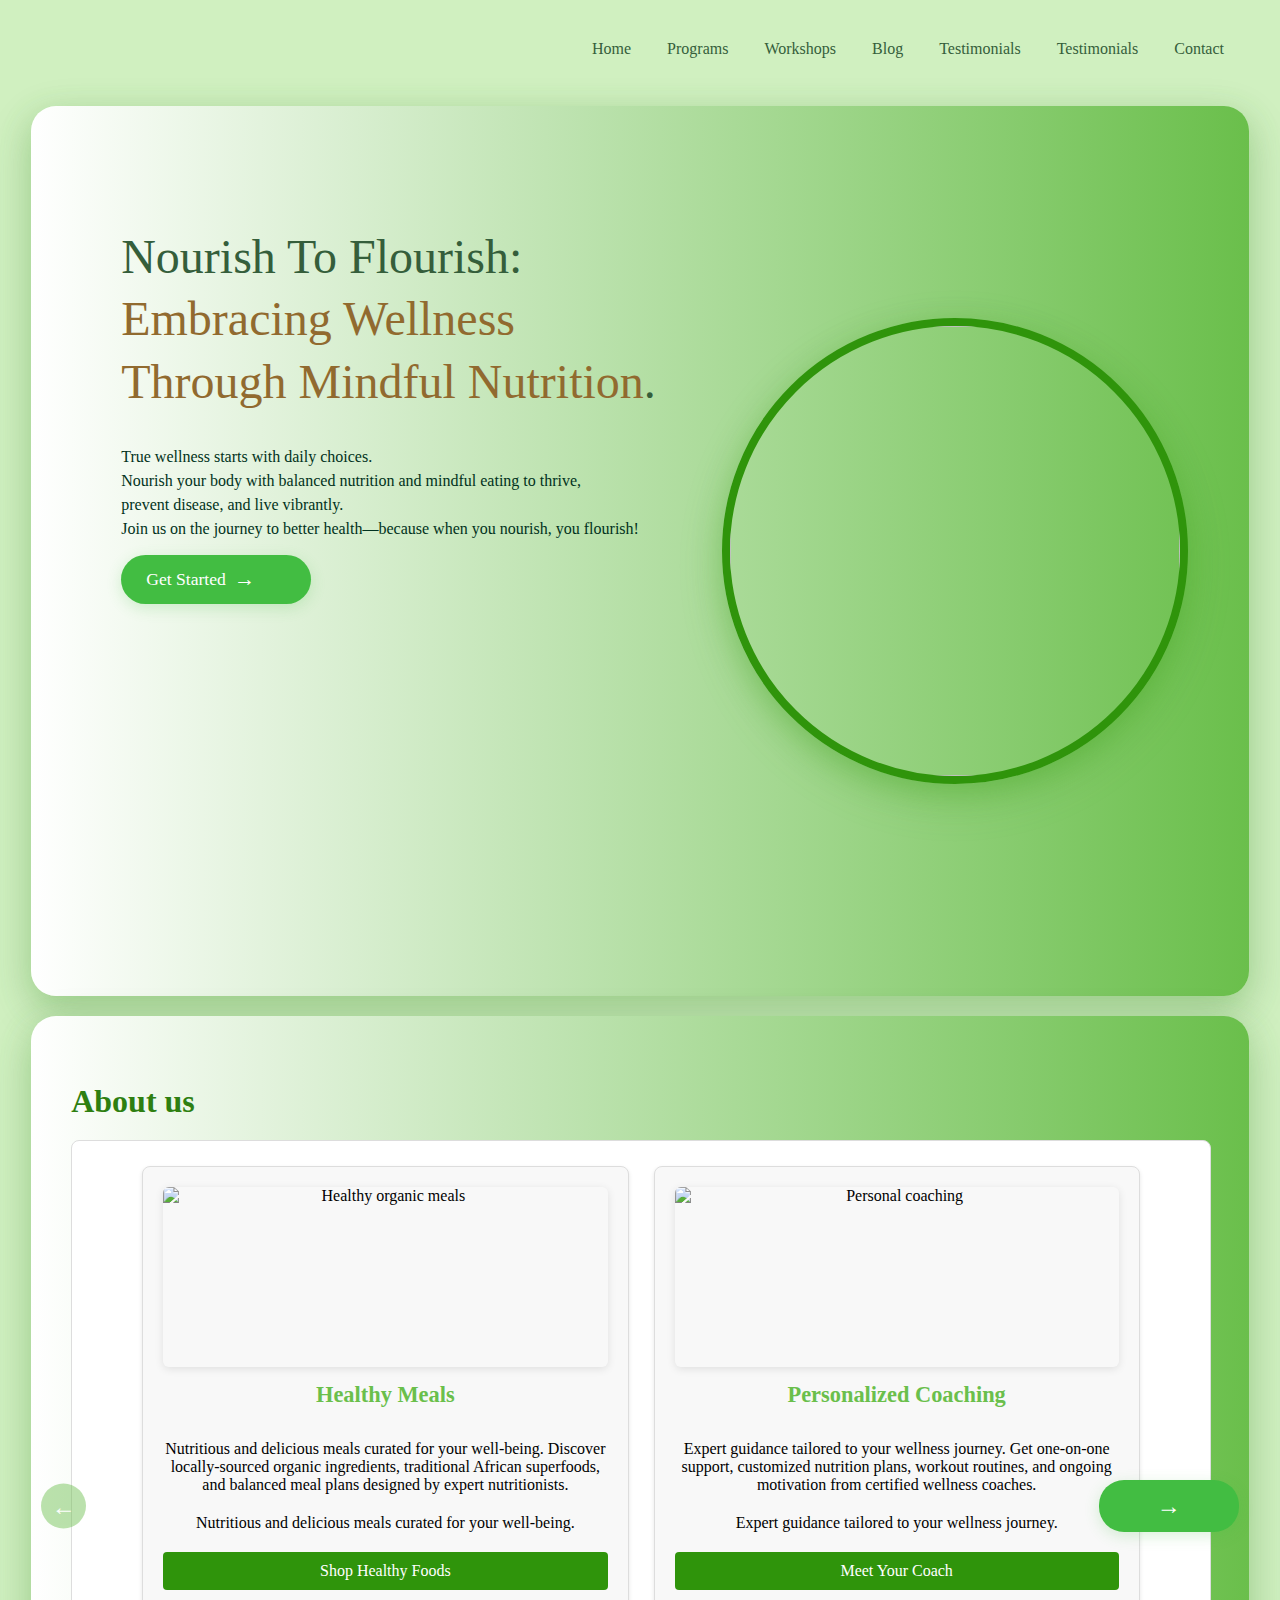
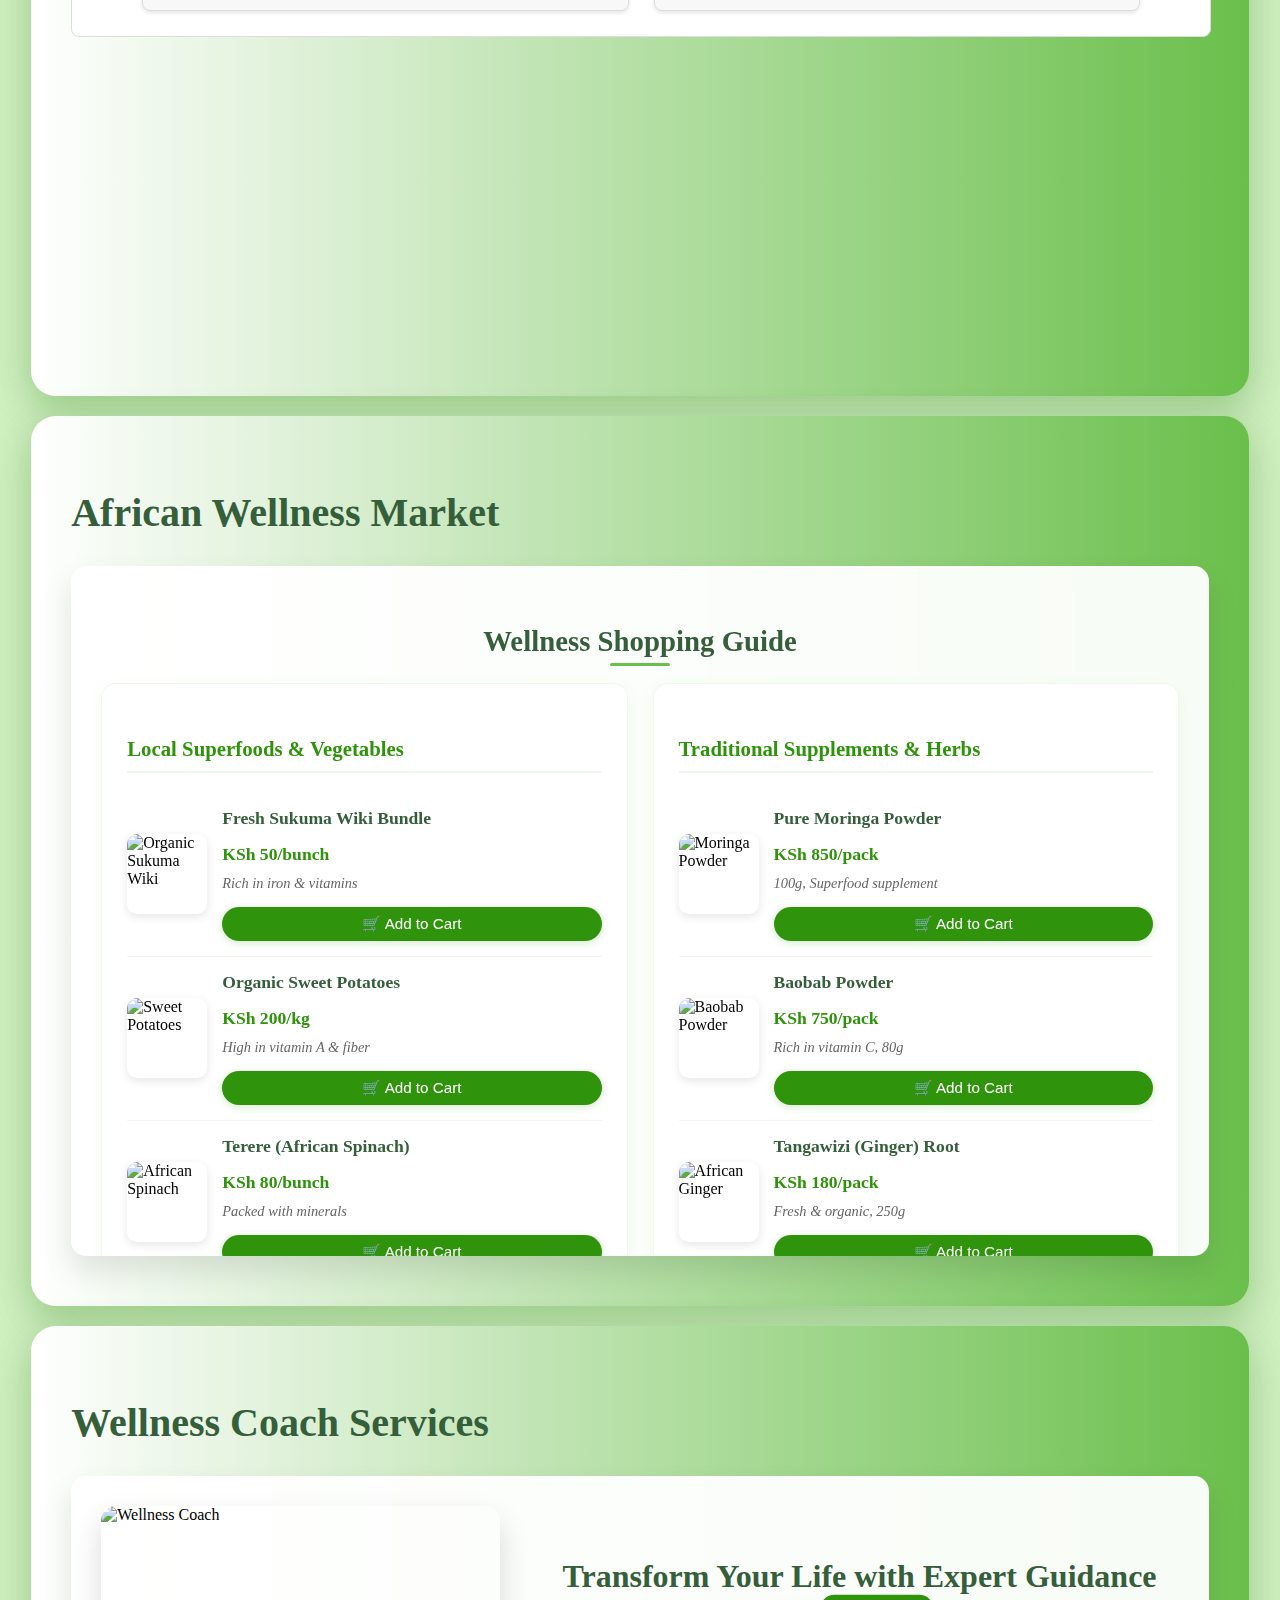
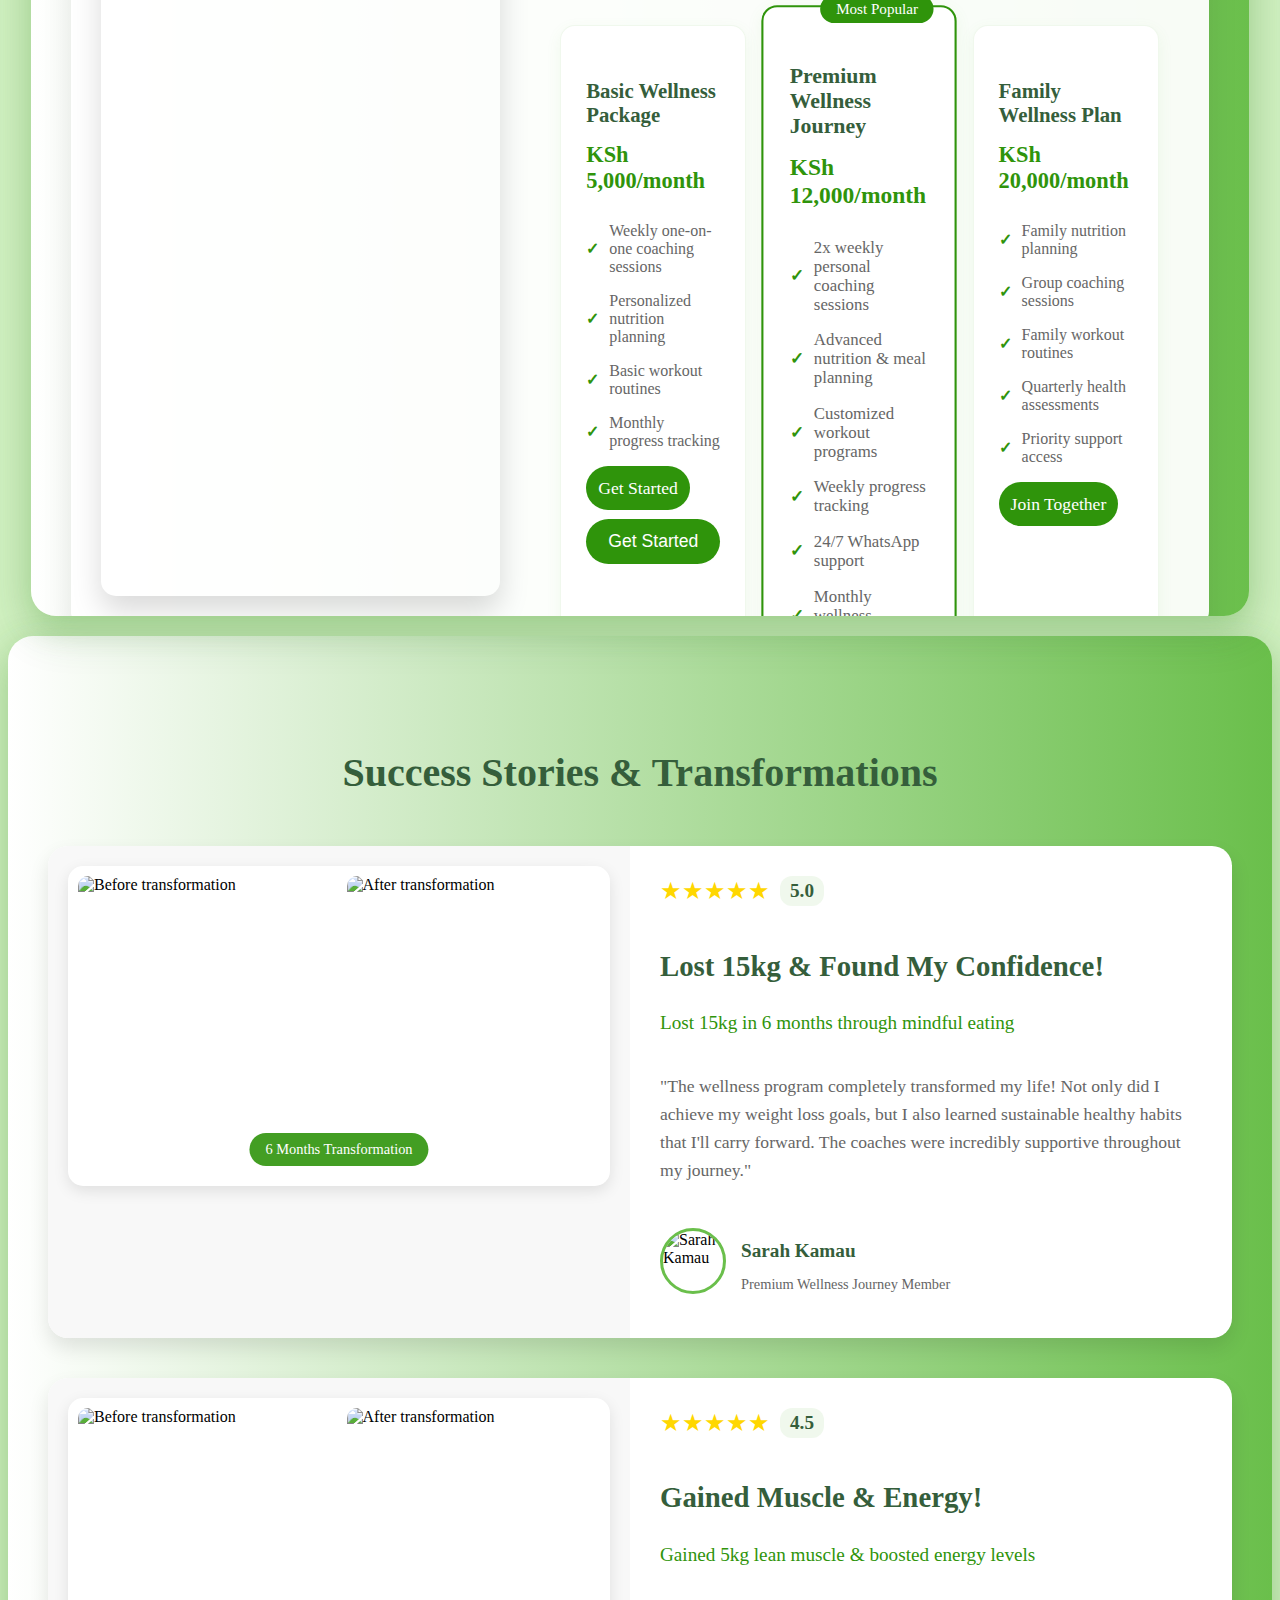
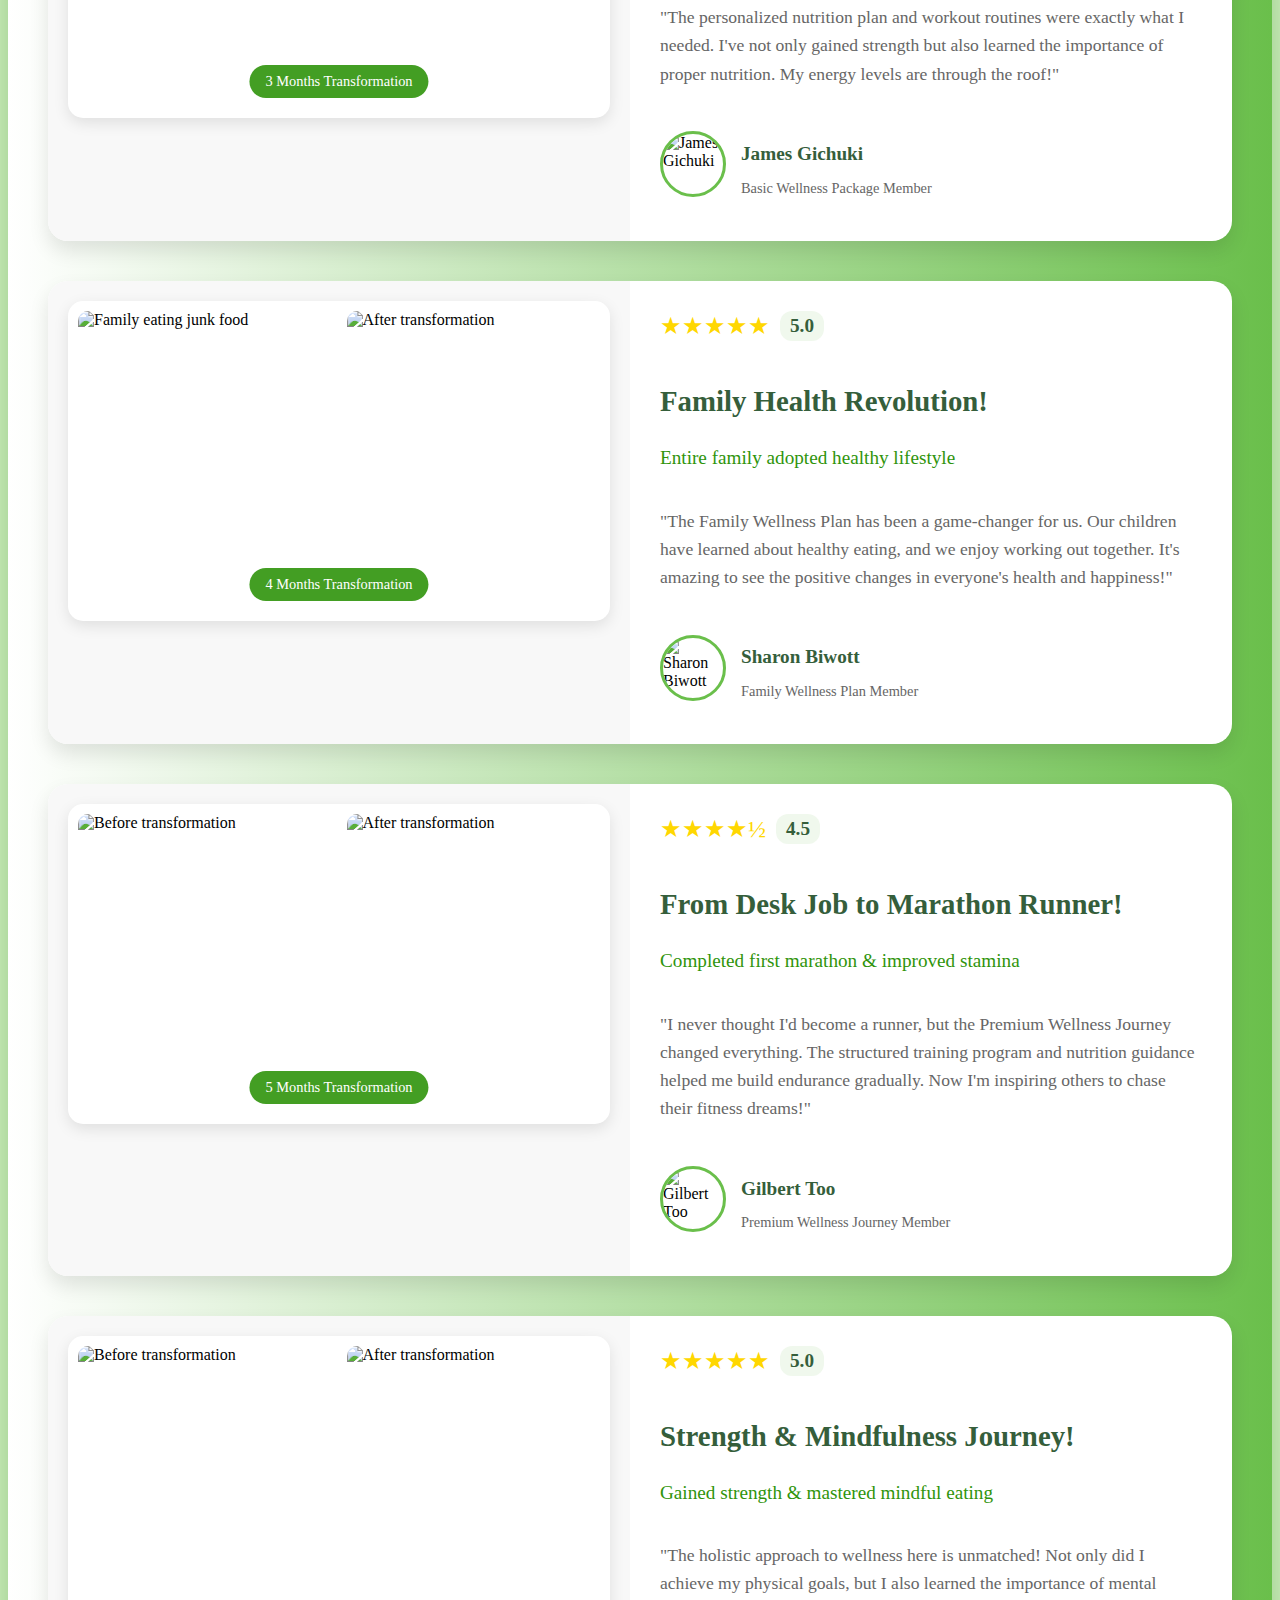
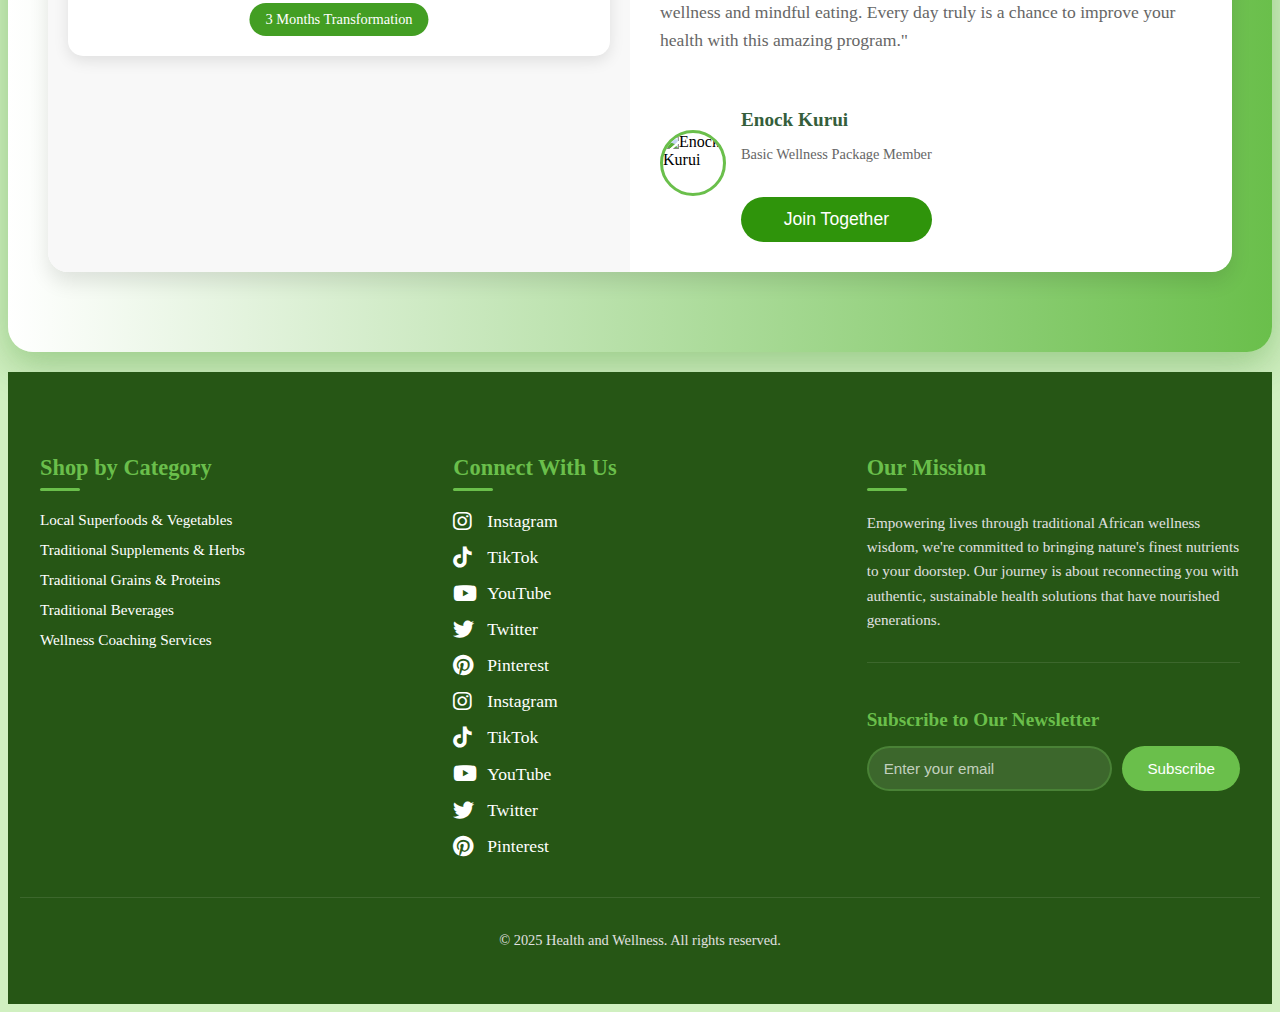
==== index.html @ 69e04f8b "Merge branch 'main' into Sharon-Changes" ====
<!DOCTYPE html>
<html lang="en">

<head>
    <meta charset="UTF-8">
    <meta name="viewport" content="width=device-width, initial-scale=1.0">
    <link rel="stylesheet" href="style.css">
    <title>Health and Wellness</title>
</head>

<body>
    <!-- Class health-wellness to be used to style homepage/ hero section -->
    <div class="health-wellness">
        <header id="header">
            <nav id="nav-bar">
                <ul>
                    <li> <a href="#Home" class="nav-link">Home</a></li>
                    <li> <a href="#about" class="nav-link">Programs</a></li>
                    <li> <a href="#Workshops" class="nav-link">Workshops</a></li>
                  <li> <a href="#Blog" class="nav-link">Blog</a></li>
                    <li> <a href="#testimonials" class="nav-link">Testimonials</a></li>

                    <li> <a href="#Testimonials" class="nav-link">Testimonials</a></li>

                    <li> <a href="#footer" class="nav-link">Contact</a></li>
                </ul>
            </nav>
        </header>

        <!-- Hero Section -->
        <section class="first" id="Home">
            <div class="About">
                <h1 class="headline">Nourish to Flourish: <span class="Home"><br />Embracing Wellness <br />Through
                        Mindful Nutrition</span>.</h1>
                <h2 class="details">
                    True wellness starts with daily choices. <br />Nourish your body with balanced nutrition and mindful
                    eating to thrive, <br />prevent disease, and live vibrantly. <br />Join us on the journey to better
                    health—because when you nourish, you flourish!
                </h2>
                <div class="getStarted">
                    <a href="signUp.html">Get Started <span class="arrow">→</span></a>
                </div>
            </div>
            <div>
                <img class="home-img"
                    src="https://cdn.create.vista.com/api/media/small/451563148/stock-photo-smiling-woman-pouring-smoothie-fresh-fruits-kitchen-table">
        </section>
    </div>

    <!-- About Section -->
    <section id="about">
        <h2 id="abouth2">About us</h2>
        <button class="nav-button prev" onclick="slideOfferings('prev')">←</button>
        <div class="offerings-box">
            <div class="offering">
                <img src="https://images.unsplash.com/photo-1490818387583-1baba5e638af?w=500&auto=format" alt="Healthy organic meals" class="offering-img">
                <h3>Healthy Meals</h3>

                <p>Nutritious and delicious meals curated for your well-being. Discover locally-sourced organic ingredients, traditional African superfoods, and balanced meal plans designed by expert nutritionists.</p>

                <p>Nutritious and delicious meals curated for your well-being.</p>

                <a href="#Workshops" class="btn">Shop Healthy Foods</a>
            </div>
            <div class="offering">
                <img src="https://images.unsplash.com/photo-1571019614242-c5c5dee9f50b?w=500&auto=format" alt="Personal coaching" class="offering-img">
                <h3>Personalized Coaching</h3>

                <p>Expert guidance tailored to your wellness journey. Get one-on-one support, customized nutrition plans, workout routines, and ongoing motivation from certified wellness coaches.</p>

                <p>Expert guidance tailored to your wellness journey.</p>

                <a href="#wellness-coach" class="btn">Meet Your Coach</a>
            </div>
            <div class="offering">
                <img src="https://images.unsplash.com/photo-1516062423079-7ca13cdc7f5a?w=500&auto=format" alt="Success story" class="offering-img">
                <h3>Success Stories</h3>
                <p>Real stories of transformation from our community. Be inspired by incredible journeys of weight loss, muscle gain, and improved health through our holistic wellness programs.</p>
                <a href="#testimonials" class="btn">Success Stories</a>
            </div>
            <div class="offering">
                <img src="https://images.unsplash.com/photo-1505576399279-565b52d4ac71?w=500&auto=format" alt="Nutritional insights" class="offering-img">
                <h3>Nutritional Insights</h3>
                <p>Latest research and tips to boost your nutrition. Learn about African superfoods, traditional herbs, modern nutrition science, and evidence-based wellness practices.</p>
                <a href="#nutritional-insights" class="btn">Nutritional Insights</a>
            </div>
            <div class="offering">
                <img src="https://images.unsplash.com/photo-1544367567-0f2fcb009e0b?w=500&auto=format" alt="Community gathering" class="offering-img">
                <h3>Engaging Community</h3>

                <p>Connect with others who share your passion for health. Join our vibrant community of wellness enthusiasts, share experiences, and participate in group challenges and workshops.</p>
                <a href="signUp.html" class="btn">Join Community</a>

                <p>Connect with others who share your passion for health.</p>
                <a href="#engaging-community" class="btn">Engaging Community</a>

            </div>
            <div class="offering">
                <img src="https://images.unsplash.com/photo-1515378960530-7c0da6231fb1?w=500&auto=format" alt="Subscribe" class="offering-img">
                <h3>Subscribe</h3>

                <p>Stay updated with exclusive wellness tips, recipes, and special offers. Get weekly newsletters packed with nutrition advice, workout tips, and success stories from our community.</p>

                <p>Sign up for future updates and exclusive tips.</p>

                <a href="signUp.html" class="btn">Subscribe Now</a>
            </div>
        </div>
        <button class="nav-button next" onclick="slideOfferings('next')">→</button>
    </section>

    <!-- Workshops Section -->
    <section id="Workshops" class="workshops-section">
        <h2 class="workshop-title">African Wellness Market</h2>
        <div class="workshop-content">
            <div class="healthy-cart-section">
                <h3>Wellness Shopping Guide</h3>
                <div class="cart-items">
                    <div class="cart-category product-card">
                        <h4>Local Superfoods & Vegetables</h4>
                        <div class="product-item">
                            <img src="https://macefoods.com/wp-content/uploads/2023/05/new-SUKUMA-WIKI.png" alt="Organic Sukuma Wiki" class="product-img">
                            <div class="product-details">
                                <h5>Fresh Sukuma Wiki Bundle</h5>
                                <p class="price">KSh 50/bunch</p>
                                <span class="nutrition-info">Rich in iron & vitamins</span>
                                <button class="add-cart-btn">🛒 Add to Cart</button>
                            </div>
                        </div>
                        <div class="product-item">
                            <img src="https://5.imimg.com/data5/SELLER/Default/2023/7/323208409/FU/VQ/KZ/192228407/organic-sweet-potato.jpeg" alt="Sweet Potatoes" class="product-img">
                            <div class="product-details">
                                <h5>Organic Sweet Potatoes</h5>
                                <p class="price">KSh 200/kg</p>
                                <span class="nutrition-info">High in vitamin A & fiber</span>
                                <button class="add-cart-btn">🛒 Add to Cart</button>
                            </div>
                        </div>
                        <div class="product-item">
                            <img src="https://thefreshmarket.co.ke/wp-content/uploads/2020/05/Terere-amaranth.png" alt="African Spinach" class="product-img">
                            <div class="product-details">
                                <h5>Terere (African Spinach)</h5>
                                <p class="price">KSh 80/bunch</p>
                                <span class="nutrition-info">Packed with minerals</span>
                                <button class="add-cart-btn">🛒 Add to Cart</button>
                            </div>
                        </div>
                    </div>
                    <div class="cart-category product-card">
                        <h4>Traditional Supplements & Herbs</h4>
                        <div class="product-item">
                            <img src="https://hips.hearstapps.com/hmg-prod/images/nutritional-supplement-moringa-powder-on-rustic-royalty-free-image-1659133952.jpg" alt="Moringa Powder" class="product-img">
                            <div class="product-details">
                                <h5>Pure Moringa Powder</h5>
                                <p class="price">KSh 850/pack</p>
                                <span class="nutrition-info">100g, Superfood supplement</span>
                                <button class="add-cart-btn">🛒 Add to Cart</button>
                            </div>
                        </div>
                        <div class="product-item">
                            <img src="https://encrypted-tbn0.gstatic.com/images?q=tbn:ANd9GcQNuV_SRLSgeDvh9ga2HtmGt4mp8iCcbX_-mqWziQD1kdbO0hh4_Om9_82XGIt0nkKsXa4&usqp=CAU" alt="Baobab Powder" class="product-img">
                            <div class="product-details">
                                <h5>Baobab Powder</h5>
                                <p class="price">KSh 750/pack</p>
                                <span class="nutrition-info">Rich in vitamin C, 80g</span>
                                <button class="add-cart-btn">🛒 Add to Cart</button>
                            </div>
                        </div>
                        <div class="product-item">
                            <img src="https://blogger.googleusercontent.com/img/b/R29vZ2xl/AVvXsEgY8HO7RhmtL7h77RKKhzLl2ORPBT16qfmsnltg1vO2staMbynaDbl3D-obwdyjAHV4g00h7iT7EyFZiPyw6u2q4c40tR3kGp4wBOoxi-wcaBRKYyAkrHXyoeXqZ-njfSCBZQaQdSxN1aU/s640/t.jpg" alt="African Ginger" class="product-img">
                            <div class="product-details">
                                <h5>Tangawizi (Ginger) Root</h5>
                                <p class="price">KSh 180/pack</p>
                                <span class="nutrition-info">Fresh & organic, 250g</span>
                                <button class="add-cart-btn">🛒 Add to Cart</button>
                            </div>
                        </div>
                    </div>
                    <div class="cart-category product-card">
                        <h4>Traditional Grains & Proteins</h4>
                        <div class="product-item">
                            <img src="https://images.unsplash.com/photo-1586201375761-83865001e31c?w=500&auto=format" alt="Finger Millet" class="product-img">
                            <div class="product-details">
                                <h5>Wimbi (Finger Millet)</h5>
                                <p class="price">KSh 280/kg</p>
                                <span class="nutrition-info">Rich in calcium & fiber</span>
                                <button class="add-cart-btn">🛒 Add to Cart</button>
                            </div>
                        </div>
                        <div class="product-item">
                            <img src="https://tiimg.tistatic.com/fp/1/008/463/natural-organic-green-gram-pulses-666.jpg" alt="Green Grams" class="product-img">
                            <div class="product-details">
                                <h5>Organic Green Grams</h5>
                                <p class="price">KSh 320/kg</p>
                                <span class="nutrition-info">High protein legumes</span>
                                <button class="add-cart-btn">🛒 Add to Cart</button>
                            </div>
                        </div>
                        <div class="product-item">
                            <img src="https://encrypted-tbn0.gstatic.com/images?q=tbn:ANd9GcRYi0XlDeAPxnhkUueRpZDxtwEX_tMT4-iIZA&s" alt="Black Beans" class="product-img">
                            <div class="product-details">
                                <h5>Njahi (Black Beans)</h5>
                                <p class="price">KSh 400/kg</p>
                                <span class="nutrition-info">Rich in iron & protein</span>
                                <button class="add-cart-btn">🛒 Add to Cart</button>
                            </div>
                        </div>
                    </div>
                    <div class="cart-category product-card">
                        <h4>Traditional Beverages</h4>
                        <div class="product-item">
                            <img src="https://t4.ftcdn.net/jpg/09/87/23/13/360_F_987231380_jdL873SMp64EiQPT96c2pme1mtxsU0Bq.jpg" alt="Kenyan Tea" class="product-img">
                            <div class="product-details">
                                <h5>Premium Kenyan Tea</h5>
                                <p class="price">KSh 280/pack</p>
                                <span class="nutrition-info">100g loose leaf</span>
                                <button class="add-cart-btn">🛒 Add to Cart</button>
                            </div>
                        </div>
                        <div class="product-item">
                            <img src="https://eu-images.contentstack.com/v3/assets/blt7b94604c32d7613d/bltfe1dc10e6e787a47/67040188f8caa75f81413eb9/Hibiscus-tea.png?width=1280&auto=webp&quality=95&format=jpg&disable=upscale" alt="Hibiscus Tea" class="product-img">
                            <div class="product-details">
                                <h5>Roselle (Hibiscus) Tea</h5>
                                <p class="price">KSh 350/pack</p>
                                <span class="nutrition-info">Natural & caffeine-free</span>
                                <button class="add-cart-btn">🛒 Add to Cart</button>
                            </div>
                        </div>
                        <div class="product-item">
                            <img src="https://atfgreens.com/cdn/shop/products/lemongrass_300x300.jpg?v=1607673589" alt="Lemon Grass" class="product-img">
                            <div class="product-details">
                                <h5>Fresh Lemon Grass</h5>
                                <p class="price">KSh 120/bunch</p>
                                <span class="nutrition-info">For tea & cooking</span>
                                <button class="add-cart-btn">🛒 Add to Cart</button>
                            </div>
                        </div>
                    </div>
                </div>
                <div class="cart-summary">
                    <div class="cart-total">
                        <span>Total:</span>
                        <span class="total-amount">KSh 0.00</span>
                    </div>
                    <a href="signUp.html" class="workshop-cta">Start Shopping →</a>
                </div>
            </div>
        </div>
    </section>

    <!-- Wellness Coach Section -->
    <section id="wellness-coach" class="workshops-section">
        <h2 class="workshop-title">Wellness Coach Services</h2>
        <div class="workshop-content">
            <div class="coach-section">


                <div class="coach-image">
                    <img src="https://images.unsplash.com/photo-1571019614242-c5c5dee9f50b?w=800&auto=format" alt="Wellness Coach" class="main-coach-img">
                </div>

                <div class="coach-details">
                    <h3>Transform Your Life with Expert Guidance</h3>
                    <div class="coach-packages">
                        <div class="package">
                            <h4>Basic Wellness Package</h4>
                            <p class="price">KSh 5,000/month</p>
                            <ul class="benefits">
                                <li>Weekly one-on-one coaching sessions</li>
                                <li>Personalized nutrition planning</li>
                                <li>Basic workout routines</li>
                                <li>Monthly progress tracking</li>
                            </ul>

                            <a href="signUp.html" class="coach-cta">Get Started</a>

                            <button class="coach-cta">Get Started</button>

                        </div>
                        <div class="package featured">
                            <div class="featured-tag">Most Popular</div>
                            <h4>Premium Wellness Journey</h4>
                            <p class="price">KSh 12,000/month</p>
                            <ul class="benefits">
                                <li>2x weekly personal coaching sessions</li>
                                <li>Advanced nutrition & meal planning</li>
                                <li>Customized workout programs</li>
                                <li>Weekly progress tracking</li>
                                <li>24/7 WhatsApp support</li>
                                <li>Monthly wellness workshops</li>
                            </ul>

                            <a href="signUp.html" class="coach-cta">Transform Now</a>

                            <button class="coach-cta">Transform Now</button>

                        </div>
                        <div class="package">
                            <h4>Family Wellness Plan</h4>
                            <p class="price">KSh 20,000/month</p>
                            <ul class="benefits">
                                <li>Family nutrition planning</li>
                                <li>Group coaching sessions</li>
                                <li>Family workout routines</li>
                                <li>Quarterly health assessments</li>
                                <li>Priority support access</li>
                            </ul>

                            <a href="signUp.html" class="coach-cta">Join Together</a>
                        </div>
                    </div>
                </div>
            </div>
        </div>
    </section>

    <section id="testimonials" class="testimonials">
        <h2>Success Stories & Transformations</h2>
        <div class="testimonial-list">
            <div class="testimonial-card">
                <div class="testimonial-images">
                    <div class="before-after">
                        <img src="https://encrypted-tbn0.gstatic.com/images?q=tbn:ANd9GcQsXrsME6GAqIo3k6PmQ4XncmjwM4HCzPrl96ON-1mbapUSzfXN7k7rzWqvECDjjQ4jKWU&usqp=CAU" alt="Before transformation" class="before-img">
                        <img src="https://encrypted-tbn0.gstatic.com/images?q=tbn:ANd9GcT8Ee6Rfjfe97KfxeeOFaNbp7GI-Al1xWjBpQ&s" alt="After transformation" class="after-img">
                        <span class="transformation-label">6 Months Transformation</span>
                    </div>
                </div>
                <div class="testimonial-content">
                    <div class="star-rating">★★★★★  <span class="rating-number">5.0</span></div>
                    <h3>Lost 15kg & Found My Confidence!</h3>
                    <p class="achievement">Lost 15kg in 6 months through mindful eating</p>
                    <p class="testimonial-text">"The wellness program completely transformed my life! Not only did I achieve my weight loss goals, but I also learned sustainable healthy habits that I'll carry forward. The coaches were incredibly supportive throughout my journey."</p>
                    <div class="client-info">
                        <img src="https://encrypted-tbn0.gstatic.com/images?q=tbn:ANd9GcQfqr2HuT3emnwrEsg9y1n5mvF8IsdSGcGkvbMf64QxLOc9WvQRj_WiyZVDOeVMCDO4D44&usqp=CAU" alt="Sarah Kamau" class="client-img">
                        <div>
                            <h4>Sarah Kamau</h4>
                            <p>Premium Wellness Journey Member</p>
                        </div>
                    </div>
                </div>
            </div>

            <div class="testimonial-card">
                <div class="testimonial-images">
                    <div class="before-after">
                        <img src="https://encrypted-tbn0.gstatic.com/images?q=tbn:ANd9GcQk8MuVNisUmCxfAU4eOYzZLUnsD-xpDpBBrY1RPKFv66VaUXTIuQW335AKVq07lTU2fI0&usqp=CAU" alt="Before transformation" class="before-img">
                        <img src="https://images.unsplash.com/photo-1583454110551-21f2fa2afe61?w=500&auto=format" alt="After transformation" class="after-img">
                        <span class="transformation-label">3 Months Transformation</span>
                    </div>
                </div>
                <div class="testimonial-content">
                    <div class="star-rating">★★★★★  <span class="rating-number">4.5</span></div>
                    <h3>Gained Muscle & Energy!</h3>
                    <p class="achievement">Gained 5kg lean muscle & boosted energy levels</p>
                    <p class="testimonial-text">"The personalized nutrition plan and workout routines were exactly what I needed. I've not only gained strength but also learned the importance of proper nutrition. My energy levels are through the roof!"</p>
                    <div class="client-info">
                        <img src="https://images.unsplash.com/photo-1519085360753-af0119f7cbe7?w=150&auto=format" alt="James Gichuki" class="client-img">
                        <div>
                            <h4>James Gichuki</h4>
                            <p>Basic Wellness Package Member</p>
                        </div>
                    </div>
                </div>
            </div>

            <div class="testimonial-card">
                <div class="testimonial-images">
                    <div class="before-after">
                        <img src="https://media.istockphoto.com/id/2032134594/photo/black-family-restaurant-and-eating-with-mom-and-child-together-with-bonding-food-and-care.jpg?s=612x612&w=0&k=20&c=ZtdvIkYEiP7smaymU0BdmdT2lHd2iVsVNxvF2lddXYU=" alt="Family eating junk food" class="before-img">
                        <img src="https://thumbs.dreamstime.com/b/multi-generation-family-having-meal-together-dining-table-home-portrait-african-american-sitting-looking-to-140577533.jpg" alt="After transformation" class="after-img">
                        <span class="transformation-label">4 Months Transformation</span>
                    </div>
                </div>
                <div class="testimonial-content">
                    <div class="star-rating">★★★★★ <span class="rating-number">5.0</span></div>
                    <h3>Family Health Revolution!</h3>
                    <p class="achievement">Entire family adopted healthy lifestyle</p>
                    <p class="testimonial-text">"The Family Wellness Plan has been a game-changer for us. Our children have learned about healthy eating, and we enjoy working out together. It's amazing to see the positive changes in everyone's health and happiness!"</p>
                    <div class="client-info">
                        <img src="https://encrypted-tbn0.gstatic.com/images?q=tbn:ANd9GcS5XDoiSoUiT6_LrjgZ31V9baYFLc3dkNiWv20lAR1IsCbKx0lJlA9yxtU8i-m4zl_efqo&usqp=CAU" alt="Sharon Biwott" class="client-img">
                        <div>
                            <h4>Sharon Biwott</h4>
                            <p>Family Wellness Plan Member</p>
                        </div>
                    </div>
                </div>
            </div>

            <div class="testimonial-card">
                <div class="testimonial-images">
                    <div class="before-after">
                        <img src="https://encrypted-tbn0.gstatic.com/images?q=tbn:ANd9GcRuaLskiSarGwFu_6mnGqAv3pdRRrbdGJGy_KvtjXycCnJEo9uyyO0iY5MPiFDoZrUl-lY&usqp=CAU" alt="Before transformation" class="before-img">
                        <img src="https://cdn.trailrunnermag.com/wp-content/uploads/2012/01/dean.jpg" alt="After transformation" class="after-img">
                        <span class="transformation-label">5 Months Transformation</span>
                    </div>
                </div>
                <div class="testimonial-content">
                    <div class="star-rating">★★★★½ <span class="rating-number">4.5</span></div>
                    <h3>From Desk Job to Marathon Runner!</h3>
                    <p class="achievement">Completed first marathon & improved stamina</p>
                    <p class="testimonial-text">"I never thought I'd become a runner, but the Premium Wellness Journey changed everything. The structured training program and nutrition guidance helped me build endurance gradually. Now I'm inspiring others to chase their fitness dreams!"</p>
                    <div class="client-info">
                        <img src="https://images.unsplash.com/photo-1600486913747-55e5470d6f40?w=150&auto=format" alt="Gilbert Too" class="client-img">
                        <div>
                            <h4>Gilbert Too</h4>
                            <p>Premium Wellness Journey Member</p>
                        </div>
                    </div>
                </div>
            </div>

            <div class="testimonial-card">
                <div class="testimonial-images">
                    <div class="before-after">
                        <img src="https://i.pinimg.com/736x/bd/b3/c2/bdb3c290ea1bb4b080a197e02bcd8421.jpg" alt="Before transformation" class="before-img">
                        <img src="https://cdn.shopify.com/s/files/1/0578/1097/files/Huel-Build-Muscle-Article.jpg?v=1637076813" alt="After transformation" class="after-img">
                        <span class="transformation-label">3 Months Transformation</span>
                    </div>
                </div>
                <div class="testimonial-content">
                    <div class="star-rating">★★★★★ <span class="rating-number">5.0</span></div>
                    <h3>Strength & Mindfulness Journey!</h3>
                    <p class="achievement">Gained strength & mastered mindful eating</p>
                    <p class="testimonial-text">"The holistic approach to wellness here is unmatched! Not only did I achieve my physical goals, but I also learned the importance of mental wellness and mindful eating. Every day truly is a chance to improve your health with this amazing program."</p>
                    <div class="client-info">
                        <img src="https://media.istockphoto.com/id/1344781289/photo/profile-of-a-black-man-breathing-fresh-air-in-nature.jpg?s=612x612&w=0&k=20&c=dBVXPSitS1DUiMxGSZnYVQVUZJv7-Uf4Sy8VQxmEa_M=" alt="Enock Kurui" class="client-img">
                        <div>
                            <h4>Enock Kurui</h4>
                            <p>Basic Wellness Package Member</p>

                            <button class="coach-cta">Join Together</button>

                        </div>
                    </div>
                </div>
            </div>
        </div>
    </section>


    <!-- Footer -->
    <footer id="footer">
        <div class="footer-container">
            <div class="footer-column">
                <h3>Shop by Category</h3>
                <ul>
                    <li><a href="#Workshops">Local Superfoods & Vegetables</a></li>
                    <li><a href="#Workshops">Traditional Supplements & Herbs</a></li>
                    <li><a href="#Workshops">Traditional Grains & Proteins</a></li>
                    <li><a href="#Workshops">Traditional Beverages</a></li>
                    <li><a href="#wellness-coach">Wellness Coaching Services</a></li>
                </ul>
            </div>
            <div class="footer-column social-media">
                <h3>Connect With Us</h3>
                <div class="social-links">

                    <a href="https://www.pinterest.com/wholeb0dywellness/" target="_blank" class="social-link"><i class="fab fa-instagram"></i> Instagram</a>
                    <a href="https://www.pinterest.com/wholeb0dywellness/" target="_blank" class="social-link"><i class="fab fa-tiktok"></i> TikTok</a>
                    <a href="https://www.pinterest.com/wholeb0dywellness/" target="_blank" class="social-link"><i class="fab fa-youtube"></i> YouTube</a>
                    <a href="https://www.pinterest.com/wholeb0dywellness/" target="_blank" class="social-link"><i class="fab fa-twitter"></i> Twitter</a>
                    <a href="https://www.pinterest.com/wholeb0dywellness/" target="_blank" class="social-link"><i class="fab fa-pinterest"></i> Pinterest</a>

                  
                  <a href="#" class="social-link"><i class="fab fa-instagram"></i> Instagram</a>
                    <a href="#" class="social-link"><i class="fab fa-tiktok"></i> TikTok</a>
                    <a href="#" class="social-link"><i class="fab fa-youtube"></i> YouTube</a>
                    <a href="#" class="social-link"><i class="fab fa-twitter"></i> Twitter</a>
                    <a href="#" class="social-link"><i class="fab fa-pinterest"></i> Pinterest</a>

                </div>
            </div>
            <div class="footer-column mission">
                <h3>Our Mission</h3>
                <p>Empowering lives through traditional African wellness wisdom, we're committed to bringing nature's finest nutrients to your doorstep. Our journey is about reconnecting you with authentic, sustainable health solutions that have nourished generations.</p>
                <div class="newsletter-signup">
                    <h4>Subscribe to Our Newsletter</h4>
                    <form class="subscribe-form">
                        <input type="email" placeholder="Enter your email" required>
                        <button type="submit" class="subscribe-btn">Subscribe</button>
                    </form>
                </div>
            </div>
        </div>
        <div class="footer-bottom">
            <p>&copy; 2025 Health and Wellness. All rights reserved.</p>
        </div>
    </footer>
    <!-- Add Font Awesome for social media icons -->
    <link rel="stylesheet" href="https://cdnjs.cloudflare.com/ajax/libs/font-awesome/6.0.0/css/all.min.css">

    <script src="script.js">
        
    </script>
  

    <script>
        function slideOfferings(direction) {
            const container = document.querySelector('.offerings-box');
            const offerings = document.querySelectorAll('.offering');
            const offeringsPerView = 2;
            const totalOfferings = offerings.length;
            let currentIndex = parseInt(container.dataset.currentIndex || '0');

            if (direction === 'prev') {
                currentIndex = Math.max(0, currentIndex - offeringsPerView);
            } else {
                currentIndex = Math.min(totalOfferings - offeringsPerView, currentIndex + offeringsPerView);
            }

            container.dataset.currentIndex = currentIndex;

            // Hide all offerings first
            offerings.forEach(offering => {
                offering.style.display = 'none';
            });

            // Show only the current two offerings
            for (let i = currentIndex; i < Math.min(currentIndex + offeringsPerView, totalOfferings); i++) {
                offerings[i].style.display = 'flex';
            }

            // Update button states
            const prevButton = document.querySelector('.nav-button.prev');
            const nextButton = document.querySelector('.nav-button.next');
            
            prevButton.style.opacity = currentIndex === 0 ? '0.5' : '1';
            nextButton.style.opacity = currentIndex >= totalOfferings - offeringsPerView ? '0.5' : '1';
            
            // Add smooth transition effect
            container.style.transition = 'opacity 0.3s ease';
            container.style.opacity = '0';
            setTimeout(() => {
                container.style.opacity = '1';
            }, 50);
        }

        // Initialize offerings display
        window.addEventListener('load', () => {
            const container = document.querySelector('.offerings-box');
            const offerings = document.querySelectorAll('.offering');
            container.dataset.currentIndex = '0';
            
            // Initially hide all offerings except first two
            offerings.forEach((offering, index) => {
                offering.style.display = index < 2 ? 'flex' : 'none';
            });
            
            // Set initial button states
            document.querySelector('.nav-button.prev').style.opacity = '0.5';
            document.querySelector('.nav-button.next').style.opacity = offerings.length > 2 ? '1' : '0.5';
        });

        // Cart functionality
        let cartTotal = 0;
        const totalElement = document.querySelector('.total-amount');

        function formatKenyanPrice(amount) {
            return `KSh ${amount.toLocaleString('en-KE', { minimumFractionDigits: 2, maximumFractionDigits: 2 })}`;
        }

        function updateTotal() {
            totalElement.textContent = formatKenyanPrice(cartTotal);
        }

        // Add click event listeners to product items
        document.querySelectorAll('.product-item').forEach(item => {
            item.addEventListener('click', () => {
                const priceText = item.querySelector('.price').textContent;
                const price = parseFloat(priceText.replace('KSh ', ''));
                cartTotal += price;
                updateTotal();
                
                // Visual feedback
                item.style.backgroundColor = 'rgba(106, 191, 75, 0.2)';
                setTimeout(() => {
                    item.style.backgroundColor = '';
                }, 300);

                // Show added to cart message
                const productName = item.querySelector('h5').textContent;
                const message = document.createElement('div');
                message.className = 'add-to-cart-message';
                message.textContent = `Added ${productName} to cart`;
                document.body.appendChild(message);
                
                setTimeout(() => {
                    message.remove();
                }, 2000);
            });
        });
    </script>
    <style>
        .add-to-cart-message {
            position: fixed;
            bottom: 20px;
            right: 20px;
            background-color: #2f940b;
            color: white;
            padding: 15px 25px;
            border-radius: 8px;
            animation: slideIn 0.3s ease-out;
            z-index: 1000;
            box-shadow: 0 4px 15px rgba(0, 0, 0, 0.2);
        }

        @keyframes slideIn {
            from {
                transform: translateX(100%);
                opacity: 0;
            }
            to {
                transform: translateX(0);
                opacity: 1;
            }
        }
    </style>

</body>

</html>
---- style.css ----
body {
  background-color: #d0f0c0;
  font-family: "Lora", serif;
  font-optical-sizing: auto;
  font-weight: 300;
  font-style: normal; 
}

/* Styling for page body.*/
#health-wellness {

    max-width: 1400px;
    margin: 20px auto;
    border-radius: 10px;
}

nav ul {
    float: right;
    margin-right: 2em;
    margin-top: 1em;
    margin-bottom: 2em;

  max-width: 1400px;
  margin: 20px auto;
  border-radius: 10px;
}

nav ul {
  float: right;
  margin-right: 2em;
  margin-top: 1em;
  margin-bottom: 2em;

}

nav li {
  display: inline;
  padding: 1em;
  display: inline-block;
}

a {
  text-decoration: none;
  color: #355e3b;
}

/* Styling for hero section */
.first {

    width: 90%;
    height: 90vh;
    background: linear-gradient(to right, #FFFFFF, #6ABF4B);
    position: relative;
    display: flex;
    justify-content: left;
    align-items: left;
    margin: 0 auto;
    padding: 40px 40px;
    border-radius: 25px;
    box-shadow: 0 10px 30px rgba(106, 191, 75, 0.3),
                0 15px 45px rgba(53, 94, 59, 0.2);

  width: 90%;
  height: 90vh;
  background: linear-gradient(to right, #FFFFFF, #6ABF4B);
  position: relative;
  display: flex;
  justify-content: left;
  align-items: left;
  margin: 0 auto;
  padding: 40px 40px;
  border-radius: 25px;
  box-shadow: 0 10px 30px rgba(106, 191, 75, 0.3),
              0 15px 45px rgba(53, 94, 59, 0.2);

}

.About {
  padding: 40px 0 0 50px;
}

.headline {
  margin-top: 40px;
  line-height: 1.3;
  font-size: 48px;
  font-weight: 300;
  color: #355e3b;
  font-family: 'Noto Serif Display', serif;
  text-transform: capitalize;
}

.Home {
  font-family: 'Noto Serif Display', serif;
  color: #916a2f;
}

.details {
  color: #013220;
  font-size: 16px;
  line-height: 24px;
  font-weight: 300;
}

.home-img {

    position: absolute;
    top: 50%;
    right: 5%;
    transform: translateY(-50%);
    width: 450px;
    height: 450px;
    border-radius: 50%;
    border: 8px solid #2f940b;
    object-fit: cover;
    box-shadow: 0 10px 30px rgba(47, 148, 11, 0.3),
                0 15px 45px rgba(106, 191, 75, 0.2);
    transition: transform 0.3s ease, box-shadow 0.3s ease;
}

.home-img:hover {
    transform: translateY(-52%);
    box-shadow: 0 15px 40px rgba(47, 148, 11, 0.4),
                0 20px 50px rgba(106, 191, 75, 0.3);

  position: absolute;
  top: 10%;
  left: 65%;
  width: 400px;
  height: 400px;
  border-radius: 50%;
  border: 5px solid #355e3b;

}


/*Styling for get started button*/
.getStarted {

    background-color: rgb(66, 189, 66);
    width: fit-content;
    min-width: 140px;
    height: auto;
    border-radius: 25px;
    padding: 12px 25px;
    transition: all 0.3s ease;
    cursor: pointer;
    box-shadow: 0 4px 15px rgba(66, 189, 66, 0.2);
}

.getStarted:hover {
    background-color: #2f940b;
    transform: translateY(-2px);
    box-shadow: 0 6px 20px rgba(47, 148, 11, 0.3);
}

.getStarted a {
    color: white;
    text-decoration: none;
    font-size: 1.1em;
    font-weight: 500;
    display: flex;
    align-items: center;
    gap: 8px;
}

.getStarted .arrow {
    display: inline-block;
    transition: transform 0.3s ease;
    font-size: 1.2em;
}

.getStarted:hover .arrow {
    transform: translateX(5px);
}

/* About Section */
#about {
    width: 90%;
    height: 100vh;
    padding: 40px 40px;
    text-align: center;
    background: linear-gradient(to right, #FFFFFF, #6ABF4B);
    margin: 20px auto;
    position: relative;
    border-radius: 25px;
    box-shadow: 0 10px 30px rgba(106, 191, 75, 0.3),
                0 15px 45px rgba(53, 94, 59, 0.2);
}

#abouth2 {
    margin-bottom: 20px;
    font-size: 2em;
    color: #2e7f11;
    text-align: left;
}

.offerings-box {
    position: relative;
    display: grid;
    grid-template-columns: repeat(2, 1fr);
    gap: 25px;
    padding: 25px;
    padding-left: 70px;
    padding-right: 70px;
    background-color: #fff;
    border: 1px solid #ddd;
    border-radius: 8px;
    overflow: hidden;
    width: calc(100% - 140px);
}

/* Navigation Buttons */
.nav-button {
    position: absolute;
    top: 50%;
    transform: translateY(-50%);
    width: 45px;
    height: 45px;
    border: none;
    border-radius: 50%;
    background-color: rgba(106, 191, 75, 0.9);
    color: white;
    font-size: 24px;
    cursor: pointer;
    display: flex;
    justify-content: center;
    align-items: center;
    transition: all 0.3s ease;
    z-index: 10;
}

.nav-button:hover {
    background-color: #2f940b;
    box-shadow: 0 0 15px rgba(47, 148, 11, 0.4);
    transform: translateY(-50%) scale(1.1);
}

.nav-button.prev {
    left: 10px;
}

.nav-button.next {
    right: 10px;

  background-color: rgb(66, 189, 66);
  width: fit-content;
  min-width: 140px;
  height: auto;
  border-radius: 25px;
  padding: 12px 25px;
  transition: all 0.3s ease;
  cursor: pointer;
  box-shadow: 0 4px 15px rgba(66, 189, 66, 0.2);
}

.getStarted:hover {
  background-color: #2f940b;
  transform: translateY(-2px);
  box-shadow: 0 6px 20px rgba(47, 148, 11, 0.3);
}

.getStarted a {
  color: white;
  text-decoration: none;
  font-size: 1.1em;
  font-weight: 500;
  display: flex;
  align-items: center;
  gap: 8px;
}

.getStarted .arrow {
  display: inline-block;
  transition: transform 0.3s ease;
  font-size: 1.2em;
}

.getStarted:hover .arrow {
  transform: translateX(5px);
}

/* About Section */
#about {
  width: 90%;
  height: 100vh;
  padding: 40px 40px;
  text-align: center;
  background: linear-gradient(to right, #FFFFFF, #6ABF4B);
  margin: 20px auto;
  position: relative;
  border-radius: 25px;
  box-shadow: 0 10px 30px rgba(106, 191, 75, 0.3),
              0 15px 45px rgba(53, 94, 59, 0.2);
}

#abouth2 {
  margin-bottom: 20px;
  font-size: 2em;
  color: #2e7f11;
  text-align: left;
}

.offerings-box {
  position: relative;
  display: grid;
  grid-template-columns: repeat(2, 1fr);
  gap: 25px;
  padding: 25px;
  padding-left: 70px;
  padding-right: 70px;
  background-color: #fff;
  border: 1px solid #ddd;
  border-radius: 8px;
  overflow: hidden;
  width: calc(100% - 140px);
}

/* Navigation Buttons */
.nav-button {
  position: absolute;
  top: 50%;
  transform: translateY(-50%);
  width: 45px;
  height: 45px;
  border: none;
  border-radius: 50%;
  background-color: rgba(106, 191, 75, 0.9);
  color: white;
  font-size: 24px;
  cursor: pointer;
  display: flex;
  justify-content: center;
  align-items: center;
  transition: all 0.3s ease;
  z-index: 10;
}

.nav-button:hover {
  background-color: #2f940b;
  box-shadow: 0 0 15px rgba(47, 148, 11, 0.4);
  transform: translateY(-50%) scale(1.1);
}

.nav-button.prev {
  left: 10px;
}

.nav-button.next {
  right: 10px;

}

/* Disable button styles */
.nav-button:disabled {

    background-color: rgba(106, 191, 75, 0.3);
    cursor: not-allowed;
    transform: translateY(-50%) scale(1);
}

.offering {
    flex: 0 0 auto;
    min-width: 250px;
    max-width: 100%;
    min-height: 400px;
    max-height: 450px;
    background-color: #f8f8f8;
    padding: 20px;
    border: 1px solid #ddd;
    border-radius: 8px;
    box-shadow: 0 2px 4px rgba(0, 0, 0, 0.1);
    text-align: center;
    display: flex;
    flex-direction: column;
    justify-content: space-between;
    transition: transform 0.3s ease, box-shadow 0.3s ease;
}

.offering:hover {
    transform: translateY(-5px);
    box-shadow: 0 8px 20px rgba(0, 0, 0, 0.15);
}

.offering-img {
    width: 100%;
    height: 180px;
    object-fit: cover;
    border-radius: 6px;
    margin-bottom: 15px;
    box-shadow: 0 2px 8px rgba(0, 0, 0, 0.1);
    transition: transform 0.4s ease, box-shadow 0.4s ease;
    transform-origin: center;
}

.offering:hover .offering-img {
    transform: scale(1.12) translateY(-10px);
    box-shadow: 0 12px 24px rgba(0, 0, 0, 0.2);
    z-index: 2;
}

.offering h3 {
    margin-top: 0;
    font-size: 1.4em;
    color: #6ABF4B;
}

.offering p {
    font-size: 1em;
    margin: 10px 0;
    flex-grow: 1;
}

.offering .btn {
    display: inline-block;
    margin-top: 10px;
    padding: 10px 15px;
    background-color: #2f940b;
    color: #fff;
    text-decoration: none;
    border-radius: 4px;
    transition: background-color 0.3s ease;
}

.offering .btn:hover {
    background-color: #6ABF4B;

  background-color: rgba(106, 191, 75, 0.3);
  cursor: not-allowed;
  transform: translateY(-50%) scale(1);
}

.offering {
  flex: 0 0 auto;
  min-width: 250px;
  max-width: 100%;
  min-height: 400px;
  max-height: 450px;
  background-color: #f8f8f8;
  padding: 20px;
  border: 1px solid #ddd;
  border-radius: 8px;
  box-shadow: 0 2px 4px rgba(0, 0, 0, 0.1);
  text-align: center;
  display: flex;
  flex-direction: column;
  justify-content: space-between;
  transition: transform 0.3s ease, box-shadow 0.3s ease;
}

.offering:hover {
  transform: translateY(-5px);
  box-shadow: 0 8px 20px rgba(0, 0, 0, 0.15);
}

.offering-img {
  width: 100%;
  height: 180px;
  object-fit: cover;
  border-radius: 6px;
  margin-bottom: 15px;
  box-shadow: 0 2px 8px rgba(0, 0, 0, 0.1);
  transition: transform 0.4s ease, box-shadow 0.4s ease;
  transform-origin: center;
}

.offering:hover .offering-img {
  transform: scale(1.12) translateY(-10px);
  box-shadow: 0 12px 24px rgba(0, 0, 0, 0.2);
  z-index: 2;
}

.offering h3 {
  margin-top: 0;
  font-size: 1.4em;
  color: #6ABF4B;
}

.offering p {
  font-size: 1em;
  margin: 10px 0;
  flex-grow: 1;
}

.offering .btn {
  display: inline-block;
  margin-top: 10px;
  padding: 10px 15px;
  background-color: #2f940b;
  color: #fff;
  text-decoration: none;
  border-radius: 4px;
  transition: background-color 0.3s ease;
}

.offering .btn:hover {
  background-color: #6ABF4B;

}

/* Footer */
footer {

    background-color: #265615;
    color: #fff;
    padding: 60px 0 20px;
    font-family: 'Noto Serif Display', serif;
}

.footer-container {
    max-width: 1200px;
    margin: 0 auto;
    padding: 0 20px;
    display: grid;
    grid-template-columns: repeat(3, 1fr);
    gap: 40px;
}

.footer-column h3 {
    color: #6ABF4B;
    font-size: 1.4em;
    margin-bottom: 20px;
    font-weight: 600;
    position: relative;
    padding-bottom: 10px;
}

.footer-column h3::after {
    content: '';
    position: absolute;
    bottom: 0;
    left: 0;
    width: 40px;
    height: 3px;
    background: #6ABF4B;
    border-radius: 2px;
}

.footer-column ul {
    list-style: none;
    padding: 0;
    margin: 0;
}

.footer-column ul li {
    margin-bottom: 12px;
}

.footer-column ul li a {
    color: #fff;
    text-decoration: none;
    transition: color 0.3s ease;
    font-size: 0.95em;
}

.footer-column ul li a:hover {
    color: #6ABF4B;
}

.social-media .social-links {
    display: flex;
    flex-direction: column;
    gap: 15px;
}

.social-link {
    color: #fff;
    text-decoration: none;
    display: flex;
    align-items: center;
    gap: 10px;
    transition: all 0.3s ease;
    font-size: 1.1em;
}

.social-link:hover {
    color: #6ABF4B;
    transform: translateX(5px);
}

.social-link i {
    font-size: 1.2em;
    width: 24px;
}

.mission p {
    line-height: 1.6;
    font-size: 0.95em;
    color: #e0e0e0;
    font-family: 'Lora', serif;
    margin-bottom: 25px;
}

.newsletter-signup {
    margin-top: 30px;
    padding-top: 20px;
    border-top: 1px solid rgba(255, 255, 255, 0.1);
}

.newsletter-signup h4 {
    color: #6ABF4B;
    font-size: 1.2em;
    margin-bottom: 15px;
    font-family: 'Noto Serif Display', serif;
}

.subscribe-form {
    display: flex;
    gap: 10px;
}

.subscribe-form input[type="email"] {
    flex: 1;
    padding: 12px 15px;
    border: 2px solid rgba(106, 191, 75, 0.3);
    border-radius: 25px;
    background: rgba(255, 255, 255, 0.1);
    color: #fff;
    font-size: 0.95em;
    transition: all 0.3s ease;
}

.subscribe-form input[type="email"]::placeholder {
    color: rgba(255, 255, 255, 0.7);
}

.subscribe-form input[type="email"]:focus {
    outline: none;
    border-color: #6ABF4B;
    background: rgba(255, 255, 255, 0.15);
}

.subscribe-btn {
    padding: 12px 25px;
    background: #6ABF4B;
    border: none;
    border-radius: 25px;
    color: white;
    font-size: 0.95em;
    cursor: pointer;
    transition: all 0.3s ease;
    font-weight: 500;
    white-space: nowrap;
}

.subscribe-btn:hover {
    background: #2f940b;
    transform: translateY(-2px);
    box-shadow: 0 4px 15px rgba(47, 148, 11, 0.3);
}

.subscribe-btn:active {
    transform: translateY(0);
}

@media (max-width: 900px) {
    .subscribe-form {
        flex-direction: column;
    }

    .subscribe-form input[type="email"],
    .subscribe-btn {
        width: 100%;
    }

    .newsletter-signup {
        text-align: center;
    }
}

.footer-bottom {
    max-width: 1200px;
    margin: 40px auto 0;
    padding: 20px;
    border-top: 1px solid rgba(255, 255, 255, 0.1);
    text-align: center;
    font-size: 0.9em;
    color: #e0e0e0;
}

@media (max-width: 900px) {
    .footer-container {
        grid-template-columns: 1fr;
        gap: 30px;
    }

    .footer-column {
        text-align: center;
    }

    .footer-column h3::after {
        left: 50%;
        transform: translateX(-50%);
    }

    .social-media .social-links {
        align-items: center;
    }

    .social-link:hover {
        transform: translateY(-2px);
    }

  background-color: #265615;
  color: #fff;
  padding: 60px 0 20px;
  font-family: 'Noto Serif Display', serif;
}

.footer-container {
  max-width: 1200px;
  margin: 0 auto;
  padding: 0 20px;
  display: grid;
  grid-template-columns: repeat(3, 1fr);
  gap: 40px;
}

.footer-column h3 {
  color: #6ABF4B;
  font-size: 1.4em;
  margin-bottom: 20px;
  font-weight: 600;
  position: relative;
  padding-bottom: 10px;
}

.footer-column h3::after {
  content: '';
  position: absolute;
  bottom: 0;
  left: 0;
  width: 40px;
  height: 3px;
  background: #6ABF4B;
  border-radius: 2px;
}

.footer-column ul {
  list-style: none;
  padding: 0;
  margin: 0;
}

.footer-column ul li {
  margin-bottom: 12px;
}

.footer-column ul li a {
  color: #fff;
  text-decoration: none;
  transition: color 0.3s ease;
  font-size: 0.95em;
}

.footer-column ul li a:hover {
  color: #6ABF4B;
}

.social-media .social-links {
  display: flex;
  flex-direction: column;
  gap: 15px;
}

.social-link {
  color: #fff;
  text-decoration: none;
  display: flex;
  align-items: center;
  gap: 10px;
  transition: all 0.3s ease;
  font-size: 1.1em;
}

.social-link:hover {
  color: #6ABF4B;
  transform: translateX(5px);
}

.social-link i {
  font-size: 1.2em;
  width: 24px;
}

.mission p {
  line-height: 1.6;
  font-size: 0.95em;
  color: #e0e0e0;
  font-family: 'Lora', serif;
  margin-bottom: 25px;
}

.newsletter-signup {
  margin-top: 30px;
  padding-top: 20px;
  border-top: 1px solid rgba(255, 255, 255, 0.1);
}

.newsletter-signup h4 {
  color: #6ABF4B;
  font-size: 1.2em;
  margin-bottom: 15px;
  font-family: 'Noto Serif Display', serif;
}

.subscribe-form {
  display: flex;
  gap: 10px;
}

.subscribe-form input[type="email"] {
  flex: 1;
  padding: 12px 15px;
  border: 2px solid rgba(106, 191, 75, 0.3);
  border-radius: 25px;
  background: rgba(255, 255, 255, 0.1);
  color: #fff;
  font-size: 0.95em;
  transition: all 0.3s ease;
}

.subscribe-form input[type="email"]::placeholder {
  color: rgba(255, 255, 255, 0.7);
}

.subscribe-form input[type="email"]:focus {
  outline: none;
  border-color: #6ABF4B;
  background: rgba(255, 255, 255, 0.15);
}

.subscribe-btn {
  padding: 12px 25px;
  background: #6ABF4B;
  border: none;
  border-radius: 25px;
  color: white;
  font-size: 0.95em;
  cursor: pointer;
  transition: all 0.3s ease;
  font-weight: 500;
  white-space: nowrap;
}

.subscribe-btn:hover {
  background: #2f940b;
  transform: translateY(-2px);
  box-shadow: 0 4px 15px rgba(47, 148, 11, 0.3);
}

.subscribe-btn:active {
  transform: translateY(0);
}

@media (max-width: 900px) {
  .subscribe-form {
      flex-direction: column;
  }

  .subscribe-form input[type="email"],
  .subscribe-btn {
      width: 100%;
  }

  .newsletter-signup {
      text-align: center;
  }
}

.footer-bottom {
  max-width: 1200px;
  margin: 40px auto 0;
  padding: 20px;
  border-top: 1px solid rgba(255, 255, 255, 0.1);
  text-align: center;
  font-size: 0.9em;
  color: #e0e0e0;
}

@media (max-width: 900px) {
  .footer-container {
      grid-template-columns: 1fr;
      gap: 30px;
  }

  .footer-column {
      text-align: center;
  }

  .footer-column h3::after {
      left: 50%;
      transform: translateX(-50%);
  }

  .social-media .social-links {
      align-items: center;
  }

  .social-link:hover {
      transform: translateY(-2px);
  }

}

/* Add responsive adjustments */
@media (max-width: 1200px) {

    .first, #about {
        width: 95%;
        padding: 30px;
    }
    
    .home-img {
        width: 350px;
        height: 350px;
        left: 60%;
    }
}

@media (max-width: 600px) {
    .first, #about {
        width: 98%;
        padding: 20px;
    }
    
    .home-img {
        width: 300px;
        height: 300px;
        left: 50%;
        transform: translateX(-50%);
    }
    
    nav ul {
        flex-direction: column;
    }

    nav ul li {
        margin: 10px 0;
    }

    .footer-container {
        flex-direction: column;
        text-align: center;
    }
    
    .footer-right a {
        margin: 5px;
    }

  .first, #about {
      width: 95%;
      padding: 30px;
  }
  
  .home-img {
      width: 350px;
      height: 350px;
      left: 60%;
  }
}

@media (max-width: 600px) {
  .first, #about {
      width: 98%;
      padding: 20px;
  }
  
  .home-img {
      width: 300px;
      height: 300px;
      left: 50%;
      transform: translateX(-50%);
  }
  
  nav ul {
      flex-direction: column;
  }

  nav ul li {
      margin: 10px 0;
  }

  .footer-container {
      flex-direction: column;
      text-align: center;
  }
  
  .footer-right a {
      margin: 5px;
  }

}

/* Workshops Section */
.workshops-section {

    width: 90%;
    height: 90vh;
    padding: 40px 40px;
    background: linear-gradient(to right, #FFFFFF, #6ABF4B);
    margin: 20px auto;
    position: relative;
    border-radius: 25px;
    box-shadow: 0 10px 30px rgba(106, 191, 75, 0.3),
                0 15px 45px rgba(53, 94, 59, 0.2);
    overflow: hidden;
}

.workshop-title {
    color: #355e3b;
    font-size: 2.5em;
    margin-bottom: 30px;
    font-family: 'Noto Serif Display', serif;
    text-align: left;
    position: relative;
    z-index: 2;
}

.workshop-content {
    display: flex;
    justify-content: center;
    height: calc(90vh - 120px);
    position: relative;
    z-index: 2;
}

.workshop-image {
    flex: 1.2;
    position: relative;
    overflow: hidden;
    border-radius: 15px;
    box-shadow: 0 15px 30px rgba(0, 0, 0, 0.15);
    transition: transform 0.3s ease;
}

.main-workshop-img {
    width: 100%;
    height: 100%;
    object-fit: cover;
    transition: transform 0.5s ease;
    filter: brightness(1.05) contrast(1.05);
}

.workshop-image:hover .main-workshop-img {
    transform: scale(1.03);
}

.healthy-cart-section {
    flex: 1;
    max-width: 1200px;
    padding: 30px;
    background: rgba(255, 255, 255, 0.95);
    border-radius: 15px;
    box-shadow: 0 15px 30px rgba(0, 0, 0, 0.1);
    overflow-y: auto;
    backdrop-filter: blur(10px);
}

.healthy-cart-section h3 {
    color: #355e3b;
    font-size: 1.8em;
    margin-bottom: 25px;
    text-align: center;
    font-family: 'Noto Serif Display', serif;
    position: relative;
}

.healthy-cart-section h3::after {
    content: '';
    position: absolute;
    bottom: -8px;
    left: 50%;
    transform: translateX(-50%);
    width: 60px;
    height: 3px;
    background: #6ABF4B;
    border-radius: 2px;
}

.cart-items {
    display: grid;
    grid-template-columns: repeat(2, 1fr);
    gap: 30px;
    margin-bottom: 30px;
}

.cart-category {
    background: white;
    padding: 20px;
    border-radius: 12px;
    box-shadow: 0 5px 15px rgba(106, 191, 75, 0.08);
    transition: all 0.3s ease;
    border: 1px solid rgba(106, 191, 75, 0.1);
}

.cart-category:hover {
    transform: translateY(-5px);
    box-shadow: 0 8px 20px rgba(106, 191, 75, 0.15);
    border-color: rgba(106, 191, 75, 0.2);
}

.cart-category h4 {
    color: #2f940b;
    margin-bottom: 15px;
    font-size: 1.2em;
    display: flex;
    align-items: center;
    gap: 8px;
}

.cart-category ul {
    list-style: none;
    padding: 0;
}

.cart-category li {
    color: #013220;
    margin: 10px 0;
    font-size: 1.05em;
    display: flex;
    align-items: center;
    gap: 10px;
    transition: transform 0.2s ease;
}

.cart-category li:hover {
    transform: translateX(5px);
    color: #2f940b;
}

.workshop-cta {
    display: inline-block;
    background-color: rgb(66, 189, 66);
    color: white;
    padding: 15px 35px;
    border-radius: 25px;
    text-decoration: none;
    font-size: 1.1em;
    transition: all 0.3s ease;
    margin-top: 25px;
    box-shadow: 0 4px 15px rgba(66, 189, 66, 0.2);
    position: relative;
    overflow: hidden;
}

.workshop-cta:hover {
    background-color: #2f940b;
    transform: translateY(-2px);
    box-shadow: 0 6px 20px rgba(47, 148, 11, 0.3);
}

.workshop-cta::after {
    content: '';
    position: absolute;
    top: -50%;
    left: -50%;
    width: 200%;
    height: 200%;
    background: radial-gradient(circle, rgba(255,255,255,0.2) 0%, transparent 60%);
    transform: scale(0);
    opacity: 0;
    transition: transform 0.6s ease-out, opacity 0.4s ease-out;
}

.workshop-cta:hover::after {
    transform: scale(1);
    opacity: 1;
}

@media (max-width: 1200px) {
    .cart-items {
        grid-template-columns: 1fr;
    }
    
    .healthy-cart-section {
        padding: 20px;
    }
}

@media (max-width: 768px) {
    .workshops-section {
        padding: 20px;
    }
    
    .workshop-title {
        font-size: 1.8em;
        text-align: center;
    }
    
    .healthy-cart-section {
        padding: 15px;
    }
    
    .product-item {
        flex-direction: row;
        text-align: left;
        padding: 10px;
    }
    
    .cart-category {
        padding: 15px;
    }
}

.product-card {
    background: white;
    padding: 25px;
    border-radius: 15px;
    box-shadow: 0 5px 15px rgba(106, 191, 75, 0.08);
    transition: all 0.3s ease;
    border: 1px solid rgba(106, 191, 75, 0.1);
}

.product-card h4 {
    color: #2f940b;
    margin-bottom: 20px;
    font-size: 1.3em;
    border-bottom: 2px solid rgba(106, 191, 75, 0.1);
    padding-bottom: 10px;
}

.product-item {
    display: flex;
    align-items: center;
    gap: 15px;
    padding: 15px 0;
    border-bottom: 1px solid rgba(106, 191, 75, 0.1);
    transition: all 0.3s ease;
}

.product-item:last-child {
    border-bottom: none;
}

.product-item:hover {
    transform: translateX(5px);
    background: rgba(106, 191, 75, 0.05);
    border-radius: 8px;
    padding: 15px 10px;
}

.product-img {
    width: 80px;
    height: 80px;
    object-fit: cover;
    border-radius: 10px;
    box-shadow: 0 3px 10px rgba(0, 0, 0, 0.1);
    transition: transform 0.3s ease;
}

.product-item:hover .product-img {
    transform: scale(1.05);
}

.product-details {
    flex: 1;
    display: flex;
    flex-direction: column;
    gap: 5px;
}

.product-details h5 {
    color: #355e3b;
    font-size: 1.1em;
    margin: 0 0 5px 0;
}

.price {
    color: #2f940b;
    font-weight: 600;
    font-size: 1.1em;
    margin: 5px 0;
}

.nutrition-info {
    display: block;
    color: #666;
    font-size: 0.9em;
    font-style: italic;
}

.cart-summary {
    background: white;
    padding: 20px;
    border-radius: 15px;
    margin-top: 30px;
    box-shadow: 0 5px 15px rgba(106, 191, 75, 0.08);
    display: flex;
    justify-content: space-between;
    align-items: center;
}

.cart-total {
    font-size: 1.2em;
    color: #355e3b;
    display: flex;
    gap: 15px;
    align-items: center;
}

.total-amount {
    font-weight: 600;
    color: #2f940b;

  width: 90%;
  height: 90vh;
  padding: 40px 40px;
  background: linear-gradient(to right, #FFFFFF, #6ABF4B);
  margin: 20px auto;
  position: relative;
  border-radius: 25px;
  box-shadow: 0 10px 30px rgba(106, 191, 75, 0.3),
              0 15px 45px rgba(53, 94, 59, 0.2);
  overflow: hidden;
}

.workshop-title {
  color: #355e3b;
  font-size: 2.5em;
  margin-bottom: 30px;
  font-family: 'Noto Serif Display', serif;
  text-align: left;
  position: relative;
  z-index: 2;
}

.workshop-content {
  display: flex;
  justify-content: center;
  height: calc(90vh - 120px);
  position: relative;
  z-index: 2;
}

.workshop-image {
  flex: 1.2;
  position: relative;
  overflow: hidden;
  border-radius: 15px;
  box-shadow: 0 15px 30px rgba(0, 0, 0, 0.15);
  transition: transform 0.3s ease;
}

.main-workshop-img {
  width: 100%;
  height: 100%;
  object-fit: cover;
  transition: transform 0.5s ease;
  filter: brightness(1.05) contrast(1.05);
}

.workshop-image:hover .main-workshop-img {
  transform: scale(1.03);
}

.healthy-cart-section {
  flex: 1;
  max-width: 1200px;
  padding: 30px;
  background: rgba(255, 255, 255, 0.95);
  border-radius: 15px;
  box-shadow: 0 15px 30px rgba(0, 0, 0, 0.1);
  overflow-y: auto;
  backdrop-filter: blur(10px);
}

.healthy-cart-section h3 {
  color: #355e3b;
  font-size: 1.8em;
  margin-bottom: 25px;
  text-align: center;
  font-family: 'Noto Serif Display', serif;
  position: relative;
}

.healthy-cart-section h3::after {
  content: '';
  position: absolute;
  bottom: -8px;
  left: 50%;
  transform: translateX(-50%);
  width: 60px;
  height: 3px;
  background: #6ABF4B;
  border-radius: 2px;
}

.cart-items {
  display: grid;
  grid-template-columns: repeat(2, 1fr);
  gap: 30px;
  margin-bottom: 30px;
}

.cart-category {
  background: white;
  padding: 20px;
  border-radius: 12px;
  box-shadow: 0 5px 15px rgba(106, 191, 75, 0.08);
  transition: all 0.3s ease;
  border: 1px solid rgba(106, 191, 75, 0.1);
}

.cart-category:hover {
  transform: translateY(-5px);
  box-shadow: 0 8px 20px rgba(106, 191, 75, 0.15);
  border-color: rgba(106, 191, 75, 0.2);
}

.cart-category h4 {
  color: #2f940b;
  margin-bottom: 15px;
  font-size: 1.2em;
  display: flex;
  align-items: center;
  gap: 8px;
}

.cart-category ul {
  list-style: none;
  padding: 0;
}

.cart-category li {
  color: #013220;
  margin: 10px 0;
  font-size: 1.05em;
  display: flex;
  align-items: center;
  gap: 10px;
  transition: transform 0.2s ease;
}

.cart-category li:hover {
  transform: translateX(5px);
  color: #2f940b;
}

.workshop-cta {
  display: inline-block;
  background-color: rgb(66, 189, 66);
  color: white;
  padding: 15px 35px;
  border-radius: 25px;
  text-decoration: none;
  font-size: 1.1em;
  transition: all 0.3s ease;
  margin-top: 25px;
  box-shadow: 0 4px 15px rgba(66, 189, 66, 0.2);
  position: relative;
  overflow: hidden;
}

.workshop-cta:hover {
  background-color: #2f940b;
  transform: translateY(-2px);
  box-shadow: 0 6px 20px rgba(47, 148, 11, 0.3);
}

.workshop-cta::after {
  content: '';
  position: absolute;
  top: -50%;
  left: -50%;
  width: 200%;
  height: 200%;
  background: radial-gradient(circle, rgba(255,255,255,0.2) 0%, transparent 60%);
  transform: scale(0);
  opacity: 0;
  transition: transform 0.6s ease-out, opacity 0.4s ease-out;
}

.workshop-cta:hover::after {
  transform: scale(1);
  opacity: 1;
}

@media (max-width: 1200px) {
  .cart-items {
      grid-template-columns: 1fr;
  }
  
  .healthy-cart-section {
      padding: 20px;
  }
}

@media (max-width: 768px) {
  .workshops-section {
      padding: 20px;
  }
  
  .workshop-title {
      font-size: 1.8em;
      text-align: center;
  }
  
  .healthy-cart-section {
      padding: 15px;
  }
  
  .product-item {
      flex-direction: row;
      text-align: left;
      padding: 10px;
  }
  
  .cart-category {
      padding: 15px;
  }
}

.product-card {
  background: white;
  padding: 25px;
  border-radius: 15px;
  box-shadow: 0 5px 15px rgba(106, 191, 75, 0.08);
  transition: all 0.3s ease;
  border: 1px solid rgba(106, 191, 75, 0.1);
}

.product-card h4 {
  color: #2f940b;
  margin-bottom: 20px;
  font-size: 1.3em;
  border-bottom: 2px solid rgba(106, 191, 75, 0.1);
  padding-bottom: 10px;
}

.product-item {
  display: flex;
  align-items: center;
  gap: 15px;
  padding: 15px 0;
  border-bottom: 1px solid rgba(106, 191, 75, 0.1);
  transition: all 0.3s ease;
}

.product-item:last-child {
  border-bottom: none;
}

.product-item:hover {
  transform: translateX(5px);
  background: rgba(106, 191, 75, 0.05);
  border-radius: 8px;
  padding: 15px 10px;
}

.product-img {
  width: 80px;
  height: 80px;
  object-fit: cover;
  border-radius: 10px;
  box-shadow: 0 3px 10px rgba(0, 0, 0, 0.1);
  transition: transform 0.3s ease;
}

.product-item:hover .product-img {
  transform: scale(1.05);
}

.product-details {
  flex: 1;
  display: flex;
  flex-direction: column;
  gap: 5px;
}

.product-details h5 {
  color: #355e3b;
  font-size: 1.1em;
  margin: 0 0 5px 0;
}

.price {
  color: #2f940b;
  font-weight: 600;
  font-size: 1.1em;
  margin: 5px 0;
}

.nutrition-info {
  display: block;
  color: #666;
  font-size: 0.9em;
  font-style: italic;
}

.cart-summary {
  background: white;
  padding: 20px;
  border-radius: 15px;
  margin-top: 30px;
  box-shadow: 0 5px 15px rgba(106, 191, 75, 0.08);
  display: flex;
  justify-content: space-between;
  align-items: center;
}

.cart-total {
  font-size: 1.2em;
  color: #355e3b;
  display: flex;
  gap: 15px;
  align-items: center;
}

.total-amount {
  font-weight: 600;
  color: #2f940b;

}

/* Update existing cart items grid for better product display */
.cart-items {

    display: grid;
    grid-template-columns: repeat(2, 1fr);
    gap: 25px;
    margin-bottom: 30px;
}

@media (max-width: 1200px) {
    .cart-items {
        grid-template-columns: 1fr;
    }
    
    .cart-summary {
        flex-direction: column;
        gap: 20px;
        text-align: center;
    }
}

@media (max-width: 768px) {
    .product-item {
        flex-direction: column;
        text-align: center;
    }
    
    .product-img {
        width: 100px;
        height: 100px;
    }
    
    .product-details {
        text-align: center;
    }
}

.add-cart-btn {
    margin-top: 10px;
    padding: 8px 15px;
    background-color: #2f940b;
    color: white;
    border: none;
    border-radius: 25px;
    cursor: pointer;
    font-size: 0.95em;
    transition: all 0.3s ease;
    display: flex;
    align-items: center;
    justify-content: center;
    gap: 8px;
    box-shadow: 0 2px 8px rgba(47, 148, 11, 0.2);
}

.add-cart-btn:hover {
    background-color: #247808;
    transform: translateY(-2px);
    box-shadow: 0 4px 12px rgba(47, 148, 11, 0.3);
}

.add-cart-btn:active {
    transform: translateY(0);
    box-shadow: 0 2px 4px rgba(47, 148, 11, 0.2);
}

@media (max-width: 768px) {
    .add-cart-btn {
        width: 100%;
        padding: 10px;
        font-size: 1em;
    }

  display: grid;
  grid-template-columns: repeat(2, 1fr);
  gap: 25px;
  margin-bottom: 30px;
}

@media (max-width: 1200px) {
  .cart-items {
      grid-template-columns: 1fr;
  }
  
  .cart-summary {
      flex-direction: column;
      gap: 20px;
      text-align: center;
  }
}

@media (max-width: 768px) {
  .product-item {
      flex-direction: column;
      text-align: center;
  }
  
  .product-img {
      width: 100px;
      height: 100px;
  }
  
  .product-details {
      text-align: center;
  }
}

.add-cart-btn {
  margin-top: 10px;
  padding: 8px 15px;
  background-color: #2f940b;
  color: white;
  border: none;
  border-radius: 25px;
  cursor: pointer;
  font-size: 0.95em;
  transition: all 0.3s ease;
  display: flex;
  align-items: center;
  justify-content: center;
  gap: 8px;
  box-shadow: 0 2px 8px rgba(47, 148, 11, 0.2);
}

.add-cart-btn:hover {
  background-color: #247808;
  transform: translateY(-2px);
  box-shadow: 0 4px 12px rgba(47, 148, 11, 0.3);
}

.add-cart-btn:active {
  transform: translateY(0);
  box-shadow: 0 2px 4px rgba(47, 148, 11, 0.2);
}

@media (max-width: 768px) {
  .add-cart-btn {
      width: 100%;
      padding: 10px;
      font-size: 1em;
  }

}

/* Wellness Coach Section */
.coach-section {

    display: flex;
    gap: 40px;
    background: rgba(255, 255, 255, 0.95);
    border-radius: 15px;
    padding: 30px;
    box-shadow: 0 15px 30px rgba(0, 0, 0, 0.1);
    height: calc(90vh - 120px);
    overflow-y: auto;
}

.coach-image {
    flex: 1;
    position: relative;
    overflow: hidden;
    border-radius: 15px;
    box-shadow: 0 15px 30px rgba(0, 0, 0, 0.15);
}

.main-coach-img {
    width: 100%;
    height: 100%;
    object-fit: cover;
    transition: transform 0.5s ease;
}

.coach-image:hover .main-coach-img {
    transform: scale(1.05);
}

.coach-details {
    flex: 1.5;
    padding: 20px;
}

.coach-details h3 {
    color: #355e3b;
    font-size: 2em;
    margin-bottom: 30px;
    text-align: center;
    font-family: 'Noto Serif Display', serif;
}

.coach-packages {
    display: grid;
    grid-template-columns: repeat(3, 1fr);
    gap: 20px;
    margin-top: 30px;
}

.package {
    background: white;
    padding: 25px;
    border-radius: 15px;
    box-shadow: 0 5px 15px rgba(106, 191, 75, 0.08);
    transition: all 0.3s ease;
    border: 1px solid rgba(106, 191, 75, 0.1);
    position: relative;
}

.package:hover {
    transform: translateY(-5px);
    box-shadow: 0 8px 20px rgba(106, 191, 75, 0.15);
}

.package.featured {
    border: 2px solid #2f940b;
    transform: scale(1.05);
}

.featured-tag {
    position: absolute;
    top: -12px;
    right: 20px;
    background: #2f940b;
    color: white;
    padding: 5px 15px;
    border-radius: 20px;
    font-size: 0.9em;
    font-weight: 500;
}

.package h4 {
    color: #355e3b;
    font-size: 1.3em;
    margin-bottom: 15px;
}

.package .price {
    color: #2f940b;
    font-size: 1.4em;
    font-weight: 600;
    margin-bottom: 20px;
}

.benefits {
    list-style: none;
    padding: 0;
    margin: 20px 0;
}

.benefits li {
    padding: 8px 0;
    color: #666;
    display: flex;
    align-items: center;
    gap: 10px;
}

.benefits li::before {
    content: "✓";
    color: #2f940b;
    font-weight: bold;
}

.coach-cta {
    width: 100%;
    padding: 12px;
    background: #2f940b;
    color: white;
    border: none;
    border-radius: 25px;
    font-size: 1.1em;
    cursor: pointer;
    transition: all 0.3s ease;
    margin-top: 20px;
}

.coach-cta:hover {
    background: #247808;
    transform: translateY(-2px);
    box-shadow: 0 4px 12px rgba(47, 148, 11, 0.3);
}

@media (max-width: 1200px) {
    .coach-section {
        flex-direction: column;
    }

    .coach-image {
        height: 300px;
    }

    .coach-packages {
        grid-template-columns: 1fr;
    }

    .package.featured {
        transform: scale(1);
    }
}
.add-to-cart-message {
    position: fixed;
    bottom: 20px;
    right: 20px;
    background-color: #2f940b;
    color: white;
    padding: 15px 25px;
    border-radius: 8px;
    animation: slideIn 0.3s ease-out;
    z-index: 1000;
    box-shadow: 0 4px 15px rgba(0, 0, 0, 0.2);
}

@keyframes slideIn {
    from {
        transform: translateX(100%);
        opacity: 0;
    }
    to {
        transform: translateX(0);
        opacity: 1;
    }
}

/* Testimonials Section */
.testimonials {
    padding: 80px 40px;
    background: linear-gradient(to right, #FFFFFF, #6ABF4B);
    margin: 20px auto;
    border-radius: 25px;
    box-shadow: 0 10px 30px rgba(106, 191, 75, 0.3),
                0 15px 45px rgba(53, 94, 59, 0.2);
}

.testimonials h2 {
    text-align: center;
    color: #355e3b;
    font-size: 2.5em;
    margin-bottom: 50px;
    font-family: 'Noto Serif Display', serif;
}

.testimonial-list {
    display: flex;
    flex-direction: column;
    gap: 40px;
    max-width: 1200px;
    margin: 0 auto;
}

.testimonial-card {
    display: flex;
    background: white;
    border-radius: 20px;
    overflow: hidden;
    box-shadow: 0 10px 20px rgba(0, 0, 0, 0.1);
    transition: transform 0.3s ease, box-shadow 0.3s ease;
}

.testimonial-card:hover {
    transform: translateY(-5px);
    box-shadow: 0 15px 30px rgba(0, 0, 0, 0.15);
}

.testimonial-images {
    flex: 1;
    padding: 20px;
    background: #f8f8f8;
}

.before-after {
    position: relative;
    display: flex;
    gap: 15px;
    padding: 10px;
    background: white;
    border-radius: 15px;
    box-shadow: 0 5px 15px rgba(0, 0, 0, 0.1);
}

.before-img, .after-img {
    width: calc(50% - 7.5px);
    height: 300px;
    object-fit: cover;
    border-radius: 10px;
    transition: transform 0.3s ease;
}

.before-after:hover .before-img {
    transform: scale(1.05);
}

.before-after:hover .after-img {
    transform: scale(1.05);
}

.transformation-label {
    position: absolute;
    bottom: 20px;
    left: 50%;
    transform: translateX(-50%);
    background: rgba(47, 148, 11, 0.9);
    color: white;
    padding: 8px 16px;
    border-radius: 20px;
    font-size: 0.9em;
    font-weight: 500;
    white-space: nowrap;
}

.testimonial-content {
    flex: 1;
    padding: 30px;
    display: flex;
    flex-direction: column;
}

.star-rating {
    color: #FFD700;
    font-size: 1.5em;
    margin-bottom: 15px;
    display: flex;
    align-items: center;
    gap: 10px;
}

.rating-number {
    color: #355e3b;
    font-size: 0.8em;
    font-weight: 600;
    background: rgba(106, 191, 75, 0.1);
    padding: 4px 10px;
    border-radius: 12px;
}

.testimonial-content h3 {
    color: #355e3b;
    font-size: 1.8em;
    margin-bottom: 10px;
    font-family: 'Noto Serif Display', serif;
}

.achievement {
    color: #2f940b;
    font-size: 1.2em;
    font-weight: 500;
    margin-bottom: 20px;
}

.testimonial-text {
    color: #666;
    font-size: 1.1em;
    line-height: 1.6;
    margin-bottom: 30px;
    flex-grow: 1;
}

.client-info {
    display: flex;
    align-items: center;
    gap: 15px;
    margin-top: auto;
}

.client-img {
    width: 60px;
    height: 60px;
    border-radius: 50%;
    object-fit: cover;
    border: 3px solid #6ABF4B;
}

.client-info div h4 {
    color: #355e3b;
    font-size: 1.2em;
    margin-bottom: 5px;
}

.client-info div p {
    color: #666;
    font-size: 0.9em;
}

@media (max-width: 1024px) {
    .testimonial-card {
        flex-direction: column;
    }

    .before-img, .after-img {
        height: 250px;
    }

    .testimonial-content {
        padding: 20px;
    }
}

@media (max-width: 768px) {
    .testimonials {
        padding: 40px 20px;
    }

    .testimonial-card {
        margin: 0 10px;
    }

    .before-img, .after-img {
        height: 200px;
    }

    .testimonial-content h3 {
        font-size: 1.5em;
    }

    .achievement {
        font-size: 1.1em;
    }

    .testimonial-text {
        font-size: 1em;
    }

  display: flex;
  gap: 40px;
  background: rgba(255, 255, 255, 0.95);
  border-radius: 15px;
  padding: 30px;
  box-shadow: 0 15px 30px rgba(0, 0, 0, 0.1);
  height: calc(90vh - 120px);
  overflow-y: auto;
}

.coach-image {
  flex: 1;
  position: relative;
  overflow: hidden;
  border-radius: 15px;
  box-shadow: 0 15px 30px rgba(0, 0, 0, 0.15);
}

.main-coach-img {
  width: 100%;
  height: 100%;
  object-fit: cover;
  transition: transform 0.5s ease;
}

.coach-image:hover .main-coach-img {
  transform: scale(1.05);
}

.coach-details {
  flex: 1.5;
  padding: 20px;
}

.coach-details h3 {
  color: #355e3b;
  font-size: 2em;
  margin-bottom: 30px;
  text-align: center;
  font-family: 'Noto Serif Display', serif;
}

.coach-packages {
  display: grid;
  grid-template-columns: repeat(3, 1fr);
  gap: 20px;
  margin-top: 30px;
}

.package {
  background: white;
  padding: 25px;
  border-radius: 15px;
  box-shadow: 0 5px 15px rgba(106, 191, 75, 0.08);
  transition: all 0.3s ease;
  border: 1px solid rgba(106, 191, 75, 0.1);
  position: relative;
}

.package:hover {
  transform: translateY(-5px);
  box-shadow: 0 8px 20px rgba(106, 191, 75, 0.15);
}

.package.featured {
  border: 2px solid #2f940b;
  transform: scale(1.05);
}

.featured-tag {
  position: absolute;
  top: -12px;
  right: 20px;
  background: #2f940b;
  color: white;
  padding: 5px 15px;
  border-radius: 20px;
  font-size: 0.9em;
  font-weight: 500;
}

.package h4 {
  color: #355e3b;
  font-size: 1.3em;
  margin-bottom: 15px;
}

.package .price {
  color: #2f940b;
  font-size: 1.4em;
  font-weight: 600;
  margin-bottom: 20px;
}

.benefits {
  list-style: none;
  padding: 0;
  margin: 20px 0;
}

.benefits li {
  padding: 8px 0;
  color: #666;
  display: flex;
  align-items: center;
  gap: 10px;
}

.benefits li::before {
  content: "✓";
  color: #2f940b;
  font-weight: bold;
}

.coach-cta {
  width: 100%;
  padding: 12px;
  background: #2f940b;
  color: white;
  border: none;
  border-radius: 25px;
  font-size: 1.1em;
  cursor: pointer;
  transition: all 0.3s ease;
  margin-top: 20px;
}

.coach-cta:hover {
  background: #247808;
  transform: translateY(-2px);
  box-shadow: 0 4px 12px rgba(47, 148, 11, 0.3);
}

@media (max-width: 1200px) {
  .coach-section {
      flex-direction: column;
  }

  .coach-image {
      height: 300px;
  }

  .coach-packages {
      grid-template-columns: 1fr;
  }

  .package.featured {
      transform: scale(1);
  }

}
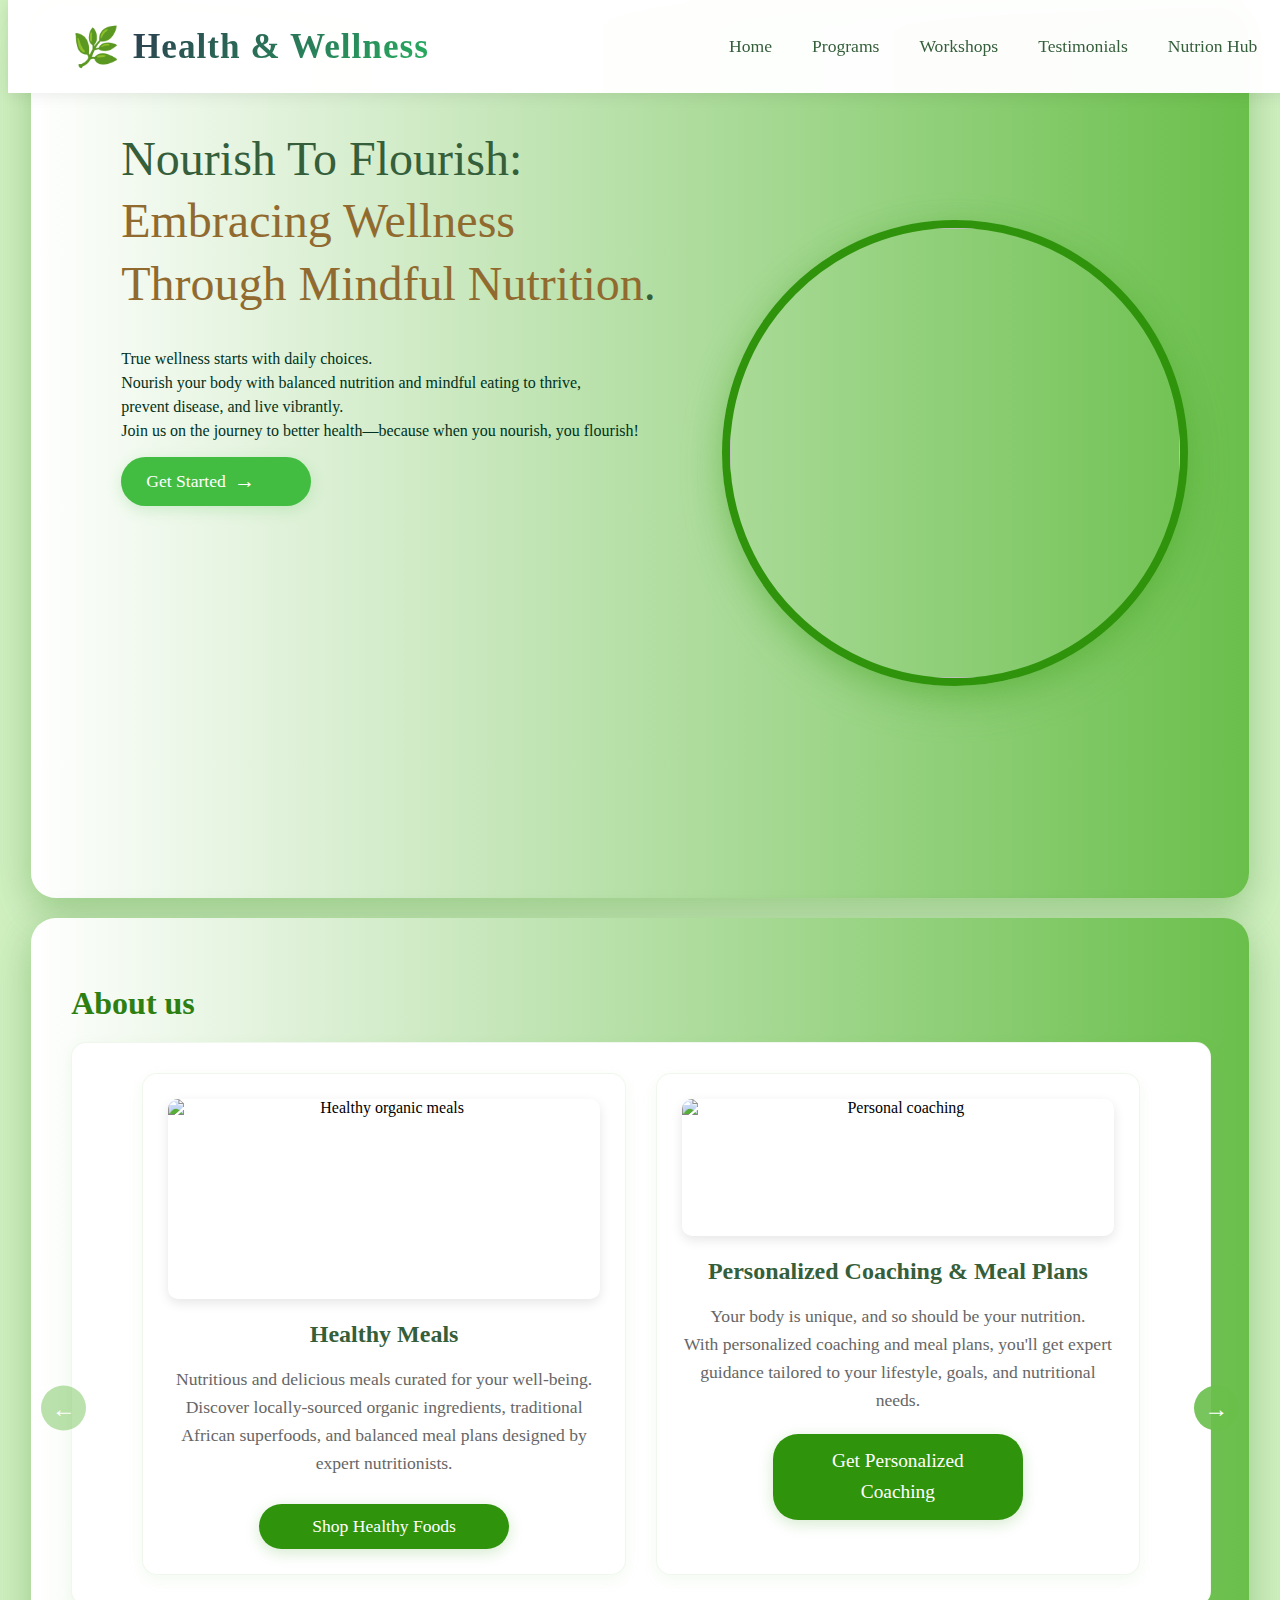
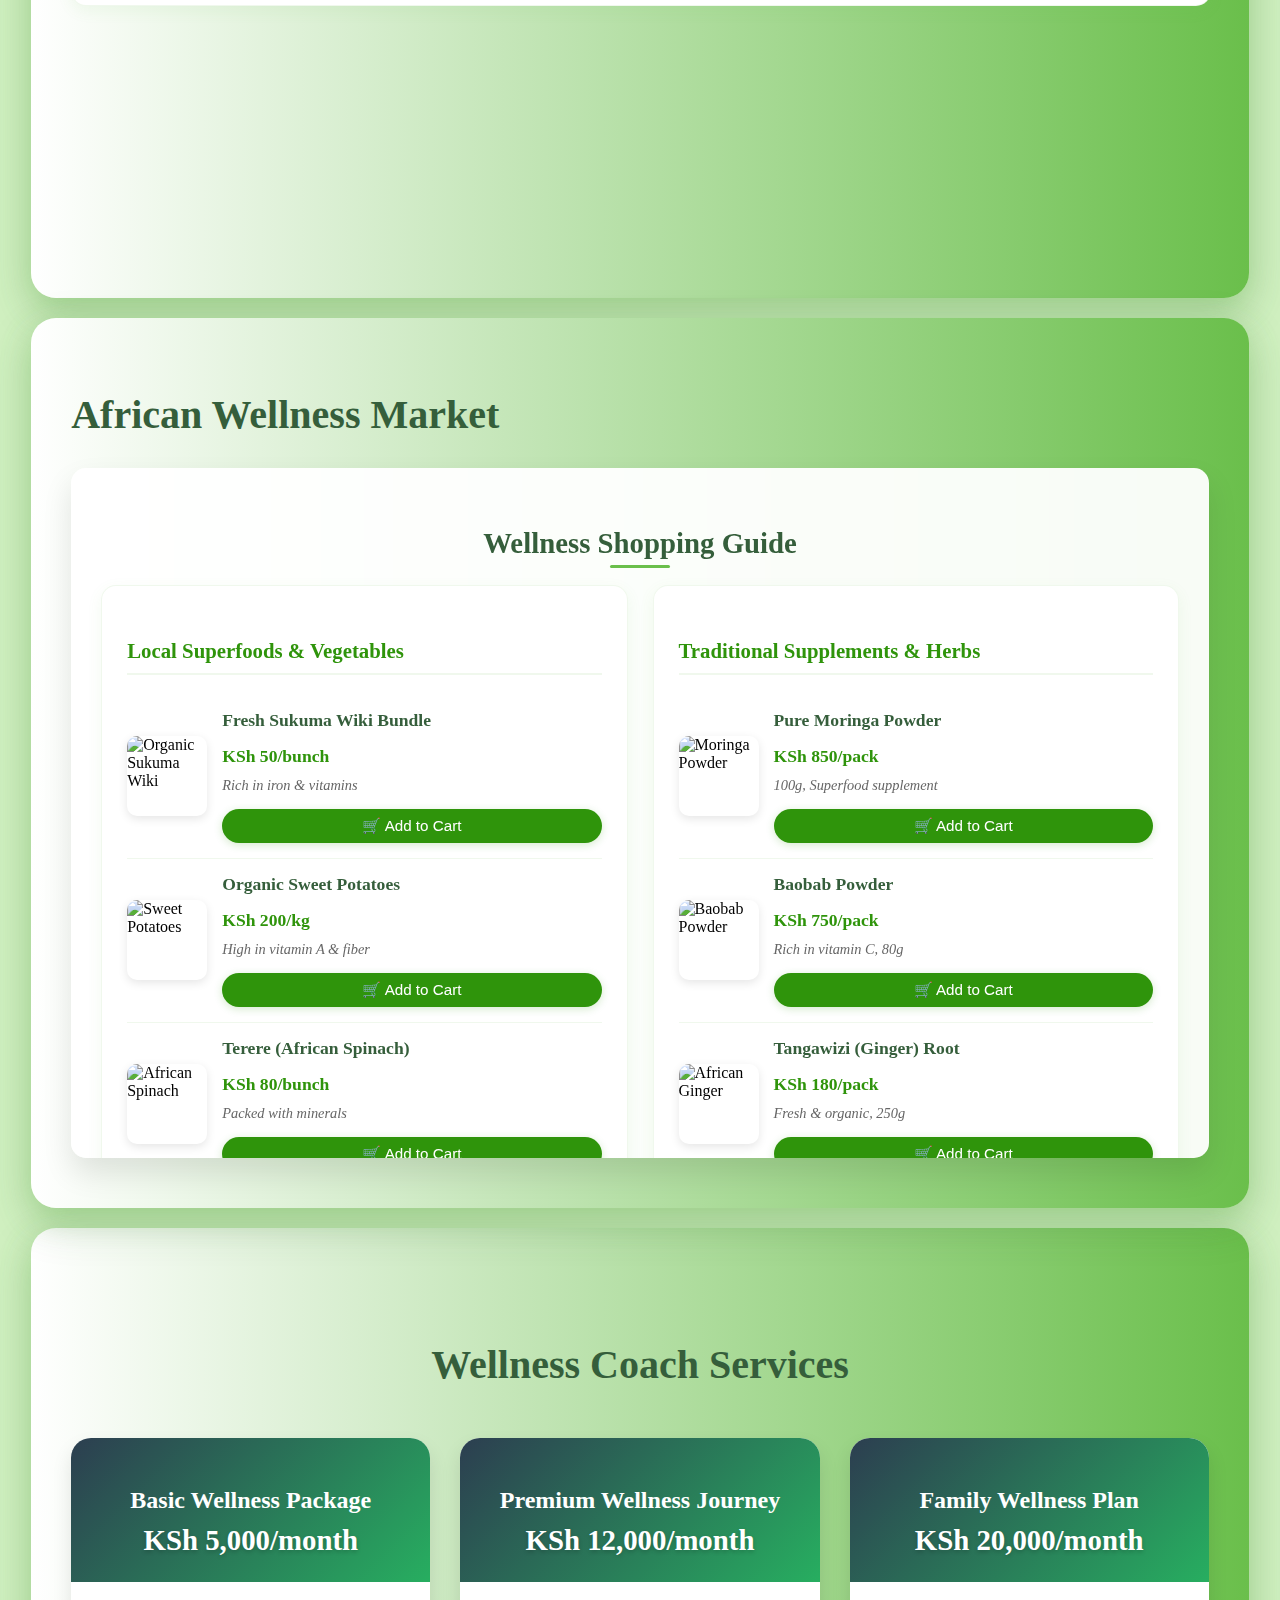
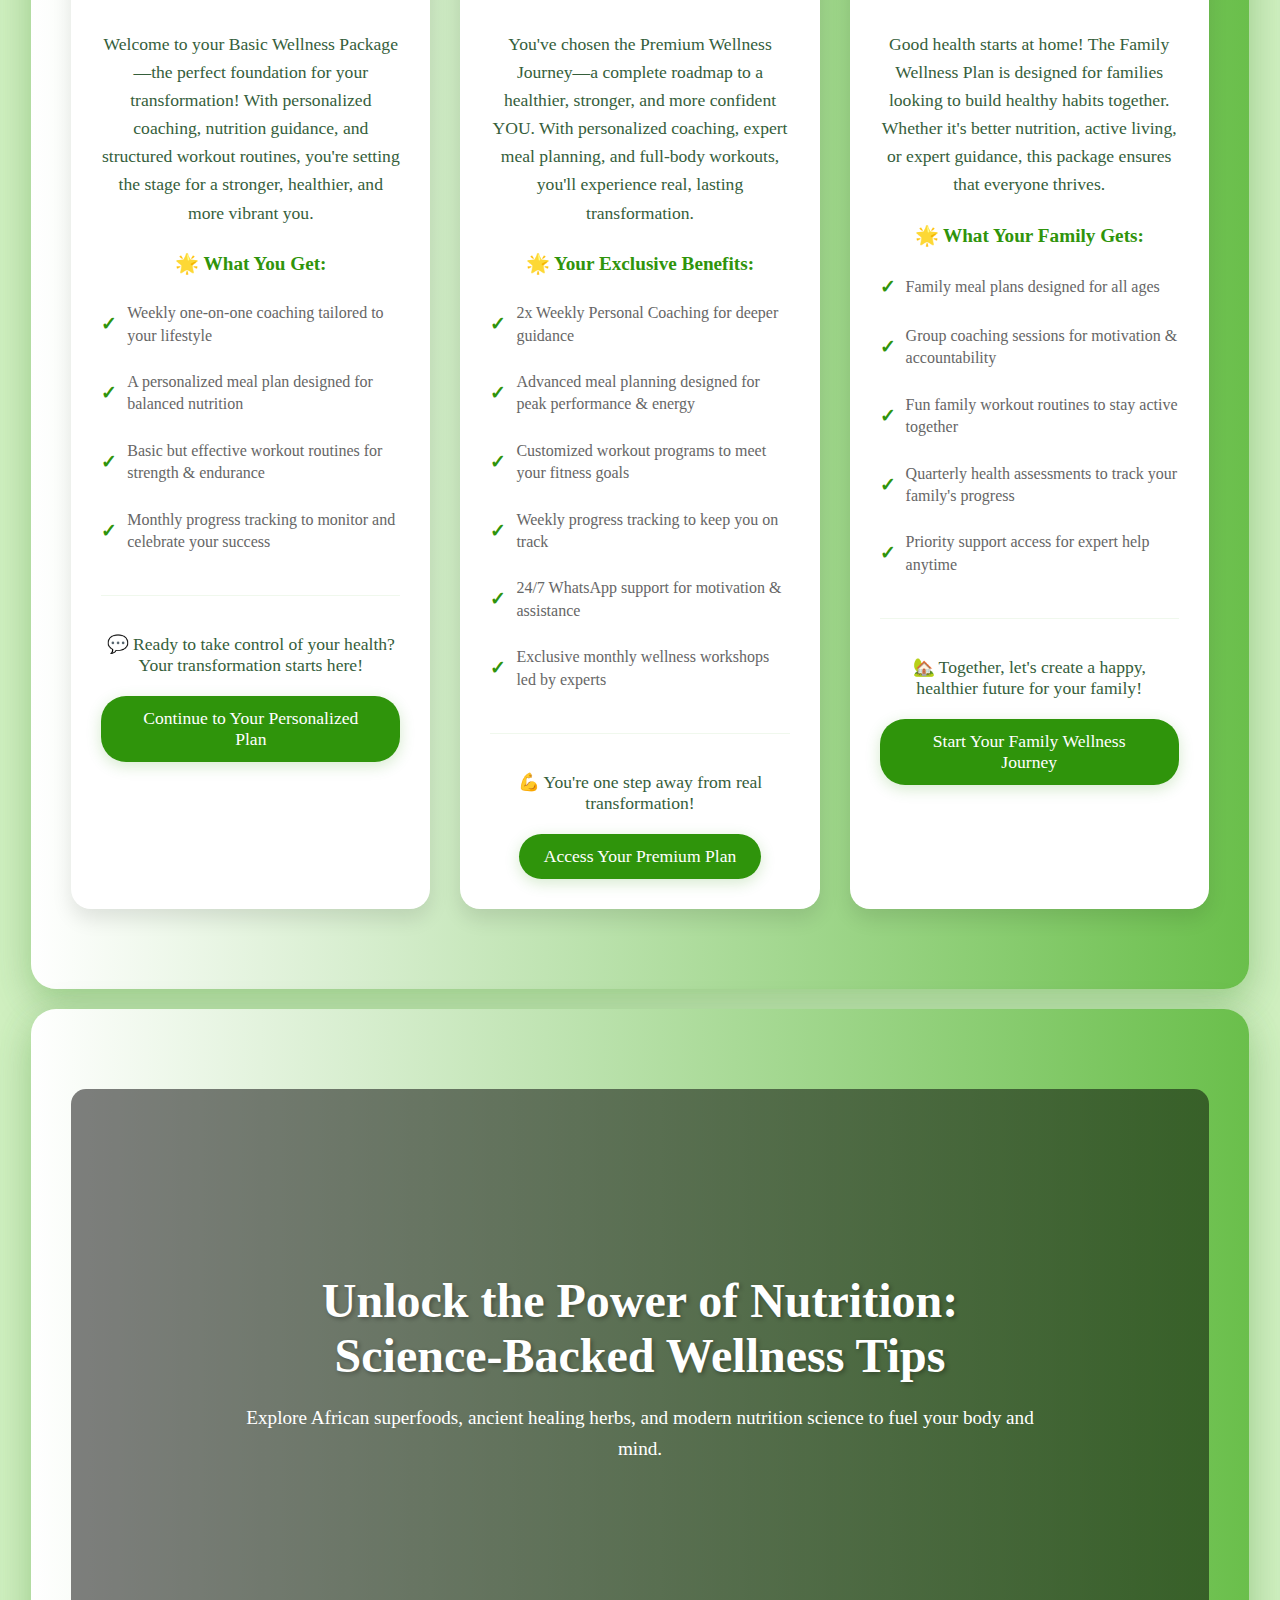
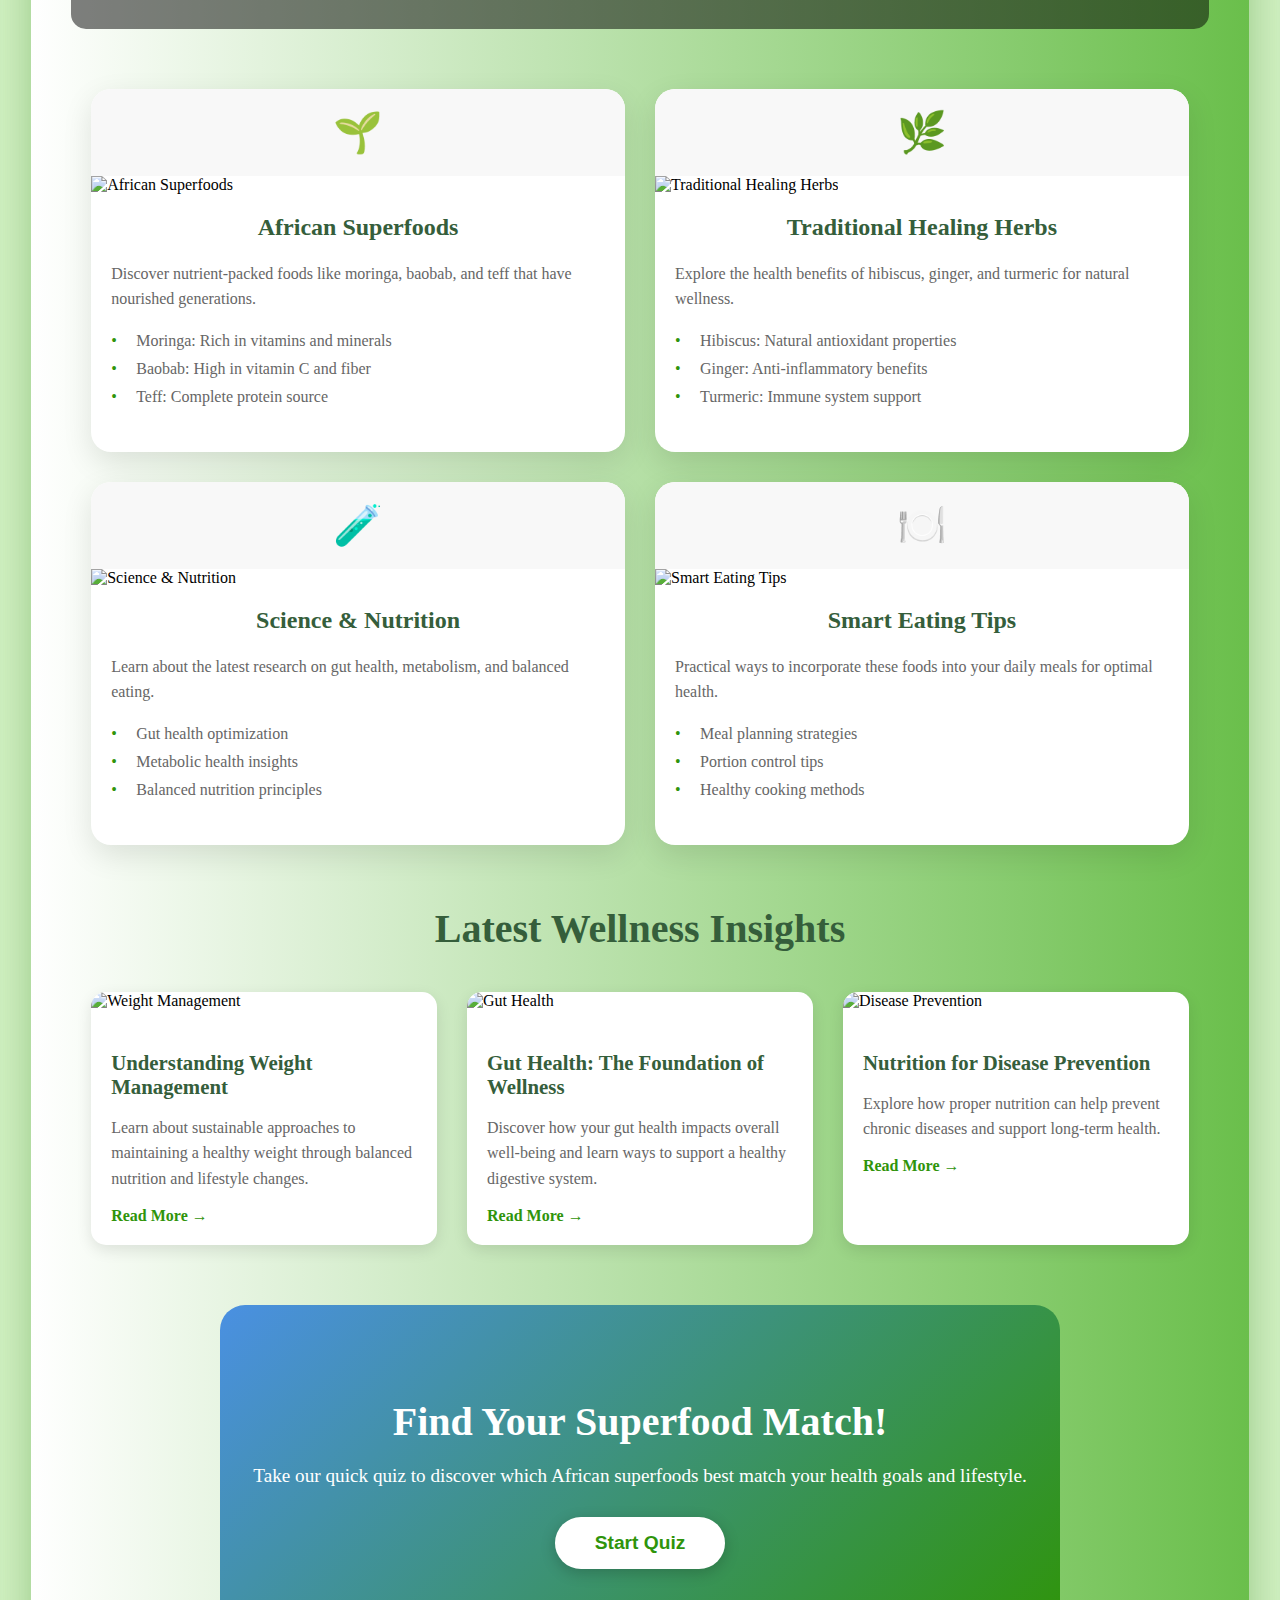
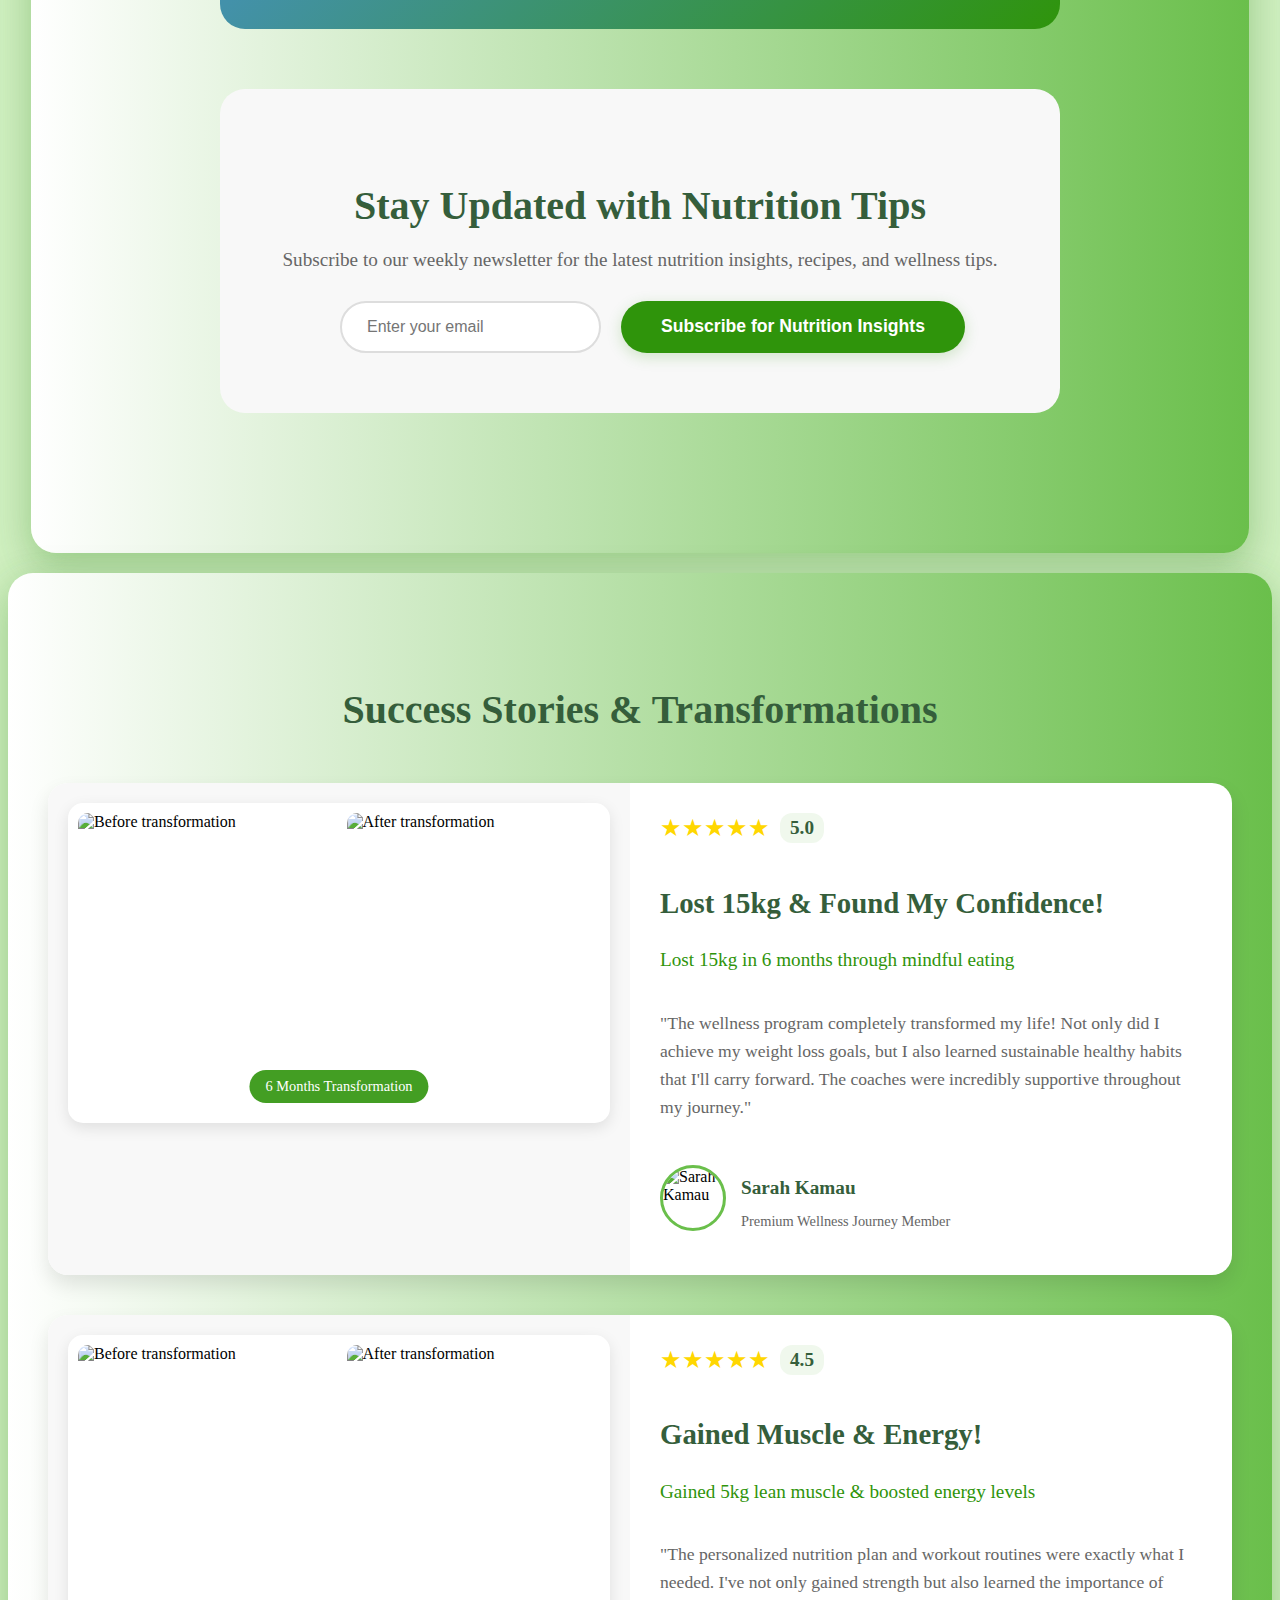
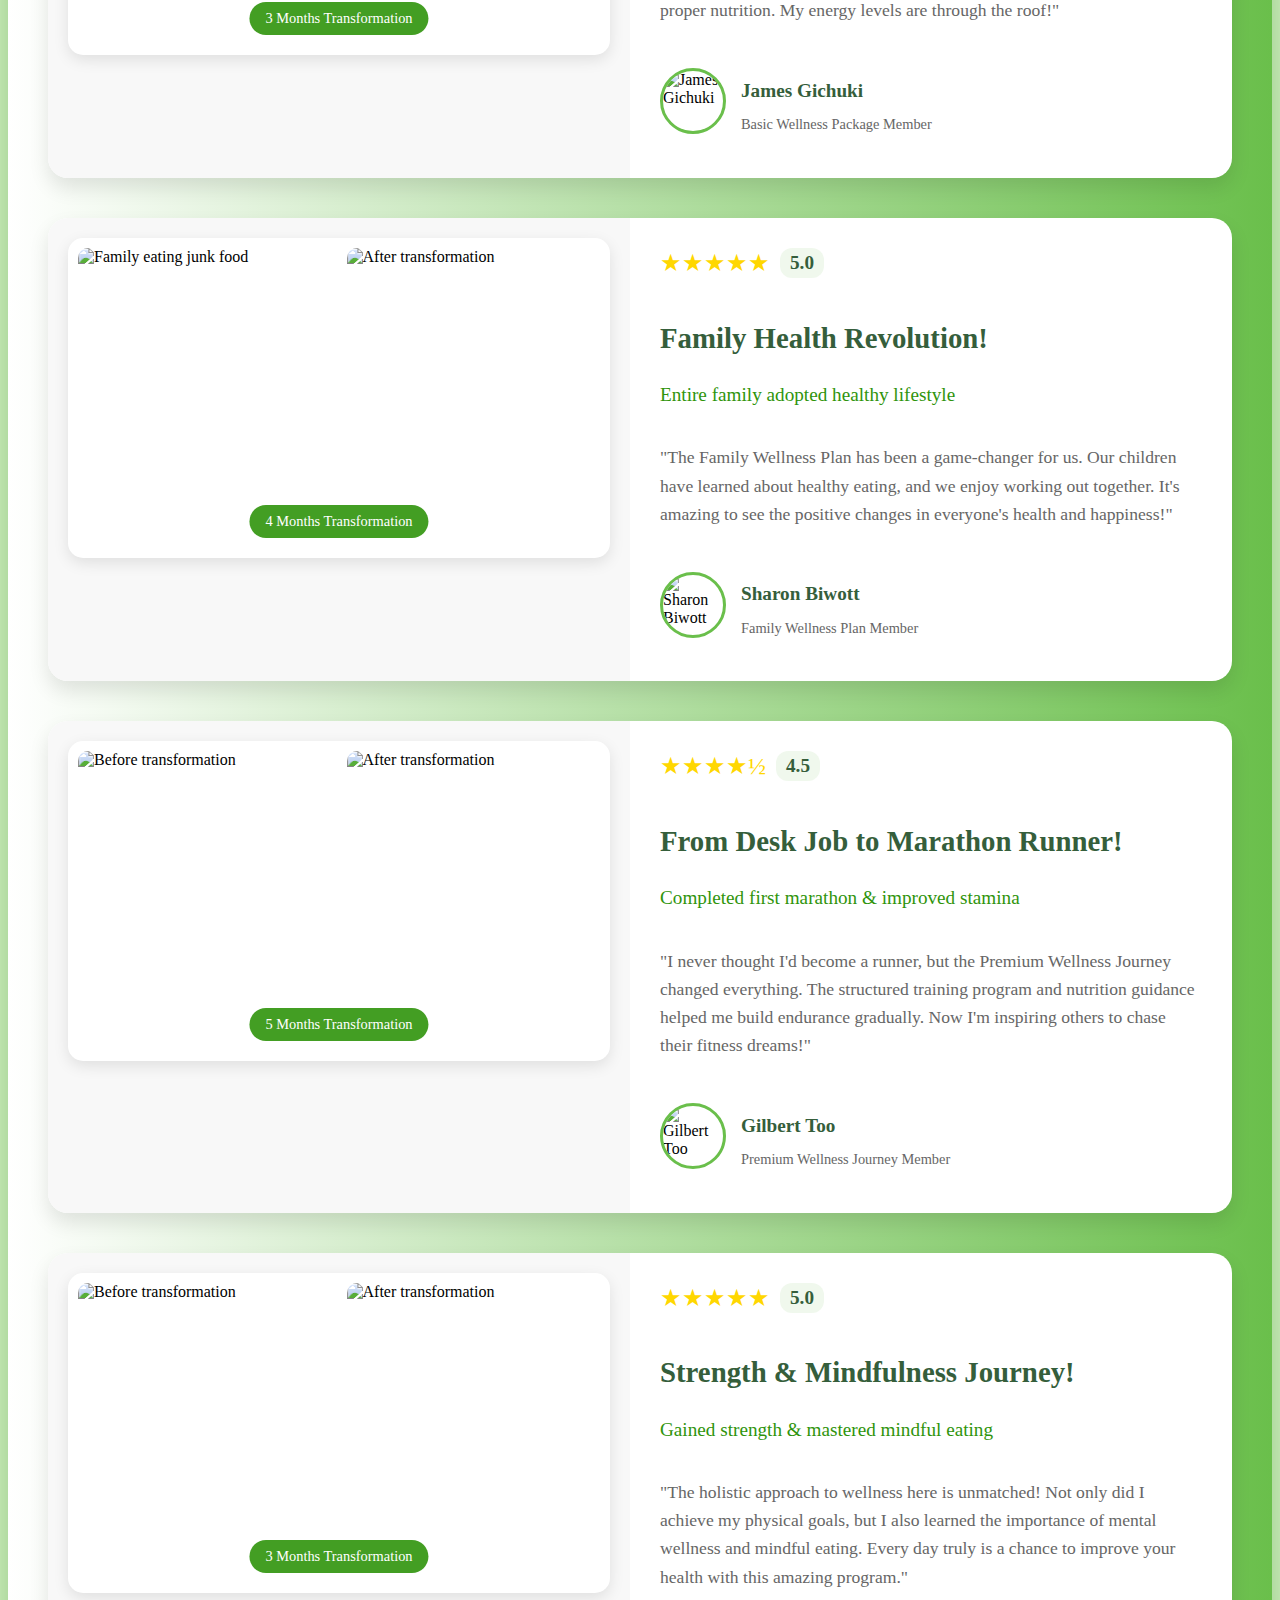
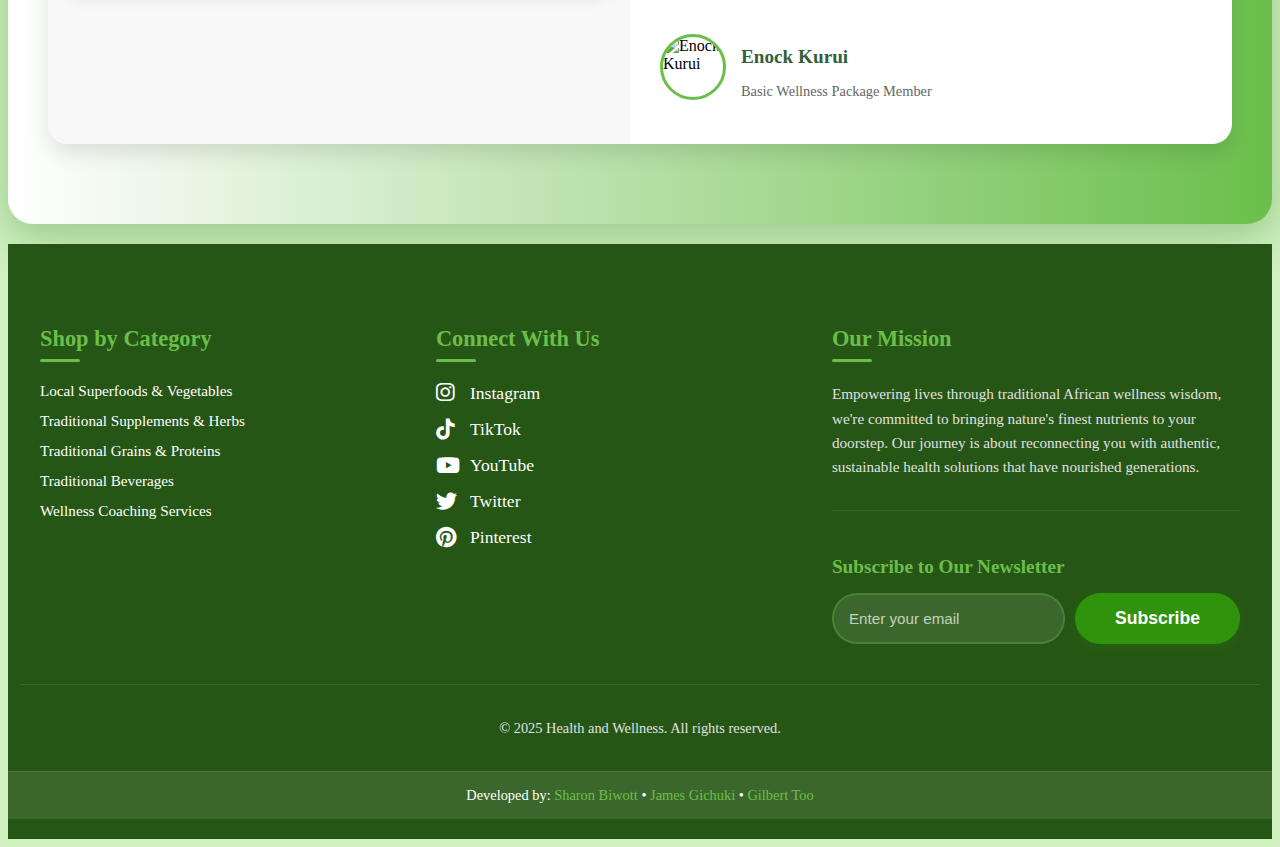
==== commit 482da142: "Added a new navigation bar and updated the form and made new files for each new package" ====
--- a/index.html
+++ b/index.html
@@ -13,15 +13,16 @@
     <div class="health-wellness">
         <header id="header">
             <nav id="nav-bar">
+                <div class="logo">
+                    <span class="logo-symbol">🌿</span>
+                    <span class="logo-text">Health & Wellness</span>
+                </div>
                 <ul>
                     <li> <a href="#Home" class="nav-link">Home</a></li>
                     <li> <a href="#about" class="nav-link">Programs</a></li>
                     <li> <a href="#Workshops" class="nav-link">Workshops</a></li>
-                  <li> <a href="#Blog" class="nav-link">Blog</a></li>
                     <li> <a href="#testimonials" class="nav-link">Testimonials</a></li>
-
-                    <li> <a href="#Testimonials" class="nav-link">Testimonials</a></li>
-
+                    <li> <a href="#nutritional-insights" class="nav-link">Nutrion Hub</a></li>
                     <li> <a href="#footer" class="nav-link">Contact</a></li>
                 </ul>
             </nav>
@@ -55,22 +56,14 @@
             <div class="offering">
                 <img src="https://images.unsplash.com/photo-1490818387583-1baba5e638af?w=500&auto=format" alt="Healthy organic meals" class="offering-img">
                 <h3>Healthy Meals</h3>
-
                 <p>Nutritious and delicious meals curated for your well-being. Discover locally-sourced organic ingredients, traditional African superfoods, and balanced meal plans designed by expert nutritionists.</p>
-
-                <p>Nutritious and delicious meals curated for your well-being.</p>
-
                 <a href="#Workshops" class="btn">Shop Healthy Foods</a>
             </div>
             <div class="offering">
                 <img src="https://images.unsplash.com/photo-1571019614242-c5c5dee9f50b?w=500&auto=format" alt="Personal coaching" class="offering-img">
-                <h3>Personalized Coaching</h3>
-
-                <p>Expert guidance tailored to your wellness journey. Get one-on-one support, customized nutrition plans, workout routines, and ongoing motivation from certified wellness coaches.</p>
-
-                <p>Expert guidance tailored to your wellness journey.</p>
-
-                <a href="#wellness-coach" class="btn">Meet Your Coach</a>
+                <h3>Personalized Coaching & Meal Plans</h3>
+                <p> Your body is unique, and so should be your nutrition. <br/> With personalized coaching and meal plans, you'll get expert guidance tailored to your lifestyle, goals, and nutritional needs.<p>
+                <a href="#wellness-articles" class="btn">Get Personalized Coaching</a>
             </div>
             <div class="offering">
                 <img src="https://images.unsplash.com/photo-1516062423079-7ca13cdc7f5a?w=500&auto=format" alt="Success story" class="offering-img">
@@ -87,22 +80,13 @@
             <div class="offering">
                 <img src="https://images.unsplash.com/photo-1544367567-0f2fcb009e0b?w=500&auto=format" alt="Community gathering" class="offering-img">
                 <h3>Engaging Community</h3>
-
                 <p>Connect with others who share your passion for health. Join our vibrant community of wellness enthusiasts, share experiences, and participate in group challenges and workshops.</p>
                 <a href="signUp.html" class="btn">Join Community</a>
-
-                <p>Connect with others who share your passion for health.</p>
-                <a href="#engaging-community" class="btn">Engaging Community</a>
-
             </div>
             <div class="offering">
                 <img src="https://images.unsplash.com/photo-1515378960530-7c0da6231fb1?w=500&auto=format" alt="Subscribe" class="offering-img">
                 <h3>Subscribe</h3>
-
                 <p>Stay updated with exclusive wellness tips, recipes, and special offers. Get weekly newsletters packed with nutrition advice, workout tips, and success stories from our community.</p>
-
-                <p>Sign up for future updates and exclusive tips.</p>
-
                 <a href="signUp.html" class="btn">Subscribe Now</a>
             </div>
         </div>
@@ -248,68 +232,203 @@
         </div>
     </section>
 
-    <!-- Wellness Coach Section -->
-    <section id="wellness-coach" class="workshops-section">
-        <h2 class="workshop-title">Wellness Coach Services</h2>
-        <div class="workshop-content">
-            <div class="coach-section">
-
-
-                <div class="coach-image">
-                    <img src="https://images.unsplash.com/photo-1571019614242-c5c5dee9f50b?w=800&auto=format" alt="Wellness Coach" class="main-coach-img">
-                </div>
-
-                <div class="coach-details">
-                    <h3>Transform Your Life with Expert Guidance</h3>
-                    <div class="coach-packages">
-                        <div class="package">
-                            <h4>Basic Wellness Package</h4>
-                            <p class="price">KSh 5,000/month</p>
-                            <ul class="benefits">
-                                <li>Weekly one-on-one coaching sessions</li>
-                                <li>Personalized nutrition planning</li>
-                                <li>Basic workout routines</li>
-                                <li>Monthly progress tracking</li>
-                            </ul>
-
-                            <a href="signUp.html" class="coach-cta">Get Started</a>
-
-                            <button class="coach-cta">Get Started</button>
-
-                        </div>
-                        <div class="package featured">
-                            <div class="featured-tag">Most Popular</div>
-                            <h4>Premium Wellness Journey</h4>
-                            <p class="price">KSh 12,000/month</p>
-                            <ul class="benefits">
-                                <li>2x weekly personal coaching sessions</li>
-                                <li>Advanced nutrition & meal planning</li>
-                                <li>Customized workout programs</li>
-                                <li>Weekly progress tracking</li>
-                                <li>24/7 WhatsApp support</li>
-                                <li>Monthly wellness workshops</li>
-                            </ul>
-
-                            <a href="signUp.html" class="coach-cta">Transform Now</a>
-
-                            <button class="coach-cta">Transform Now</button>
-
-                        </div>
-                        <div class="package">
-                            <h4>Family Wellness Plan</h4>
-                            <p class="price">KSh 20,000/month</p>
-                            <ul class="benefits">
-                                <li>Family nutrition planning</li>
-                                <li>Group coaching sessions</li>
-                                <li>Family workout routines</li>
-                                <li>Quarterly health assessments</li>
-                                <li>Priority support access</li>
-                            </ul>
-
-                            <a href="signUp.html" class="coach-cta">Join Together</a>
-                        </div>
-                    </div>
-                </div>
+    <!-- Wellness Program Articles Section -->
+    <section id="wellness-articles" class="articles-section">
+        <h2 class="section-title">Wellness Coach Services</h2>
+        <div class="articles-container">
+            <!-- Basic Package Article -->
+            <article class="wellness-article basic">
+                <div class="article-header">
+                    <h3>Basic Wellness Package </h3>
+                    <div class="package-price">KSh 5,000/month</div>
+                </div>
+                <div class="article-content">
+                    <p class="welcome-message">Welcome to your Basic Wellness Package—the perfect foundation for your transformation! With personalized coaching, nutrition guidance, and structured workout routines, you're setting the stage for a stronger, healthier, and more vibrant you.</p>
+                    
+                    <div class="benefits-section">
+                        <h4>🌟 What You Get:</h4>
+                        <ul class="benefits-list">
+                            <li>Weekly one-on-one coaching tailored to your lifestyle</li>
+                            <li>A personalized meal plan designed for balanced nutrition</li>
+                            <li>Basic but effective workout routines for strength & endurance</li>
+                            <li>Monthly progress tracking to monitor and celebrate your success</li>
+                        </ul>
+                    </div>
+
+                    <div class="cta-section">
+                        <p class="cta-message">💬 Ready to take control of your health? Your transformation starts here!</p>
+                        <a href="signUp.html?package=basic" class="article-cta">Continue to Your Personalized Plan</a>
+                    </div>
+                </div>
+            </article>
+
+            <!-- Premium Package Article -->
+            <article class="wellness-article premium">
+                <div class="article-header">
+                    <h3>Premium Wellness Journey</h3>
+                    <div class="package-price">KSh 12,000/month</div>
+                </div>
+                <div class="article-content">
+                    <p class="welcome-message">You've chosen the Premium Wellness Journey—a complete roadmap to a healthier, stronger, and more confident YOU. With personalized coaching, expert meal planning, and full-body workouts, you'll experience real, lasting transformation.</p>
+                    
+                    <div class="benefits-section">
+                        <h4>🌟 Your Exclusive Benefits:</h4>
+                        <ul class="benefits-list">
+                            <li>2x Weekly Personal Coaching for deeper guidance</li>
+                            <li>Advanced meal planning designed for peak performance & energy</li>
+                            <li>Customized workout programs to meet your fitness goals</li>
+                            <li>Weekly progress tracking to keep you on track</li>
+                            <li>24/7 WhatsApp support for motivation & assistance</li>
+                            <li>Exclusive monthly wellness workshops led by experts</li>
+                        </ul>
+                    </div>
+
+                    <div class="cta-section">
+                        <p class="cta-message">💪 You're one step away from real transformation!</p>
+                        <a href="signUp.html?package=premium" class="article-cta">Access Your Premium Plan</a>
+                    </div>
+                </div>
+            </article>
+
+            <!-- Family Package Article -->
+            <article class="wellness-article family">
+                <div class="article-header">
+                    <h3>Family Wellness Plan</h3>
+                    <div class="package-price">KSh 20,000/month</div>
+                </div>
+                <div class="article-content">
+                    <p class="welcome-message">Good health starts at home! The Family Wellness Plan is designed for families looking to build healthy habits together. Whether it's better nutrition, active living, or expert guidance, this package ensures that everyone thrives.</p>
+                    
+                    <div class="benefits-section">
+                        <h4>🌟 What Your Family Gets:</h4>
+                        <ul class="benefits-list">
+                            <li>Family meal plans designed for all ages</li>
+                            <li>Group coaching sessions for motivation & accountability</li>
+                            <li>Fun family workout routines to stay active together</li>
+                            <li>Quarterly health assessments to track your family's progress</li>
+                            <li>Priority support access for expert help anytime</li>
+                        </ul>
+                    </div>
+
+                    <div class="cta-section">
+                        <p class="cta-message">🏡 Together, let's create a happy, healthier future for your family!</p>
+                        <a href="signUp.html?package=family" class="article-cta">Start Your Family Wellness Journey</a>
+                    </div>
+                </div>
+            </article>
+        </div>
+    </section>
+
+    <!-- Nutritional Insights Section -->
+    <section id="nutritional-insights" class="nutritional-insights">
+        <!-- Hero Banner -->
+        <div class="nutrition-hero">
+            <div class="hero-content">
+                <h2>Unlock the Power of Nutrition: Science-Backed Wellness Tips</h2>
+                <p>Explore African superfoods, ancient healing herbs, and modern nutrition science to fuel your body and mind.</p>
+            </div>
+        </div>
+
+        <!-- Featured Topics Grid -->
+        <div class="topics-grid">
+            <div class="topic-card">
+                <div class="topic-icon">🌱</div>
+                <img src="https://images.unsplash.com/photo-1598009503747-f34d53b7df16?w=800&auto=format" alt="African Superfoods" class="topic-img">
+                <h3>African Superfoods</h3>
+                <p>Discover nutrient-packed foods like moringa, baobab, and teff that have nourished generations.</p>
+                <ul class="topic-list">
+                    <li>Moringa: Rich in vitamins and minerals</li>
+                    <li>Baobab: High in vitamin C and fiber</li>
+                    <li>Teff: Complete protein source</li>
+                </ul>
+            </div>
+
+            <div class="topic-card">
+                <div class="topic-icon">🌿</div>
+                <img src="https://images.unsplash.com/photo-1598009503747-f34d53b7df16?w=800&auto=format" alt="Traditional Healing Herbs" class="topic-img">
+                <h3>Traditional Healing Herbs</h3>
+                <p>Explore the health benefits of hibiscus, ginger, and turmeric for natural wellness.</p>
+                <ul class="topic-list">
+                    <li>Hibiscus: Natural antioxidant properties</li>
+                    <li>Ginger: Anti-inflammatory benefits</li>
+                    <li>Turmeric: Immune system support</li>
+                </ul>
+            </div>
+
+            <div class="topic-card">
+                <div class="topic-icon">🧪</div>
+                <img src="https://images.unsplash.com/photo-1598009503747-f34d53b7df16?w=800&auto=format" alt="Science & Nutrition" class="topic-img">
+                <h3>Science & Nutrition</h3>
+                <p>Learn about the latest research on gut health, metabolism, and balanced eating.</p>
+                <ul class="topic-list">
+                    <li>Gut health optimization</li>
+                    <li>Metabolic health insights</li>
+                    <li>Balanced nutrition principles</li>
+                </ul>
+            </div>
+
+            <div class="topic-card">
+                <div class="topic-icon">🍽️</div>
+                <img src="https://images.unsplash.com/photo-1598009503747-f34d53b7df16?w=800&auto=format" alt="Smart Eating Tips" class="topic-img">
+                <h3>Smart Eating Tips</h3>
+                <p>Practical ways to incorporate these foods into your daily meals for optimal health.</p>
+                <ul class="topic-list">
+                    <li>Meal planning strategies</li>
+                    <li>Portion control tips</li>
+                    <li>Healthy cooking methods</li>
+                </ul>
+            </div>
+        </div>
+
+        <!-- Expert Advice & Wellness Blog -->
+        <div class="wellness-blog">
+            <h2>Latest Wellness Insights</h2>
+            <div class="blog-grid">
+                <article class="blog-card">
+                    <img src="https://images.unsplash.com/photo-1598009503747-f34d53b7df16?w=800&auto=format" alt="Weight Management" class="blog-img">
+                    <div class="blog-content">
+                        <h3>Understanding Weight Management</h3>
+                        <p>Learn about sustainable approaches to maintaining a healthy weight through balanced nutrition and lifestyle changes.</p>
+                        <a href="#" class="read-more">Read More →</a>
+                    </div>
+                </article>
+
+                <article class="blog-card">
+                    <img src="https://images.unsplash.com/photo-1598009503747-f34d53b7df16?w=800&auto=format" alt="Gut Health" class="blog-img">
+                    <div class="blog-content">
+                        <h3>Gut Health: The Foundation of Wellness</h3>
+                        <p>Discover how your gut health impacts overall well-being and learn ways to support a healthy digestive system.</p>
+                        <a href="#" class="read-more">Read More →</a>
+                    </div>
+                </article>
+
+                <article class="blog-card">
+                    <img src="https://images.unsplash.com/photo-1598009503747-f34d53b7df16?w=800&auto=format" alt="Disease Prevention" class="blog-img">
+                    <div class="blog-content">
+                        <h3>Nutrition for Disease Prevention</h3>
+                        <p>Explore how proper nutrition can help prevent chronic diseases and support long-term health.</p>
+                        <a href="#" class="read-more">Read More →</a>
+                    </div>
+                </article>
+            </div>
+        </div>
+
+        <!-- Interactive Quiz Section -->
+        <div class="quiz-section">
+            <h2>Find Your Superfood Match!</h2>
+            <p>Take our quick quiz to discover which African superfoods best match your health goals and lifestyle.</p>
+            <button class="start-quiz-btn">Start Quiz</button>
+        </div>
+
+        <!-- Newsletter Subscription -->
+        <div class="nutrition-newsletter">
+            <div class="newsletter-content">
+                <h2>Stay Updated with Nutrition Tips</h2>
+                <p>Subscribe to our weekly newsletter for the latest nutrition insights, recipes, and wellness tips.</p>
+                <form class="newsletter-form">
+                    <input type="email" placeholder="Enter your email" required>
+                    <button type="submit" class="subscribe-btn">Subscribe for Nutrition Insights</button>
+                </form>
             </div>
         </div>
     </section>
@@ -427,9 +546,6 @@
                         <div>
                             <h4>Enock Kurui</h4>
                             <p>Basic Wellness Package Member</p>
-
-                            <button class="coach-cta">Join Together</button>
-
                         </div>
                     </div>
                 </div>
@@ -454,20 +570,11 @@
             <div class="footer-column social-media">
                 <h3>Connect With Us</h3>
                 <div class="social-links">
-
                     <a href="https://www.pinterest.com/wholeb0dywellness/" target="_blank" class="social-link"><i class="fab fa-instagram"></i> Instagram</a>
                     <a href="https://www.pinterest.com/wholeb0dywellness/" target="_blank" class="social-link"><i class="fab fa-tiktok"></i> TikTok</a>
                     <a href="https://www.pinterest.com/wholeb0dywellness/" target="_blank" class="social-link"><i class="fab fa-youtube"></i> YouTube</a>
                     <a href="https://www.pinterest.com/wholeb0dywellness/" target="_blank" class="social-link"><i class="fab fa-twitter"></i> Twitter</a>
                     <a href="https://www.pinterest.com/wholeb0dywellness/" target="_blank" class="social-link"><i class="fab fa-pinterest"></i> Pinterest</a>
-
-                  
-                  <a href="#" class="social-link"><i class="fab fa-instagram"></i> Instagram</a>
-                    <a href="#" class="social-link"><i class="fab fa-tiktok"></i> TikTok</a>
-                    <a href="#" class="social-link"><i class="fab fa-youtube"></i> YouTube</a>
-                    <a href="#" class="social-link"><i class="fab fa-twitter"></i> Twitter</a>
-                    <a href="#" class="social-link"><i class="fab fa-pinterest"></i> Pinterest</a>
-
                 </div>
             </div>
             <div class="footer-column mission">
@@ -485,137 +592,45 @@
         <div class="footer-bottom">
             <p>&copy; 2025 Health and Wellness. All rights reserved.</p>
         </div>
+        <div class="credits-section">
+            <p>Developed by: 
+                <a href="https://github.com/Biwott362" target="_blank">Sharon Biwott</a> • 
+                <a href="https://github.com/James-Gichuki2104" target="_blank">James Gichuki</a> • 
+                <a href="https://github.com/Tookip" target="_blank">Gilbert Too</a>
+            </p>
+        </div>
     </footer>
     <!-- Add Font Awesome for social media icons -->
     <link rel="stylesheet" href="https://cdnjs.cloudflare.com/ajax/libs/font-awesome/6.0.0/css/all.min.css">
-
+    <style>
+        .credits-section {
+            text-align: center;
+            padding: 15px 0;
+            background-color: rgba(255, 255, 255, 0.1);
+            border-top: 1px solid rgba(255, 255, 255, 0.1);
+        }
+
+        .credits-section p {
+            color: #fff;
+            font-size: 0.9em;
+            margin: 0;
+        }
+
+        .credits-section a {
+            color: #6ABF4B;
+            text-decoration: none;
+            transition: color 0.3s ease;
+        }
+
+        .credits-section a:hover {
+            color: #2f940b;
+            text-decoration: underline;
+        }
+    </style>
     <script src="script.js">
         
     </script>
   
-
-    <script>
-        function slideOfferings(direction) {
-            const container = document.querySelector('.offerings-box');
-            const offerings = document.querySelectorAll('.offering');
-            const offeringsPerView = 2;
-            const totalOfferings = offerings.length;
-            let currentIndex = parseInt(container.dataset.currentIndex || '0');
-
-            if (direction === 'prev') {
-                currentIndex = Math.max(0, currentIndex - offeringsPerView);
-            } else {
-                currentIndex = Math.min(totalOfferings - offeringsPerView, currentIndex + offeringsPerView);
-            }
-
-            container.dataset.currentIndex = currentIndex;
-
-            // Hide all offerings first
-            offerings.forEach(offering => {
-                offering.style.display = 'none';
-            });
-
-            // Show only the current two offerings
-            for (let i = currentIndex; i < Math.min(currentIndex + offeringsPerView, totalOfferings); i++) {
-                offerings[i].style.display = 'flex';
-            }
-
-            // Update button states
-            const prevButton = document.querySelector('.nav-button.prev');
-            const nextButton = document.querySelector('.nav-button.next');
-            
-            prevButton.style.opacity = currentIndex === 0 ? '0.5' : '1';
-            nextButton.style.opacity = currentIndex >= totalOfferings - offeringsPerView ? '0.5' : '1';
-            
-            // Add smooth transition effect
-            container.style.transition = 'opacity 0.3s ease';
-            container.style.opacity = '0';
-            setTimeout(() => {
-                container.style.opacity = '1';
-            }, 50);
-        }
-
-        // Initialize offerings display
-        window.addEventListener('load', () => {
-            const container = document.querySelector('.offerings-box');
-            const offerings = document.querySelectorAll('.offering');
-            container.dataset.currentIndex = '0';
-            
-            // Initially hide all offerings except first two
-            offerings.forEach((offering, index) => {
-                offering.style.display = index < 2 ? 'flex' : 'none';
-            });
-            
-            // Set initial button states
-            document.querySelector('.nav-button.prev').style.opacity = '0.5';
-            document.querySelector('.nav-button.next').style.opacity = offerings.length > 2 ? '1' : '0.5';
-        });
-
-        // Cart functionality
-        let cartTotal = 0;
-        const totalElement = document.querySelector('.total-amount');
-
-        function formatKenyanPrice(amount) {
-            return `KSh ${amount.toLocaleString('en-KE', { minimumFractionDigits: 2, maximumFractionDigits: 2 })}`;
-        }
-
-        function updateTotal() {
-            totalElement.textContent = formatKenyanPrice(cartTotal);
-        }
-
-        // Add click event listeners to product items
-        document.querySelectorAll('.product-item').forEach(item => {
-            item.addEventListener('click', () => {
-                const priceText = item.querySelector('.price').textContent;
-                const price = parseFloat(priceText.replace('KSh ', ''));
-                cartTotal += price;
-                updateTotal();
-                
-                // Visual feedback
-                item.style.backgroundColor = 'rgba(106, 191, 75, 0.2)';
-                setTimeout(() => {
-                    item.style.backgroundColor = '';
-                }, 300);
-
-                // Show added to cart message
-                const productName = item.querySelector('h5').textContent;
-                const message = document.createElement('div');
-                message.className = 'add-to-cart-message';
-                message.textContent = `Added ${productName} to cart`;
-                document.body.appendChild(message);
-                
-                setTimeout(() => {
-                    message.remove();
-                }, 2000);
-            });
-        });
-    </script>
-    <style>
-        .add-to-cart-message {
-            position: fixed;
-            bottom: 20px;
-            right: 20px;
-            background-color: #2f940b;
-            color: white;
-            padding: 15px 25px;
-            border-radius: 8px;
-            animation: slideIn 0.3s ease-out;
-            z-index: 1000;
-            box-shadow: 0 4px 15px rgba(0, 0, 0, 0.2);
-        }
-
-        @keyframes slideIn {
-            from {
-                transform: translateX(100%);
-                opacity: 0;
-            }
-            to {
-                transform: translateX(0);
-                opacity: 1;
-            }
-        }
-    </style>
-
 </body>
 
 </html>--- a/style.css
+++ b/style.css
@@ -1,52 +1,192 @@
 body {
-  background-color: #d0f0c0;
-  font-family: "Lora", serif;
-  font-optical-sizing: auto;
-  font-weight: 300;
-  font-style: normal; 
+    background-color: #d0f0c0;
+    font-family: "Lora", serif;
+    font-optical-sizing: auto;
+    font-weight: 300;
+    font-style: normal; 
 }
 
 /* Styling for page body.*/
 #health-wellness {
-
     max-width: 1400px;
     margin: 20px auto;
     border-radius: 10px;
 }
 
-nav ul {
-    float: right;
-    margin-right: 2em;
-    margin-top: 1em;
-    margin-bottom: 2em;
-
-  max-width: 1400px;
-  margin: 20px auto;
-  border-radius: 10px;
-}
-
-nav ul {
-  float: right;
-  margin-right: 2em;
-  margin-top: 1em;
-  margin-bottom: 2em;
-
-}
-
-nav li {
-  display: inline;
-  padding: 1em;
-  display: inline-block;
-}
-
-a {
-  text-decoration: none;
-  color: #355e3b;
+#nav-bar {
+    display: flex;
+    justify-content: space-between;
+    align-items: center;
+    padding: 1rem 4rem;
+    background-color: rgba(255, 255, 255, 0.98);
+    position: fixed;
+    width: 100%;
+    top: 0;
+    z-index: 1000;
+    box-shadow: 0 2px 15px rgba(0, 0, 0, 0.08);
+    backdrop-filter: blur(10px);
+}
+
+.logo {
+    display: flex;
+    align-items: center;
+    gap: 12px;
+    font-family: 'Playfair Display', serif;
+    font-size: 2.2rem;
+    font-weight: 700;
+    text-decoration: none;
+    letter-spacing: 1px;
+    padding: 0.5rem 0;
+}
+
+.logo-symbol {
+    font-size: 2.4rem;
+    display: inline-block;
+    animation: gentleFloat 3s ease-in-out infinite;
+}
+
+.logo-text {
+    background: linear-gradient(135deg, #2c3e50 0%, #27ae60 100%);
+    -webkit-background-clip: text;
+    -webkit-text-fill-color: transparent;
+    position: relative;
+}
+
+.logo-text::after {
+    content: '';
+    position: absolute;
+    bottom: -2px;
+    left: 0;
+    width: 100%;
+    height: 2px;
+    background: linear-gradient(90deg, transparent, #27ae60, transparent);
+    transform: scaleX(0);
+    transform-origin: center;
+    transition: transform 0.3s ease;
+}
+
+.logo:hover .logo-text::after {
+    transform: scaleX(1);
+}
+
+@keyframes gentleFloat {
+    0%, 100% {
+        transform: translateY(0);
+    }
+    50% {
+        transform: translateY(-5px);
+    }
+}
+
+#nav-bar ul {
+    display: flex;
+    list-style: none;
+    margin: 0;
+    padding: 0;
+    gap: 2.5rem;
+    align-items: center;
+}
+
+#nav-bar li {
+    position: relative;
+}
+
+.nav-link {
+    color: #355e3b;
+    text-decoration: none;
+    font-size: 1.1rem;
+    font-weight: 500;
+    padding: 0.5rem 0;
+    transition: color 0.3s ease;
+    position: relative;
+}
+
+.nav-link::after {
+    content: '';
+    position: absolute;
+    bottom: 0;
+    left: 0;
+    width: 100%;
+    height: 2px;
+    background: linear-gradient(90deg, #2f940b, #6ABF4B);
+    transform: scaleX(0);
+    transform-origin: right;
+    transition: transform 0.3s ease;
+}
+
+.nav-link:hover {
+    color: #2f940b;
+}
+
+.nav-link:hover::after {
+    transform: scaleX(1);
+    transform-origin: left;
+}
+
+/* Mobile Navigation Styles */
+@media (max-width: 1024px) {
+    #nav-bar {
+        padding: 1rem 2rem;
+    }
+
+    #nav-bar ul {
+        gap: 2rem;
+    }
+}
+
+@media (max-width: 768px) {
+    #nav-bar {
+        padding: 1rem;
+    }
+
+    #nav-bar ul {
+        display: none;
+        position: absolute;
+        top: 100%;
+        left: 0;
+        width: 100%;
+        background: rgba(255, 255, 255, 0.98);
+        flex-direction: column;
+        padding: 1rem 0;
+        gap: 1rem;
+        box-shadow: 0 4px 15px rgba(0, 0, 0, 0.1);
+    }
+
+    #nav-bar ul.active {
+        display: flex;
+    }
+
+    #nav-bar li {
+        width: 100%;
+        text-align: center;
+    }
+
+    .nav-link {
+        display: block;
+        padding: 0.8rem 1rem;
+        width: 100%;
+        transition: background-color 0.3s ease;
+    }
+
+    .nav-link:hover {
+        background-color: rgba(106, 191, 75, 0.1);
+    }
+
+    .nav-link::after {
+        display: none;
+    }
+
+    .logo {
+        font-size: 1.8rem;
+    }
+
+    .logo-symbol {
+        font-size: 2rem;
+    }
 }
 
 /* Styling for hero section */
 .first {
-
     width: 90%;
     height: 90vh;
     background: linear-gradient(to right, #FFFFFF, #6ABF4B);
@@ -59,50 +199,35 @@
     border-radius: 25px;
     box-shadow: 0 10px 30px rgba(106, 191, 75, 0.3),
                 0 15px 45px rgba(53, 94, 59, 0.2);
-
-  width: 90%;
-  height: 90vh;
-  background: linear-gradient(to right, #FFFFFF, #6ABF4B);
-  position: relative;
-  display: flex;
-  justify-content: left;
-  align-items: left;
-  margin: 0 auto;
-  padding: 40px 40px;
-  border-radius: 25px;
-  box-shadow: 0 10px 30px rgba(106, 191, 75, 0.3),
-              0 15px 45px rgba(53, 94, 59, 0.2);
-
 }
 
 .About {
-  padding: 40px 0 0 50px;
+    padding: 40px 0 0 50px;
 }
 
 .headline {
-  margin-top: 40px;
-  line-height: 1.3;
-  font-size: 48px;
-  font-weight: 300;
-  color: #355e3b;
-  font-family: 'Noto Serif Display', serif;
-  text-transform: capitalize;
+    margin-top: 40px;
+    line-height: 1.3;
+    font-size: 48px;
+    font-weight: 300;
+    color: #355e3b;
+    font-family: 'Noto Serif Display', serif;
+    text-transform: capitalize;
 }
 
 .Home {
-  font-family: 'Noto Serif Display', serif;
-  color: #916a2f;
+    font-family: 'Noto Serif Display', serif;
+    color: #916a2f;
 }
 
 .details {
-  color: #013220;
-  font-size: 16px;
-  line-height: 24px;
-  font-weight: 300;
+    color: #013220;
+    font-size: 16px;
+    line-height: 24px;
+    font-weight: 300;
 }
 
 .home-img {
-
     position: absolute;
     top: 50%;
     right: 5%;
@@ -121,21 +246,11 @@
     transform: translateY(-52%);
     box-shadow: 0 15px 40px rgba(47, 148, 11, 0.4),
                 0 20px 50px rgba(106, 191, 75, 0.3);
-
-  position: absolute;
-  top: 10%;
-  left: 65%;
-  width: 400px;
-  height: 400px;
-  border-radius: 50%;
-  border: 5px solid #355e3b;
-
 }
 
 
 /*Styling for get started button*/
 .getStarted {
-
     background-color: rgb(66, 189, 66);
     width: fit-content;
     min-width: 140px;
@@ -198,15 +313,16 @@
     position: relative;
     display: grid;
     grid-template-columns: repeat(2, 1fr);
-    gap: 25px;
-    padding: 25px;
+    gap: 30px;
+    padding: 30px;
     padding-left: 70px;
     padding-right: 70px;
     background-color: #fff;
-    border: 1px solid #ddd;
-    border-radius: 8px;
+    border: 1px solid rgba(106, 191, 75, 0.1);
+    border-radius: 15px;
     overflow: hidden;
     width: calc(100% - 140px);
+    box-shadow: 0 5px 15px rgba(106, 191, 75, 0.08);
 }
 
 /* Navigation Buttons */
@@ -241,118 +357,10 @@
 
 .nav-button.next {
     right: 10px;
-
-  background-color: rgb(66, 189, 66);
-  width: fit-content;
-  min-width: 140px;
-  height: auto;
-  border-radius: 25px;
-  padding: 12px 25px;
-  transition: all 0.3s ease;
-  cursor: pointer;
-  box-shadow: 0 4px 15px rgba(66, 189, 66, 0.2);
-}
-
-.getStarted:hover {
-  background-color: #2f940b;
-  transform: translateY(-2px);
-  box-shadow: 0 6px 20px rgba(47, 148, 11, 0.3);
-}
-
-.getStarted a {
-  color: white;
-  text-decoration: none;
-  font-size: 1.1em;
-  font-weight: 500;
-  display: flex;
-  align-items: center;
-  gap: 8px;
-}
-
-.getStarted .arrow {
-  display: inline-block;
-  transition: transform 0.3s ease;
-  font-size: 1.2em;
-}
-
-.getStarted:hover .arrow {
-  transform: translateX(5px);
-}
-
-/* About Section */
-#about {
-  width: 90%;
-  height: 100vh;
-  padding: 40px 40px;
-  text-align: center;
-  background: linear-gradient(to right, #FFFFFF, #6ABF4B);
-  margin: 20px auto;
-  position: relative;
-  border-radius: 25px;
-  box-shadow: 0 10px 30px rgba(106, 191, 75, 0.3),
-              0 15px 45px rgba(53, 94, 59, 0.2);
-}
-
-#abouth2 {
-  margin-bottom: 20px;
-  font-size: 2em;
-  color: #2e7f11;
-  text-align: left;
-}
-
-.offerings-box {
-  position: relative;
-  display: grid;
-  grid-template-columns: repeat(2, 1fr);
-  gap: 25px;
-  padding: 25px;
-  padding-left: 70px;
-  padding-right: 70px;
-  background-color: #fff;
-  border: 1px solid #ddd;
-  border-radius: 8px;
-  overflow: hidden;
-  width: calc(100% - 140px);
-}
-
-/* Navigation Buttons */
-.nav-button {
-  position: absolute;
-  top: 50%;
-  transform: translateY(-50%);
-  width: 45px;
-  height: 45px;
-  border: none;
-  border-radius: 50%;
-  background-color: rgba(106, 191, 75, 0.9);
-  color: white;
-  font-size: 24px;
-  cursor: pointer;
-  display: flex;
-  justify-content: center;
-  align-items: center;
-  transition: all 0.3s ease;
-  z-index: 10;
-}
-
-.nav-button:hover {
-  background-color: #2f940b;
-  box-shadow: 0 0 15px rgba(47, 148, 11, 0.4);
-  transform: translateY(-50%) scale(1.1);
-}
-
-.nav-button.prev {
-  left: 10px;
-}
-
-.nav-button.next {
-  right: 10px;
-
 }
 
 /* Disable button styles */
 .nav-button:disabled {
-
     background-color: rgba(106, 191, 75, 0.3);
     cursor: not-allowed;
     transform: translateY(-50%) scale(1);
@@ -360,146 +368,136 @@
 
 .offering {
     flex: 0 0 auto;
-    min-width: 250px;
+    min-width: 300px;
     max-width: 100%;
-    min-height: 400px;
+    min-height: 450px;
     max-height: 450px;
-    background-color: #f8f8f8;
-    padding: 20px;
-    border: 1px solid #ddd;
-    border-radius: 8px;
-    box-shadow: 0 2px 4px rgba(0, 0, 0, 0.1);
+    background-color: #fff;
+    padding: 25px;
+    border: 1px solid rgba(106, 191, 75, 0.1);
+    border-radius: 15px;
+    box-shadow: 0 5px 15px rgba(106, 191, 75, 0.08);
     text-align: center;
     display: flex;
     flex-direction: column;
     justify-content: space-between;
-    transition: transform 0.3s ease, box-shadow 0.3s ease;
+    transition: all 0.3s ease;
+    position: relative;
+    overflow: hidden;
 }
 
 .offering:hover {
     transform: translateY(-5px);
-    box-shadow: 0 8px 20px rgba(0, 0, 0, 0.15);
+    box-shadow: 0 8px 25px rgba(106, 191, 75, 0.15);
+    border-color: rgba(106, 191, 75, 0.2);
 }
 
 .offering-img {
     width: 100%;
-    height: 180px;
+    height: 200px;
     object-fit: cover;
-    border-radius: 6px;
-    margin-bottom: 15px;
-    box-shadow: 0 2px 8px rgba(0, 0, 0, 0.1);
-    transition: transform 0.4s ease, box-shadow 0.4s ease;
-    transform-origin: center;
+    border-radius: 10px;
+    margin-bottom: 20px;
+    box-shadow: 0 4px 12px rgba(0, 0, 0, 0.1);
+    transition: all 0.4s ease;
 }
 
 .offering:hover .offering-img {
-    transform: scale(1.12) translateY(-10px);
-    box-shadow: 0 12px 24px rgba(0, 0, 0, 0.2);
-    z-index: 2;
+    transform: scale(1.05);
+    box-shadow: 0 8px 20px rgba(0, 0, 0, 0.15);
 }
 
 .offering h3 {
-    margin-top: 0;
-    font-size: 1.4em;
-    color: #6ABF4B;
+    margin: 0 0 15px 0;
+    font-size: 1.5em;
+    color: #355e3b;
+    font-family: 'Noto Serif Display', serif;
+    font-weight: 600;
+    line-height: 1.3;
 }
 
 .offering p {
-    font-size: 1em;
-    margin: 10px 0;
+    font-size: 1.1em;
+    line-height: 1.6;
+    color: #666;
+    margin: 0 0 20px 0;
     flex-grow: 1;
+    font-family: 'Lora', serif;
 }
 
 .offering .btn {
     display: inline-block;
-    margin-top: 10px;
-    padding: 10px 15px;
+    width: 100%;
+    max-width: 200px;
+    padding: 12px 25px;
     background-color: #2f940b;
     color: #fff;
     text-decoration: none;
-    border-radius: 4px;
-    transition: background-color 0.3s ease;
+    border-radius: 25px;
+    font-size: 1.1em;
+    font-weight: 500;
+    transition: all 0.3s ease;
+    margin: 0 auto;
+    box-shadow: 0 4px 15px rgba(47, 148, 11, 0.2);
+    position: relative;
+    overflow: hidden;
 }
 
 .offering .btn:hover {
-    background-color: #6ABF4B;
-
-  background-color: rgba(106, 191, 75, 0.3);
-  cursor: not-allowed;
-  transform: translateY(-50%) scale(1);
-}
-
-.offering {
-  flex: 0 0 auto;
-  min-width: 250px;
-  max-width: 100%;
-  min-height: 400px;
-  max-height: 450px;
-  background-color: #f8f8f8;
-  padding: 20px;
-  border: 1px solid #ddd;
-  border-radius: 8px;
-  box-shadow: 0 2px 4px rgba(0, 0, 0, 0.1);
-  text-align: center;
-  display: flex;
-  flex-direction: column;
-  justify-content: space-between;
-  transition: transform 0.3s ease, box-shadow 0.3s ease;
-}
-
-.offering:hover {
-  transform: translateY(-5px);
-  box-shadow: 0 8px 20px rgba(0, 0, 0, 0.15);
-}
-
-.offering-img {
-  width: 100%;
-  height: 180px;
-  object-fit: cover;
-  border-radius: 6px;
-  margin-bottom: 15px;
-  box-shadow: 0 2px 8px rgba(0, 0, 0, 0.1);
-  transition: transform 0.4s ease, box-shadow 0.4s ease;
-  transform-origin: center;
-}
-
-.offering:hover .offering-img {
-  transform: scale(1.12) translateY(-10px);
-  box-shadow: 0 12px 24px rgba(0, 0, 0, 0.2);
-  z-index: 2;
-}
-
-.offering h3 {
-  margin-top: 0;
-  font-size: 1.4em;
-  color: #6ABF4B;
-}
-
-.offering p {
-  font-size: 1em;
-  margin: 10px 0;
-  flex-grow: 1;
-}
-
-.offering .btn {
-  display: inline-block;
-  margin-top: 10px;
-  padding: 10px 15px;
-  background-color: #2f940b;
-  color: #fff;
-  text-decoration: none;
-  border-radius: 4px;
-  transition: background-color 0.3s ease;
-}
-
-.offering .btn:hover {
-  background-color: #6ABF4B;
-
+    background-color: #247808;
+    transform: translateY(-2px);
+    box-shadow: 0 6px 20px rgba(47, 148, 11, 0.3);
+}
+
+.offering .btn:active {
+    transform: translateY(0);
+    box-shadow: 0 2px 8px rgba(47, 148, 11, 0.2);
+}
+
+@media (max-width: 1200px) {
+    .offerings-box {
+        grid-template-columns: 1fr;
+        padding: 20px;
+        padding-left: 40px;
+        padding-right: 40px;
+        width: calc(100% - 80px);
+    }
+    
+    .offering {
+        min-width: 100%;
+        max-width: 500px;
+        margin: 0 auto;
+    }
+}
+
+@media (max-width: 768px) {
+    .offerings-box {
+        padding: 15px;
+        width: calc(100% - 30px);
+    }
+    
+    .offering {
+        padding: 20px;
+        min-height: 400px;
+        max-height: 400px;
+    }
+    
+    .offering h3 {
+        font-size: 1.3em;
+    }
+    
+    .offering p {
+        font-size: 1em;
+    }
+    
+    .offering .btn {
+        padding: 10px 20px;
+        font-size: 1em;
+    }
 }
 
 /* Footer */
 footer {
-
     background-color: #265615;
     color: #fff;
     padding: 60px 0 20px;
@@ -699,212 +697,10 @@
     .social-link:hover {
         transform: translateY(-2px);
     }
-
-  background-color: #265615;
-  color: #fff;
-  padding: 60px 0 20px;
-  font-family: 'Noto Serif Display', serif;
-}
-
-.footer-container {
-  max-width: 1200px;
-  margin: 0 auto;
-  padding: 0 20px;
-  display: grid;
-  grid-template-columns: repeat(3, 1fr);
-  gap: 40px;
-}
-
-.footer-column h3 {
-  color: #6ABF4B;
-  font-size: 1.4em;
-  margin-bottom: 20px;
-  font-weight: 600;
-  position: relative;
-  padding-bottom: 10px;
-}
-
-.footer-column h3::after {
-  content: '';
-  position: absolute;
-  bottom: 0;
-  left: 0;
-  width: 40px;
-  height: 3px;
-  background: #6ABF4B;
-  border-radius: 2px;
-}
-
-.footer-column ul {
-  list-style: none;
-  padding: 0;
-  margin: 0;
-}
-
-.footer-column ul li {
-  margin-bottom: 12px;
-}
-
-.footer-column ul li a {
-  color: #fff;
-  text-decoration: none;
-  transition: color 0.3s ease;
-  font-size: 0.95em;
-}
-
-.footer-column ul li a:hover {
-  color: #6ABF4B;
-}
-
-.social-media .social-links {
-  display: flex;
-  flex-direction: column;
-  gap: 15px;
-}
-
-.social-link {
-  color: #fff;
-  text-decoration: none;
-  display: flex;
-  align-items: center;
-  gap: 10px;
-  transition: all 0.3s ease;
-  font-size: 1.1em;
-}
-
-.social-link:hover {
-  color: #6ABF4B;
-  transform: translateX(5px);
-}
-
-.social-link i {
-  font-size: 1.2em;
-  width: 24px;
-}
-
-.mission p {
-  line-height: 1.6;
-  font-size: 0.95em;
-  color: #e0e0e0;
-  font-family: 'Lora', serif;
-  margin-bottom: 25px;
-}
-
-.newsletter-signup {
-  margin-top: 30px;
-  padding-top: 20px;
-  border-top: 1px solid rgba(255, 255, 255, 0.1);
-}
-
-.newsletter-signup h4 {
-  color: #6ABF4B;
-  font-size: 1.2em;
-  margin-bottom: 15px;
-  font-family: 'Noto Serif Display', serif;
-}
-
-.subscribe-form {
-  display: flex;
-  gap: 10px;
-}
-
-.subscribe-form input[type="email"] {
-  flex: 1;
-  padding: 12px 15px;
-  border: 2px solid rgba(106, 191, 75, 0.3);
-  border-radius: 25px;
-  background: rgba(255, 255, 255, 0.1);
-  color: #fff;
-  font-size: 0.95em;
-  transition: all 0.3s ease;
-}
-
-.subscribe-form input[type="email"]::placeholder {
-  color: rgba(255, 255, 255, 0.7);
-}
-
-.subscribe-form input[type="email"]:focus {
-  outline: none;
-  border-color: #6ABF4B;
-  background: rgba(255, 255, 255, 0.15);
-}
-
-.subscribe-btn {
-  padding: 12px 25px;
-  background: #6ABF4B;
-  border: none;
-  border-radius: 25px;
-  color: white;
-  font-size: 0.95em;
-  cursor: pointer;
-  transition: all 0.3s ease;
-  font-weight: 500;
-  white-space: nowrap;
-}
-
-.subscribe-btn:hover {
-  background: #2f940b;
-  transform: translateY(-2px);
-  box-shadow: 0 4px 15px rgba(47, 148, 11, 0.3);
-}
-
-.subscribe-btn:active {
-  transform: translateY(0);
-}
-
-@media (max-width: 900px) {
-  .subscribe-form {
-      flex-direction: column;
-  }
-
-  .subscribe-form input[type="email"],
-  .subscribe-btn {
-      width: 100%;
-  }
-
-  .newsletter-signup {
-      text-align: center;
-  }
-}
-
-.footer-bottom {
-  max-width: 1200px;
-  margin: 40px auto 0;
-  padding: 20px;
-  border-top: 1px solid rgba(255, 255, 255, 0.1);
-  text-align: center;
-  font-size: 0.9em;
-  color: #e0e0e0;
-}
-
-@media (max-width: 900px) {
-  .footer-container {
-      grid-template-columns: 1fr;
-      gap: 30px;
-  }
-
-  .footer-column {
-      text-align: center;
-  }
-
-  .footer-column h3::after {
-      left: 50%;
-      transform: translateX(-50%);
-  }
-
-  .social-media .social-links {
-      align-items: center;
-  }
-
-  .social-link:hover {
-      transform: translateY(-2px);
-  }
-
 }
 
 /* Add responsive adjustments */
 @media (max-width: 1200px) {
-
     .first, #about {
         width: 95%;
         padding: 30px;
@@ -946,54 +742,10 @@
     .footer-right a {
         margin: 5px;
     }
-
-  .first, #about {
-      width: 95%;
-      padding: 30px;
-  }
-  
-  .home-img {
-      width: 350px;
-      height: 350px;
-      left: 60%;
-  }
-}
-
-@media (max-width: 600px) {
-  .first, #about {
-      width: 98%;
-      padding: 20px;
-  }
-  
-  .home-img {
-      width: 300px;
-      height: 300px;
-      left: 50%;
-      transform: translateX(-50%);
-  }
-  
-  nav ul {
-      flex-direction: column;
-  }
-
-  nav ul li {
-      margin: 10px 0;
-  }
-
-  .footer-container {
-      flex-direction: column;
-      text-align: center;
-  }
-  
-  .footer-right a {
-      margin: 5px;
-  }
-
 }
 
 /* Workshops Section */
 .workshops-section {
-
     width: 90%;
     height: 90vh;
     padding: 40px 40px;
@@ -1301,320 +1053,10 @@
 .total-amount {
     font-weight: 600;
     color: #2f940b;
-
-  width: 90%;
-  height: 90vh;
-  padding: 40px 40px;
-  background: linear-gradient(to right, #FFFFFF, #6ABF4B);
-  margin: 20px auto;
-  position: relative;
-  border-radius: 25px;
-  box-shadow: 0 10px 30px rgba(106, 191, 75, 0.3),
-              0 15px 45px rgba(53, 94, 59, 0.2);
-  overflow: hidden;
-}
-
-.workshop-title {
-  color: #355e3b;
-  font-size: 2.5em;
-  margin-bottom: 30px;
-  font-family: 'Noto Serif Display', serif;
-  text-align: left;
-  position: relative;
-  z-index: 2;
-}
-
-.workshop-content {
-  display: flex;
-  justify-content: center;
-  height: calc(90vh - 120px);
-  position: relative;
-  z-index: 2;
-}
-
-.workshop-image {
-  flex: 1.2;
-  position: relative;
-  overflow: hidden;
-  border-radius: 15px;
-  box-shadow: 0 15px 30px rgba(0, 0, 0, 0.15);
-  transition: transform 0.3s ease;
-}
-
-.main-workshop-img {
-  width: 100%;
-  height: 100%;
-  object-fit: cover;
-  transition: transform 0.5s ease;
-  filter: brightness(1.05) contrast(1.05);
-}
-
-.workshop-image:hover .main-workshop-img {
-  transform: scale(1.03);
-}
-
-.healthy-cart-section {
-  flex: 1;
-  max-width: 1200px;
-  padding: 30px;
-  background: rgba(255, 255, 255, 0.95);
-  border-radius: 15px;
-  box-shadow: 0 15px 30px rgba(0, 0, 0, 0.1);
-  overflow-y: auto;
-  backdrop-filter: blur(10px);
-}
-
-.healthy-cart-section h3 {
-  color: #355e3b;
-  font-size: 1.8em;
-  margin-bottom: 25px;
-  text-align: center;
-  font-family: 'Noto Serif Display', serif;
-  position: relative;
-}
-
-.healthy-cart-section h3::after {
-  content: '';
-  position: absolute;
-  bottom: -8px;
-  left: 50%;
-  transform: translateX(-50%);
-  width: 60px;
-  height: 3px;
-  background: #6ABF4B;
-  border-radius: 2px;
-}
-
-.cart-items {
-  display: grid;
-  grid-template-columns: repeat(2, 1fr);
-  gap: 30px;
-  margin-bottom: 30px;
-}
-
-.cart-category {
-  background: white;
-  padding: 20px;
-  border-radius: 12px;
-  box-shadow: 0 5px 15px rgba(106, 191, 75, 0.08);
-  transition: all 0.3s ease;
-  border: 1px solid rgba(106, 191, 75, 0.1);
-}
-
-.cart-category:hover {
-  transform: translateY(-5px);
-  box-shadow: 0 8px 20px rgba(106, 191, 75, 0.15);
-  border-color: rgba(106, 191, 75, 0.2);
-}
-
-.cart-category h4 {
-  color: #2f940b;
-  margin-bottom: 15px;
-  font-size: 1.2em;
-  display: flex;
-  align-items: center;
-  gap: 8px;
-}
-
-.cart-category ul {
-  list-style: none;
-  padding: 0;
-}
-
-.cart-category li {
-  color: #013220;
-  margin: 10px 0;
-  font-size: 1.05em;
-  display: flex;
-  align-items: center;
-  gap: 10px;
-  transition: transform 0.2s ease;
-}
-
-.cart-category li:hover {
-  transform: translateX(5px);
-  color: #2f940b;
-}
-
-.workshop-cta {
-  display: inline-block;
-  background-color: rgb(66, 189, 66);
-  color: white;
-  padding: 15px 35px;
-  border-radius: 25px;
-  text-decoration: none;
-  font-size: 1.1em;
-  transition: all 0.3s ease;
-  margin-top: 25px;
-  box-shadow: 0 4px 15px rgba(66, 189, 66, 0.2);
-  position: relative;
-  overflow: hidden;
-}
-
-.workshop-cta:hover {
-  background-color: #2f940b;
-  transform: translateY(-2px);
-  box-shadow: 0 6px 20px rgba(47, 148, 11, 0.3);
-}
-
-.workshop-cta::after {
-  content: '';
-  position: absolute;
-  top: -50%;
-  left: -50%;
-  width: 200%;
-  height: 200%;
-  background: radial-gradient(circle, rgba(255,255,255,0.2) 0%, transparent 60%);
-  transform: scale(0);
-  opacity: 0;
-  transition: transform 0.6s ease-out, opacity 0.4s ease-out;
-}
-
-.workshop-cta:hover::after {
-  transform: scale(1);
-  opacity: 1;
-}
-
-@media (max-width: 1200px) {
-  .cart-items {
-      grid-template-columns: 1fr;
-  }
-  
-  .healthy-cart-section {
-      padding: 20px;
-  }
-}
-
-@media (max-width: 768px) {
-  .workshops-section {
-      padding: 20px;
-  }
-  
-  .workshop-title {
-      font-size: 1.8em;
-      text-align: center;
-  }
-  
-  .healthy-cart-section {
-      padding: 15px;
-  }
-  
-  .product-item {
-      flex-direction: row;
-      text-align: left;
-      padding: 10px;
-  }
-  
-  .cart-category {
-      padding: 15px;
-  }
-}
-
-.product-card {
-  background: white;
-  padding: 25px;
-  border-radius: 15px;
-  box-shadow: 0 5px 15px rgba(106, 191, 75, 0.08);
-  transition: all 0.3s ease;
-  border: 1px solid rgba(106, 191, 75, 0.1);
-}
-
-.product-card h4 {
-  color: #2f940b;
-  margin-bottom: 20px;
-  font-size: 1.3em;
-  border-bottom: 2px solid rgba(106, 191, 75, 0.1);
-  padding-bottom: 10px;
-}
-
-.product-item {
-  display: flex;
-  align-items: center;
-  gap: 15px;
-  padding: 15px 0;
-  border-bottom: 1px solid rgba(106, 191, 75, 0.1);
-  transition: all 0.3s ease;
-}
-
-.product-item:last-child {
-  border-bottom: none;
-}
-
-.product-item:hover {
-  transform: translateX(5px);
-  background: rgba(106, 191, 75, 0.05);
-  border-radius: 8px;
-  padding: 15px 10px;
-}
-
-.product-img {
-  width: 80px;
-  height: 80px;
-  object-fit: cover;
-  border-radius: 10px;
-  box-shadow: 0 3px 10px rgba(0, 0, 0, 0.1);
-  transition: transform 0.3s ease;
-}
-
-.product-item:hover .product-img {
-  transform: scale(1.05);
-}
-
-.product-details {
-  flex: 1;
-  display: flex;
-  flex-direction: column;
-  gap: 5px;
-}
-
-.product-details h5 {
-  color: #355e3b;
-  font-size: 1.1em;
-  margin: 0 0 5px 0;
-}
-
-.price {
-  color: #2f940b;
-  font-weight: 600;
-  font-size: 1.1em;
-  margin: 5px 0;
-}
-
-.nutrition-info {
-  display: block;
-  color: #666;
-  font-size: 0.9em;
-  font-style: italic;
-}
-
-.cart-summary {
-  background: white;
-  padding: 20px;
-  border-radius: 15px;
-  margin-top: 30px;
-  box-shadow: 0 5px 15px rgba(106, 191, 75, 0.08);
-  display: flex;
-  justify-content: space-between;
-  align-items: center;
-}
-
-.cart-total {
-  font-size: 1.2em;
-  color: #355e3b;
-  display: flex;
-  gap: 15px;
-  align-items: center;
-}
-
-.total-amount {
-  font-weight: 600;
-  color: #2f940b;
-
 }
 
 /* Update existing cart items grid for better product display */
 .cart-items {
-
     display: grid;
     grid-template-columns: repeat(2, 1fr);
     gap: 25px;
@@ -1683,231 +1125,8 @@
         padding: 10px;
         font-size: 1em;
     }
-
-  display: grid;
-  grid-template-columns: repeat(2, 1fr);
-  gap: 25px;
-  margin-bottom: 30px;
-}
-
-@media (max-width: 1200px) {
-  .cart-items {
-      grid-template-columns: 1fr;
-  }
-  
-  .cart-summary {
-      flex-direction: column;
-      gap: 20px;
-      text-align: center;
-  }
-}
-
-@media (max-width: 768px) {
-  .product-item {
-      flex-direction: column;
-      text-align: center;
-  }
-  
-  .product-img {
-      width: 100px;
-      height: 100px;
-  }
-  
-  .product-details {
-      text-align: center;
-  }
-}
-
-.add-cart-btn {
-  margin-top: 10px;
-  padding: 8px 15px;
-  background-color: #2f940b;
-  color: white;
-  border: none;
-  border-radius: 25px;
-  cursor: pointer;
-  font-size: 0.95em;
-  transition: all 0.3s ease;
-  display: flex;
-  align-items: center;
-  justify-content: center;
-  gap: 8px;
-  box-shadow: 0 2px 8px rgba(47, 148, 11, 0.2);
-}
-
-.add-cart-btn:hover {
-  background-color: #247808;
-  transform: translateY(-2px);
-  box-shadow: 0 4px 12px rgba(47, 148, 11, 0.3);
-}
-
-.add-cart-btn:active {
-  transform: translateY(0);
-  box-shadow: 0 2px 4px rgba(47, 148, 11, 0.2);
-}
-
-@media (max-width: 768px) {
-  .add-cart-btn {
-      width: 100%;
-      padding: 10px;
-      font-size: 1em;
-  }
-
-}
-
-/* Wellness Coach Section */
-.coach-section {
-
-    display: flex;
-    gap: 40px;
-    background: rgba(255, 255, 255, 0.95);
-    border-radius: 15px;
-    padding: 30px;
-    box-shadow: 0 15px 30px rgba(0, 0, 0, 0.1);
-    height: calc(90vh - 120px);
-    overflow-y: auto;
-}
-
-.coach-image {
-    flex: 1;
-    position: relative;
-    overflow: hidden;
-    border-radius: 15px;
-    box-shadow: 0 15px 30px rgba(0, 0, 0, 0.15);
-}
-
-.main-coach-img {
-    width: 100%;
-    height: 100%;
-    object-fit: cover;
-    transition: transform 0.5s ease;
-}
-
-.coach-image:hover .main-coach-img {
-    transform: scale(1.05);
-}
-
-.coach-details {
-    flex: 1.5;
-    padding: 20px;
-}
-
-.coach-details h3 {
-    color: #355e3b;
-    font-size: 2em;
-    margin-bottom: 30px;
-    text-align: center;
-    font-family: 'Noto Serif Display', serif;
-}
-
-.coach-packages {
-    display: grid;
-    grid-template-columns: repeat(3, 1fr);
-    gap: 20px;
-    margin-top: 30px;
-}
-
-.package {
-    background: white;
-    padding: 25px;
-    border-radius: 15px;
-    box-shadow: 0 5px 15px rgba(106, 191, 75, 0.08);
-    transition: all 0.3s ease;
-    border: 1px solid rgba(106, 191, 75, 0.1);
-    position: relative;
-}
-
-.package:hover {
-    transform: translateY(-5px);
-    box-shadow: 0 8px 20px rgba(106, 191, 75, 0.15);
-}
-
-.package.featured {
-    border: 2px solid #2f940b;
-    transform: scale(1.05);
-}
-
-.featured-tag {
-    position: absolute;
-    top: -12px;
-    right: 20px;
-    background: #2f940b;
-    color: white;
-    padding: 5px 15px;
-    border-radius: 20px;
-    font-size: 0.9em;
-    font-weight: 500;
-}
-
-.package h4 {
-    color: #355e3b;
-    font-size: 1.3em;
-    margin-bottom: 15px;
-}
-
-.package .price {
-    color: #2f940b;
-    font-size: 1.4em;
-    font-weight: 600;
-    margin-bottom: 20px;
-}
-
-.benefits {
-    list-style: none;
-    padding: 0;
-    margin: 20px 0;
-}
-
-.benefits li {
-    padding: 8px 0;
-    color: #666;
-    display: flex;
-    align-items: center;
-    gap: 10px;
-}
-
-.benefits li::before {
-    content: "✓";
-    color: #2f940b;
-    font-weight: bold;
-}
-
-.coach-cta {
-    width: 100%;
-    padding: 12px;
-    background: #2f940b;
-    color: white;
-    border: none;
-    border-radius: 25px;
-    font-size: 1.1em;
-    cursor: pointer;
-    transition: all 0.3s ease;
-    margin-top: 20px;
-}
-
-.coach-cta:hover {
-    background: #247808;
-    transform: translateY(-2px);
-    box-shadow: 0 4px 12px rgba(47, 148, 11, 0.3);
-}
-
-@media (max-width: 1200px) {
-    .coach-section {
-        flex-direction: column;
-    }
-
-    .coach-image {
-        height: 300px;
-    }
-
-    .coach-packages {
-        grid-template-columns: 1fr;
-    }
-
-    .package.featured {
-        transform: scale(1);
-    }
-}
+}
+
 .add-to-cart-message {
     position: fixed;
     bottom: 20px;
@@ -2129,155 +1348,478 @@
     .testimonial-text {
         font-size: 1em;
     }
-
-  display: flex;
-  gap: 40px;
-  background: rgba(255, 255, 255, 0.95);
-  border-radius: 15px;
-  padding: 30px;
-  box-shadow: 0 15px 30px rgba(0, 0, 0, 0.1);
-  height: calc(90vh - 120px);
-  overflow-y: auto;
-}
-
-.coach-image {
-  flex: 1;
-  position: relative;
-  overflow: hidden;
-  border-radius: 15px;
-  box-shadow: 0 15px 30px rgba(0, 0, 0, 0.15);
-}
-
-.main-coach-img {
-  width: 100%;
-  height: 100%;
-  object-fit: cover;
-  transition: transform 0.5s ease;
-}
-
-.coach-image:hover .main-coach-img {
-  transform: scale(1.05);
-}
-
-.coach-details {
-  flex: 1.5;
-  padding: 20px;
-}
-
-.coach-details h3 {
-  color: #355e3b;
-  font-size: 2em;
-  margin-bottom: 30px;
-  text-align: center;
-  font-family: 'Noto Serif Display', serif;
-}
-
-.coach-packages {
-  display: grid;
-  grid-template-columns: repeat(3, 1fr);
-  gap: 20px;
-  margin-top: 30px;
-}
-
-.package {
-  background: white;
-  padding: 25px;
-  border-radius: 15px;
-  box-shadow: 0 5px 15px rgba(106, 191, 75, 0.08);
-  transition: all 0.3s ease;
-  border: 1px solid rgba(106, 191, 75, 0.1);
-  position: relative;
-}
-
-.package:hover {
-  transform: translateY(-5px);
-  box-shadow: 0 8px 20px rgba(106, 191, 75, 0.15);
-}
-
-.package.featured {
-  border: 2px solid #2f940b;
-  transform: scale(1.05);
-}
-
-.featured-tag {
-  position: absolute;
-  top: -12px;
-  right: 20px;
-  background: #2f940b;
-  color: white;
-  padding: 5px 15px;
-  border-radius: 20px;
-  font-size: 0.9em;
-  font-weight: 500;
-}
-
-.package h4 {
-  color: #355e3b;
-  font-size: 1.3em;
-  margin-bottom: 15px;
-}
-
-.package .price {
-  color: #2f940b;
-  font-size: 1.4em;
-  font-weight: 600;
-  margin-bottom: 20px;
-}
-
-.benefits {
-  list-style: none;
-  padding: 0;
-  margin: 20px 0;
-}
-
-.benefits li {
-  padding: 8px 0;
-  color: #666;
-  display: flex;
-  align-items: center;
-  gap: 10px;
-}
-
-.benefits li::before {
-  content: "✓";
-  color: #2f940b;
-  font-weight: bold;
-}
-
-.coach-cta {
-  width: 100%;
-  padding: 12px;
-  background: #2f940b;
-  color: white;
-  border: none;
-  border-radius: 25px;
-  font-size: 1.1em;
-  cursor: pointer;
-  transition: all 0.3s ease;
-  margin-top: 20px;
-}
-
-.coach-cta:hover {
-  background: #247808;
-  transform: translateY(-2px);
-  box-shadow: 0 4px 12px rgba(47, 148, 11, 0.3);
-}
-
+}
+
+/* Wellness Program Articles Section */
+.articles-section {
+    width: 90%;
+    padding: 80px 40px;
+    background: linear-gradient(to right, #FFFFFF, #6ABF4B);
+    margin: 20px auto;
+    border-radius: 25px;
+    box-shadow: 0 10px 30px rgba(106, 191, 75, 0.3),
+                0 15px 45px rgba(53, 94, 59, 0.2);
+}
+
+.section-title {
+    text-align: center;
+    color: #355e3b;
+    font-size: 2.5em;
+    margin-bottom: 50px;
+    font-family: 'Noto Serif Display', serif;
+}
+
+.articles-container {
+    display: grid;
+    grid-template-columns: repeat(3, 1fr);
+    gap: 30px;
+    max-width: 1400px;
+    margin: 0 auto;
+}
+
+.wellness-article {
+    background: white;
+    border-radius: 20px;
+    overflow: hidden;
+    box-shadow: 0 10px 20px rgba(0, 0, 0, 0.1);
+    transition: transform 0.3s ease, box-shadow 0.3s ease;
+    position: relative;
+}
+
+.wellness-article:hover {
+    transform: translateY(-10px);
+    box-shadow: 0 15px 30px rgba(0, 0, 0, 0.15);
+}
+
+.article-header {
+    background: linear-gradient(135deg, #2c3e50 0%, #27ae60 100%);
+    padding: 25px;
+    color: white;
+    text-align: center;
+}
+
+.article-header h3 {
+    font-size: 1.5em;
+    margin-bottom: 10px;
+    font-family: 'Noto Serif Display', serif;
+}
+
+.package-price {
+    font-size: 1.8em;
+    font-weight: 700;
+    color: #fff;
+    text-shadow: 0 2px 4px rgba(0, 0, 0, 0.2);
+}
+
+.article-content {
+    padding: 30px;
+}
+
+.welcome-message {
+    font-size: 1.1em;
+    line-height: 1.6;
+    color: #355e3b;
+    margin-bottom: 25px;
+    text-align: center;
+}
+
+.benefits-section {
+    margin: 25px 0;
+}
+
+.benefits-section h4 {
+    color: #2f940b;
+    font-size: 1.2em;
+    margin-bottom: 15px;
+    text-align: center;
+}
+
+.benefits-list {
+    list-style: none;
+    padding: 0;
+    margin: 0;
+}
+
+.benefits-list li {
+    padding: 12px 0;
+    color: #666;
+    display: flex;
+    align-items: center;
+    gap: 10px;
+    font-size: 1em;
+    line-height: 1.4;
+}
+
+.benefits-list li::before {
+    content: "✓";
+    color: #2f940b;
+    font-weight: bold;
+    font-size: 1.2em;
+}
+
+.cta-section {
+    text-align: center;
+    margin-top: 30px;
+    padding-top: 20px;
+    border-top: 1px solid rgba(106, 191, 75, 0.1);
+}
+
+.cta-message {
+    color: #355e3b;
+    font-size: 1.1em;
+    margin-bottom: 20px;
+    font-weight: 500;
+}
+
+.article-cta {
+    display: inline-block;
+    padding: 12px 25px;
+    background: #2f940b;
+    color: white;
+    text-decoration: none;
+    border-radius: 25px;
+    font-size: 1.1em;
+    transition: all 0.3s ease;
+    box-shadow: 0 4px 15px rgba(47, 148, 11, 0.2);
+}
+
+.article-cta:hover {
+    background: #247808;
+    transform: translateY(-2px);
+    box-shadow: 0 6px 20px rgba(47, 148, 11, 0.3);
+}
+
+/* Responsive Design for Articles */
 @media (max-width: 1200px) {
-  .coach-section {
-      flex-direction: column;
-  }
-
-  .coach-image {
-      height: 300px;
-  }
-
-  .coach-packages {
-      grid-template-columns: 1fr;
-  }
-
-  .package.featured {
-      transform: scale(1);
-  }
-
+    .articles-container {
+        grid-template-columns: repeat(2, 1fr);
+    }
+}
+
+@media (max-width: 768px) {
+    .articles-section {
+        padding: 40px 20px;
+    }
+
+    .articles-container {
+        grid-template-columns: 1fr;
+    }
+
+    .article-header h3 {
+        font-size: 1.3em;
+    }
+
+    .package-price {
+        font-size: 1.5em;
+    }
+
+    .welcome-message {
+        font-size: 1em;
+    }
+
+    .benefits-list li {
+        font-size: 0.95em;
+    }
+}
+
+/* Nutritional Insights Section Styles */
+.nutritional-insights {
+    width: 90%;
+    padding: 80px 40px;
+    background: linear-gradient(to right, #FFFFFF, #6ABF4B);
+    margin: 20px auto;
+    border-radius: 25px;
+    box-shadow: 0 10px 30px rgba(106, 191, 75, 0.3),
+                0 15px 45px rgba(53, 94, 59, 0.2);
+}
+
+.nutrition-hero {
+    width: 100%;
+    height: 60vh;
+    background: linear-gradient(rgba(0, 0, 0, 0.5), rgba(0, 0, 0, 0.5)),
+                url('https://images.unsplash.com/photo-1598009503747-f34d53b7df16?w=1600&auto=format') center/cover;
+    border-radius: 15px;
+    display: flex;
+    align-items: center;
+    justify-content: center;
+    text-align: center;
+    color: white;
+    margin-bottom: 40px;
+}
+
+.nutrition-hero .hero-content {
+    max-width: 800px;
+    padding: 40px;
+}
+
+.nutrition-hero h2 {
+    font-size: 3em;
+    margin-bottom: 20px;
+    font-family: 'Noto Serif Display', serif;
+    text-shadow: 2px 2px 4px rgba(0, 0, 0, 0.3);
+}
+
+.nutrition-hero p {
+    font-size: 1.2em;
+    line-height: 1.6;
+}
+
+.topics-grid {
+    display: grid;
+    grid-template-columns: repeat(2, 1fr);
+    gap: 30px;
+    max-width: 1200px;
+    margin: 60px auto;
+    padding: 0 20px;
+}
+
+.topic-card {
+    background: white;
+    border-radius: 20px;
+    overflow: hidden;
+    box-shadow: 0 10px 30px rgba(0, 0, 0, 0.1);
+    transition: transform 0.3s ease;
+}
+
+.topic-card:hover {
+    transform: translateY(-10px);
+}
+
+.topic-icon {
+    font-size: 2.5em;
+    text-align: center;
+    padding: 20px 0;
+    background: #f8f8f8;
+}
+
+.topic-img {
+    width: 100%;
+    height: 200px;
+    object-fit: cover;
+}
+
+.topic-card h3 {
+    color: #355e3b;
+    font-size: 1.5em;
+    margin: 20px;
+    text-align: center;
+}
+
+.topic-card p {
+    color: #666;
+    margin: 0 20px 20px;
+    line-height: 1.6;
+}
+
+.topic-list {
+    list-style: none;
+    padding: 0 20px 20px;
+}
+
+.topic-list li {
+    color: #666;
+    margin-bottom: 10px;
+    padding-left: 25px;
+    position: relative;
+}
+
+.topic-list li:before {
+    content: "•";
+    color: #2f940b;
+    position: absolute;
+    left: 0;
+}
+
+.wellness-blog {
+    max-width: 1200px;
+    margin: 60px auto;
+    padding: 0 20px;
+}
+
+.wellness-blog h2 {
+    text-align: center;
+    color: #355e3b;
+    font-size: 2.5em;
+    margin-bottom: 40px;
+}
+
+.blog-grid {
+    display: grid;
+    grid-template-columns: repeat(3, 1fr);
+    gap: 30px;
+}
+
+.blog-card {
+    background: white;
+    border-radius: 15px;
+    overflow: hidden;
+    box-shadow: 0 5px 15px rgba(0, 0, 0, 0.1);
+    transition: transform 0.3s ease;
+}
+
+.blog-card:hover {
+    transform: translateY(-5px);
+}
+
+.blog-img {
+    width: 100%;
+    height: 200px;
+    object-fit: cover;
+}
+
+.blog-content {
+    padding: 20px;
+}
+
+.blog-content h3 {
+    color: #355e3b;
+    font-size: 1.3em;
+    margin-bottom: 10px;
+}
+
+.blog-content p {
+    color: #666;
+    line-height: 1.6;
+    margin-bottom: 15px;
+}
+
+.read-more {
+    color: #2f940b;
+    text-decoration: none;
+    font-weight: 600;
+    transition: color 0.3s ease;
+}
+
+.read-more:hover {
+    color: #247808;
+}
+
+.quiz-section {
+    background: linear-gradient(135deg, #4a90e2 0%, #2f940b 100%);
+    color: white;
+    text-align: center;
+    padding: 60px 20px;
+    margin: 60px auto;
+    border-radius: 25px;
+    max-width: 800px;
+}
+
+.quiz-section h2 {
+    font-size: 2.5em;
+    margin-bottom: 20px;
+}
+
+.quiz-section p {
+    font-size: 1.2em;
+    margin-bottom: 30px;
+}
+
+.start-quiz-btn {
+    background: white;
+    color: #2f940b;
+    border: none;
+    padding: 15px 40px;
+    border-radius: 30px;
+    font-size: 1.2em;
+    font-weight: 600;
+    cursor: pointer;
+    transition: all 0.3s ease;
+    box-shadow: 0 4px 15px rgba(0, 0, 0, 0.2);
+}
+
+.start-quiz-btn:hover {
+    transform: translateY(-2px);
+    box-shadow: 0 6px 20px rgba(0, 0, 0, 0.3);
+}
+
+.nutrition-newsletter {
+    background: #f8f8f8;
+    padding: 60px 20px;
+    margin: 60px auto;
+    border-radius: 25px;
+    max-width: 800px;
+    text-align: center;
+}
+
+.newsletter-content h2 {
+    color: #355e3b;
+    font-size: 2.5em;
+    margin-bottom: 20px;
+}
+
+.newsletter-content p {
+    color: #666;
+    font-size: 1.2em;
+    margin-bottom: 30px;
+}
+
+.newsletter-form {
+    display: flex;
+    gap: 20px;
+    max-width: 600px;
+    margin: 0 auto;
+}
+
+.newsletter-form input {
+    flex: 1;
+    padding: 15px 25px;
+    border: 2px solid #ddd;
+    border-radius: 30px;
+    font-size: 1em;
+    transition: border-color 0.3s ease;
+}
+
+.newsletter-form input:focus {
+    border-color: #2f940b;
+    outline: none;
+}
+
+.subscribe-btn {
+    background: #2f940b;
+    color: white;
+    border: none;
+    padding: 15px 40px;
+    border-radius: 30px;
+    font-size: 1.1em;
+    font-weight: 600;
+    cursor: pointer;
+    transition: all 0.3s ease;
+    box-shadow: 0 4px 15px rgba(47, 148, 11, 0.2);
+}
+
+.subscribe-btn:hover {
+    background: #247808;
+    transform: translateY(-2px);
+    box-shadow: 0 6px 20px rgba(47, 148, 11, 0.3);
+}
+
+@media (max-width: 768px) {
+    .nutritional-insights {
+        width: 95%;
+        padding: 40px 20px;
+    }
+
+    .nutrition-hero {
+        height: 50vh;
+    }
+
+    .nutrition-hero h2 {
+        font-size: 2em;
+    }
+
+    .topics-grid {
+        grid-template-columns: 1fr;
+    }
+
+    .blog-grid {
+        grid-template-columns: 1fr;
+    }
+
+    .newsletter-form {
+        flex-direction: column;
+    }
+
+    .subscribe-btn {
+        width: 100%;
+    }
 }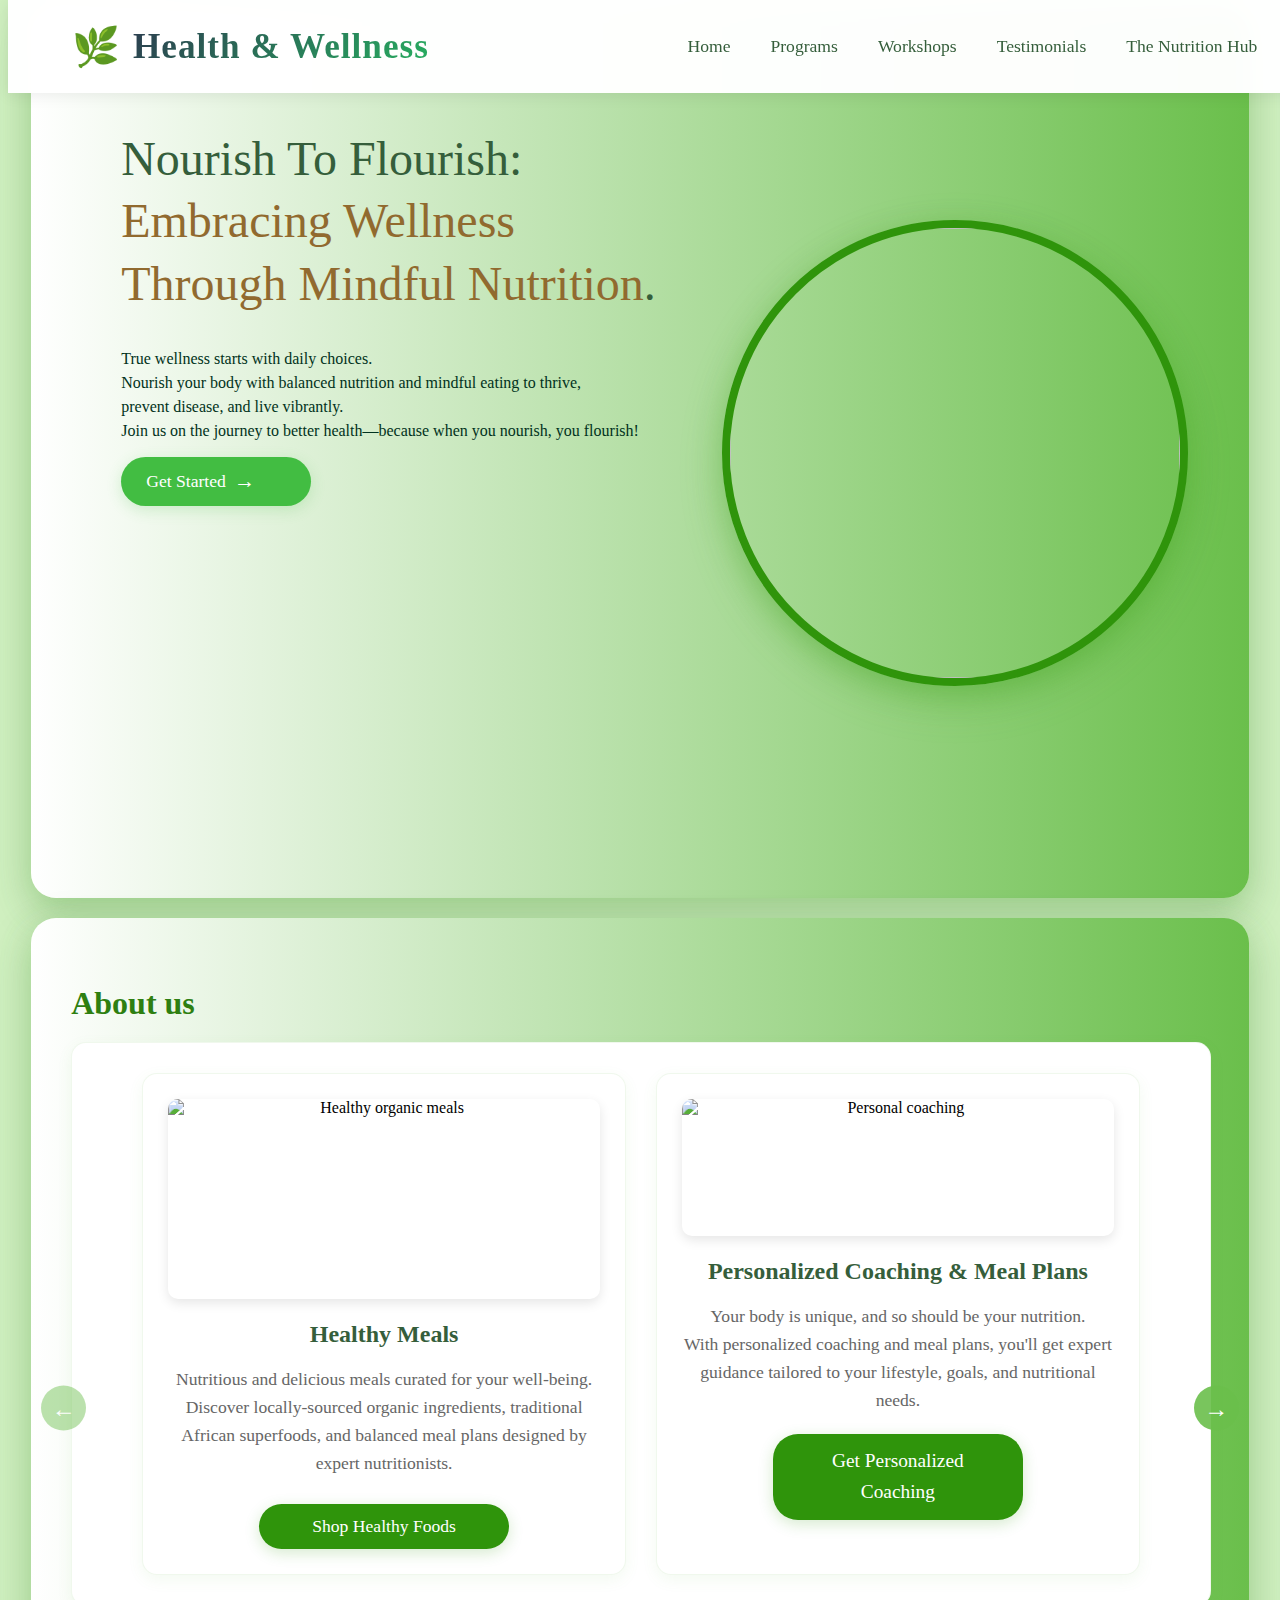
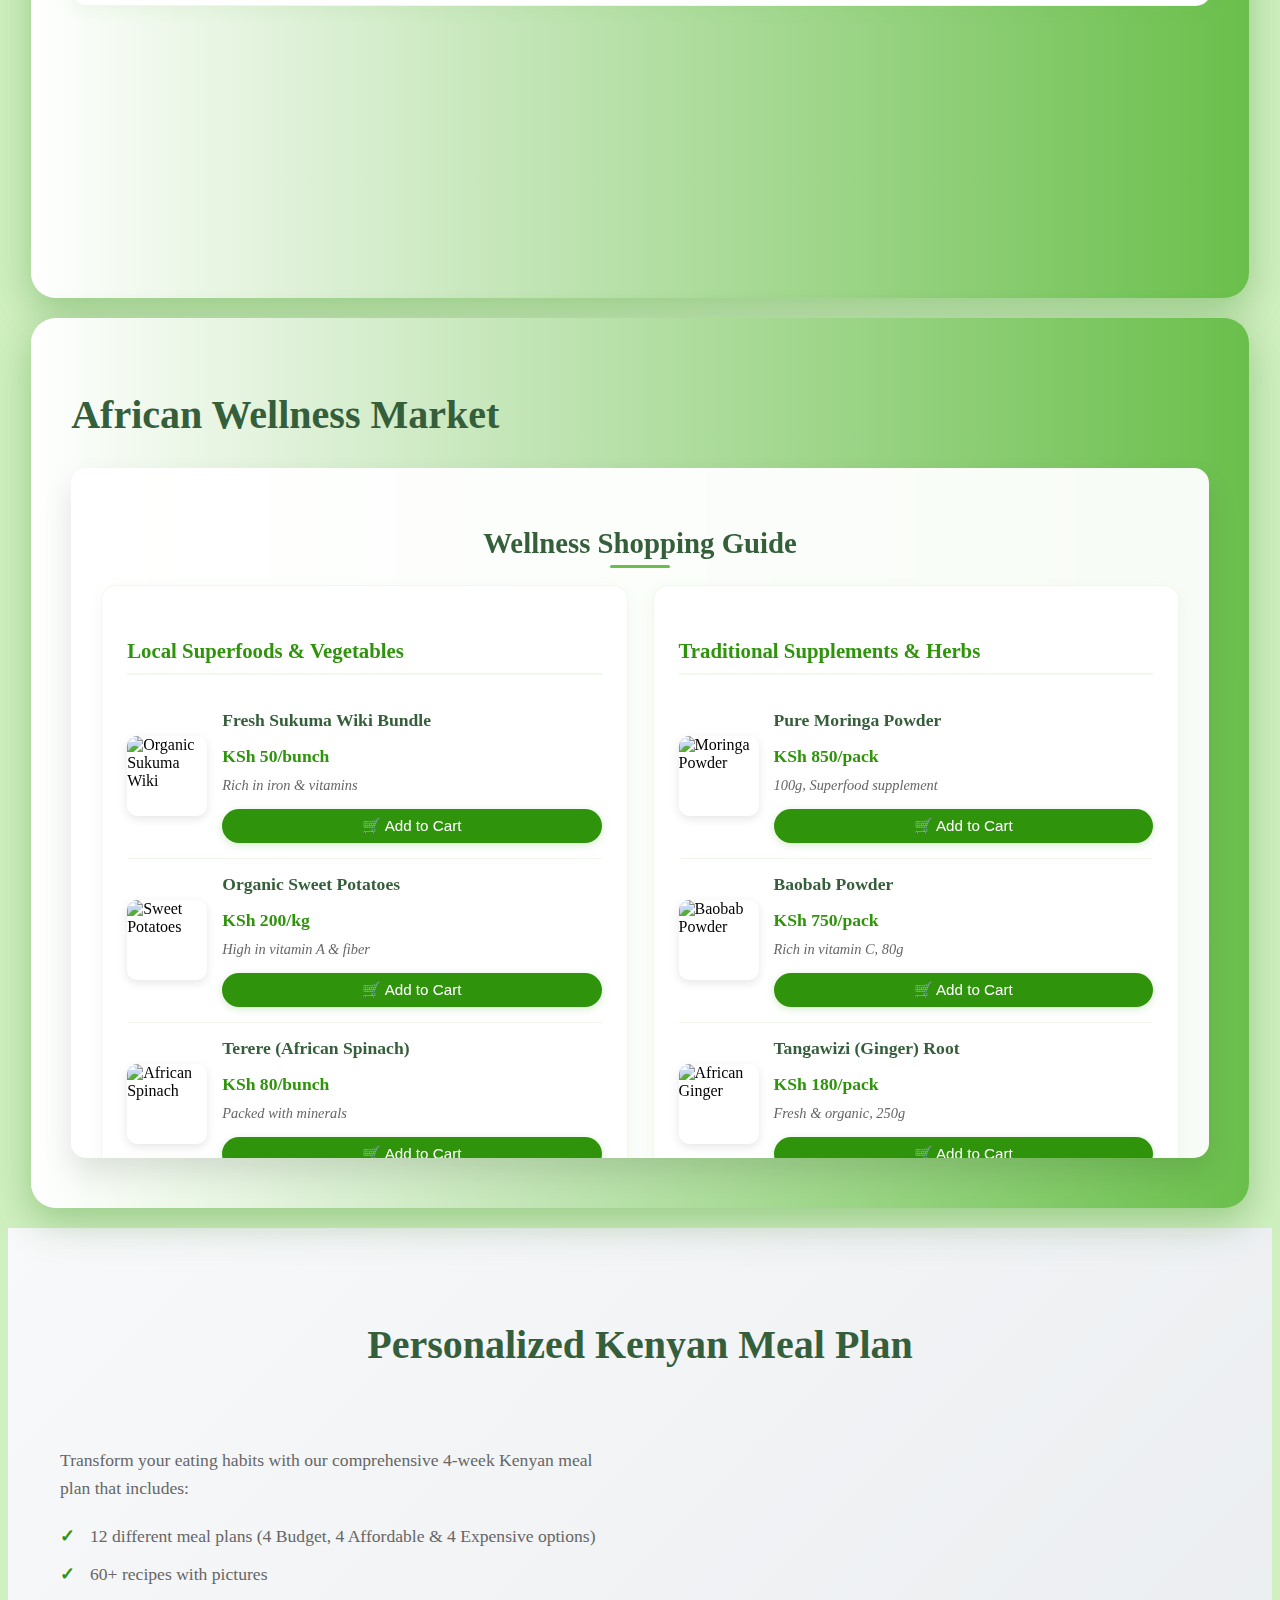
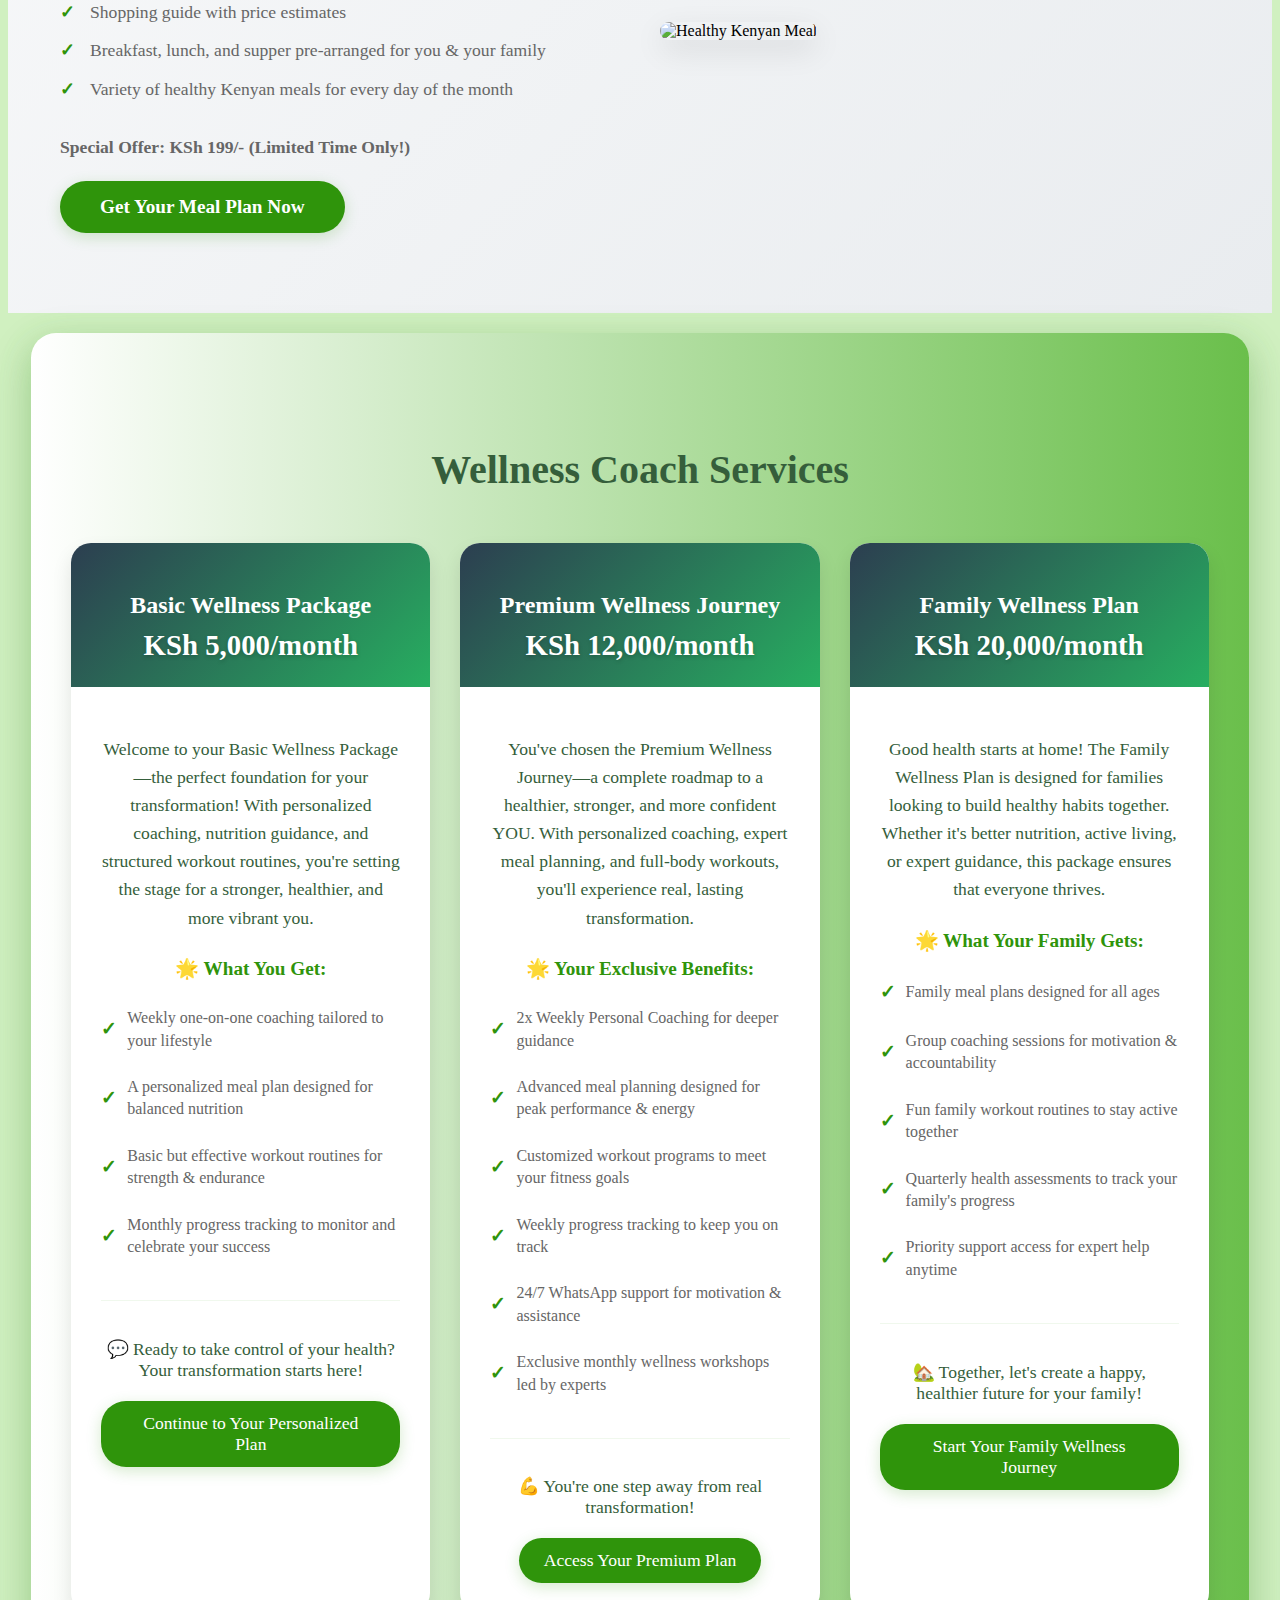
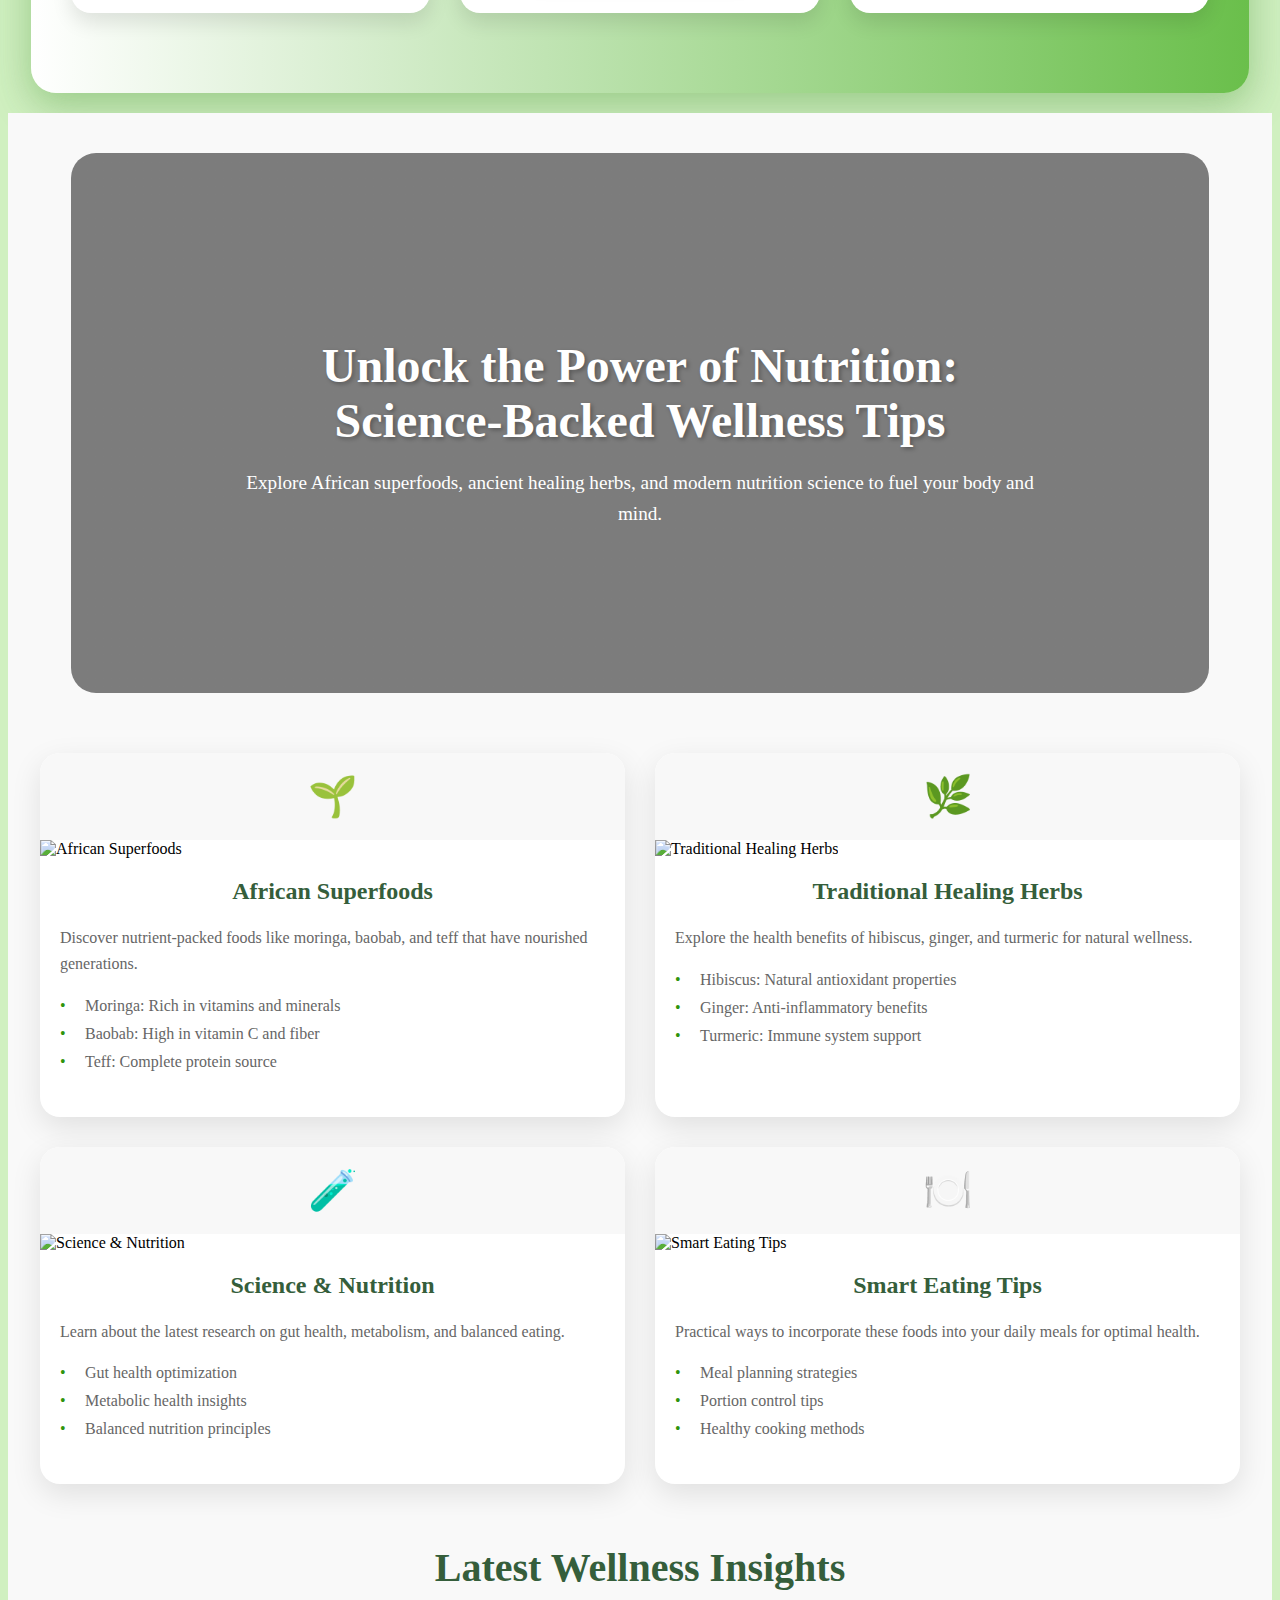
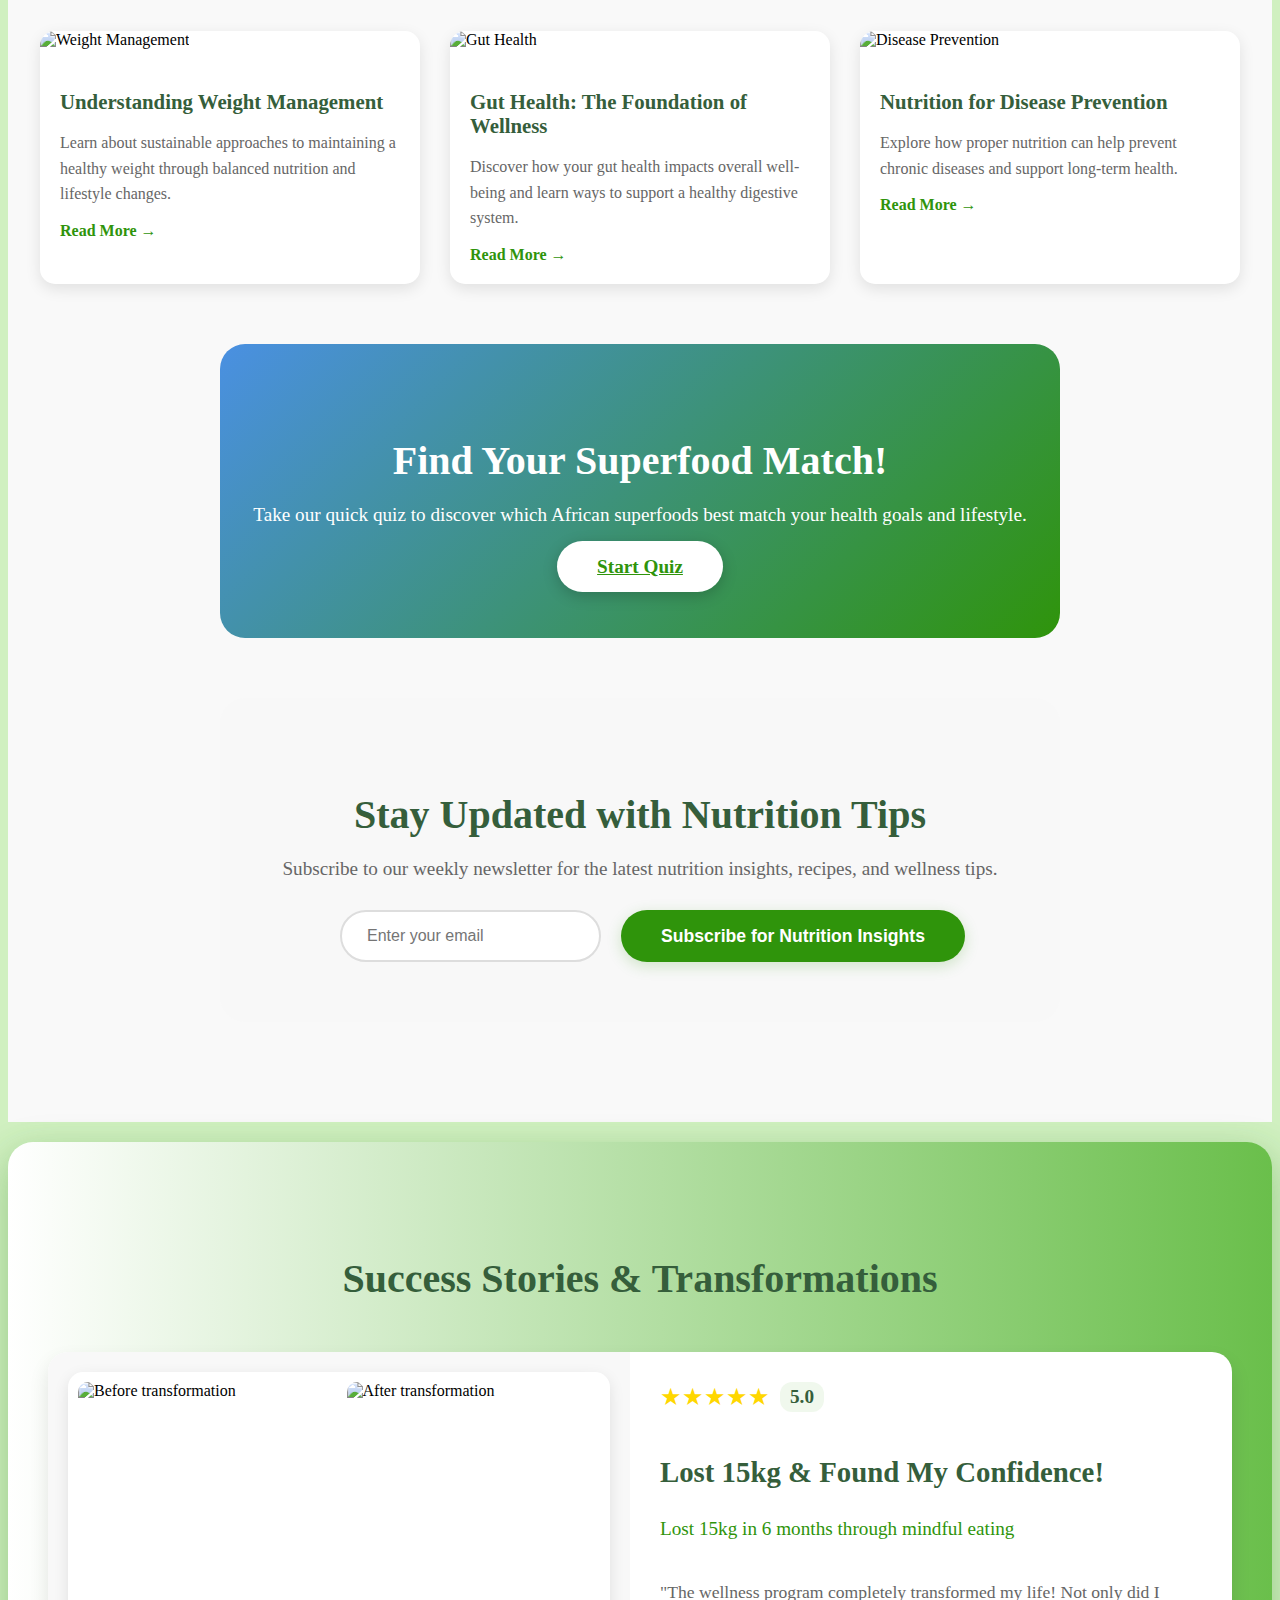
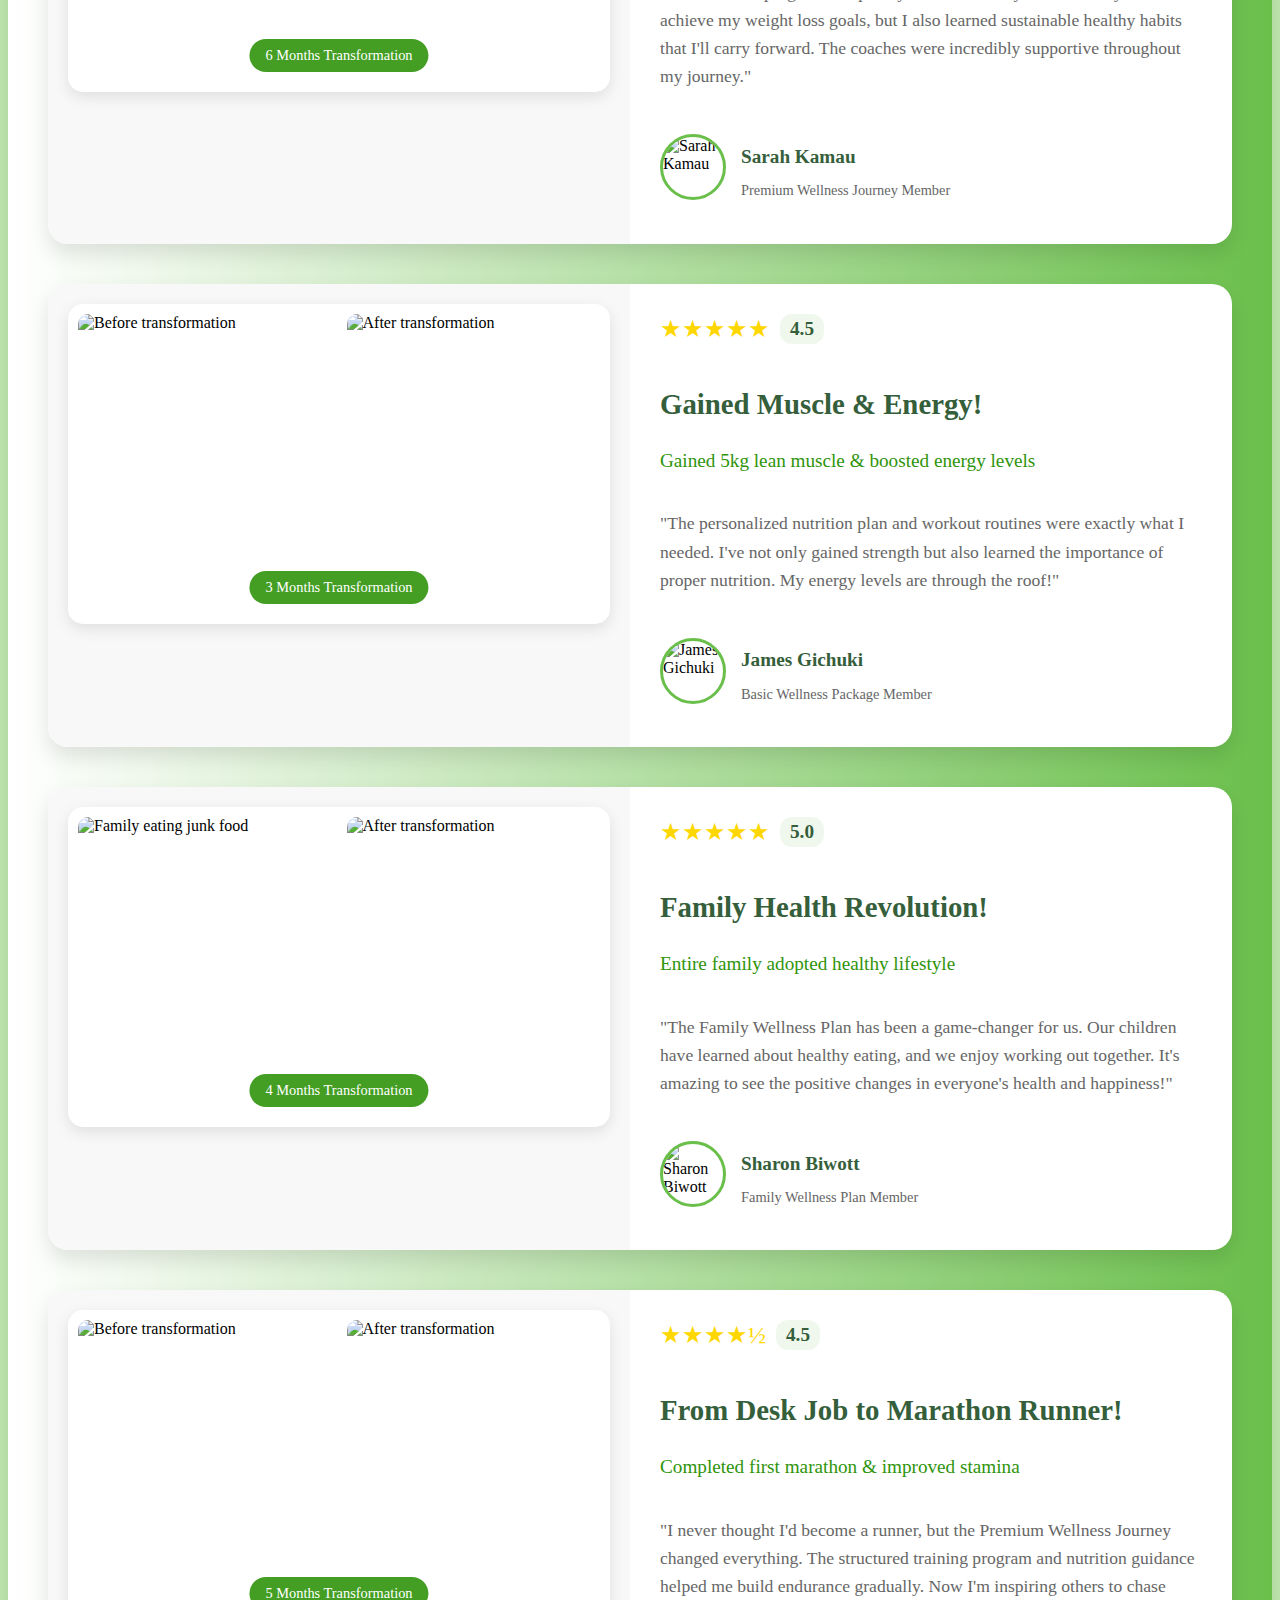
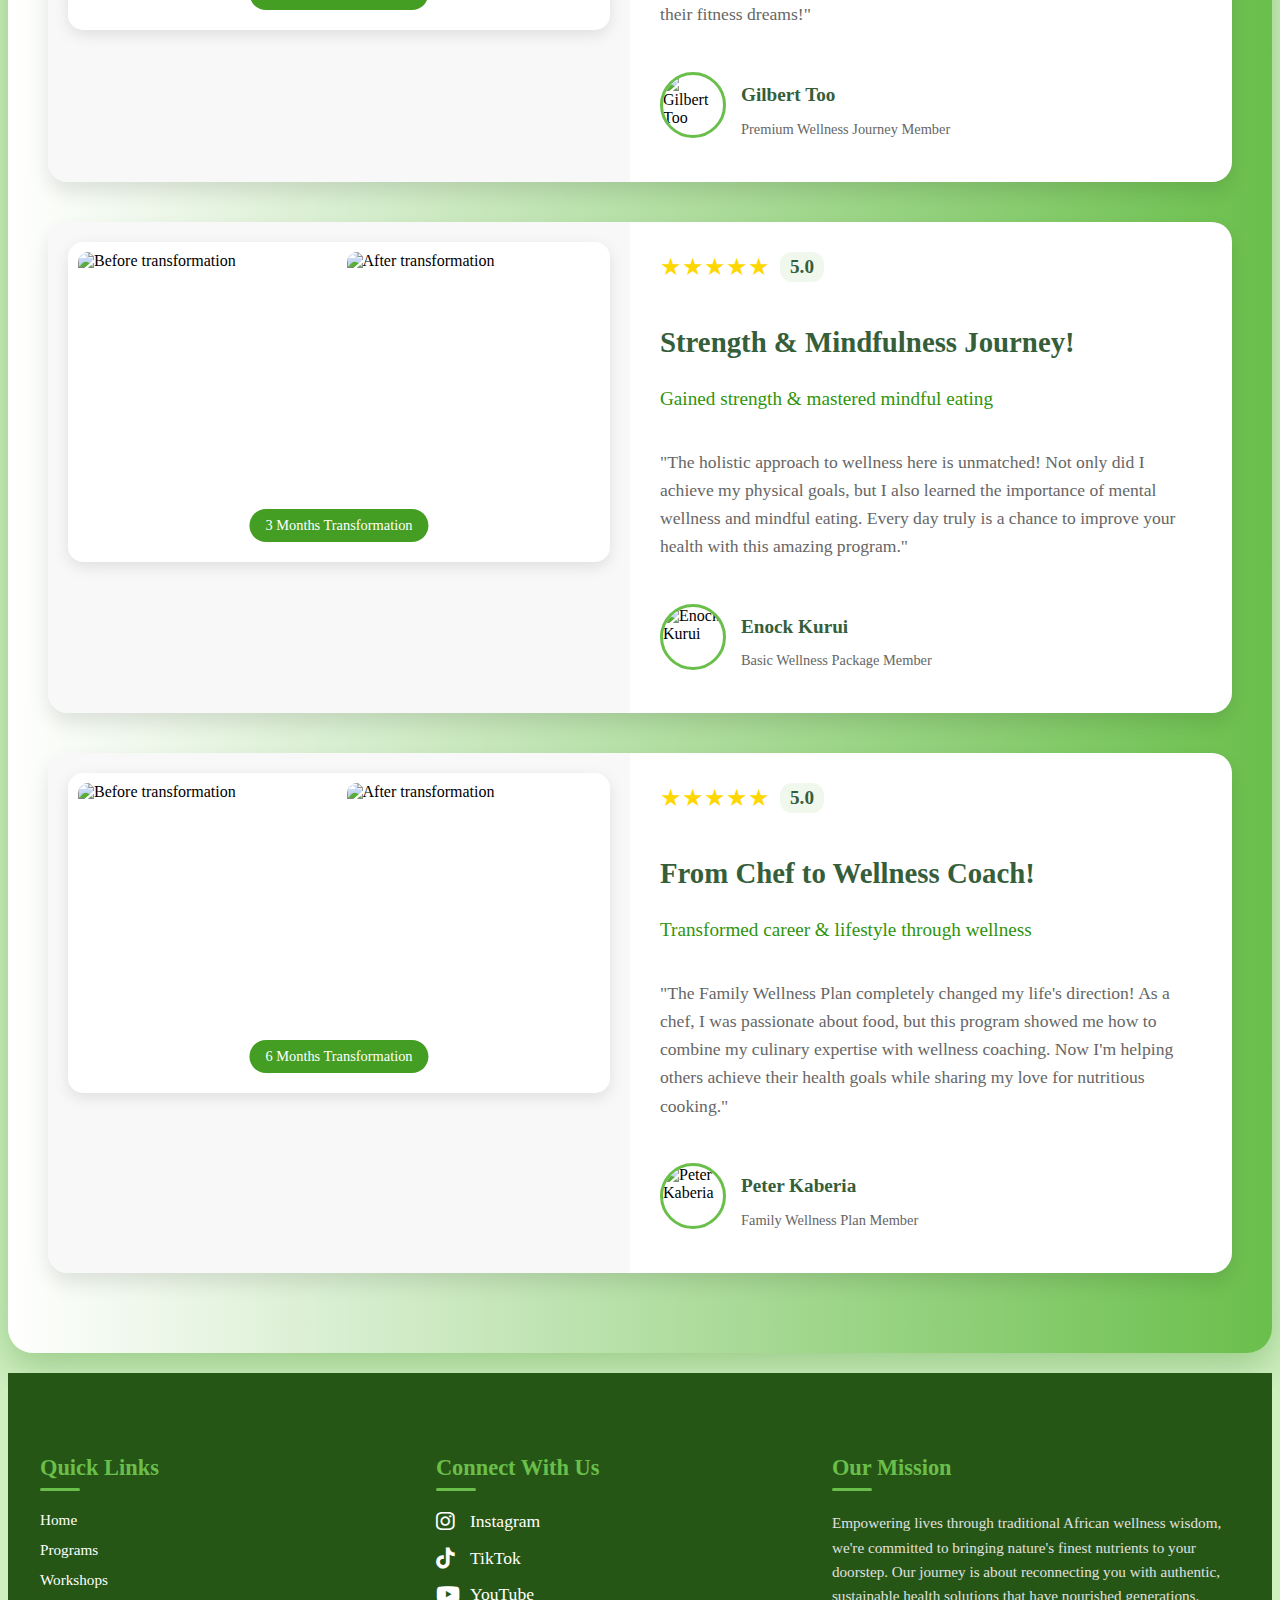
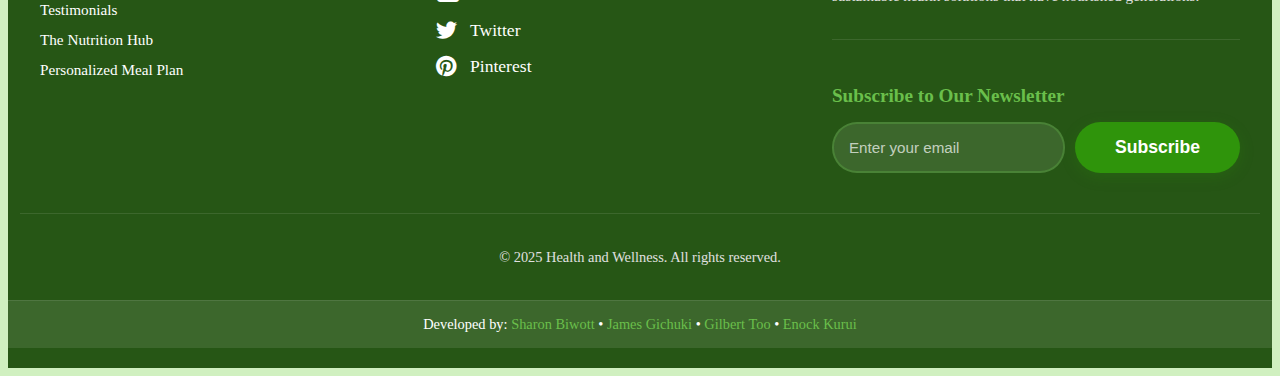
==== commit e58edbf3: "Created a Personalized Meal Plan, Added new file of Quiz for Start Quiz and added new section of Per" ====
--- a/index.html
+++ b/index.html
@@ -22,7 +22,7 @@
                     <li> <a href="#about" class="nav-link">Programs</a></li>
                     <li> <a href="#Workshops" class="nav-link">Workshops</a></li>
                     <li> <a href="#testimonials" class="nav-link">Testimonials</a></li>
-                    <li> <a href="#nutritional-insights" class="nav-link">Nutrion Hub</a></li>
+                    <li> <a href="#nutritional-insights" class="nav-link">The Nutrition Hub</a></li>
                     <li> <a href="#footer" class="nav-link">Contact</a></li>
                 </ul>
             </nav>
@@ -63,7 +63,7 @@
                 <img src="https://images.unsplash.com/photo-1571019614242-c5c5dee9f50b?w=500&auto=format" alt="Personal coaching" class="offering-img">
                 <h3>Personalized Coaching & Meal Plans</h3>
                 <p> Your body is unique, and so should be your nutrition. <br/> With personalized coaching and meal plans, you'll get expert guidance tailored to your lifestyle, goals, and nutritional needs.<p>
-                <a href="#wellness-articles" class="btn">Get Personalized Coaching</a>
+                <a href="#meal-plan-section" class="btn">Get Personalized Coaching</a>
             </div>
             <div class="offering">
                 <img src="https://images.unsplash.com/photo-1516062423079-7ca13cdc7f5a?w=500&auto=format" alt="Success story" class="offering-img">
@@ -151,7 +151,7 @@
                             </div>
                         </div>
                         <div class="product-item">
-                            <img src="https://blogger.googleusercontent.com/img/b/R29vZ2xl/AVvXsEgY8HO7RhmtL7h77RKKhzLl2ORPBT16qfmsnltg1vO2staMbynaDbl3D-obwdyjAHV4g00h7iT7EyFZiPyw6u2q4c40tR3kGp4wBOoxi-wcaBRKYyAkrHXyoeXqZ-njfSCBZQaQdSxN1aU/s640/t.jpg" alt="African Ginger" class="product-img">
+                            <img src="https://blogger.googleusercontent.com/img/b/R29vZ2xl/AVvXsEgY8HO7RhmtL7h77RKKhzLl2ORPBT16qfmsnltg1vO2staMbynaDbl3D-obwdyjAHV4g00h7iT7EyFZiPyw6u2q4c40tR3kGp4wBOoxi-wcaBRKYyAkrHXyoeXqZ-njfSCBZQaQdSxN1aUXTIuQW335AKVq07lTU2fI0&s" alt="African Ginger" class="product-img">
                             <div class="product-details">
                                 <h5>Tangawizi (Ginger) Root</h5>
                                 <p class="price">KSh 180/pack</p>
@@ -227,6 +227,30 @@
                         <span class="total-amount">KSh 0.00</span>
                     </div>
                     <a href="signUp.html" class="workshop-cta">Start Shopping →</a>
+                </div>
+            </div>
+        </div>
+    </section>
+
+    <!-- Personalized Meal Plan Section -->
+    <section id="meal-plan-section" class="meal-plan-section"> 
+        <div class="meal-plan-container">
+            <h2>Personalized Kenyan Meal Plan</h2>
+            <div class="meal-plan-content">
+                <div class="meal-plan-text">
+                    <p>Transform your eating habits with our comprehensive 4-week Kenyan meal plan that includes:</p>
+                    <ul>
+                        <li>12 different meal plans (4 Budget, 4 Affordable & 4 Expensive options)</li>
+                        <li>60+ recipes with pictures</li>
+                        <li>Shopping guide with price estimates</li>
+                        <li>Breakfast, lunch, and supper pre-arranged for you & your family</li>
+                        <li>Variety of healthy Kenyan meals for every day of the month</li>
+                    </ul>
+                    <p class="price-tag">Special Offer: KSh 199/- (Limited Time Only!)</p>
+                    <a href="https://gobeyondcalories.com/kenyan-meal-plan-google/?gad_source=2&gclid=Cj0KCQjw1um-BhDtARIsABjU5x660SfZP9iy7KJ57xMPK-KL4NeaYVpaAViW85JrmboO3vz3ryv094oaAkddEALw_wcB" target="_blank" class="meal-plan-btn">Get Your Meal Plan Now</a>
+                </div>
+                <div class="meal-plan-image">
+                    <img src="https://images.unsplash.com/photo-1546069901-ba9599a7e63c?w=800&auto=format" alt="Healthy Kenyan Meal">
                 </div>
             </div>
         </div>
@@ -333,7 +357,7 @@
         <div class="topics-grid">
             <div class="topic-card">
                 <div class="topic-icon">🌱</div>
-                <img src="https://images.unsplash.com/photo-1598009503747-f34d53b7df16?w=800&auto=format" alt="African Superfoods" class="topic-img">
+                <img src="https://encrypted-tbn0.gstatic.com/images?q=tbn:ANd9GcTccryNmi0jkbQoE4UhzC-RRIkgP-vAZG0-Bg&s" alt="African Superfoods" class="topic-img">
                 <h3>African Superfoods</h3>
                 <p>Discover nutrient-packed foods like moringa, baobab, and teff that have nourished generations.</p>
                 <ul class="topic-list">
@@ -345,7 +369,7 @@
 
             <div class="topic-card">
                 <div class="topic-icon">🌿</div>
-                <img src="https://images.unsplash.com/photo-1598009503747-f34d53b7df16?w=800&auto=format" alt="Traditional Healing Herbs" class="topic-img">
+                <img src="https://encrypted-tbn0.gstatic.com/images?q=tbn:ANd9GcRFWdHFitwnDL1fTI-4W3K-B1MUUrDpjB5-7Q&s" alt="Traditional Healing Herbs" class="topic-img">
                 <h3>Traditional Healing Herbs</h3>
                 <p>Explore the health benefits of hibiscus, ginger, and turmeric for natural wellness.</p>
                 <ul class="topic-list">
@@ -357,7 +381,7 @@
 
             <div class="topic-card">
                 <div class="topic-icon">🧪</div>
-                <img src="https://images.unsplash.com/photo-1598009503747-f34d53b7df16?w=800&auto=format" alt="Science & Nutrition" class="topic-img">
+                <img src="https://encrypted-tbn0.gstatic.com/images?q=tbn:ANd9GcThye13jJwx2LTngzUIiHh5_TsvTV-yQF8uhA&s" alt="Science & Nutrition" class="topic-img">
                 <h3>Science & Nutrition</h3>
                 <p>Learn about the latest research on gut health, metabolism, and balanced eating.</p>
                 <ul class="topic-list">
@@ -369,7 +393,7 @@
 
             <div class="topic-card">
                 <div class="topic-icon">🍽️</div>
-                <img src="https://images.unsplash.com/photo-1598009503747-f34d53b7df16?w=800&auto=format" alt="Smart Eating Tips" class="topic-img">
+                <img src="https://encrypted-tbn0.gstatic.com/images?q=tbn:ANd9GcSbmaymnS0xeUDv-6DHNABkOifZY-aJQcCkiw&s" alt="Smart Eating Tips" class="topic-img">
                 <h3>Smart Eating Tips</h3>
                 <p>Practical ways to incorporate these foods into your daily meals for optimal health.</p>
                 <ul class="topic-list">
@@ -385,29 +409,29 @@
             <h2>Latest Wellness Insights</h2>
             <div class="blog-grid">
                 <article class="blog-card">
-                    <img src="https://images.unsplash.com/photo-1598009503747-f34d53b7df16?w=800&auto=format" alt="Weight Management" class="blog-img">
+                    <img src="https://encrypted-tbn0.gstatic.com/images?q=tbn:ANd9GcQyp9Z9T5zaTlzBDAmGCDCOoZN2Z3-feULX1Q&s" alt="Weight Management" class="blog-img">
                     <div class="blog-content">
                         <h3>Understanding Weight Management</h3>
                         <p>Learn about sustainable approaches to maintaining a healthy weight through balanced nutrition and lifestyle changes.</p>
-                        <a href="#" class="read-more">Read More →</a>
+                        <a href="https://www.linkedin.com/pulse/understanding-weight-loss-supplements-vzooc/" target="_blank" class="read-more">Read More →</a>
                     </div>
                 </article>
 
                 <article class="blog-card">
-                    <img src="https://images.unsplash.com/photo-1598009503747-f34d53b7df16?w=800&auto=format" alt="Gut Health" class="blog-img">
+                    <img src="https://media.licdn.com/dms/image/v2/D4D12AQFCrnPu3IDa9w/article-cover_image-shrink_720_1280/article-cover_image-shrink_720_1280/0/1733745192398?e=2147483647&v=beta&t=-Mh0ZV2BDKKg7W9ENQvaD5cdXgNB490Vs3Bj6sFIO7Y" alt="Gut Health" class="blog-img">
                     <div class="blog-content">
                         <h3>Gut Health: The Foundation of Wellness</h3>
                         <p>Discover how your gut health impacts overall well-being and learn ways to support a healthy digestive system.</p>
-                        <a href="#" class="read-more">Read More →</a>
+                        <a href="https://www.linkedin.com/pulse/gut-health-foundation-well-being-win-health-gpydf/" target="_blank" class="read-more">Read More →</a>
                     </div>
                 </article>
 
                 <article class="blog-card">
-                    <img src="https://images.unsplash.com/photo-1598009503747-f34d53b7df16?w=800&auto=format" alt="Disease Prevention" class="blog-img">
+                    <img src="https://media.istockphoto.com/id/1311936090/photo/healthy-lifestyle-on-ketogenic-diet-eating-clean-keto-food-good-health-dietary-in-heart-dish.jpg?s=612x612&w=0&k=20&c=9PK9EQjWuJ9mhQ1rDpw1H6gx3l-8tPO-TwM_eISKvpY=" alt="Disease Prevention" class="blog-img">
                     <div class="blog-content">
                         <h3>Nutrition for Disease Prevention</h3>
                         <p>Explore how proper nutrition can help prevent chronic diseases and support long-term health.</p>
-                        <a href="#" class="read-more">Read More →</a>
+                        <a href="https://www.partnermd.com/blog/why-does-good-nutrition-matter-in-disease-prevention" target="_blank" class="read-more">Read More →</a>
                     </div>
                 </article>
             </div>
@@ -417,7 +441,7 @@
         <div class="quiz-section">
             <h2>Find Your Superfood Match!</h2>
             <p>Take our quick quiz to discover which African superfoods best match your health goals and lifestyle.</p>
-            <button class="start-quiz-btn">Start Quiz</button>
+            <a href="quiz.html" class="start-quiz-btn">Start Quiz</a>
         </div>
 
         <!-- Newsletter Subscription -->
@@ -425,7 +449,7 @@
             <div class="newsletter-content">
                 <h2>Stay Updated with Nutrition Tips</h2>
                 <p>Subscribe to our weekly newsletter for the latest nutrition insights, recipes, and wellness tips.</p>
-                <form class="newsletter-form">
+                <form class="newsletter-form" id="newsletterForm">
                     <input type="email" placeholder="Enter your email" required>
                     <button type="submit" class="subscribe-btn">Subscribe for Nutrition Insights</button>
                 </form>
@@ -550,6 +574,29 @@
                     </div>
                 </div>
             </div>
+
+            <div class="testimonial-card">
+                <div class="testimonial-images">
+                    <div class="before-after">
+                        <img src="https://img.freepik.com/premium-photo/midsection-man-preparing-food-kitchen_1048944-23362485.jpg" alt="Before transformation" class="before-img">
+                        <img src="https://media.istockphoto.com/id/1476002158/photo/remote-trainings-young-black-guy-having-video-call-with-sport-coach.jpg?s=612x612&w=0&k=20&c=TfjffQWthrKQ3BLGo1dMGmhIOmUpkUK87DoW-UH0yTA=" alt="After transformation" class="after-img">
+                        <span class="transformation-label">6 Months Transformation</span>
+                    </div>
+                </div>
+                <div class="testimonial-content">
+                    <div class="star-rating">★★★★★ <span class="rating-number">5.0</span></div>
+                    <h3>From Chef to Wellness Coach!</h3>
+                    <p class="achievement">Transformed career & lifestyle through wellness</p>
+                    <p class="testimonial-text">"The Family Wellness Plan completely changed my life's direction! As a chef, I was passionate about food, but this program showed me how to combine my culinary expertise with wellness coaching. Now I'm helping others achieve their health goals while sharing my love for nutritious cooking."</p>
+                    <div class="client-info">
+                        <img src="https://media.istockphoto.com/id/1476002158/photo/remote-trainings-young-black-guy-having-video-call-with-sport-coach.jpg?s=612x612&w=0&k=20&c=TfjffQWthrKQ3BLGo1dMGmhIOmUpkUK87DoW-UH0yTA=" alt="Peter Kaberia" class="client-img">
+                        <div>
+                            <h4>Peter Kaberia</h4>
+                            <p>Family Wellness Plan Member</p>
+                        </div>
+                    </div>
+                </div>
+            </div>
         </div>
     </section>
 
@@ -558,22 +605,23 @@
     <footer id="footer">
         <div class="footer-container">
             <div class="footer-column">
-                <h3>Shop by Category</h3>
+                <h3>Quick Links</h3>
                 <ul>
-                    <li><a href="#Workshops">Local Superfoods & Vegetables</a></li>
-                    <li><a href="#Workshops">Traditional Supplements & Herbs</a></li>
-                    <li><a href="#Workshops">Traditional Grains & Proteins</a></li>
-                    <li><a href="#Workshops">Traditional Beverages</a></li>
-                    <li><a href="#wellness-coach">Wellness Coaching Services</a></li>
+                    <li><a href="index.html">Home</a></li>
+                    <li><a href="index.html#about">Programs</a></li>
+                    <li><a href="index.html#Workshops">Workshops</a></li>
+                    <li><a href="index.html#testimonials">Testimonials</a></li>
+                    <li><a href="index.html#nutritional-insights">The Nutrition Hub</a></li>
+                    <li><a href="https://gobeyondcalories.com/kenyan-meal-plan-google/?gad_source=2&gclid=Cj0KCQjw1um-BhDtARIsABjU5x660SfZP9iy7KJ57xMPK-KL4NeaYVpaAViW85JrmboO3vz3ryv094oaAkddEALw_wcB" target="_blank">Personalized Meal Plan</a></li>
                 </ul>
             </div>
             <div class="footer-column social-media">
                 <h3>Connect With Us</h3>
                 <div class="social-links">
-                    <a href="https://www.pinterest.com/wholeb0dywellness/" target="_blank" class="social-link"><i class="fab fa-instagram"></i> Instagram</a>
-                    <a href="https://www.pinterest.com/wholeb0dywellness/" target="_blank" class="social-link"><i class="fab fa-tiktok"></i> TikTok</a>
-                    <a href="https://www.pinterest.com/wholeb0dywellness/" target="_blank" class="social-link"><i class="fab fa-youtube"></i> YouTube</a>
-                    <a href="https://www.pinterest.com/wholeb0dywellness/" target="_blank" class="social-link"><i class="fab fa-twitter"></i> Twitter</a>
+                    <a href="https://www.instagram.com/health_and_wellness_254?igsh=ajh6M3MwNXhrbjBq" target="_blank" class="social-link"><i class="fab fa-instagram"></i> Instagram</a>
+                    <a href="https://www.tiktok.com/@wholebodywellness29?_t=ZM-8upmIcXGKUX&_r=1" target="_blank" class="social-link"><i class="fab fa-tiktok"></i> TikTok</a>
+                    <a href="https://www.youtube.com/@healthandwellnessspot" target="_blank" class="social-link"><i class="fab fa-youtube"></i> YouTube</a>
+                    <a href="https://x.com/NutritionTipzzz?t=PKk7m4TR4_QXq7apO0rPdw&s=08" target="_blank" class="social-link"><i class="fab fa-twitter"></i> Twitter</a>
                     <a href="https://www.pinterest.com/wholeb0dywellness/" target="_blank" class="social-link"><i class="fab fa-pinterest"></i> Pinterest</a>
                 </div>
             </div>
@@ -596,10 +644,16 @@
             <p>Developed by: 
                 <a href="https://github.com/Biwott362" target="_blank">Sharon Biwott</a> • 
                 <a href="https://github.com/James-Gichuki2104" target="_blank">James Gichuki</a> • 
-                <a href="https://github.com/Tookip" target="_blank">Gilbert Too</a>
+                <a href="https://github.com/Tookip" target="_blank">Gilbert Too</a> •
+                <a href="https://github.com/Enock12-kip" target="_blank">Enock Kurui</a>
             </p>
         </div>
     </footer>
+
+    <!-- Add success message div -->
+    <div class="subscribe-message" id="newsletterSubscribeMessage">Thanks for subscribing! We'll be in touch.</div>
+    <div class="subscribe-message" id="nutritionSubscribeMessage">Thanks for subscribing to our Nutritional Insights! You'll receive weekly tips and updates.</div>
+
     <!-- Add Font Awesome for social media icons -->
     <link rel="stylesheet" href="https://cdnjs.cloudflare.com/ajax/libs/font-awesome/6.0.0/css/all.min.css">
     <style>
@@ -626,11 +680,189 @@
             color: #2f940b;
             text-decoration: underline;
         }
+
+        .subscribe-message {
+            display: none;
+            position: fixed;
+            top: 20px;
+            right: 20px;
+            background: #2f940b;
+            color: white;
+            padding: 15px 25px;
+            border-radius: 5px;
+            box-shadow: 0 4px 15px rgba(0, 0, 0, 0.2);
+            z-index: 1000;
+            animation: slideIn 0.5s ease;
+        }
+
+        @keyframes slideIn {
+            from {
+                transform: translateX(100%);
+                opacity: 0;
+            }
+            to {
+                transform: translateX(0);
+                opacity: 1;
+            }
+        }
+
+        @keyframes slideOut {
+            from {
+                transform: translateX(0);
+                opacity: 1;
+            }
+            to {
+                transform: translateX(100%);
+                opacity: 0;
+            }
+        }
+
+        @media (max-width: 768px) {
+            .footer-container {
+                grid-template-columns: 1fr;
+                text-align: center;
+            }
+
+            .social-links {
+                align-items: center;
+            }
+
+            .subscribe-form {
+                flex-direction: column;
+            }
+        }
+
+        .meal-plan-section {
+            padding: 60px 20px;
+            background: linear-gradient(135deg, #f8f9fa 0%, #e9ecef 100%);
+        }
+
+        .meal-plan-container {
+            max-width: 1200px;
+            margin: 0 auto;
+        }
+
+        .meal-plan-container h2 {
+            text-align: center;
+            color: #355e3b;
+            font-size: 2.5em;
+            margin-bottom: 40px;
+        }
+
+        .meal-plan-content {
+            display: grid;
+            grid-template-columns: 1fr 1fr;
+            gap: 40px;
+            align-items: center;
+        }
+
+        .meal-plan-text {
+            padding: 20px;
+        }
+
+        .meal-plan-text p {
+            color: #666;
+            font-size: 1.1em;
+            line-height: 1.6;
+            margin-bottom: 20px;
+        }
+
+        .meal-plan-text ul {
+            list-style: none;
+            padding: 0;
+            margin-bottom: 30px;
+        }
+
+        .meal-plan-text ul li {
+            color: #666;
+            font-size: 1.1em;
+            line-height: 1.6;
+            margin-bottom: 10px;
+            padding-left: 30px;
+            position: relative;
+        }
+
+        .meal-plan-text ul li:before {
+            content: "✓";
+            color: #2f940b;
+            position: absolute;
+            left: 0;
+            font-weight: bold;
+        }
+
+        .price-tag {
+            font-size: 1.3em;
+            color: #2f940b;
+            font-weight: 600;
+            margin: 20px 0;
+        }
+
+        .meal-plan-btn {
+            display: inline-block;
+            padding: 15px 40px;
+            background: #2f940b;
+            color: white;
+            text-decoration: none;
+            border-radius: 30px;
+            font-size: 1.2em;
+            font-weight: 600;
+            transition: all 0.3s ease;
+            box-shadow: 0 4px 15px rgba(47, 148, 11, 0.2);
+        }
+
+        .meal-plan-btn:hover {
+            background: #247808;
+            transform: translateY(-2px);
+            box-shadow: 0 6px 20px rgba(47, 148, 11, 0.3);
+        }
+
+        .meal-plan-image img {
+            width: 100%;
+            height: auto;
+            border-radius: 15px;
+            box-shadow: 0 10px 30px rgba(0, 0, 0, 0.1);
+        }
+
+        @media (max-width: 768px) {
+            .meal-plan-content {
+                grid-template-columns: 1fr;
+            }
+
+            .meal-plan-image {
+                order: -1;
+            }
+        }
     </style>
-    <script src="script.js">
-        
+    <script>
+        // Newsletter subscription form handling
+        document.getElementById('newsletterForm').addEventListener('submit', function(e) {
+            e.preventDefault();
+            const message = document.getElementById('newsletterSubscribeMessage');
+            message.style.display = 'block';
+            this.reset();
+            setTimeout(() => {
+                message.classList.add('hide');
+                setTimeout(() => {
+                    message.style.display = 'none';
+                }, 500);
+            }, 3000);
+        });
+
+        // Nutritional Insights subscription form handling
+        document.getElementById('nutritionForm').addEventListener('submit', function(e) {
+            e.preventDefault();
+            const message = document.getElementById('nutritionSubscribeMessage');
+            message.style.display = 'block';
+            this.reset();
+            setTimeout(() => {
+                message.classList.add('hide');
+                setTimeout(() => {
+                    message.style.display = 'none';
+                }, 500);
+            }, 3000);
+        });
     </script>
-  
+    <script src="script.js"></script>
 </body>
 
 </html>--- a/style.css
+++ b/style.css
@@ -1524,27 +1524,22 @@
 
 /* Nutritional Insights Section Styles */
 .nutritional-insights {
+    padding: 40px 0;
+    background: #f9f9f9;
+}
+
+.nutrition-hero {
     width: 90%;
-    padding: 80px 40px;
-    background: linear-gradient(to right, #FFFFFF, #6ABF4B);
-    margin: 20px auto;
-    border-radius: 25px;
-    box-shadow: 0 10px 30px rgba(106, 191, 75, 0.3),
-                0 15px 45px rgba(53, 94, 59, 0.2);
-}
-
-.nutrition-hero {
-    width: 100%;
     height: 60vh;
     background: linear-gradient(rgba(0, 0, 0, 0.5), rgba(0, 0, 0, 0.5)),
                 url('https://images.unsplash.com/photo-1598009503747-f34d53b7df16?w=1600&auto=format') center/cover;
-    border-radius: 15px;
+    margin: 0 auto;
+    border-radius: 25px;
     display: flex;
     align-items: center;
     justify-content: center;
     text-align: center;
     color: white;
-    margin-bottom: 40px;
 }
 
 .nutrition-hero .hero-content {
@@ -1794,11 +1789,6 @@
 }
 
 @media (max-width: 768px) {
-    .nutritional-insights {
-        width: 95%;
-        padding: 40px 20px;
-    }
-
     .nutrition-hero {
         height: 50vh;
     }
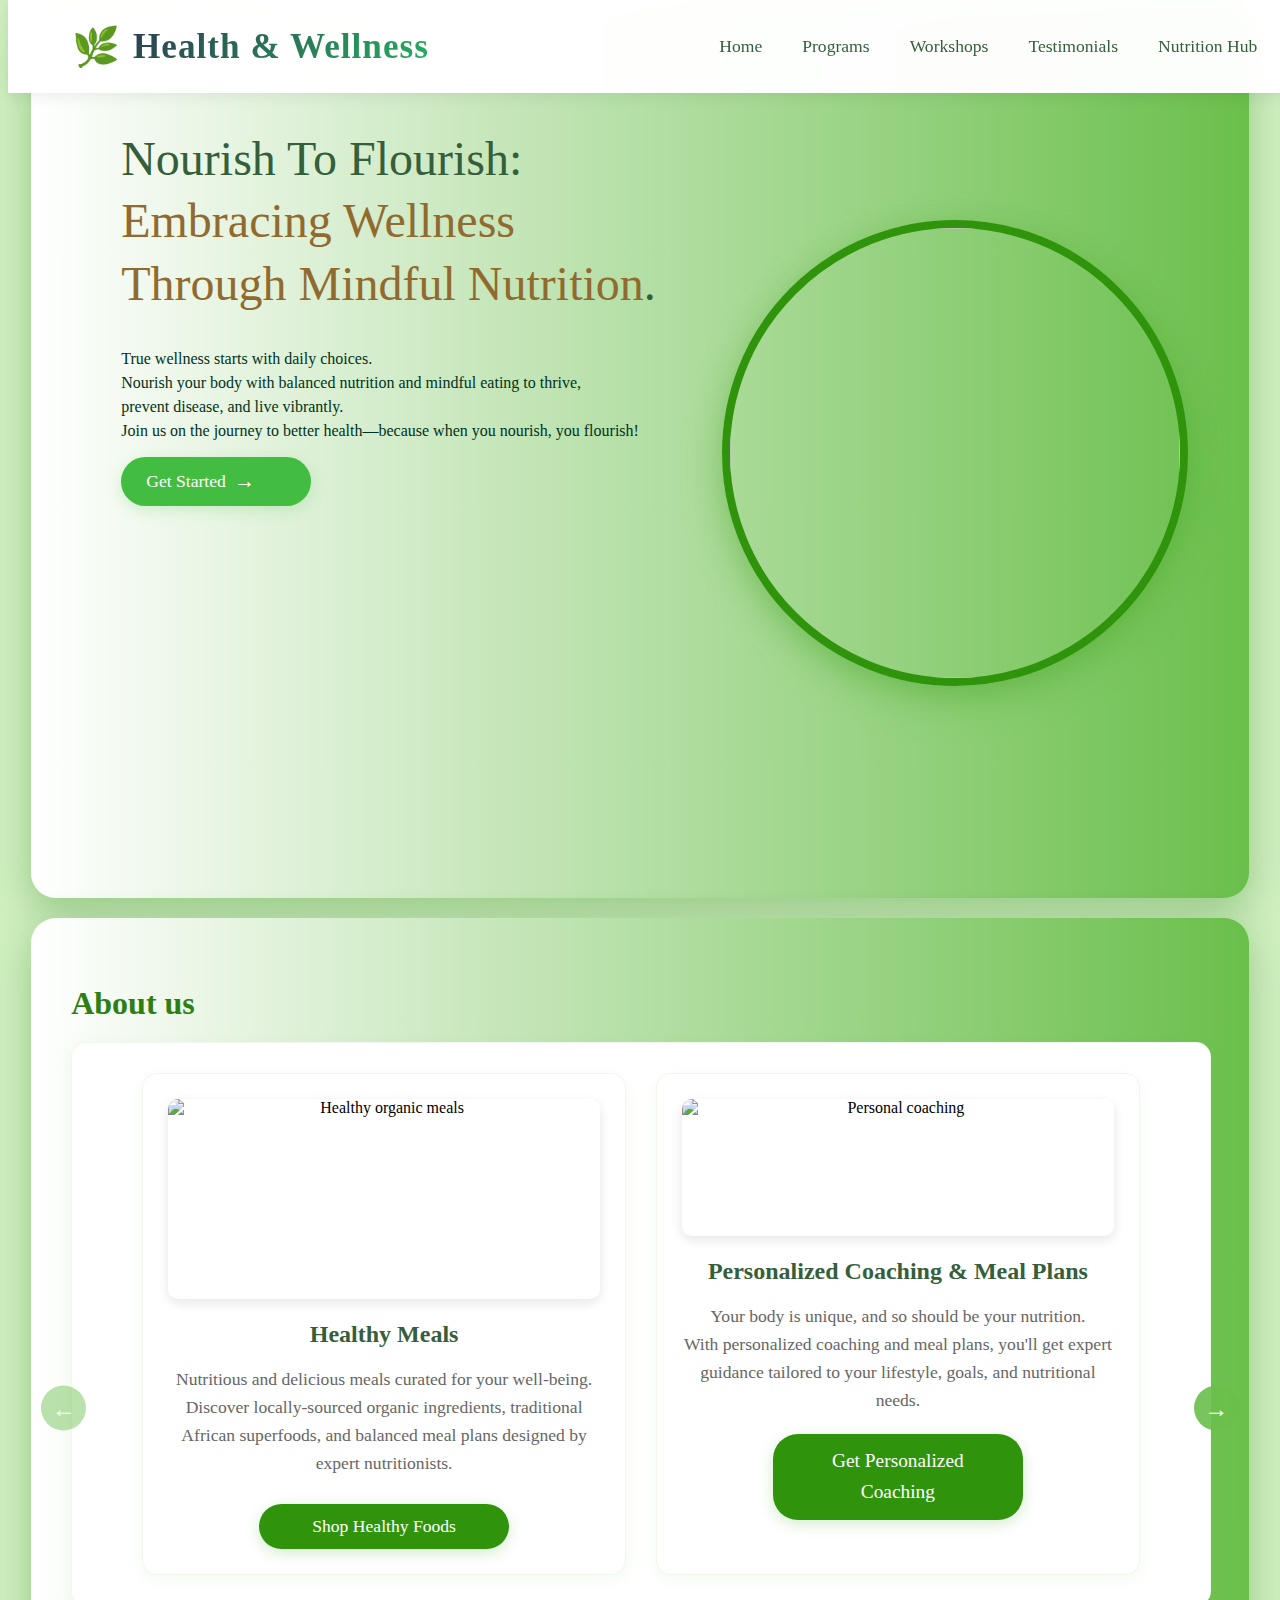
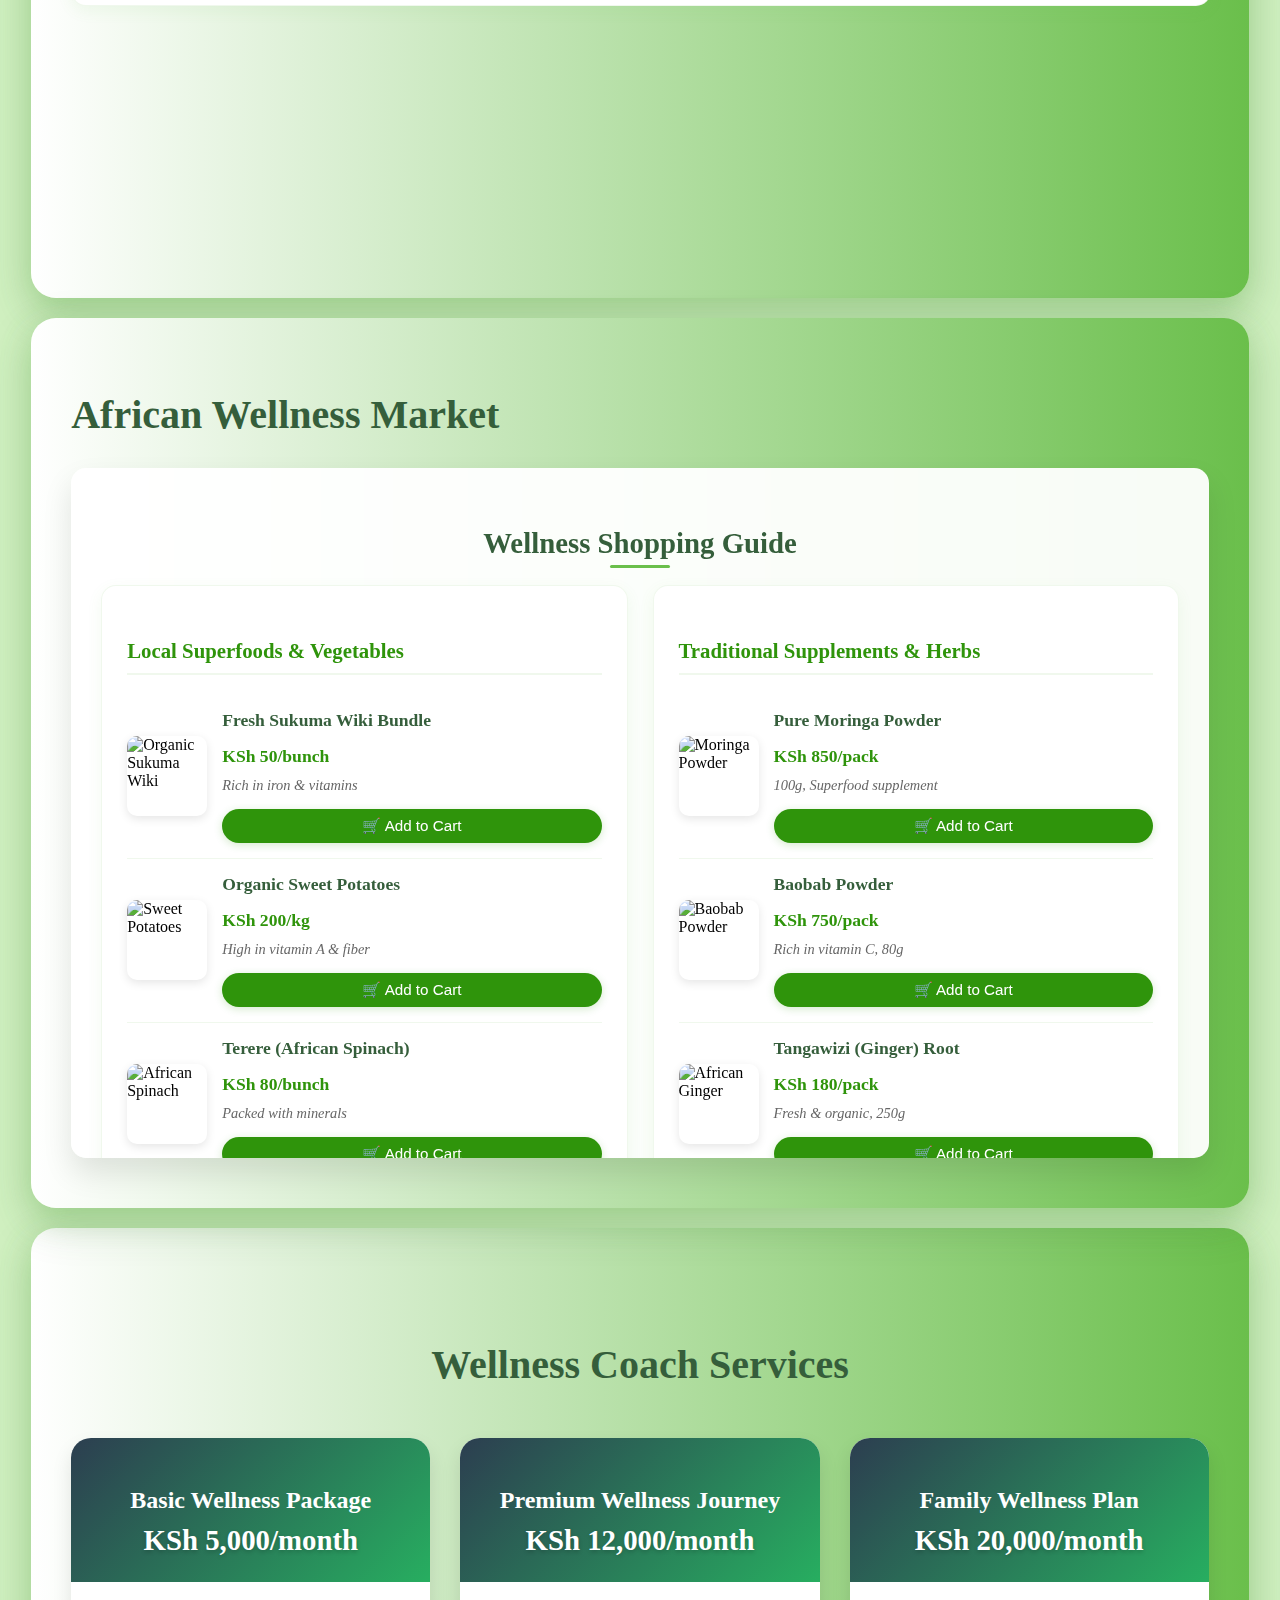
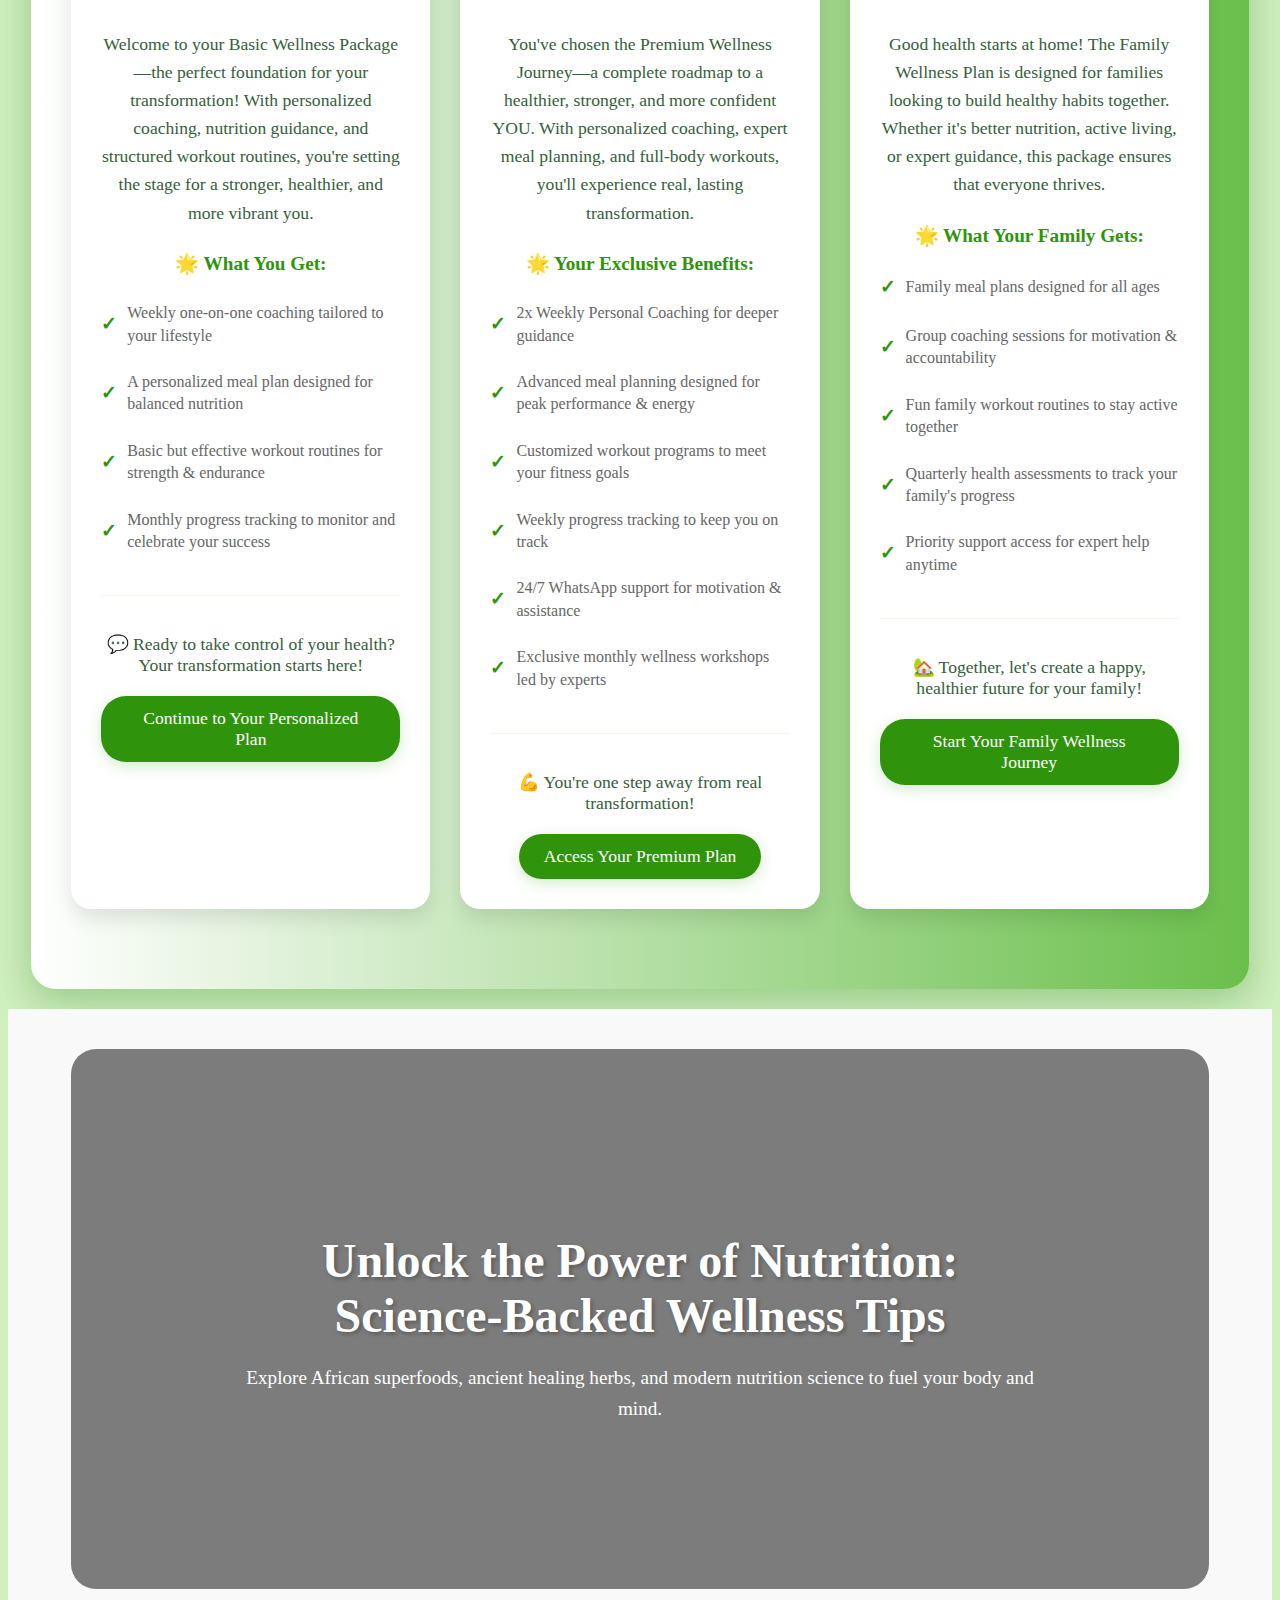
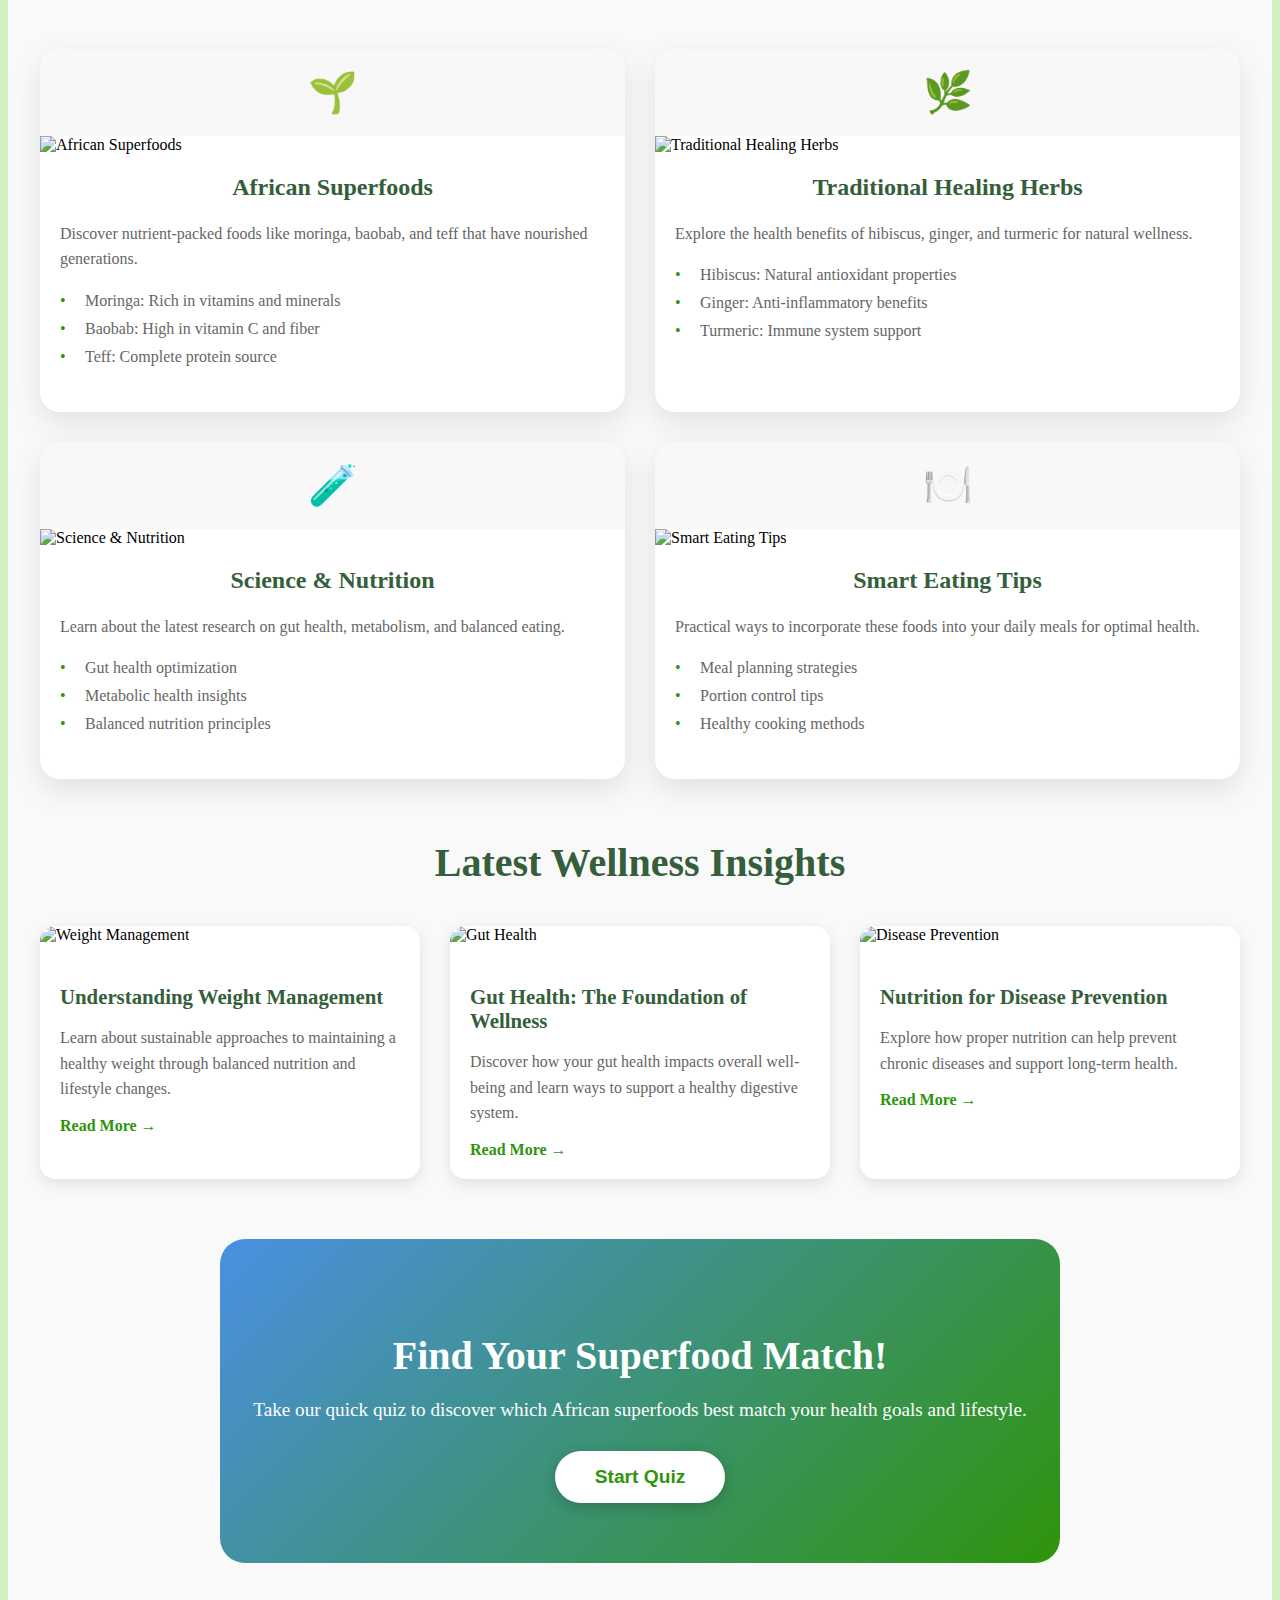
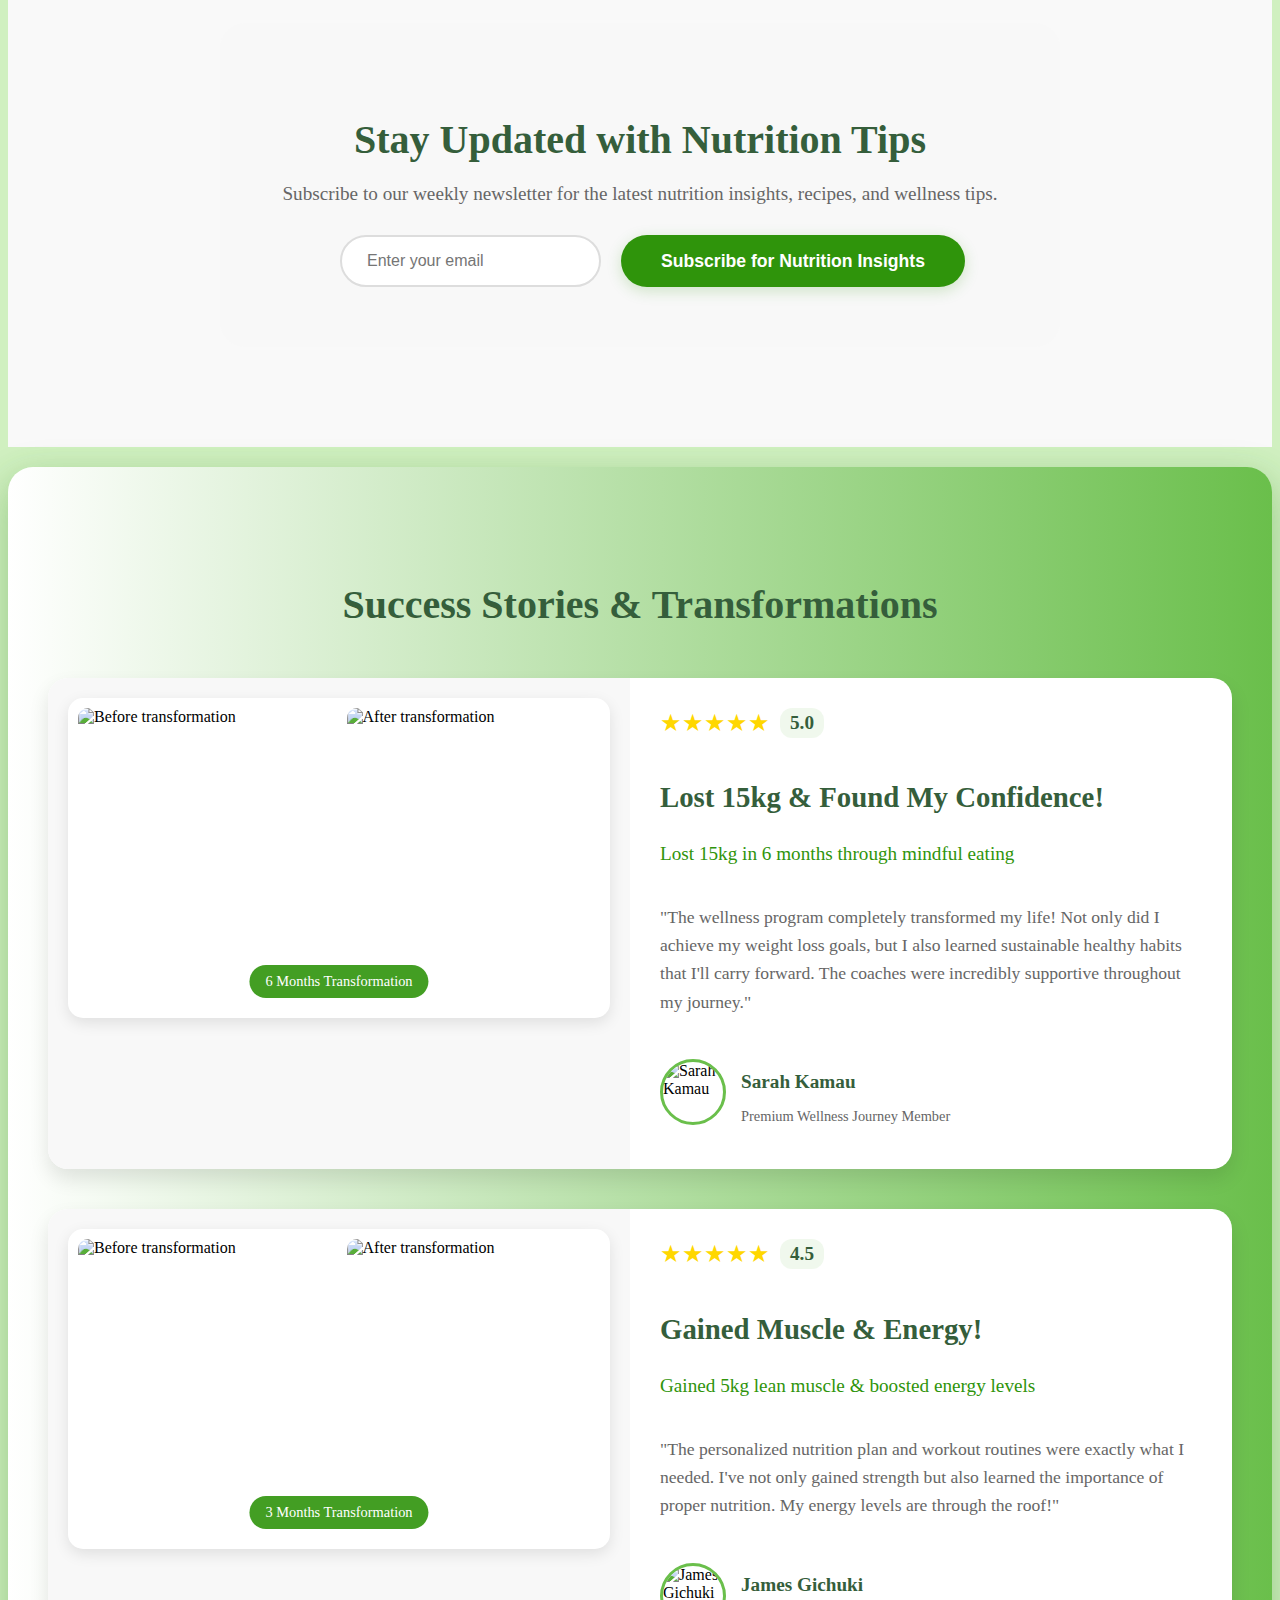
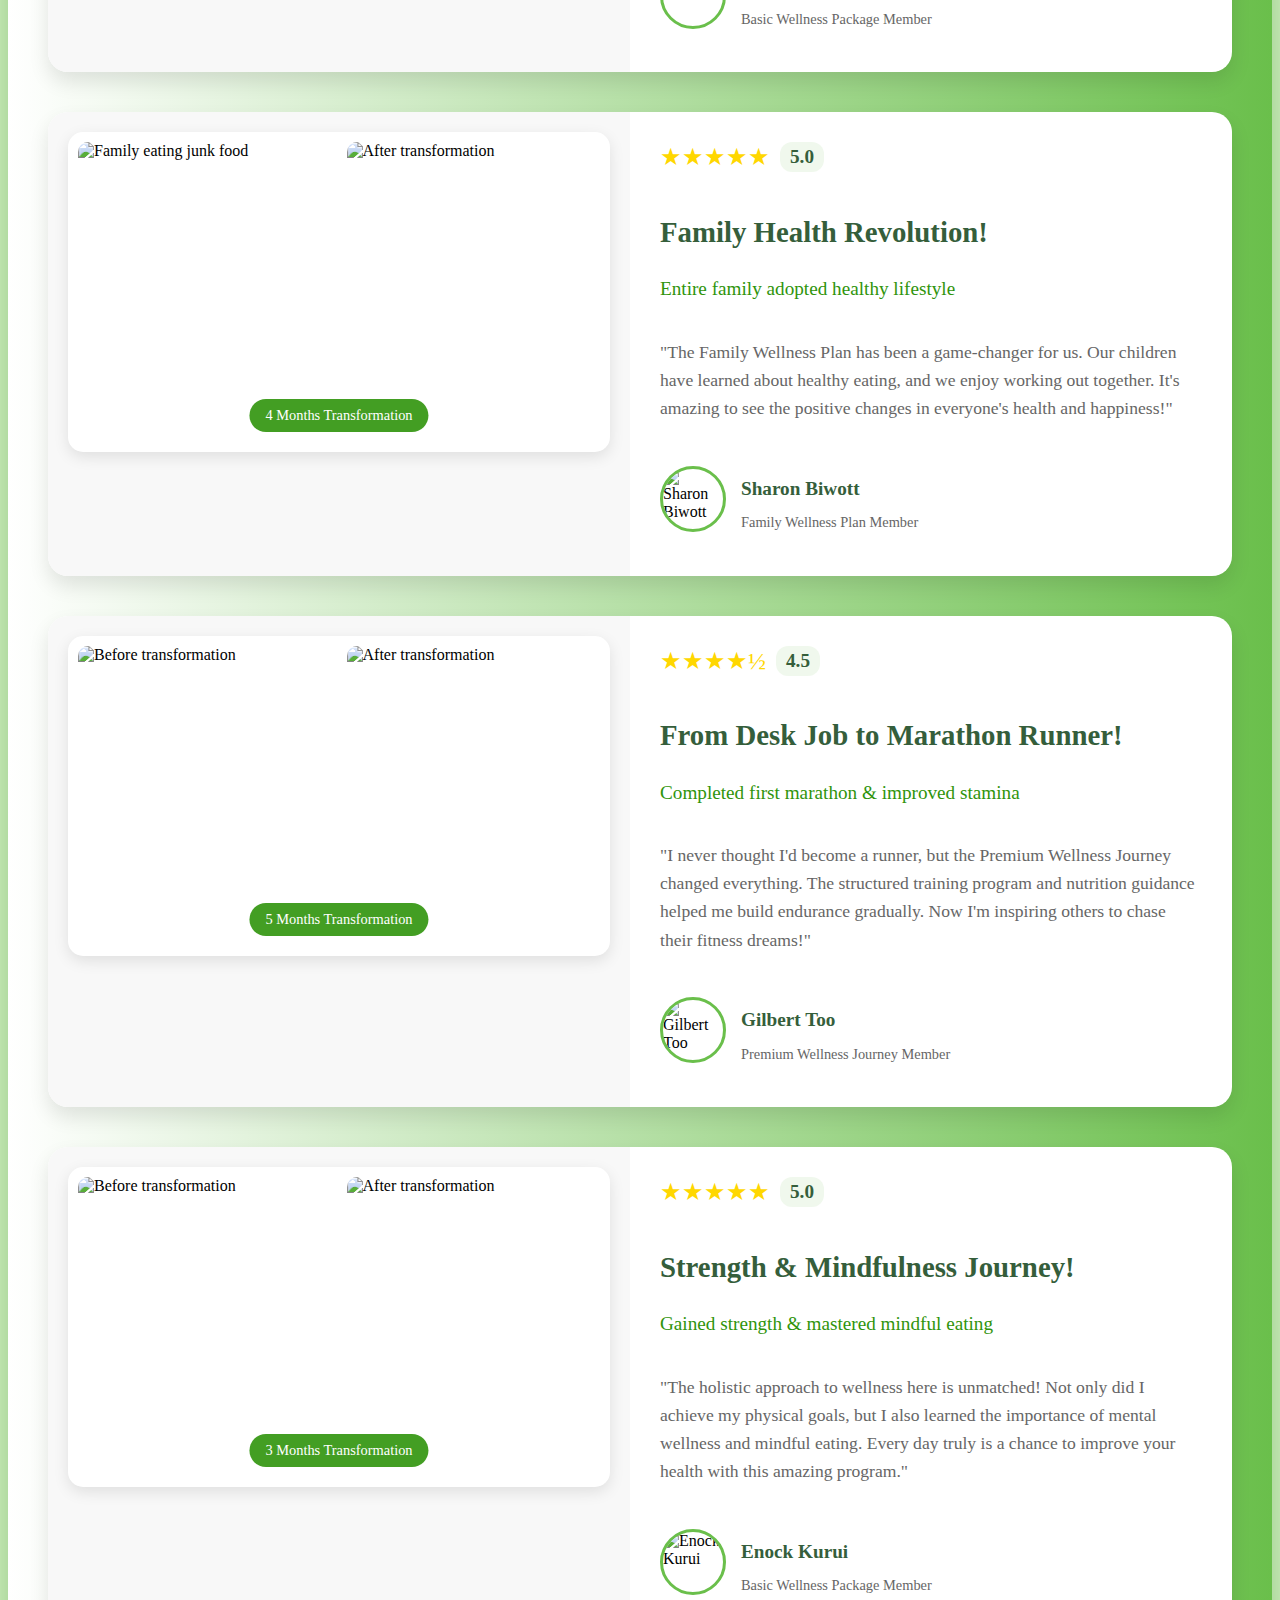
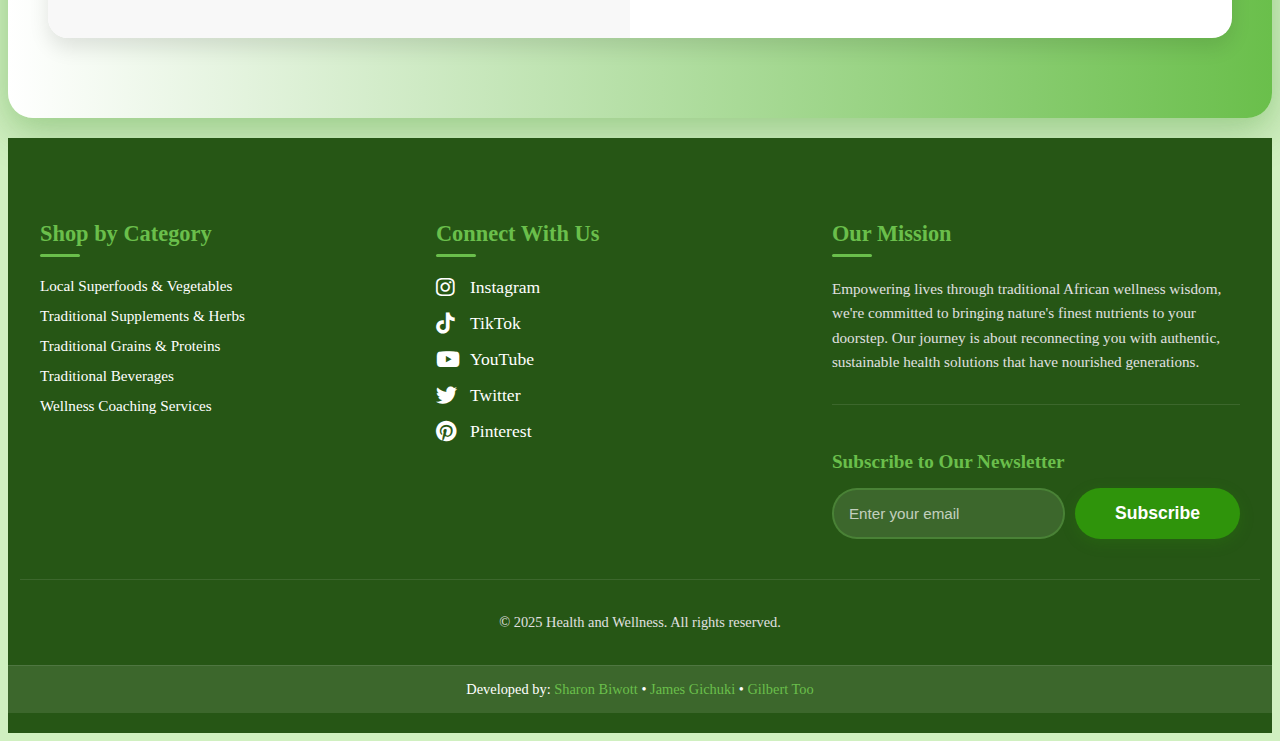
==== commit a6482209: "Update index.html" ====
--- a/index.html
+++ b/index.html
@@ -22,7 +22,7 @@
                     <li> <a href="#about" class="nav-link">Programs</a></li>
                     <li> <a href="#Workshops" class="nav-link">Workshops</a></li>
                     <li> <a href="#testimonials" class="nav-link">Testimonials</a></li>
-                    <li> <a href="#nutritional-insights" class="nav-link">The Nutrition Hub</a></li>
+                    <li> <a href="#nutritional-insights" class="nav-link">Nutrition Hub</a></li>
                     <li> <a href="#footer" class="nav-link">Contact</a></li>
                 </ul>
             </nav>
@@ -63,7 +63,7 @@
                 <img src="https://images.unsplash.com/photo-1571019614242-c5c5dee9f50b?w=500&auto=format" alt="Personal coaching" class="offering-img">
                 <h3>Personalized Coaching & Meal Plans</h3>
                 <p> Your body is unique, and so should be your nutrition. <br/> With personalized coaching and meal plans, you'll get expert guidance tailored to your lifestyle, goals, and nutritional needs.<p>
-                <a href="#meal-plan-section" class="btn">Get Personalized Coaching</a>
+                <a href="#wellness-articles" class="btn">Get Personalized Coaching</a>
             </div>
             <div class="offering">
                 <img src="https://images.unsplash.com/photo-1516062423079-7ca13cdc7f5a?w=500&auto=format" alt="Success story" class="offering-img">
@@ -151,7 +151,7 @@
                             </div>
                         </div>
                         <div class="product-item">
-                            <img src="https://blogger.googleusercontent.com/img/b/R29vZ2xl/AVvXsEgY8HO7RhmtL7h77RKKhzLl2ORPBT16qfmsnltg1vO2staMbynaDbl3D-obwdyjAHV4g00h7iT7EyFZiPyw6u2q4c40tR3kGp4wBOoxi-wcaBRKYyAkrHXyoeXqZ-njfSCBZQaQdSxN1aUXTIuQW335AKVq07lTU2fI0&s" alt="African Ginger" class="product-img">
+                            <img src="https://blogger.googleusercontent.com/img/b/R29vZ2xl/AVvXsEgY8HO7RhmtL7h77RKKhzLl2ORPBT16qfmsnltg1vO2staMbynaDbl3D-obwdyjAHV4g00h7iT7EyFZiPyw6u2q4c40tR3kGp4wBOoxi-wcaBRKYyAkrHXyoeXqZ-njfSCBZQaQdSxN1aU/s640/t.jpg" alt="African Ginger" class="product-img">
                             <div class="product-details">
                                 <h5>Tangawizi (Ginger) Root</h5>
                                 <p class="price">KSh 180/pack</p>
@@ -227,30 +227,6 @@
                         <span class="total-amount">KSh 0.00</span>
                     </div>
                     <a href="signUp.html" class="workshop-cta">Start Shopping →</a>
-                </div>
-            </div>
-        </div>
-    </section>
-
-    <!-- Personalized Meal Plan Section -->
-    <section id="meal-plan-section" class="meal-plan-section"> 
-        <div class="meal-plan-container">
-            <h2>Personalized Kenyan Meal Plan</h2>
-            <div class="meal-plan-content">
-                <div class="meal-plan-text">
-                    <p>Transform your eating habits with our comprehensive 4-week Kenyan meal plan that includes:</p>
-                    <ul>
-                        <li>12 different meal plans (4 Budget, 4 Affordable & 4 Expensive options)</li>
-                        <li>60+ recipes with pictures</li>
-                        <li>Shopping guide with price estimates</li>
-                        <li>Breakfast, lunch, and supper pre-arranged for you & your family</li>
-                        <li>Variety of healthy Kenyan meals for every day of the month</li>
-                    </ul>
-                    <p class="price-tag">Special Offer: KSh 199/- (Limited Time Only!)</p>
-                    <a href="https://gobeyondcalories.com/kenyan-meal-plan-google/?gad_source=2&gclid=Cj0KCQjw1um-BhDtARIsABjU5x660SfZP9iy7KJ57xMPK-KL4NeaYVpaAViW85JrmboO3vz3ryv094oaAkddEALw_wcB" target="_blank" class="meal-plan-btn">Get Your Meal Plan Now</a>
-                </div>
-                <div class="meal-plan-image">
-                    <img src="https://images.unsplash.com/photo-1546069901-ba9599a7e63c?w=800&auto=format" alt="Healthy Kenyan Meal">
                 </div>
             </div>
         </div>
@@ -357,7 +333,7 @@
         <div class="topics-grid">
             <div class="topic-card">
                 <div class="topic-icon">🌱</div>
-                <img src="https://encrypted-tbn0.gstatic.com/images?q=tbn:ANd9GcTccryNmi0jkbQoE4UhzC-RRIkgP-vAZG0-Bg&s" alt="African Superfoods" class="topic-img">
+                <img src="https://images.unsplash.com/photo-1598009503747-f34d53b7df16?w=800&auto=format" alt="African Superfoods" class="topic-img">
                 <h3>African Superfoods</h3>
                 <p>Discover nutrient-packed foods like moringa, baobab, and teff that have nourished generations.</p>
                 <ul class="topic-list">
@@ -369,7 +345,7 @@
 
             <div class="topic-card">
                 <div class="topic-icon">🌿</div>
-                <img src="https://encrypted-tbn0.gstatic.com/images?q=tbn:ANd9GcRFWdHFitwnDL1fTI-4W3K-B1MUUrDpjB5-7Q&s" alt="Traditional Healing Herbs" class="topic-img">
+                <img src="https://images.unsplash.com/photo-1598009503747-f34d53b7df16?w=800&auto=format" alt="Traditional Healing Herbs" class="topic-img">
                 <h3>Traditional Healing Herbs</h3>
                 <p>Explore the health benefits of hibiscus, ginger, and turmeric for natural wellness.</p>
                 <ul class="topic-list">
@@ -381,7 +357,7 @@
 
             <div class="topic-card">
                 <div class="topic-icon">🧪</div>
-                <img src="https://encrypted-tbn0.gstatic.com/images?q=tbn:ANd9GcThye13jJwx2LTngzUIiHh5_TsvTV-yQF8uhA&s" alt="Science & Nutrition" class="topic-img">
+                <img src="https://images.unsplash.com/photo-1598009503747-f34d53b7df16?w=800&auto=format" alt="Science & Nutrition" class="topic-img">
                 <h3>Science & Nutrition</h3>
                 <p>Learn about the latest research on gut health, metabolism, and balanced eating.</p>
                 <ul class="topic-list">
@@ -393,7 +369,7 @@
 
             <div class="topic-card">
                 <div class="topic-icon">🍽️</div>
-                <img src="https://encrypted-tbn0.gstatic.com/images?q=tbn:ANd9GcSbmaymnS0xeUDv-6DHNABkOifZY-aJQcCkiw&s" alt="Smart Eating Tips" class="topic-img">
+                <img src="https://images.unsplash.com/photo-1598009503747-f34d53b7df16?w=800&auto=format" alt="Smart Eating Tips" class="topic-img">
                 <h3>Smart Eating Tips</h3>
                 <p>Practical ways to incorporate these foods into your daily meals for optimal health.</p>
                 <ul class="topic-list">
@@ -409,29 +385,29 @@
             <h2>Latest Wellness Insights</h2>
             <div class="blog-grid">
                 <article class="blog-card">
-                    <img src="https://encrypted-tbn0.gstatic.com/images?q=tbn:ANd9GcQyp9Z9T5zaTlzBDAmGCDCOoZN2Z3-feULX1Q&s" alt="Weight Management" class="blog-img">
+                    <img src="https://images.unsplash.com/photo-1598009503747-f34d53b7df16?w=800&auto=format" alt="Weight Management" class="blog-img">
                     <div class="blog-content">
                         <h3>Understanding Weight Management</h3>
                         <p>Learn about sustainable approaches to maintaining a healthy weight through balanced nutrition and lifestyle changes.</p>
-                        <a href="https://www.linkedin.com/pulse/understanding-weight-loss-supplements-vzooc/" target="_blank" class="read-more">Read More →</a>
+                        <a href="#" class="read-more">Read More →</a>
                     </div>
                 </article>
 
                 <article class="blog-card">
-                    <img src="https://media.licdn.com/dms/image/v2/D4D12AQFCrnPu3IDa9w/article-cover_image-shrink_720_1280/article-cover_image-shrink_720_1280/0/1733745192398?e=2147483647&v=beta&t=-Mh0ZV2BDKKg7W9ENQvaD5cdXgNB490Vs3Bj6sFIO7Y" alt="Gut Health" class="blog-img">
+                    <img src="https://images.unsplash.com/photo-1598009503747-f34d53b7df16?w=800&auto=format" alt="Gut Health" class="blog-img">
                     <div class="blog-content">
                         <h3>Gut Health: The Foundation of Wellness</h3>
                         <p>Discover how your gut health impacts overall well-being and learn ways to support a healthy digestive system.</p>
-                        <a href="https://www.linkedin.com/pulse/gut-health-foundation-well-being-win-health-gpydf/" target="_blank" class="read-more">Read More →</a>
+                        <a href="#" class="read-more">Read More →</a>
                     </div>
                 </article>
 
                 <article class="blog-card">
-                    <img src="https://media.istockphoto.com/id/1311936090/photo/healthy-lifestyle-on-ketogenic-diet-eating-clean-keto-food-good-health-dietary-in-heart-dish.jpg?s=612x612&w=0&k=20&c=9PK9EQjWuJ9mhQ1rDpw1H6gx3l-8tPO-TwM_eISKvpY=" alt="Disease Prevention" class="blog-img">
+                    <img src="https://images.unsplash.com/photo-1598009503747-f34d53b7df16?w=800&auto=format" alt="Disease Prevention" class="blog-img">
                     <div class="blog-content">
                         <h3>Nutrition for Disease Prevention</h3>
                         <p>Explore how proper nutrition can help prevent chronic diseases and support long-term health.</p>
-                        <a href="https://www.partnermd.com/blog/why-does-good-nutrition-matter-in-disease-prevention" target="_blank" class="read-more">Read More →</a>
+                        <a href="#" class="read-more">Read More →</a>
                     </div>
                 </article>
             </div>
@@ -441,7 +417,7 @@
         <div class="quiz-section">
             <h2>Find Your Superfood Match!</h2>
             <p>Take our quick quiz to discover which African superfoods best match your health goals and lifestyle.</p>
-            <a href="quiz.html" class="start-quiz-btn">Start Quiz</a>
+            <button class="start-quiz-btn">Start Quiz</button>
         </div>
 
         <!-- Newsletter Subscription -->
@@ -449,7 +425,7 @@
             <div class="newsletter-content">
                 <h2>Stay Updated with Nutrition Tips</h2>
                 <p>Subscribe to our weekly newsletter for the latest nutrition insights, recipes, and wellness tips.</p>
-                <form class="newsletter-form" id="newsletterForm">
+                <form class="newsletter-form">
                     <input type="email" placeholder="Enter your email" required>
                     <button type="submit" class="subscribe-btn">Subscribe for Nutrition Insights</button>
                 </form>
@@ -574,29 +550,6 @@
                     </div>
                 </div>
             </div>
-
-            <div class="testimonial-card">
-                <div class="testimonial-images">
-                    <div class="before-after">
-                        <img src="https://img.freepik.com/premium-photo/midsection-man-preparing-food-kitchen_1048944-23362485.jpg" alt="Before transformation" class="before-img">
-                        <img src="https://media.istockphoto.com/id/1476002158/photo/remote-trainings-young-black-guy-having-video-call-with-sport-coach.jpg?s=612x612&w=0&k=20&c=TfjffQWthrKQ3BLGo1dMGmhIOmUpkUK87DoW-UH0yTA=" alt="After transformation" class="after-img">
-                        <span class="transformation-label">6 Months Transformation</span>
-                    </div>
-                </div>
-                <div class="testimonial-content">
-                    <div class="star-rating">★★★★★ <span class="rating-number">5.0</span></div>
-                    <h3>From Chef to Wellness Coach!</h3>
-                    <p class="achievement">Transformed career & lifestyle through wellness</p>
-                    <p class="testimonial-text">"The Family Wellness Plan completely changed my life's direction! As a chef, I was passionate about food, but this program showed me how to combine my culinary expertise with wellness coaching. Now I'm helping others achieve their health goals while sharing my love for nutritious cooking."</p>
-                    <div class="client-info">
-                        <img src="https://media.istockphoto.com/id/1476002158/photo/remote-trainings-young-black-guy-having-video-call-with-sport-coach.jpg?s=612x612&w=0&k=20&c=TfjffQWthrKQ3BLGo1dMGmhIOmUpkUK87DoW-UH0yTA=" alt="Peter Kaberia" class="client-img">
-                        <div>
-                            <h4>Peter Kaberia</h4>
-                            <p>Family Wellness Plan Member</p>
-                        </div>
-                    </div>
-                </div>
-            </div>
         </div>
     </section>
 
@@ -605,23 +558,22 @@
     <footer id="footer">
         <div class="footer-container">
             <div class="footer-column">
-                <h3>Quick Links</h3>
+                <h3>Shop by Category</h3>
                 <ul>
-                    <li><a href="index.html">Home</a></li>
-                    <li><a href="index.html#about">Programs</a></li>
-                    <li><a href="index.html#Workshops">Workshops</a></li>
-                    <li><a href="index.html#testimonials">Testimonials</a></li>
-                    <li><a href="index.html#nutritional-insights">The Nutrition Hub</a></li>
-                    <li><a href="https://gobeyondcalories.com/kenyan-meal-plan-google/?gad_source=2&gclid=Cj0KCQjw1um-BhDtARIsABjU5x660SfZP9iy7KJ57xMPK-KL4NeaYVpaAViW85JrmboO3vz3ryv094oaAkddEALw_wcB" target="_blank">Personalized Meal Plan</a></li>
+                    <li><a href="#Workshops">Local Superfoods & Vegetables</a></li>
+                    <li><a href="#Workshops">Traditional Supplements & Herbs</a></li>
+                    <li><a href="#Workshops">Traditional Grains & Proteins</a></li>
+                    <li><a href="#Workshops">Traditional Beverages</a></li>
+                    <li><a href="#wellness-coach">Wellness Coaching Services</a></li>
                 </ul>
             </div>
             <div class="footer-column social-media">
                 <h3>Connect With Us</h3>
                 <div class="social-links">
-                    <a href="https://www.instagram.com/health_and_wellness_254?igsh=ajh6M3MwNXhrbjBq" target="_blank" class="social-link"><i class="fab fa-instagram"></i> Instagram</a>
-                    <a href="https://www.tiktok.com/@wholebodywellness29?_t=ZM-8upmIcXGKUX&_r=1" target="_blank" class="social-link"><i class="fab fa-tiktok"></i> TikTok</a>
-                    <a href="https://www.youtube.com/@healthandwellnessspot" target="_blank" class="social-link"><i class="fab fa-youtube"></i> YouTube</a>
-                    <a href="https://x.com/NutritionTipzzz?t=PKk7m4TR4_QXq7apO0rPdw&s=08" target="_blank" class="social-link"><i class="fab fa-twitter"></i> Twitter</a>
+                    <a href="https://www.pinterest.com/wholeb0dywellness/" target="_blank" class="social-link"><i class="fab fa-instagram"></i> Instagram</a>
+                    <a href="https://www.pinterest.com/wholeb0dywellness/" target="_blank" class="social-link"><i class="fab fa-tiktok"></i> TikTok</a>
+                    <a href="https://www.pinterest.com/wholeb0dywellness/" target="_blank" class="social-link"><i class="fab fa-youtube"></i> YouTube</a>
+                    <a href="https://www.pinterest.com/wholeb0dywellness/" target="_blank" class="social-link"><i class="fab fa-twitter"></i> Twitter</a>
                     <a href="https://www.pinterest.com/wholeb0dywellness/" target="_blank" class="social-link"><i class="fab fa-pinterest"></i> Pinterest</a>
                 </div>
             </div>
@@ -644,16 +596,10 @@
             <p>Developed by: 
                 <a href="https://github.com/Biwott362" target="_blank">Sharon Biwott</a> • 
                 <a href="https://github.com/James-Gichuki2104" target="_blank">James Gichuki</a> • 
-                <a href="https://github.com/Tookip" target="_blank">Gilbert Too</a> •
-                <a href="https://github.com/Enock12-kip" target="_blank">Enock Kurui</a>
+                <a href="https://github.com/Tookip" target="_blank">Gilbert Too</a>
             </p>
         </div>
     </footer>
-
-    <!-- Add success message div -->
-    <div class="subscribe-message" id="newsletterSubscribeMessage">Thanks for subscribing! We'll be in touch.</div>
-    <div class="subscribe-message" id="nutritionSubscribeMessage">Thanks for subscribing to our Nutritional Insights! You'll receive weekly tips and updates.</div>
-
     <!-- Add Font Awesome for social media icons -->
     <link rel="stylesheet" href="https://cdnjs.cloudflare.com/ajax/libs/font-awesome/6.0.0/css/all.min.css">
     <style>
@@ -680,189 +626,11 @@
             color: #2f940b;
             text-decoration: underline;
         }
-
-        .subscribe-message {
-            display: none;
-            position: fixed;
-            top: 20px;
-            right: 20px;
-            background: #2f940b;
-            color: white;
-            padding: 15px 25px;
-            border-radius: 5px;
-            box-shadow: 0 4px 15px rgba(0, 0, 0, 0.2);
-            z-index: 1000;
-            animation: slideIn 0.5s ease;
-        }
-
-        @keyframes slideIn {
-            from {
-                transform: translateX(100%);
-                opacity: 0;
-            }
-            to {
-                transform: translateX(0);
-                opacity: 1;
-            }
-        }
-
-        @keyframes slideOut {
-            from {
-                transform: translateX(0);
-                opacity: 1;
-            }
-            to {
-                transform: translateX(100%);
-                opacity: 0;
-            }
-        }
-
-        @media (max-width: 768px) {
-            .footer-container {
-                grid-template-columns: 1fr;
-                text-align: center;
-            }
-
-            .social-links {
-                align-items: center;
-            }
-
-            .subscribe-form {
-                flex-direction: column;
-            }
-        }
-
-        .meal-plan-section {
-            padding: 60px 20px;
-            background: linear-gradient(135deg, #f8f9fa 0%, #e9ecef 100%);
-        }
-
-        .meal-plan-container {
-            max-width: 1200px;
-            margin: 0 auto;
-        }
-
-        .meal-plan-container h2 {
-            text-align: center;
-            color: #355e3b;
-            font-size: 2.5em;
-            margin-bottom: 40px;
-        }
-
-        .meal-plan-content {
-            display: grid;
-            grid-template-columns: 1fr 1fr;
-            gap: 40px;
-            align-items: center;
-        }
-
-        .meal-plan-text {
-            padding: 20px;
-        }
-
-        .meal-plan-text p {
-            color: #666;
-            font-size: 1.1em;
-            line-height: 1.6;
-            margin-bottom: 20px;
-        }
-
-        .meal-plan-text ul {
-            list-style: none;
-            padding: 0;
-            margin-bottom: 30px;
-        }
-
-        .meal-plan-text ul li {
-            color: #666;
-            font-size: 1.1em;
-            line-height: 1.6;
-            margin-bottom: 10px;
-            padding-left: 30px;
-            position: relative;
-        }
-
-        .meal-plan-text ul li:before {
-            content: "✓";
-            color: #2f940b;
-            position: absolute;
-            left: 0;
-            font-weight: bold;
-        }
-
-        .price-tag {
-            font-size: 1.3em;
-            color: #2f940b;
-            font-weight: 600;
-            margin: 20px 0;
-        }
-
-        .meal-plan-btn {
-            display: inline-block;
-            padding: 15px 40px;
-            background: #2f940b;
-            color: white;
-            text-decoration: none;
-            border-radius: 30px;
-            font-size: 1.2em;
-            font-weight: 600;
-            transition: all 0.3s ease;
-            box-shadow: 0 4px 15px rgba(47, 148, 11, 0.2);
-        }
-
-        .meal-plan-btn:hover {
-            background: #247808;
-            transform: translateY(-2px);
-            box-shadow: 0 6px 20px rgba(47, 148, 11, 0.3);
-        }
-
-        .meal-plan-image img {
-            width: 100%;
-            height: auto;
-            border-radius: 15px;
-            box-shadow: 0 10px 30px rgba(0, 0, 0, 0.1);
-        }
-
-        @media (max-width: 768px) {
-            .meal-plan-content {
-                grid-template-columns: 1fr;
-            }
-
-            .meal-plan-image {
-                order: -1;
-            }
-        }
     </style>
-    <script>
-        // Newsletter subscription form handling
-        document.getElementById('newsletterForm').addEventListener('submit', function(e) {
-            e.preventDefault();
-            const message = document.getElementById('newsletterSubscribeMessage');
-            message.style.display = 'block';
-            this.reset();
-            setTimeout(() => {
-                message.classList.add('hide');
-                setTimeout(() => {
-                    message.style.display = 'none';
-                }, 500);
-            }, 3000);
-        });
-
-        // Nutritional Insights subscription form handling
-        document.getElementById('nutritionForm').addEventListener('submit', function(e) {
-            e.preventDefault();
-            const message = document.getElementById('nutritionSubscribeMessage');
-            message.style.display = 'block';
-            this.reset();
-            setTimeout(() => {
-                message.classList.add('hide');
-                setTimeout(() => {
-                    message.style.display = 'none';
-                }, 500);
-            }, 3000);
-        });
+    <script src="script.js">
+        
     </script>
-    <script src="script.js"></script>
+  
 </body>
 
 </html>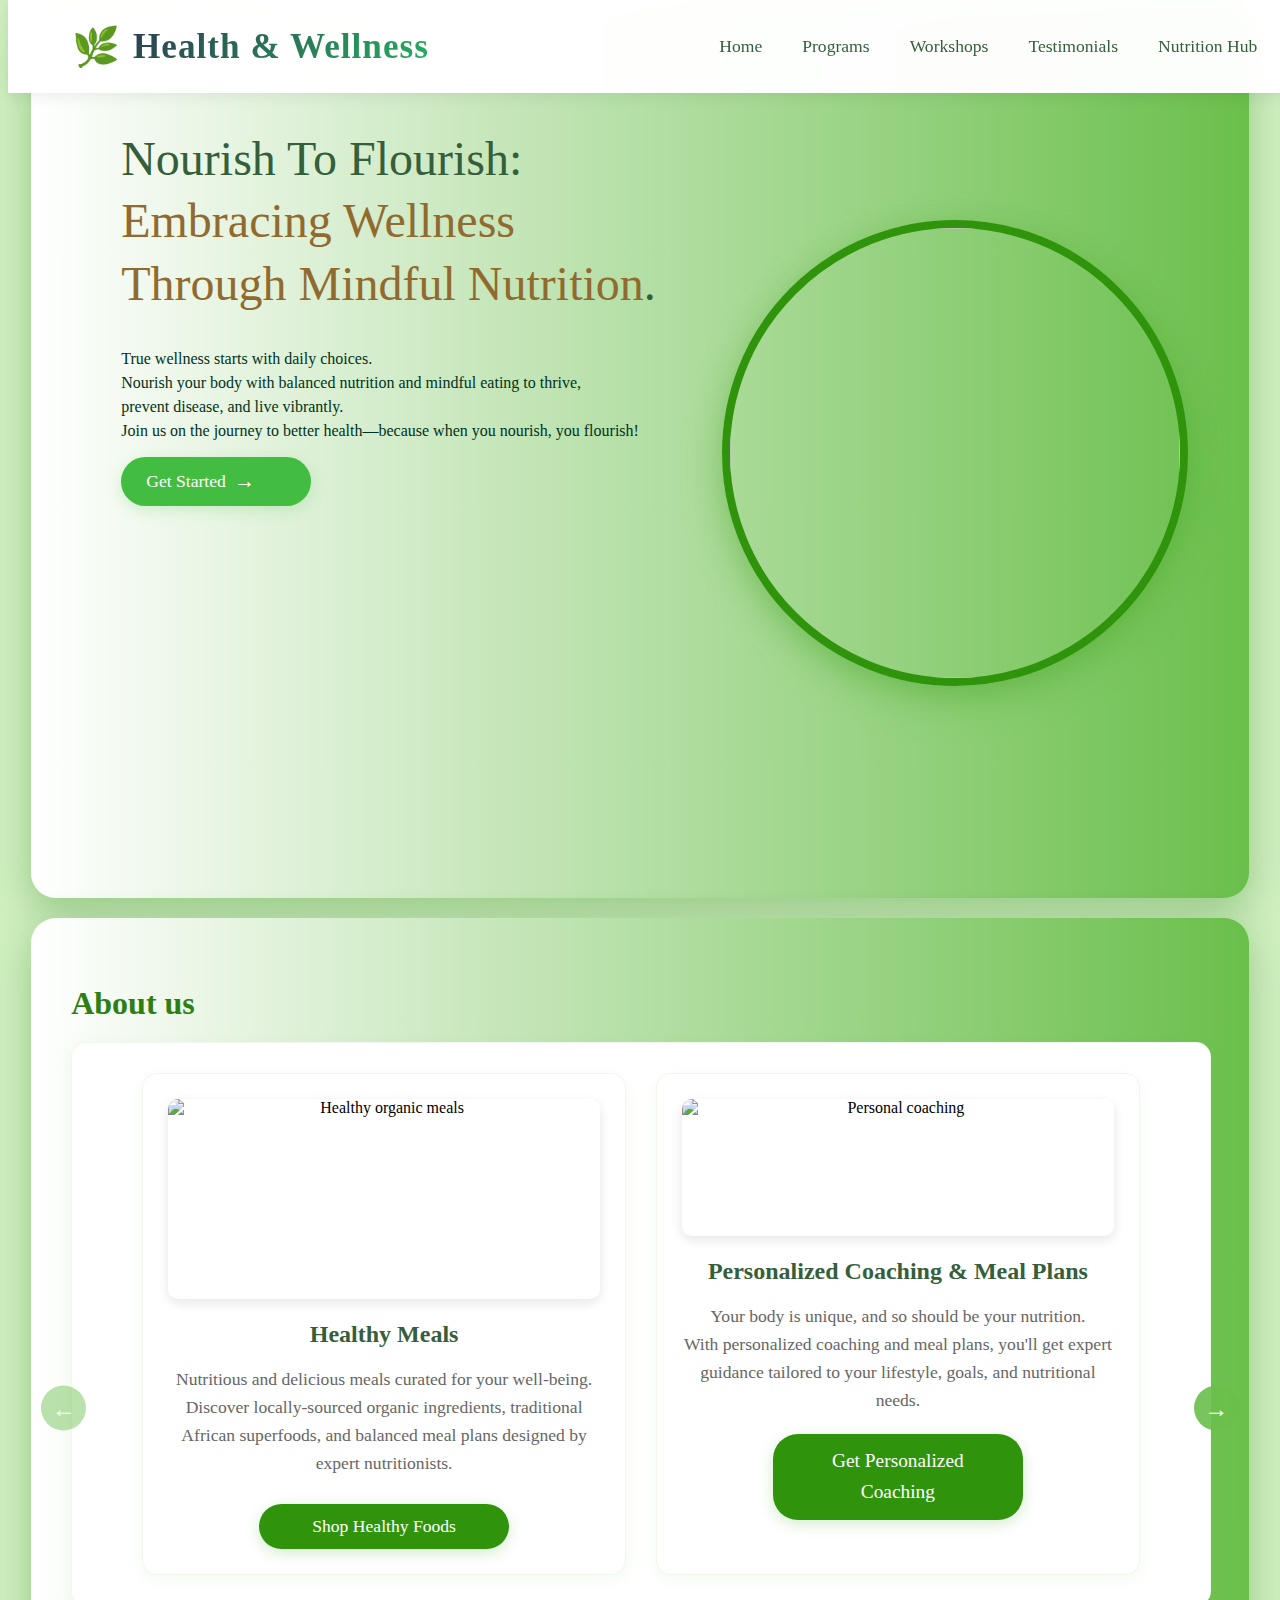
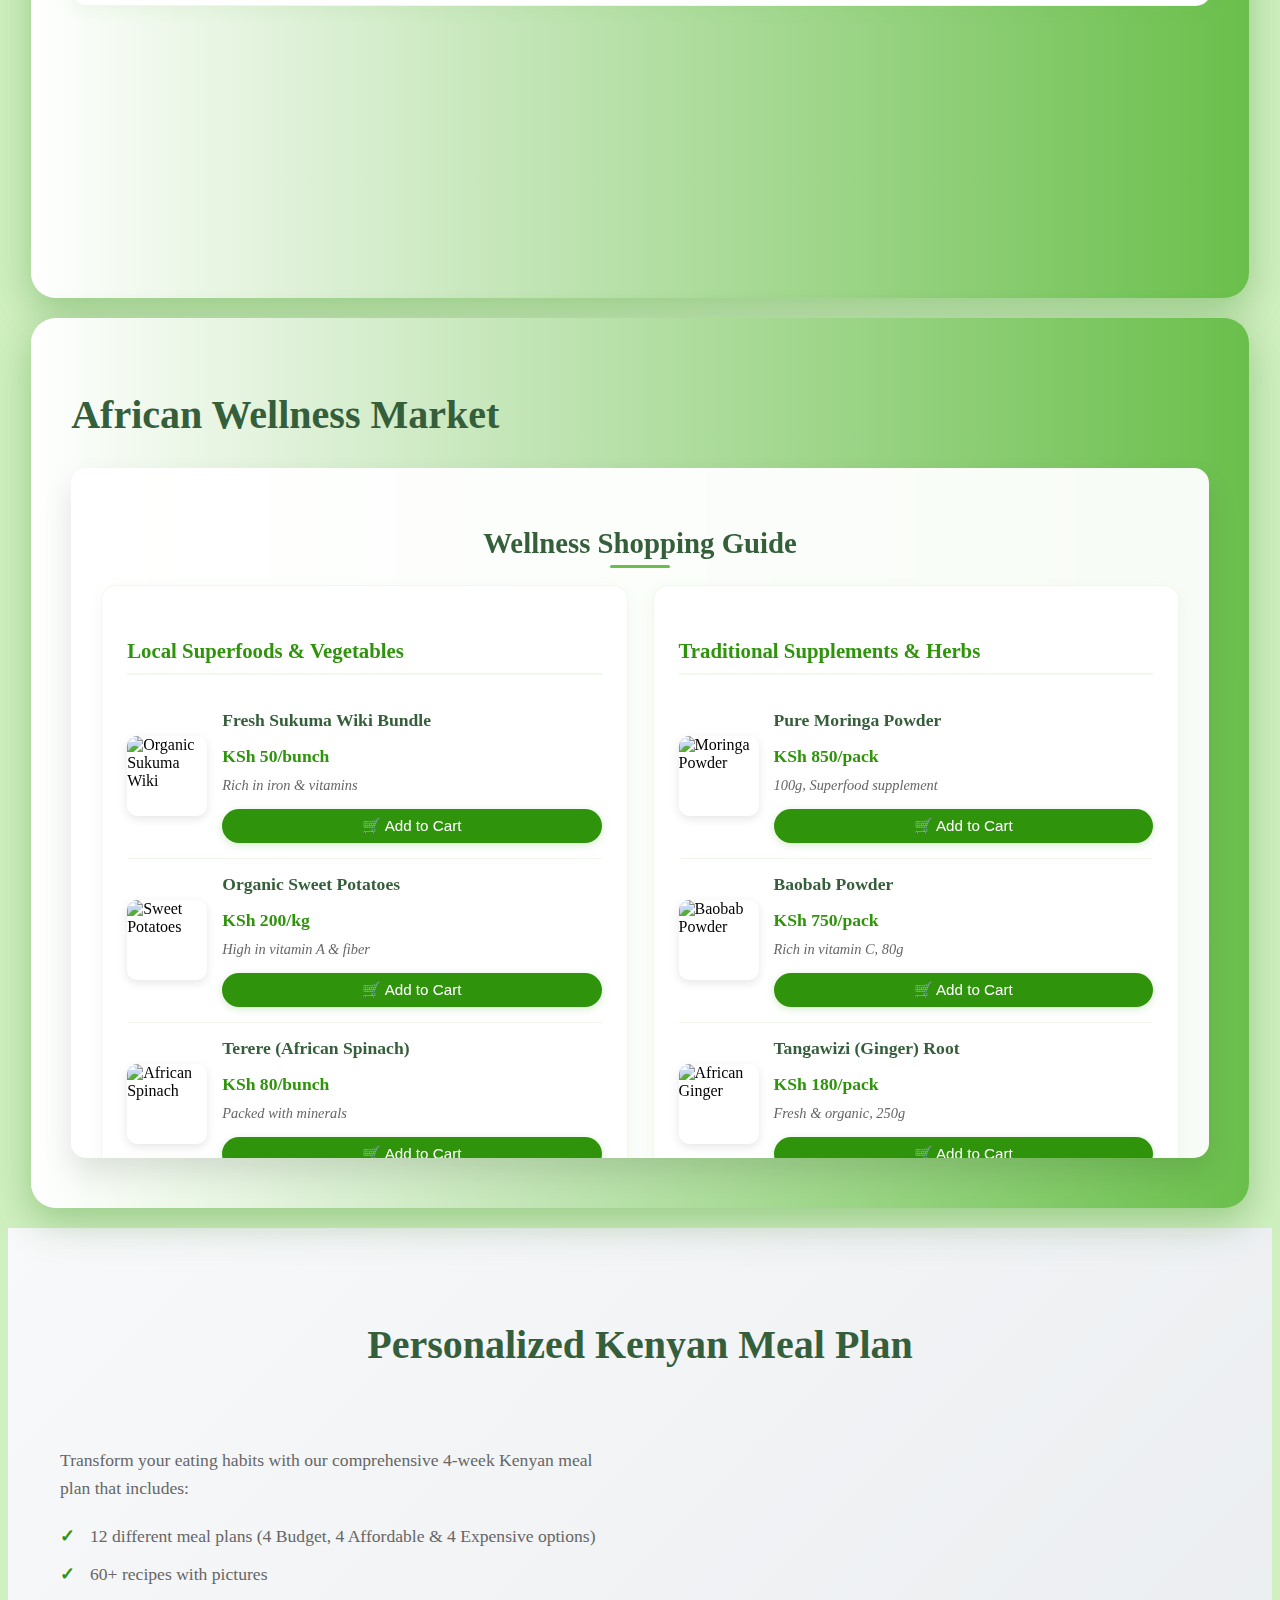
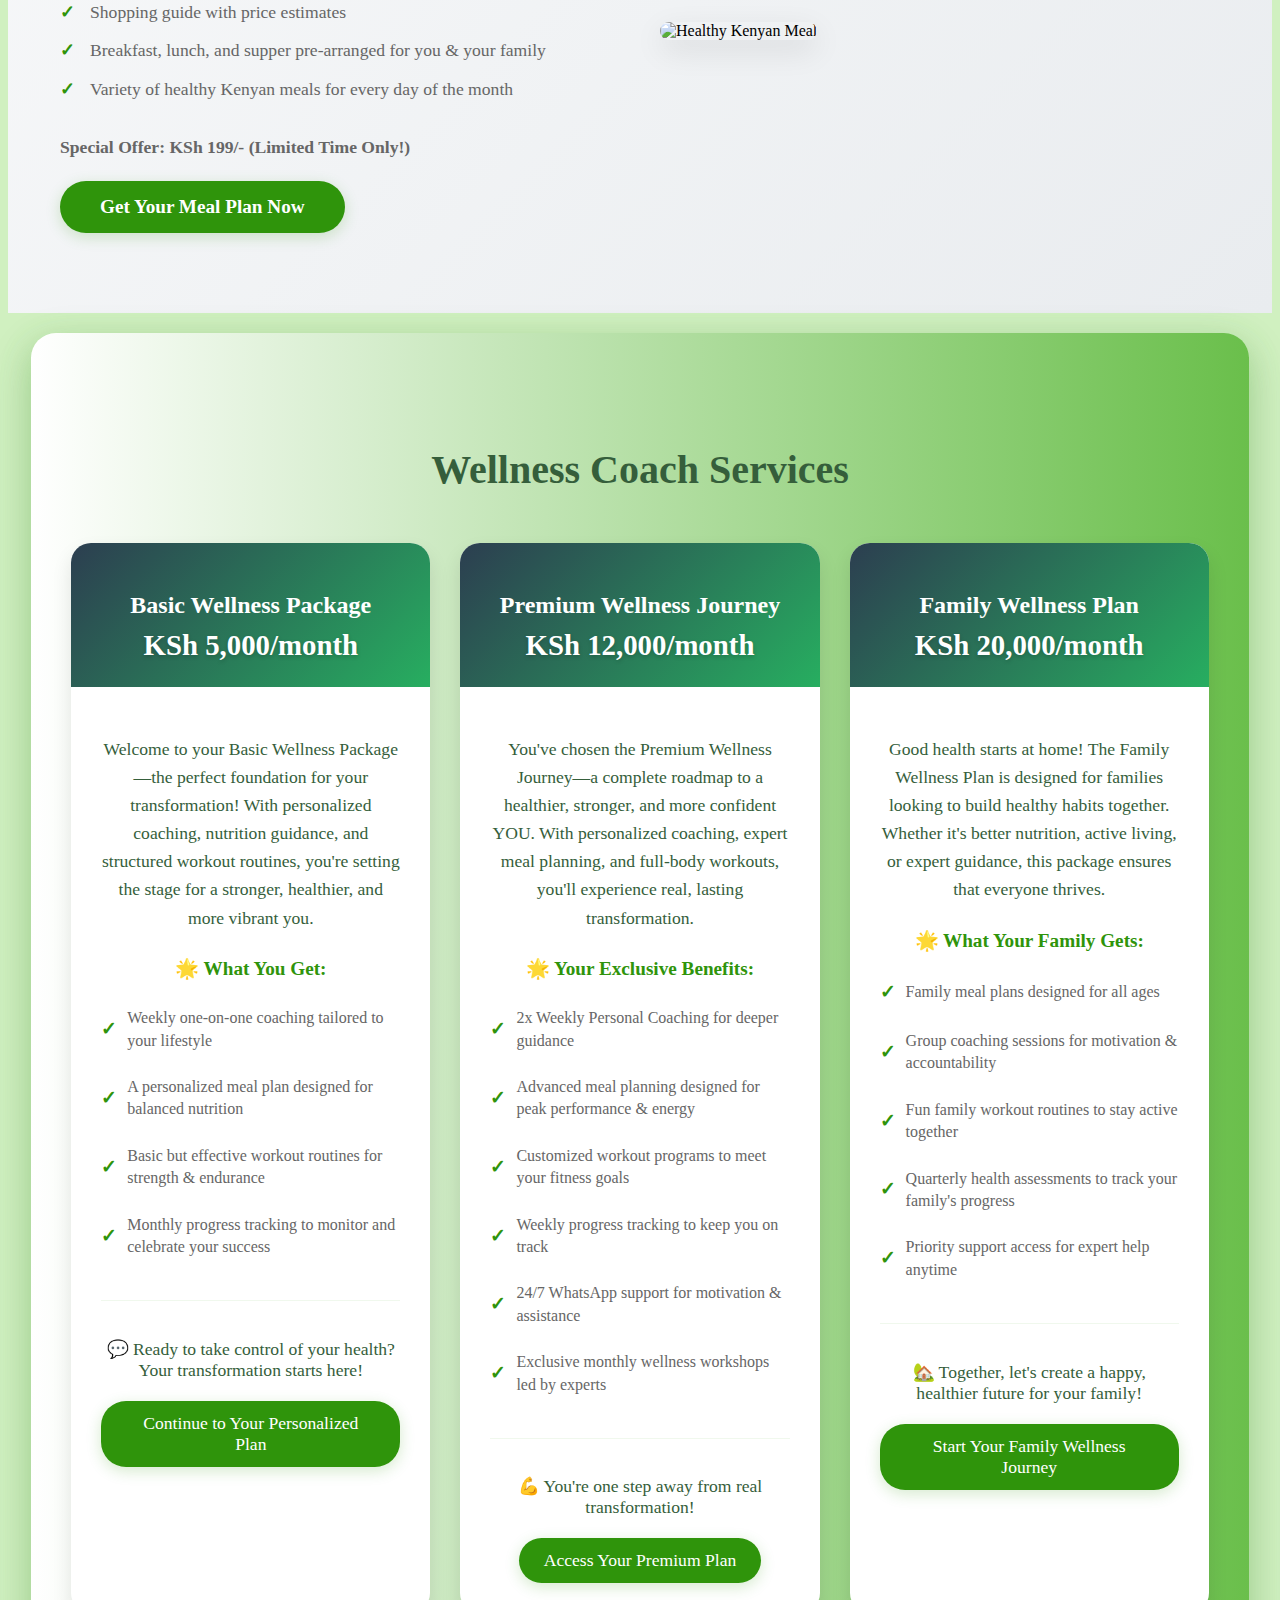
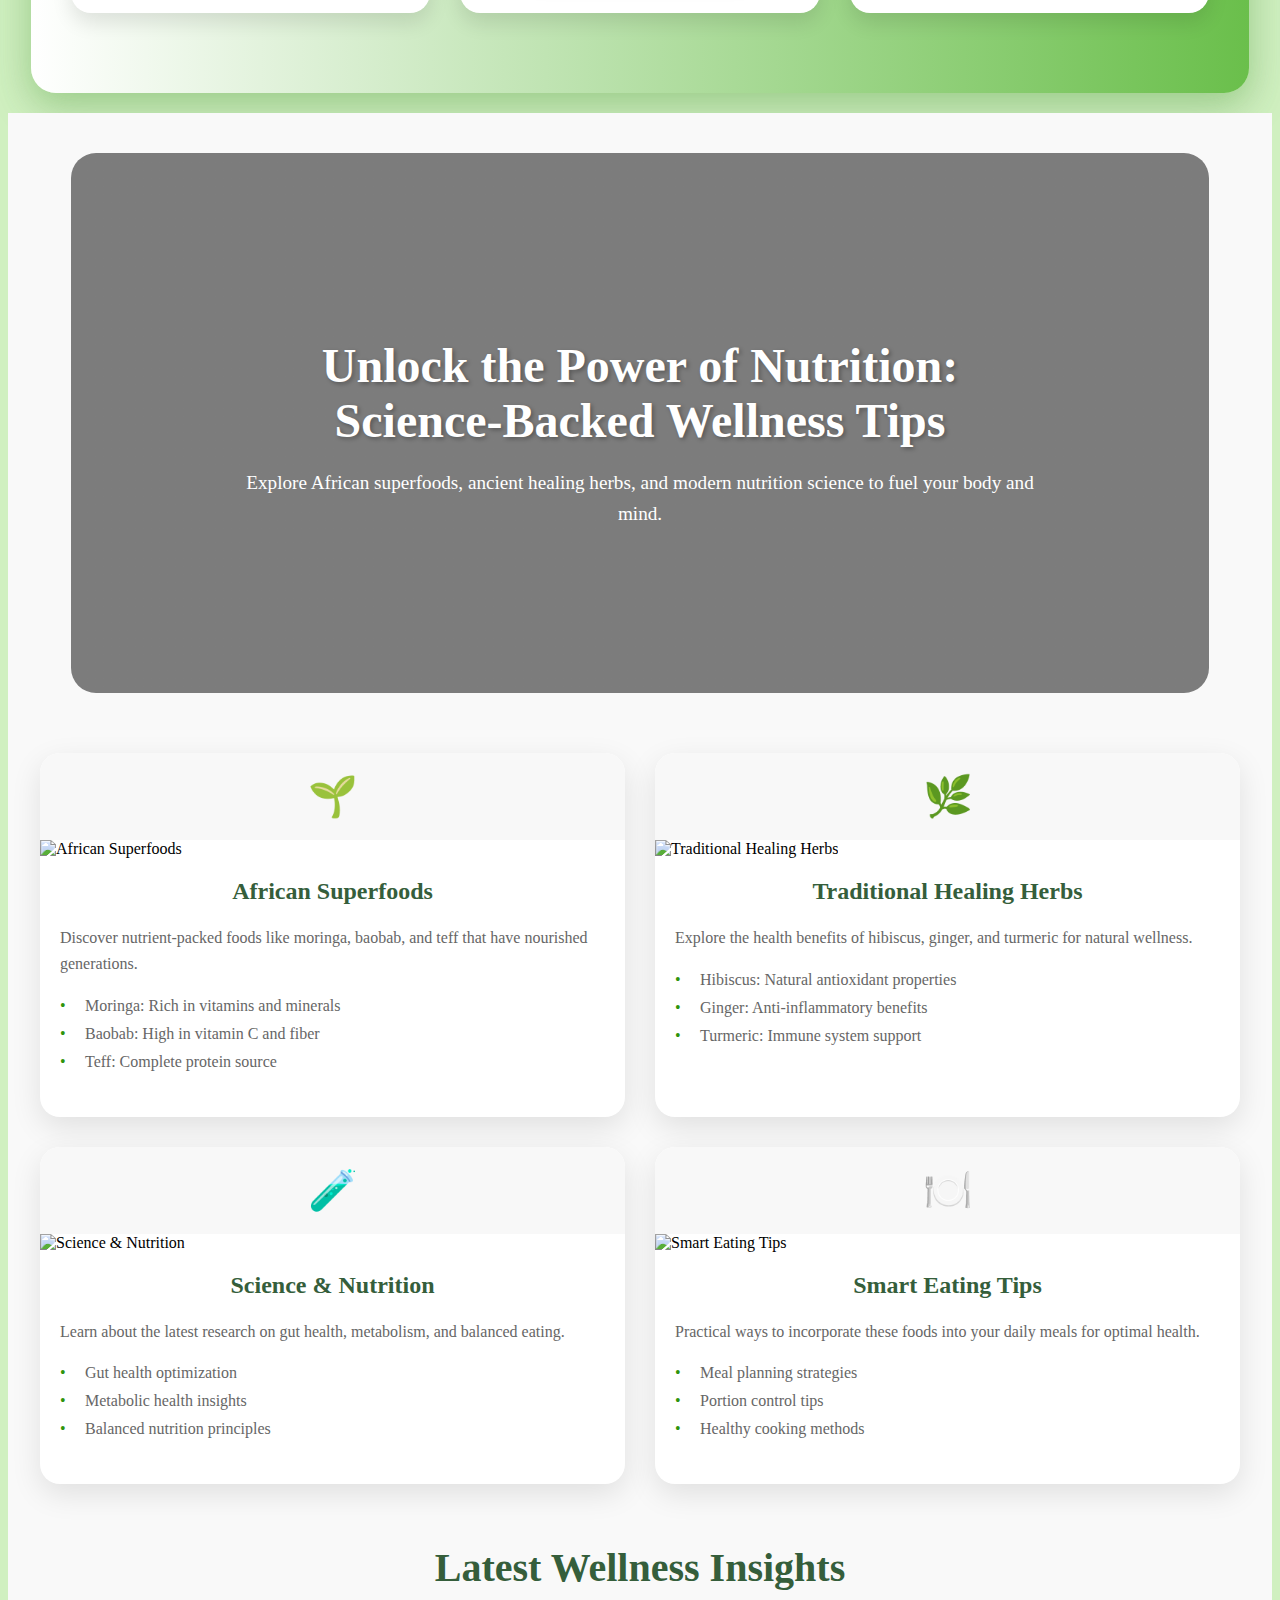
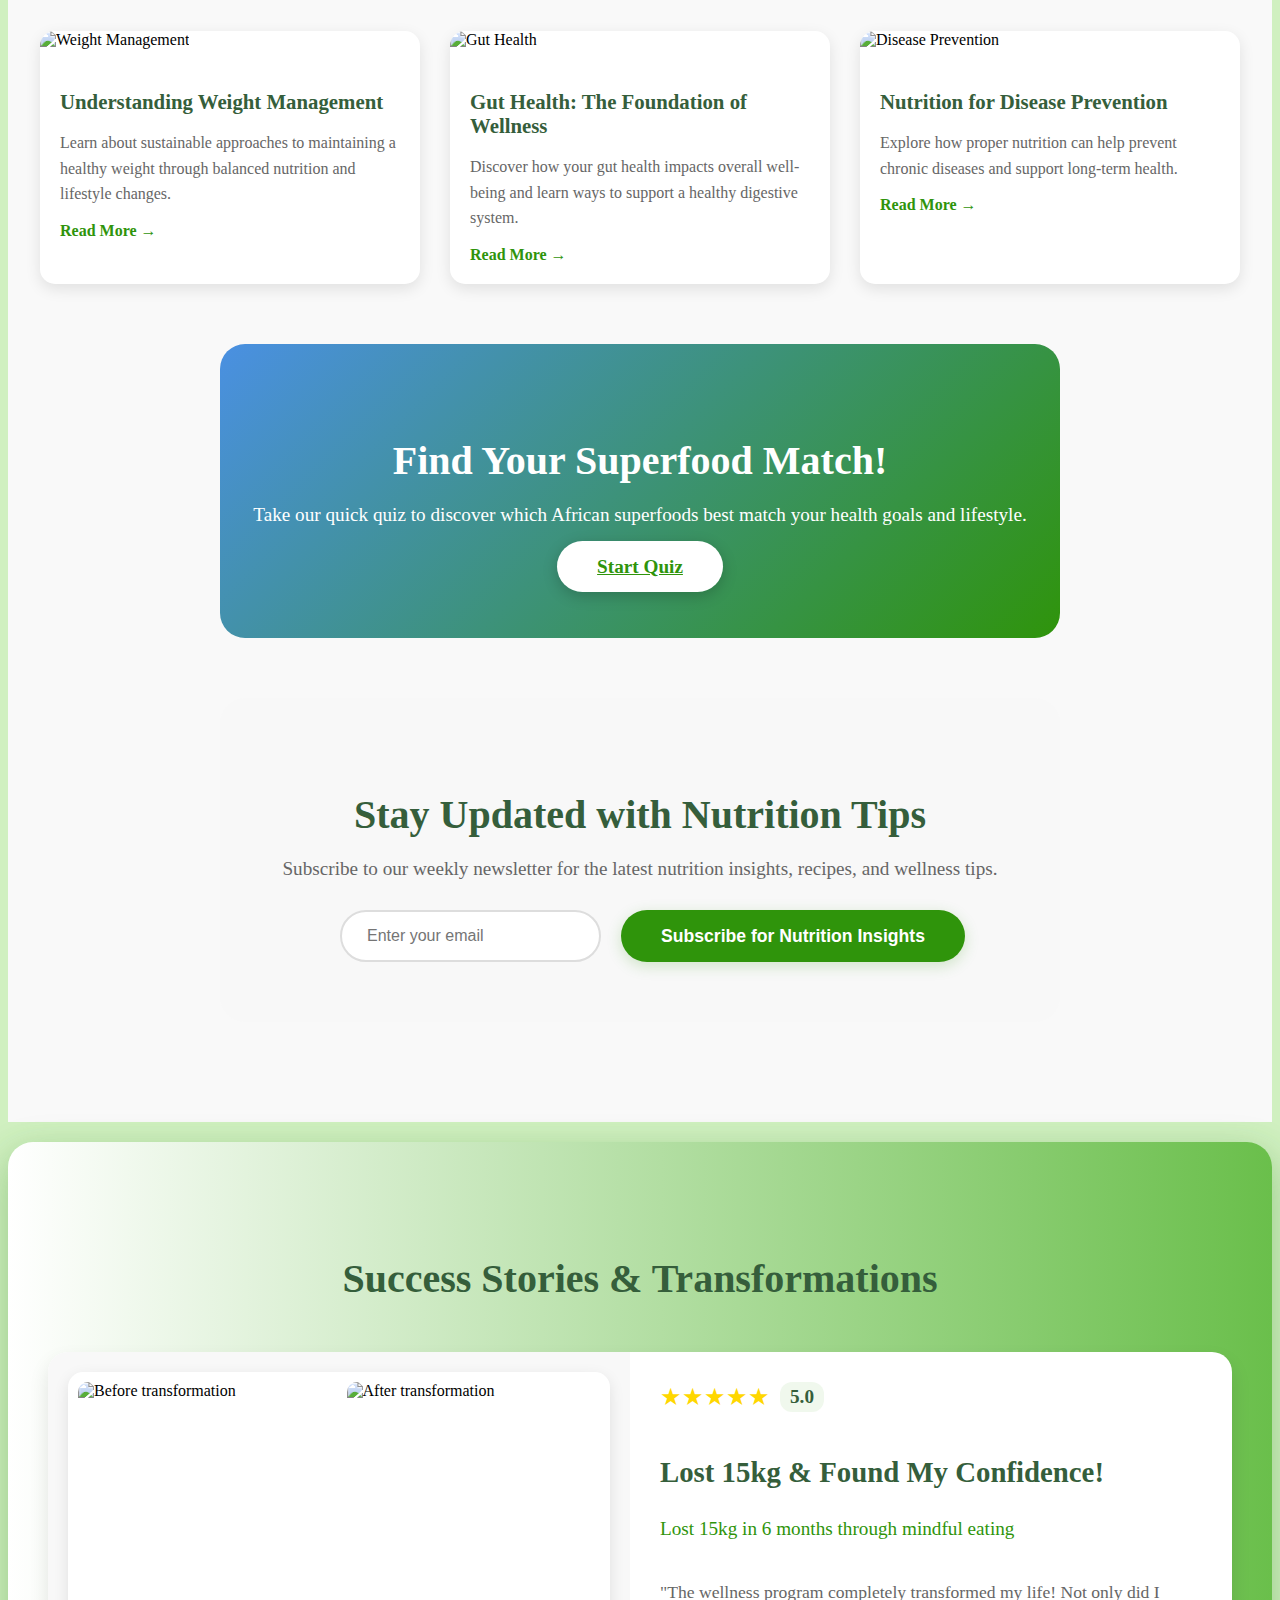
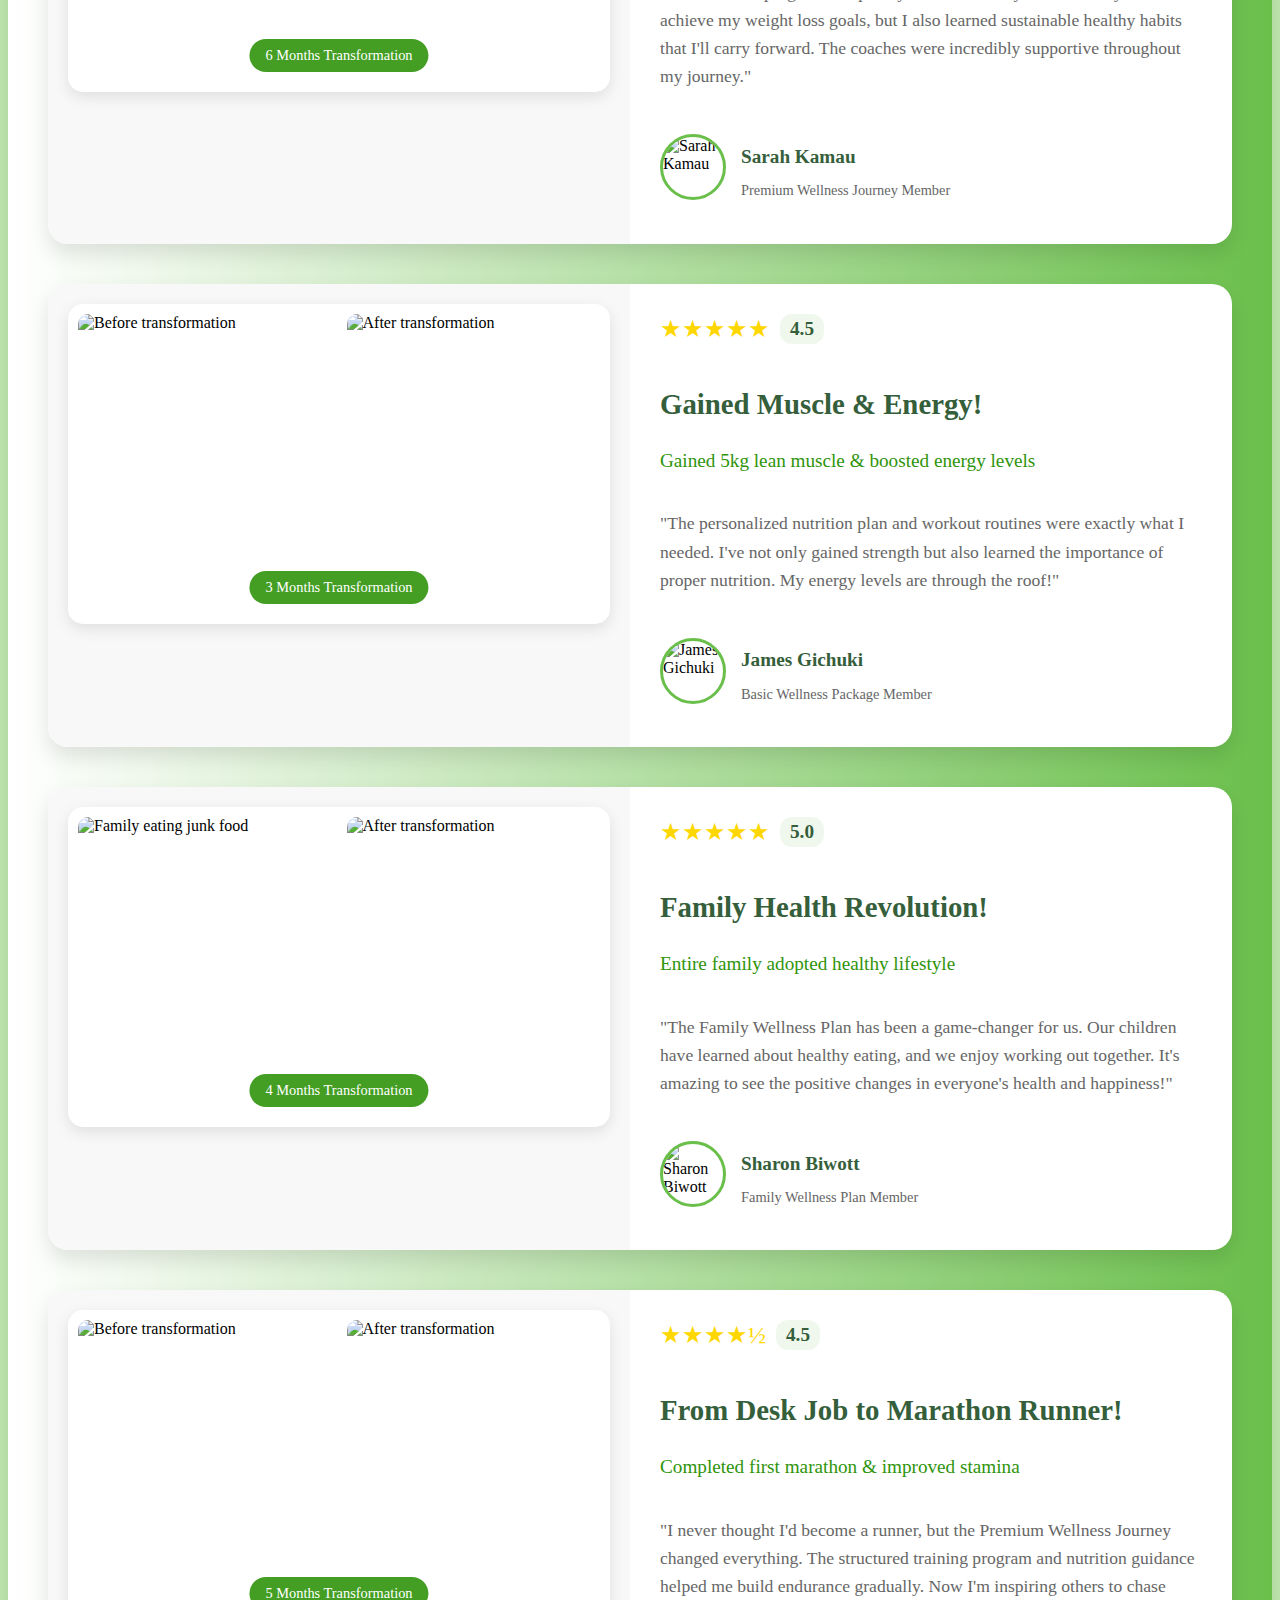
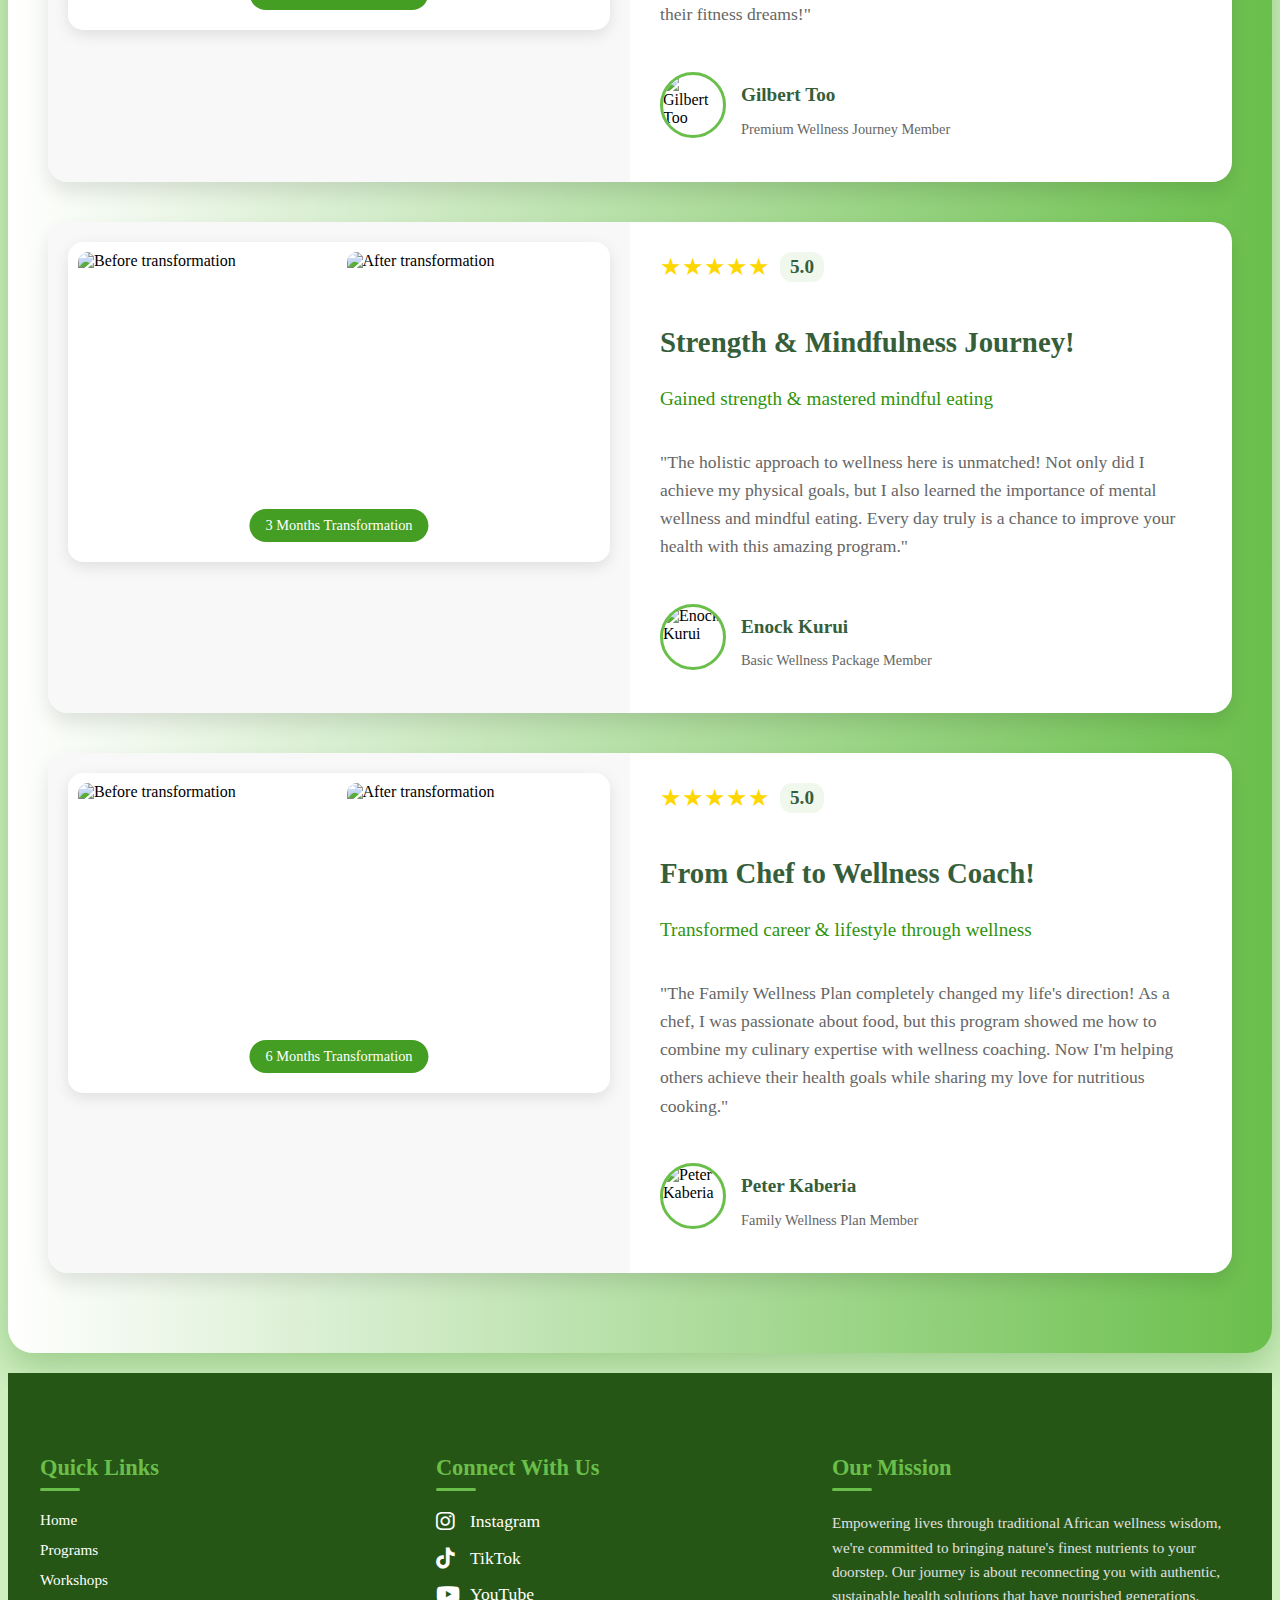
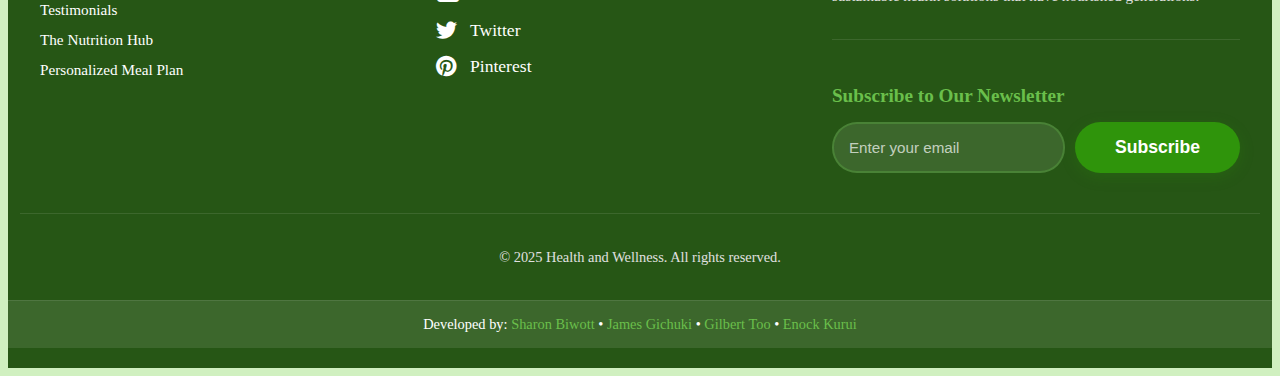
==== commit 6c8e5dfd: "Merge branch 'Sharon' of https://github.com/Biwott362/Health-and-Wellness-Landing-Page into Sharon" ====
--- a/index.html
+++ b/index.html
@@ -63,7 +63,7 @@
                 <img src="https://images.unsplash.com/photo-1571019614242-c5c5dee9f50b?w=500&auto=format" alt="Personal coaching" class="offering-img">
                 <h3>Personalized Coaching & Meal Plans</h3>
                 <p> Your body is unique, and so should be your nutrition. <br/> With personalized coaching and meal plans, you'll get expert guidance tailored to your lifestyle, goals, and nutritional needs.<p>
-                <a href="#wellness-articles" class="btn">Get Personalized Coaching</a>
+                <a href="#meal-plan-section" class="btn">Get Personalized Coaching</a>
             </div>
             <div class="offering">
                 <img src="https://images.unsplash.com/photo-1516062423079-7ca13cdc7f5a?w=500&auto=format" alt="Success story" class="offering-img">
@@ -151,7 +151,7 @@
                             </div>
                         </div>
                         <div class="product-item">
-                            <img src="https://blogger.googleusercontent.com/img/b/R29vZ2xl/AVvXsEgY8HO7RhmtL7h77RKKhzLl2ORPBT16qfmsnltg1vO2staMbynaDbl3D-obwdyjAHV4g00h7iT7EyFZiPyw6u2q4c40tR3kGp4wBOoxi-wcaBRKYyAkrHXyoeXqZ-njfSCBZQaQdSxN1aU/s640/t.jpg" alt="African Ginger" class="product-img">
+                            <img src="https://blogger.googleusercontent.com/img/b/R29vZ2xl/AVvXsEgY8HO7RhmtL7h77RKKhzLl2ORPBT16qfmsnltg1vO2staMbynaDbl3D-obwdyjAHV4g00h7iT7EyFZiPyw6u2q4c40tR3kGp4wBOoxi-wcaBRKYyAkrHXyoeXqZ-njfSCBZQaQdSxN1aUXTIuQW335AKVq07lTU2fI0&s" alt="African Ginger" class="product-img">
                             <div class="product-details">
                                 <h5>Tangawizi (Ginger) Root</h5>
                                 <p class="price">KSh 180/pack</p>
@@ -227,6 +227,30 @@
                         <span class="total-amount">KSh 0.00</span>
                     </div>
                     <a href="signUp.html" class="workshop-cta">Start Shopping →</a>
+                </div>
+            </div>
+        </div>
+    </section>
+
+    <!-- Personalized Meal Plan Section -->
+    <section id="meal-plan-section" class="meal-plan-section"> 
+        <div class="meal-plan-container">
+            <h2>Personalized Kenyan Meal Plan</h2>
+            <div class="meal-plan-content">
+                <div class="meal-plan-text">
+                    <p>Transform your eating habits with our comprehensive 4-week Kenyan meal plan that includes:</p>
+                    <ul>
+                        <li>12 different meal plans (4 Budget, 4 Affordable & 4 Expensive options)</li>
+                        <li>60+ recipes with pictures</li>
+                        <li>Shopping guide with price estimates</li>
+                        <li>Breakfast, lunch, and supper pre-arranged for you & your family</li>
+                        <li>Variety of healthy Kenyan meals for every day of the month</li>
+                    </ul>
+                    <p class="price-tag">Special Offer: KSh 199/- (Limited Time Only!)</p>
+                    <a href="https://gobeyondcalories.com/kenyan-meal-plan-google/?gad_source=2&gclid=Cj0KCQjw1um-BhDtARIsABjU5x660SfZP9iy7KJ57xMPK-KL4NeaYVpaAViW85JrmboO3vz3ryv094oaAkddEALw_wcB" target="_blank" class="meal-plan-btn">Get Your Meal Plan Now</a>
+                </div>
+                <div class="meal-plan-image">
+                    <img src="https://images.unsplash.com/photo-1546069901-ba9599a7e63c?w=800&auto=format" alt="Healthy Kenyan Meal">
                 </div>
             </div>
         </div>
@@ -333,7 +357,7 @@
         <div class="topics-grid">
             <div class="topic-card">
                 <div class="topic-icon">🌱</div>
-                <img src="https://images.unsplash.com/photo-1598009503747-f34d53b7df16?w=800&auto=format" alt="African Superfoods" class="topic-img">
+                <img src="https://encrypted-tbn0.gstatic.com/images?q=tbn:ANd9GcTccryNmi0jkbQoE4UhzC-RRIkgP-vAZG0-Bg&s" alt="African Superfoods" class="topic-img">
                 <h3>African Superfoods</h3>
                 <p>Discover nutrient-packed foods like moringa, baobab, and teff that have nourished generations.</p>
                 <ul class="topic-list">
@@ -345,7 +369,7 @@
 
             <div class="topic-card">
                 <div class="topic-icon">🌿</div>
-                <img src="https://images.unsplash.com/photo-1598009503747-f34d53b7df16?w=800&auto=format" alt="Traditional Healing Herbs" class="topic-img">
+                <img src="https://encrypted-tbn0.gstatic.com/images?q=tbn:ANd9GcRFWdHFitwnDL1fTI-4W3K-B1MUUrDpjB5-7Q&s" alt="Traditional Healing Herbs" class="topic-img">
                 <h3>Traditional Healing Herbs</h3>
                 <p>Explore the health benefits of hibiscus, ginger, and turmeric for natural wellness.</p>
                 <ul class="topic-list">
@@ -357,7 +381,7 @@
 
             <div class="topic-card">
                 <div class="topic-icon">🧪</div>
-                <img src="https://images.unsplash.com/photo-1598009503747-f34d53b7df16?w=800&auto=format" alt="Science & Nutrition" class="topic-img">
+                <img src="https://encrypted-tbn0.gstatic.com/images?q=tbn:ANd9GcThye13jJwx2LTngzUIiHh5_TsvTV-yQF8uhA&s" alt="Science & Nutrition" class="topic-img">
                 <h3>Science & Nutrition</h3>
                 <p>Learn about the latest research on gut health, metabolism, and balanced eating.</p>
                 <ul class="topic-list">
@@ -369,7 +393,7 @@
 
             <div class="topic-card">
                 <div class="topic-icon">🍽️</div>
-                <img src="https://images.unsplash.com/photo-1598009503747-f34d53b7df16?w=800&auto=format" alt="Smart Eating Tips" class="topic-img">
+                <img src="https://encrypted-tbn0.gstatic.com/images?q=tbn:ANd9GcSbmaymnS0xeUDv-6DHNABkOifZY-aJQcCkiw&s" alt="Smart Eating Tips" class="topic-img">
                 <h3>Smart Eating Tips</h3>
                 <p>Practical ways to incorporate these foods into your daily meals for optimal health.</p>
                 <ul class="topic-list">
@@ -385,29 +409,29 @@
             <h2>Latest Wellness Insights</h2>
             <div class="blog-grid">
                 <article class="blog-card">
-                    <img src="https://images.unsplash.com/photo-1598009503747-f34d53b7df16?w=800&auto=format" alt="Weight Management" class="blog-img">
+                    <img src="https://encrypted-tbn0.gstatic.com/images?q=tbn:ANd9GcQyp9Z9T5zaTlzBDAmGCDCOoZN2Z3-feULX1Q&s" alt="Weight Management" class="blog-img">
                     <div class="blog-content">
                         <h3>Understanding Weight Management</h3>
                         <p>Learn about sustainable approaches to maintaining a healthy weight through balanced nutrition and lifestyle changes.</p>
-                        <a href="#" class="read-more">Read More →</a>
+                        <a href="https://www.linkedin.com/pulse/understanding-weight-loss-supplements-vzooc/" target="_blank" class="read-more">Read More →</a>
                     </div>
                 </article>
 
                 <article class="blog-card">
-                    <img src="https://images.unsplash.com/photo-1598009503747-f34d53b7df16?w=800&auto=format" alt="Gut Health" class="blog-img">
+                    <img src="https://media.licdn.com/dms/image/v2/D4D12AQFCrnPu3IDa9w/article-cover_image-shrink_720_1280/article-cover_image-shrink_720_1280/0/1733745192398?e=2147483647&v=beta&t=-Mh0ZV2BDKKg7W9ENQvaD5cdXgNB490Vs3Bj6sFIO7Y" alt="Gut Health" class="blog-img">
                     <div class="blog-content">
                         <h3>Gut Health: The Foundation of Wellness</h3>
                         <p>Discover how your gut health impacts overall well-being and learn ways to support a healthy digestive system.</p>
-                        <a href="#" class="read-more">Read More →</a>
+                        <a href="https://www.linkedin.com/pulse/gut-health-foundation-well-being-win-health-gpydf/" target="_blank" class="read-more">Read More →</a>
                     </div>
                 </article>
 
                 <article class="blog-card">
-                    <img src="https://images.unsplash.com/photo-1598009503747-f34d53b7df16?w=800&auto=format" alt="Disease Prevention" class="blog-img">
+                    <img src="https://media.istockphoto.com/id/1311936090/photo/healthy-lifestyle-on-ketogenic-diet-eating-clean-keto-food-good-health-dietary-in-heart-dish.jpg?s=612x612&w=0&k=20&c=9PK9EQjWuJ9mhQ1rDpw1H6gx3l-8tPO-TwM_eISKvpY=" alt="Disease Prevention" class="blog-img">
                     <div class="blog-content">
                         <h3>Nutrition for Disease Prevention</h3>
                         <p>Explore how proper nutrition can help prevent chronic diseases and support long-term health.</p>
-                        <a href="#" class="read-more">Read More →</a>
+                        <a href="https://www.partnermd.com/blog/why-does-good-nutrition-matter-in-disease-prevention" target="_blank" class="read-more">Read More →</a>
                     </div>
                 </article>
             </div>
@@ -417,7 +441,7 @@
         <div class="quiz-section">
             <h2>Find Your Superfood Match!</h2>
             <p>Take our quick quiz to discover which African superfoods best match your health goals and lifestyle.</p>
-            <button class="start-quiz-btn">Start Quiz</button>
+            <a href="quiz.html" class="start-quiz-btn">Start Quiz</a>
         </div>
 
         <!-- Newsletter Subscription -->
@@ -425,7 +449,7 @@
             <div class="newsletter-content">
                 <h2>Stay Updated with Nutrition Tips</h2>
                 <p>Subscribe to our weekly newsletter for the latest nutrition insights, recipes, and wellness tips.</p>
-                <form class="newsletter-form">
+                <form class="newsletter-form" id="newsletterForm">
                     <input type="email" placeholder="Enter your email" required>
                     <button type="submit" class="subscribe-btn">Subscribe for Nutrition Insights</button>
                 </form>
@@ -550,6 +574,29 @@
                     </div>
                 </div>
             </div>
+
+            <div class="testimonial-card">
+                <div class="testimonial-images">
+                    <div class="before-after">
+                        <img src="https://img.freepik.com/premium-photo/midsection-man-preparing-food-kitchen_1048944-23362485.jpg" alt="Before transformation" class="before-img">
+                        <img src="https://media.istockphoto.com/id/1476002158/photo/remote-trainings-young-black-guy-having-video-call-with-sport-coach.jpg?s=612x612&w=0&k=20&c=TfjffQWthrKQ3BLGo1dMGmhIOmUpkUK87DoW-UH0yTA=" alt="After transformation" class="after-img">
+                        <span class="transformation-label">6 Months Transformation</span>
+                    </div>
+                </div>
+                <div class="testimonial-content">
+                    <div class="star-rating">★★★★★ <span class="rating-number">5.0</span></div>
+                    <h3>From Chef to Wellness Coach!</h3>
+                    <p class="achievement">Transformed career & lifestyle through wellness</p>
+                    <p class="testimonial-text">"The Family Wellness Plan completely changed my life's direction! As a chef, I was passionate about food, but this program showed me how to combine my culinary expertise with wellness coaching. Now I'm helping others achieve their health goals while sharing my love for nutritious cooking."</p>
+                    <div class="client-info">
+                        <img src="https://media.istockphoto.com/id/1476002158/photo/remote-trainings-young-black-guy-having-video-call-with-sport-coach.jpg?s=612x612&w=0&k=20&c=TfjffQWthrKQ3BLGo1dMGmhIOmUpkUK87DoW-UH0yTA=" alt="Peter Kaberia" class="client-img">
+                        <div>
+                            <h4>Peter Kaberia</h4>
+                            <p>Family Wellness Plan Member</p>
+                        </div>
+                    </div>
+                </div>
+            </div>
         </div>
     </section>
 
@@ -558,22 +605,23 @@
     <footer id="footer">
         <div class="footer-container">
             <div class="footer-column">
-                <h3>Shop by Category</h3>
+                <h3>Quick Links</h3>
                 <ul>
-                    <li><a href="#Workshops">Local Superfoods & Vegetables</a></li>
-                    <li><a href="#Workshops">Traditional Supplements & Herbs</a></li>
-                    <li><a href="#Workshops">Traditional Grains & Proteins</a></li>
-                    <li><a href="#Workshops">Traditional Beverages</a></li>
-                    <li><a href="#wellness-coach">Wellness Coaching Services</a></li>
+                    <li><a href="index.html">Home</a></li>
+                    <li><a href="index.html#about">Programs</a></li>
+                    <li><a href="index.html#Workshops">Workshops</a></li>
+                    <li><a href="index.html#testimonials">Testimonials</a></li>
+                    <li><a href="index.html#nutritional-insights">The Nutrition Hub</a></li>
+                    <li><a href="https://gobeyondcalories.com/kenyan-meal-plan-google/?gad_source=2&gclid=Cj0KCQjw1um-BhDtARIsABjU5x660SfZP9iy7KJ57xMPK-KL4NeaYVpaAViW85JrmboO3vz3ryv094oaAkddEALw_wcB" target="_blank">Personalized Meal Plan</a></li>
                 </ul>
             </div>
             <div class="footer-column social-media">
                 <h3>Connect With Us</h3>
                 <div class="social-links">
-                    <a href="https://www.pinterest.com/wholeb0dywellness/" target="_blank" class="social-link"><i class="fab fa-instagram"></i> Instagram</a>
-                    <a href="https://www.pinterest.com/wholeb0dywellness/" target="_blank" class="social-link"><i class="fab fa-tiktok"></i> TikTok</a>
-                    <a href="https://www.pinterest.com/wholeb0dywellness/" target="_blank" class="social-link"><i class="fab fa-youtube"></i> YouTube</a>
-                    <a href="https://www.pinterest.com/wholeb0dywellness/" target="_blank" class="social-link"><i class="fab fa-twitter"></i> Twitter</a>
+                    <a href="https://www.instagram.com/health_and_wellness_254?igsh=ajh6M3MwNXhrbjBq" target="_blank" class="social-link"><i class="fab fa-instagram"></i> Instagram</a>
+                    <a href="https://www.tiktok.com/@wholebodywellness29?_t=ZM-8upmIcXGKUX&_r=1" target="_blank" class="social-link"><i class="fab fa-tiktok"></i> TikTok</a>
+                    <a href="https://www.youtube.com/@healthandwellnessspot" target="_blank" class="social-link"><i class="fab fa-youtube"></i> YouTube</a>
+                    <a href="https://x.com/NutritionTipzzz?t=PKk7m4TR4_QXq7apO0rPdw&s=08" target="_blank" class="social-link"><i class="fab fa-twitter"></i> Twitter</a>
                     <a href="https://www.pinterest.com/wholeb0dywellness/" target="_blank" class="social-link"><i class="fab fa-pinterest"></i> Pinterest</a>
                 </div>
             </div>
@@ -596,10 +644,16 @@
             <p>Developed by: 
                 <a href="https://github.com/Biwott362" target="_blank">Sharon Biwott</a> • 
                 <a href="https://github.com/James-Gichuki2104" target="_blank">James Gichuki</a> • 
-                <a href="https://github.com/Tookip" target="_blank">Gilbert Too</a>
+                <a href="https://github.com/Tookip" target="_blank">Gilbert Too</a> •
+                <a href="https://github.com/Enock12-kip" target="_blank">Enock Kurui</a>
             </p>
         </div>
     </footer>
+
+    <!-- Add success message div -->
+    <div class="subscribe-message" id="newsletterSubscribeMessage">Thanks for subscribing! We'll be in touch.</div>
+    <div class="subscribe-message" id="nutritionSubscribeMessage">Thanks for subscribing to our Nutritional Insights! You'll receive weekly tips and updates.</div>
+
     <!-- Add Font Awesome for social media icons -->
     <link rel="stylesheet" href="https://cdnjs.cloudflare.com/ajax/libs/font-awesome/6.0.0/css/all.min.css">
     <style>
@@ -626,11 +680,189 @@
             color: #2f940b;
             text-decoration: underline;
         }
+
+        .subscribe-message {
+            display: none;
+            position: fixed;
+            top: 20px;
+            right: 20px;
+            background: #2f940b;
+            color: white;
+            padding: 15px 25px;
+            border-radius: 5px;
+            box-shadow: 0 4px 15px rgba(0, 0, 0, 0.2);
+            z-index: 1000;
+            animation: slideIn 0.5s ease;
+        }
+
+        @keyframes slideIn {
+            from {
+                transform: translateX(100%);
+                opacity: 0;
+            }
+            to {
+                transform: translateX(0);
+                opacity: 1;
+            }
+        }
+
+        @keyframes slideOut {
+            from {
+                transform: translateX(0);
+                opacity: 1;
+            }
+            to {
+                transform: translateX(100%);
+                opacity: 0;
+            }
+        }
+
+        @media (max-width: 768px) {
+            .footer-container {
+                grid-template-columns: 1fr;
+                text-align: center;
+            }
+
+            .social-links {
+                align-items: center;
+            }
+
+            .subscribe-form {
+                flex-direction: column;
+            }
+        }
+
+        .meal-plan-section {
+            padding: 60px 20px;
+            background: linear-gradient(135deg, #f8f9fa 0%, #e9ecef 100%);
+        }
+
+        .meal-plan-container {
+            max-width: 1200px;
+            margin: 0 auto;
+        }
+
+        .meal-plan-container h2 {
+            text-align: center;
+            color: #355e3b;
+            font-size: 2.5em;
+            margin-bottom: 40px;
+        }
+
+        .meal-plan-content {
+            display: grid;
+            grid-template-columns: 1fr 1fr;
+            gap: 40px;
+            align-items: center;
+        }
+
+        .meal-plan-text {
+            padding: 20px;
+        }
+
+        .meal-plan-text p {
+            color: #666;
+            font-size: 1.1em;
+            line-height: 1.6;
+            margin-bottom: 20px;
+        }
+
+        .meal-plan-text ul {
+            list-style: none;
+            padding: 0;
+            margin-bottom: 30px;
+        }
+
+        .meal-plan-text ul li {
+            color: #666;
+            font-size: 1.1em;
+            line-height: 1.6;
+            margin-bottom: 10px;
+            padding-left: 30px;
+            position: relative;
+        }
+
+        .meal-plan-text ul li:before {
+            content: "✓";
+            color: #2f940b;
+            position: absolute;
+            left: 0;
+            font-weight: bold;
+        }
+
+        .price-tag {
+            font-size: 1.3em;
+            color: #2f940b;
+            font-weight: 600;
+            margin: 20px 0;
+        }
+
+        .meal-plan-btn {
+            display: inline-block;
+            padding: 15px 40px;
+            background: #2f940b;
+            color: white;
+            text-decoration: none;
+            border-radius: 30px;
+            font-size: 1.2em;
+            font-weight: 600;
+            transition: all 0.3s ease;
+            box-shadow: 0 4px 15px rgba(47, 148, 11, 0.2);
+        }
+
+        .meal-plan-btn:hover {
+            background: #247808;
+            transform: translateY(-2px);
+            box-shadow: 0 6px 20px rgba(47, 148, 11, 0.3);
+        }
+
+        .meal-plan-image img {
+            width: 100%;
+            height: auto;
+            border-radius: 15px;
+            box-shadow: 0 10px 30px rgba(0, 0, 0, 0.1);
+        }
+
+        @media (max-width: 768px) {
+            .meal-plan-content {
+                grid-template-columns: 1fr;
+            }
+
+            .meal-plan-image {
+                order: -1;
+            }
+        }
     </style>
-    <script src="script.js">
-        
+    <script>
+        // Newsletter subscription form handling
+        document.getElementById('newsletterForm').addEventListener('submit', function(e) {
+            e.preventDefault();
+            const message = document.getElementById('newsletterSubscribeMessage');
+            message.style.display = 'block';
+            this.reset();
+            setTimeout(() => {
+                message.classList.add('hide');
+                setTimeout(() => {
+                    message.style.display = 'none';
+                }, 500);
+            }, 3000);
+        });
+
+        // Nutritional Insights subscription form handling
+        document.getElementById('nutritionForm').addEventListener('submit', function(e) {
+            e.preventDefault();
+            const message = document.getElementById('nutritionSubscribeMessage');
+            message.style.display = 'block';
+            this.reset();
+            setTimeout(() => {
+                message.classList.add('hide');
+                setTimeout(() => {
+                    message.style.display = 'none';
+                }, 500);
+            }, 3000);
+        });
     </script>
-  
+    <script src="script.js"></script>
 </body>
 
 </html>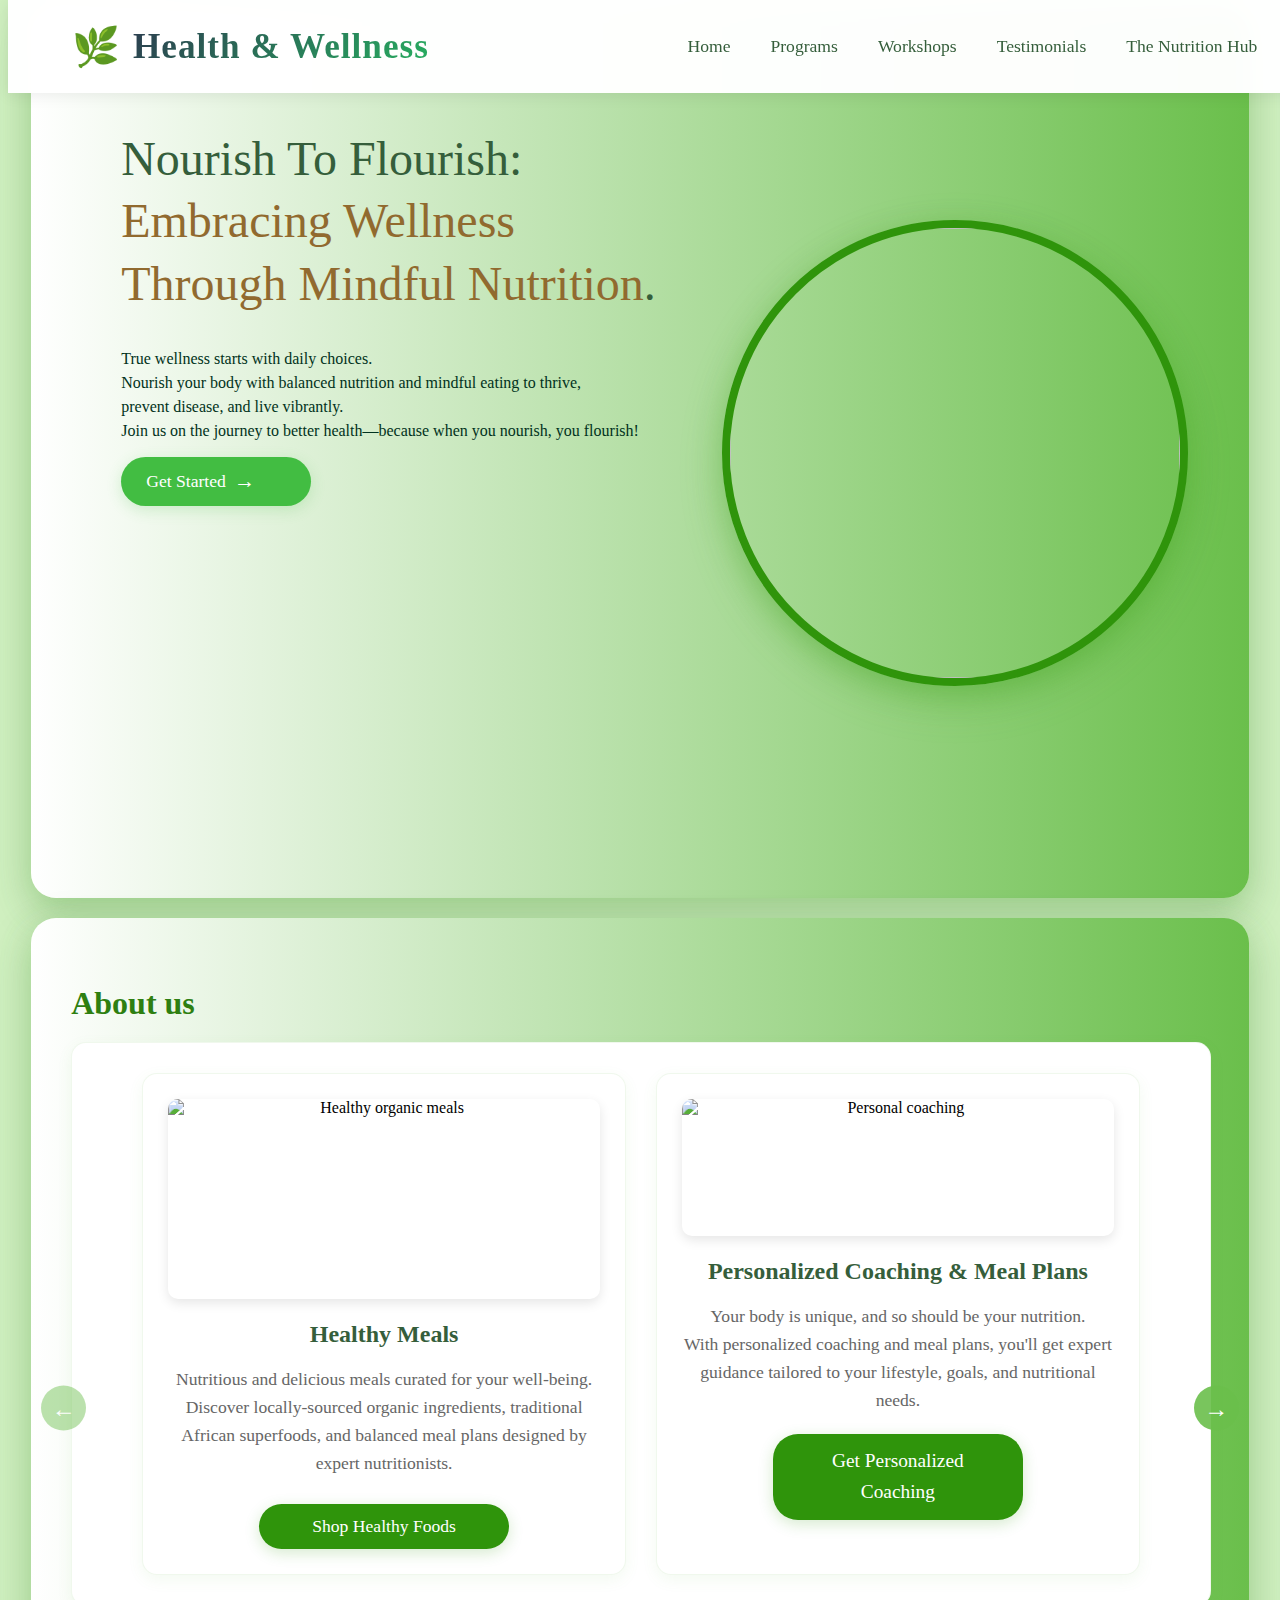
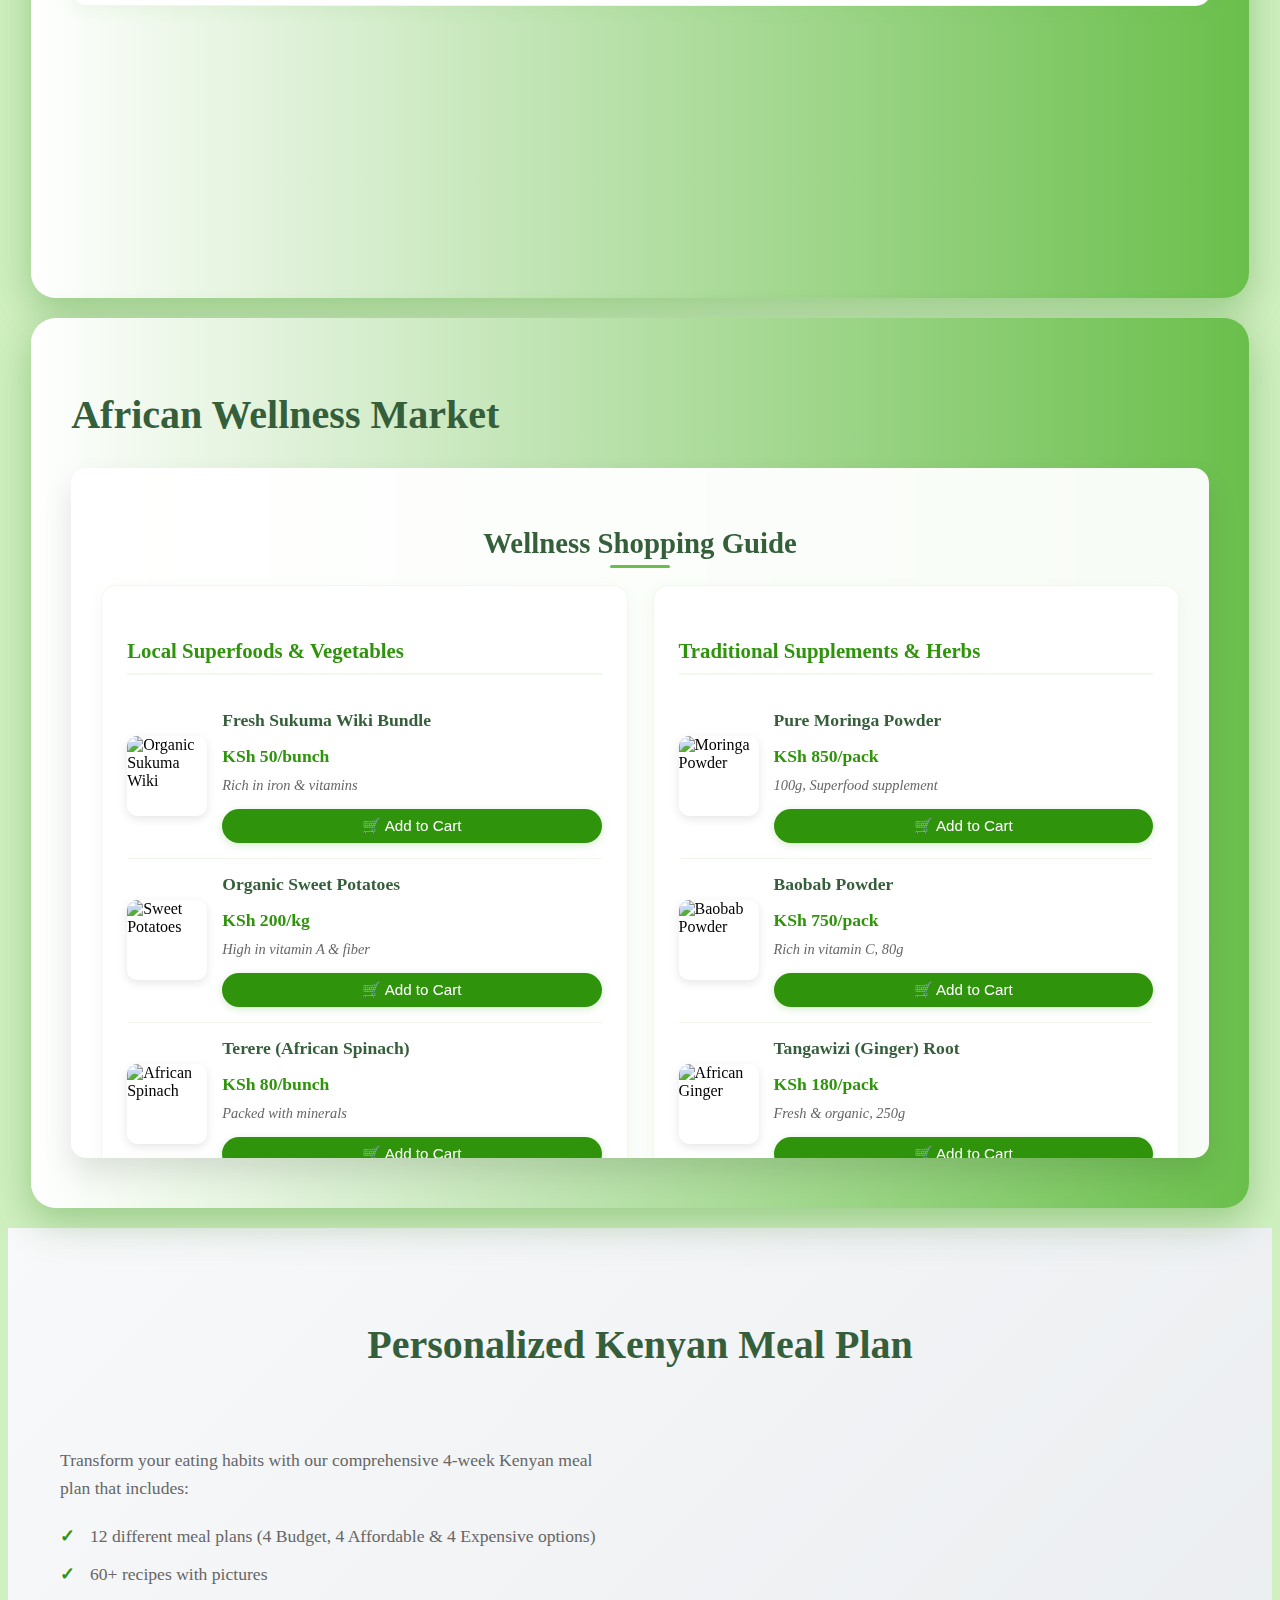
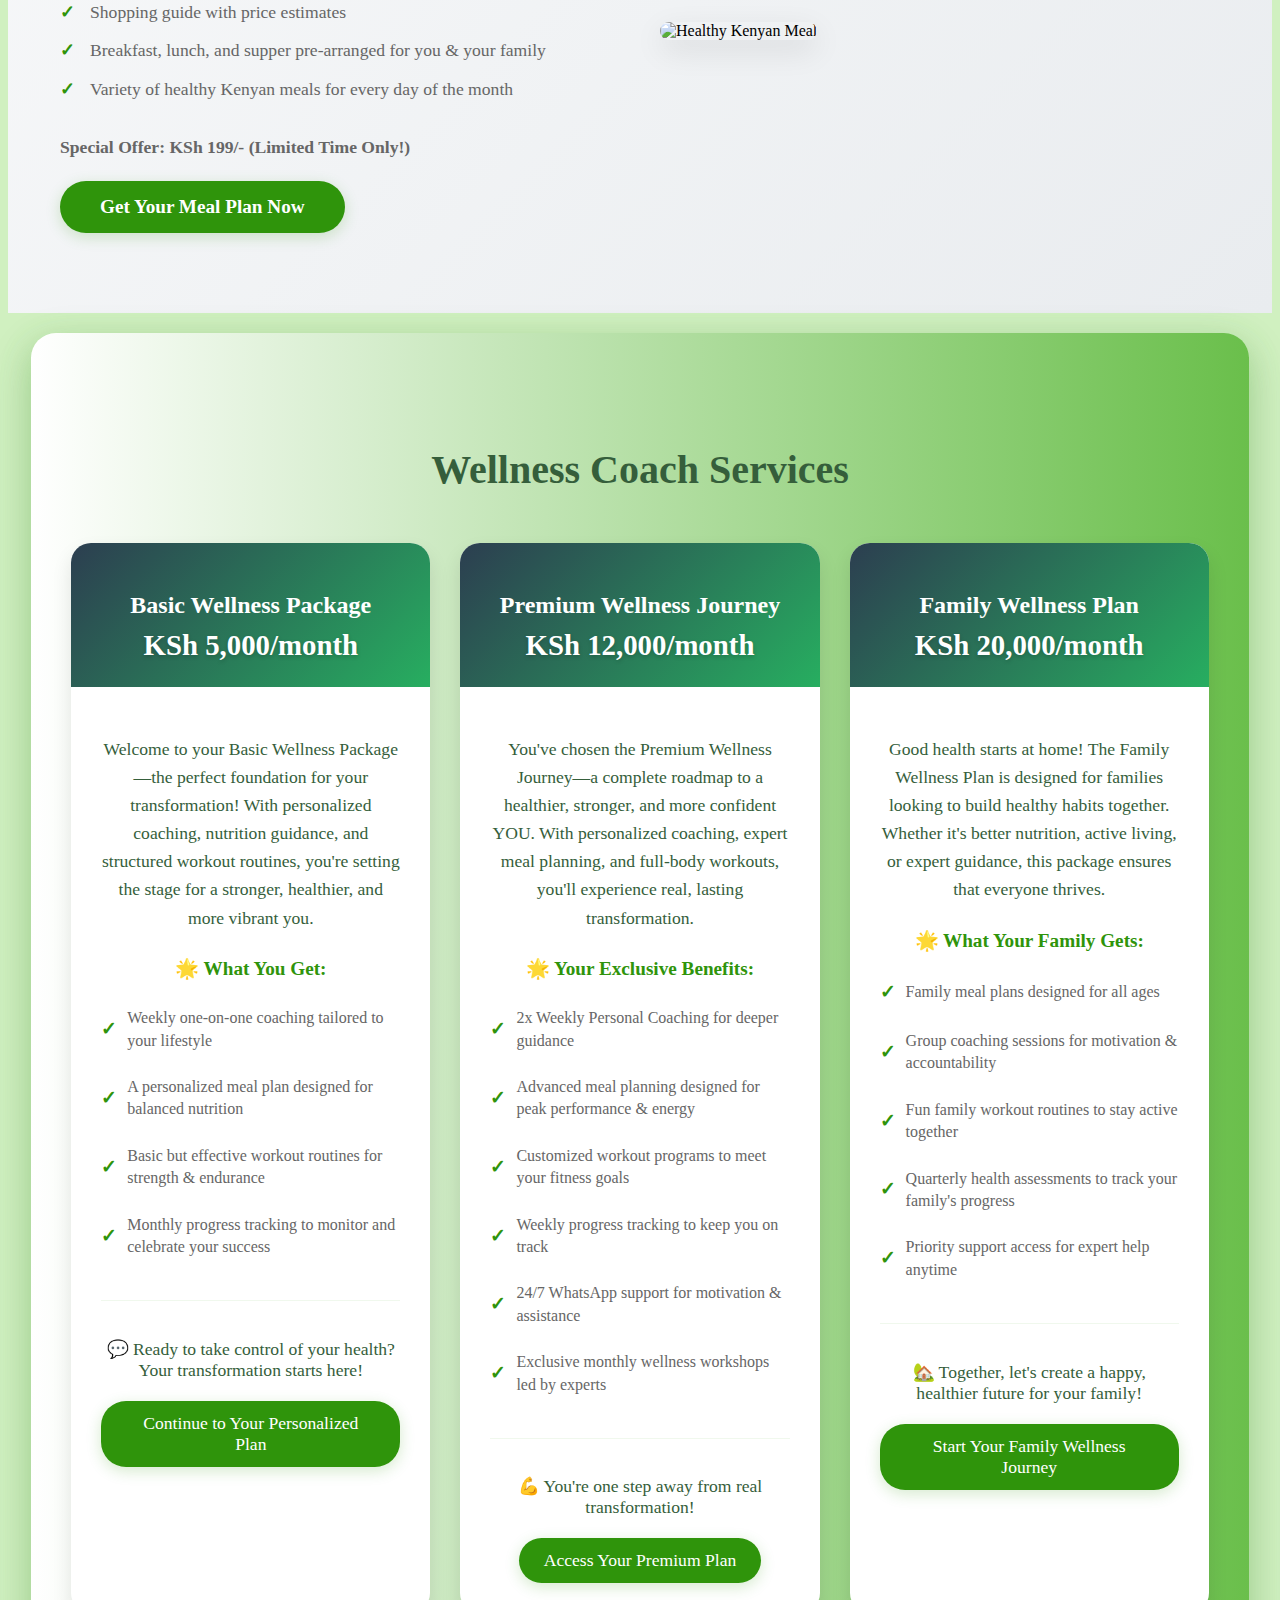
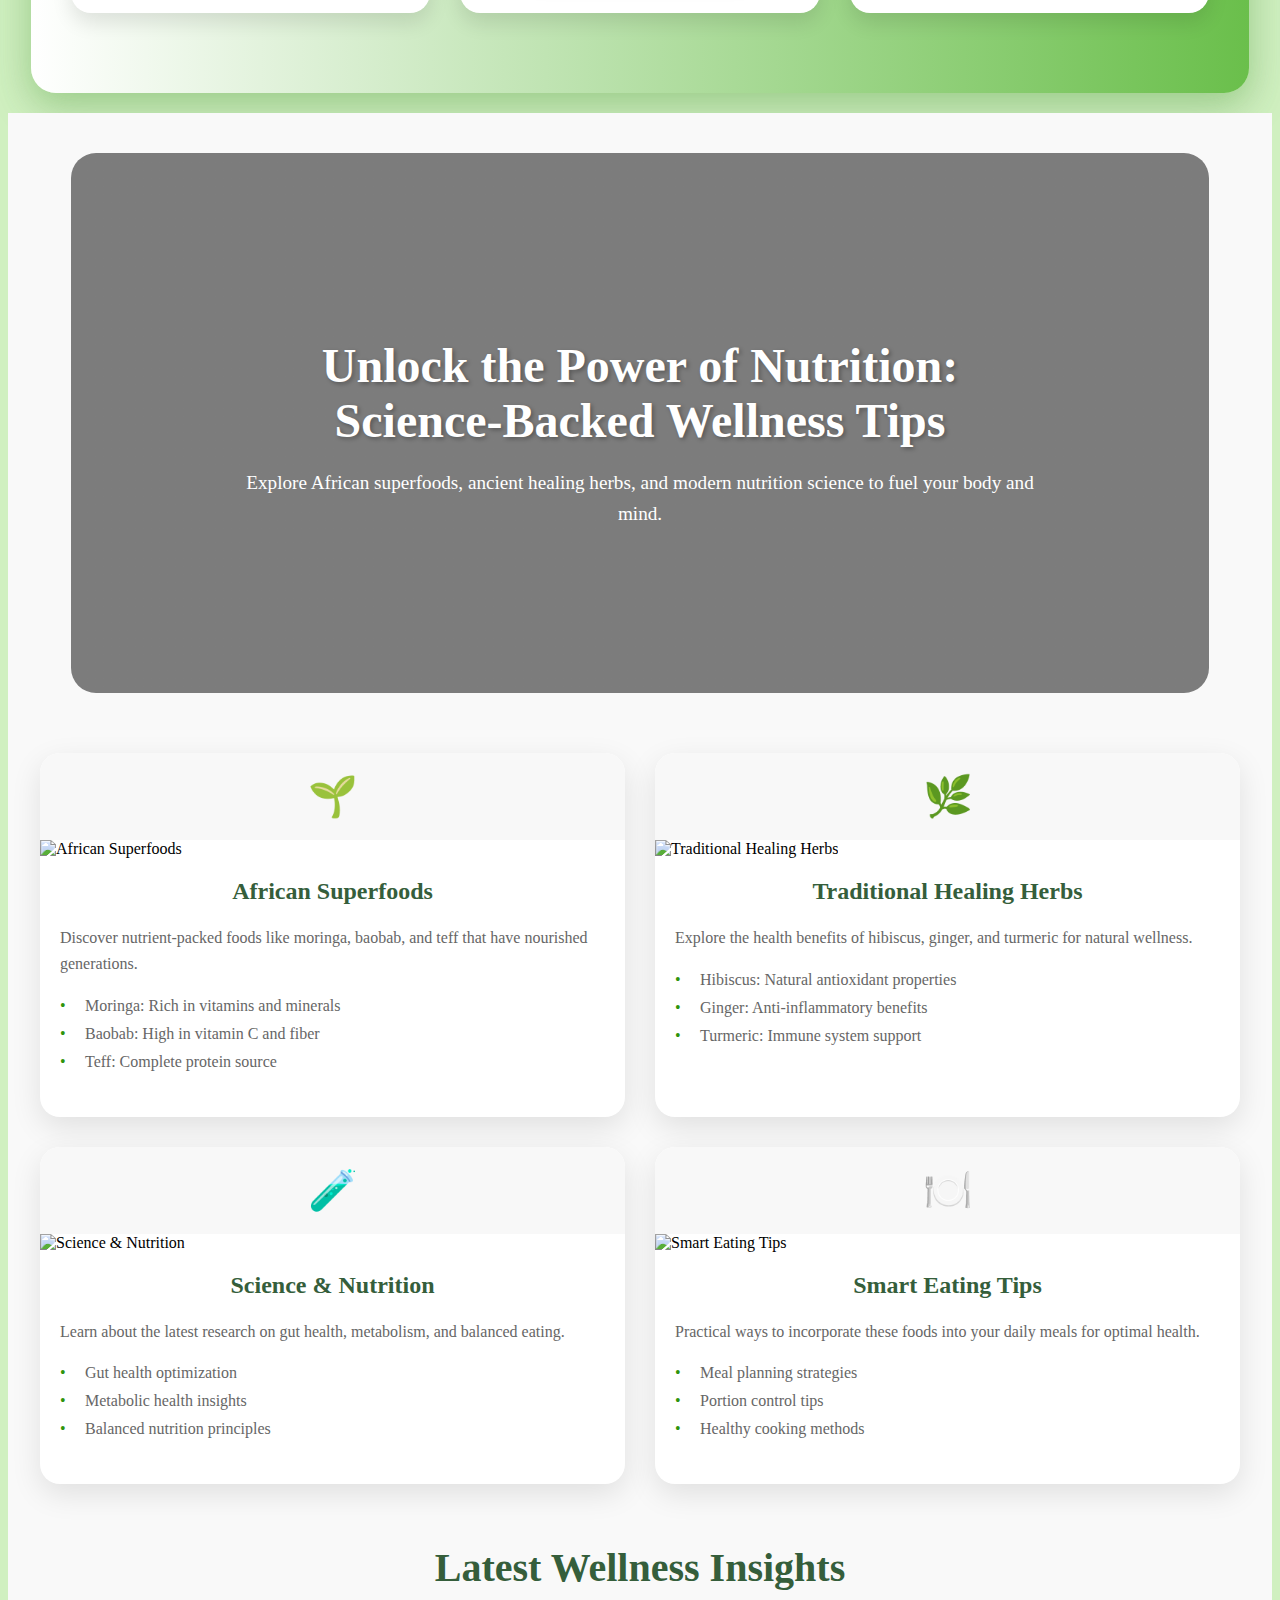
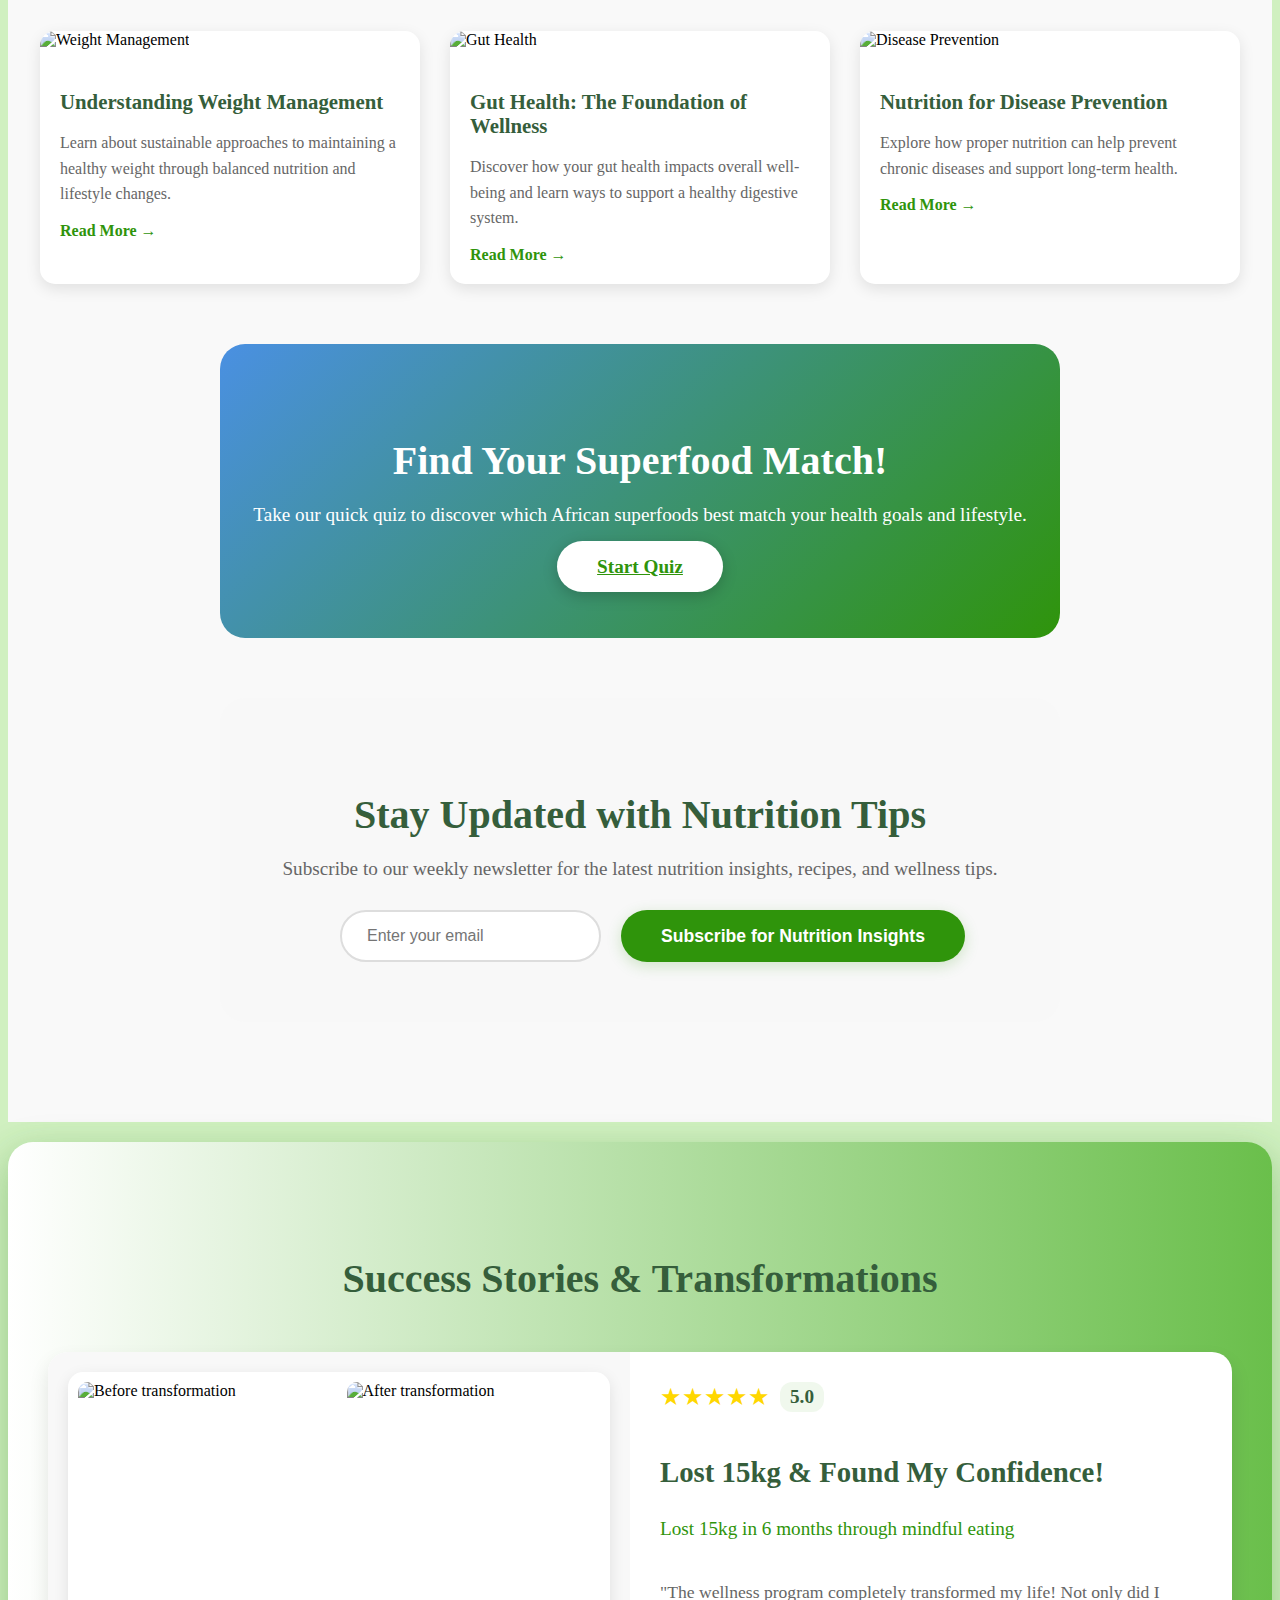
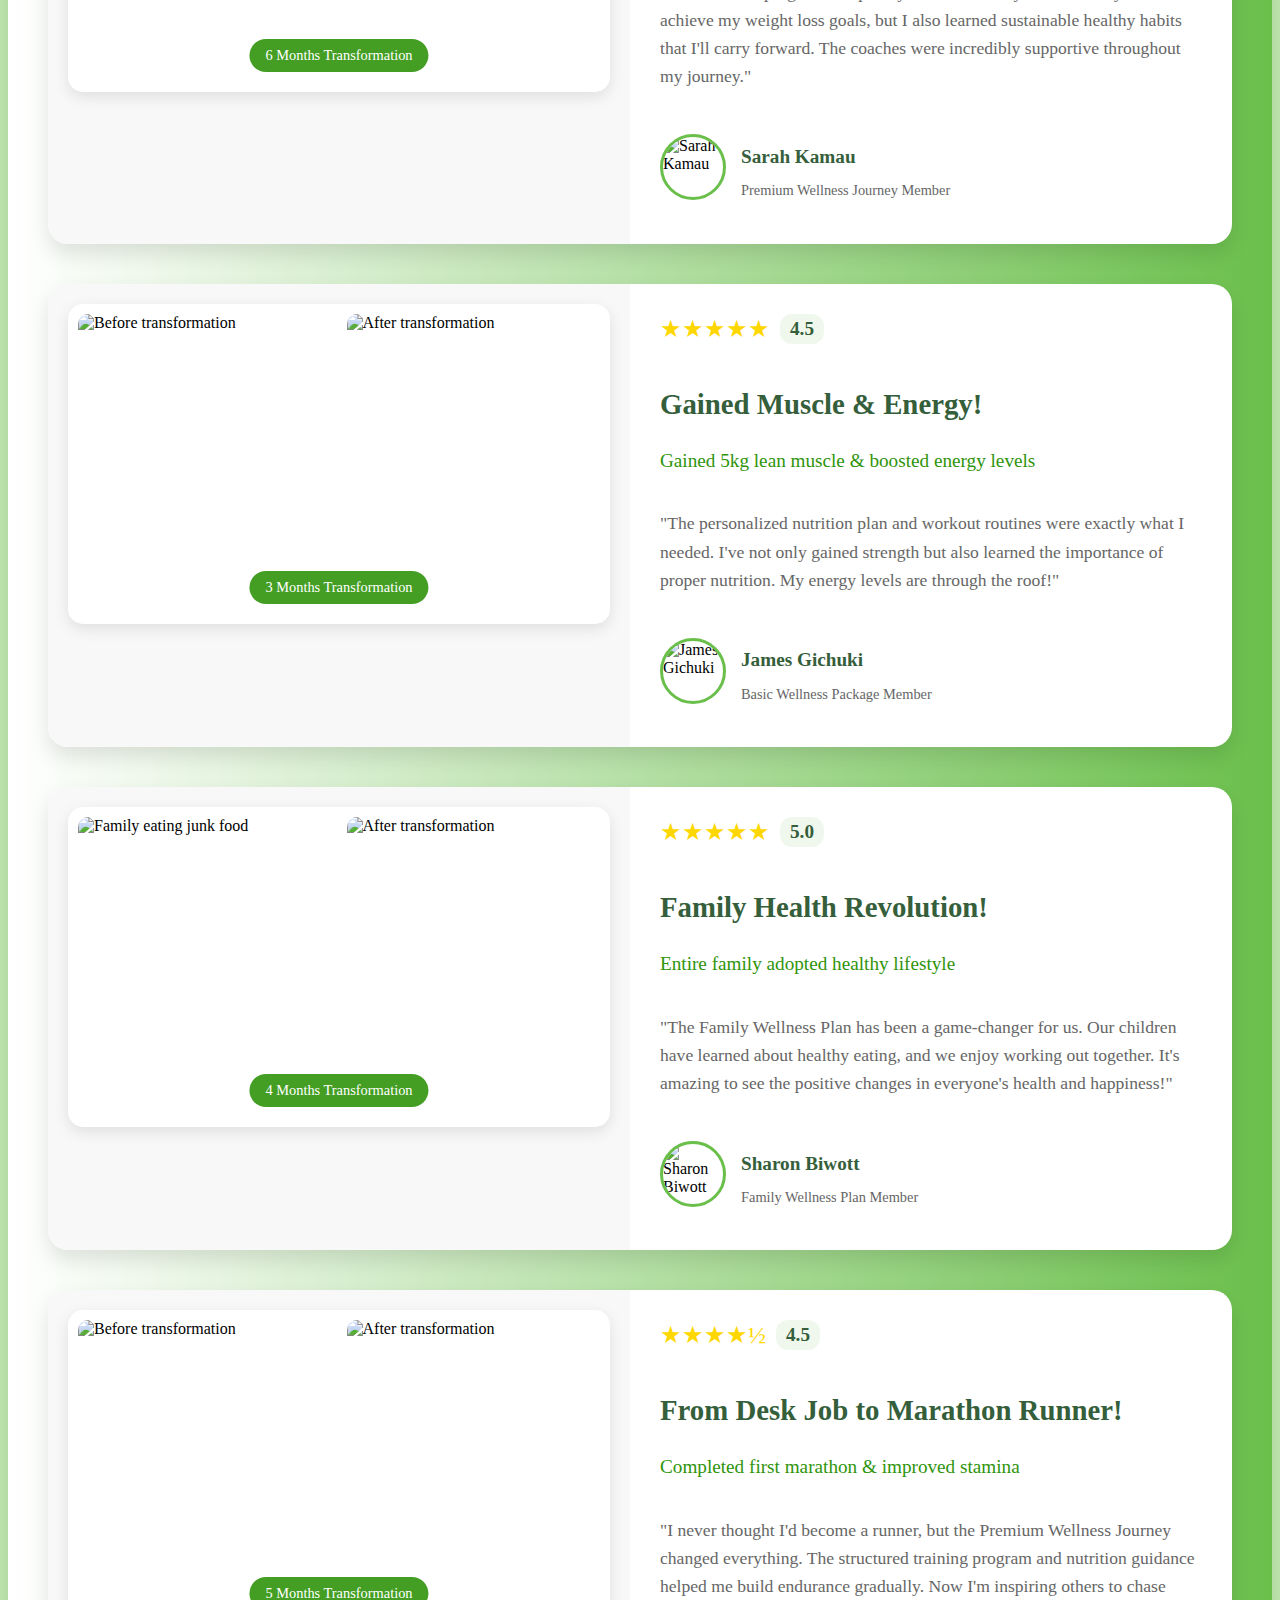
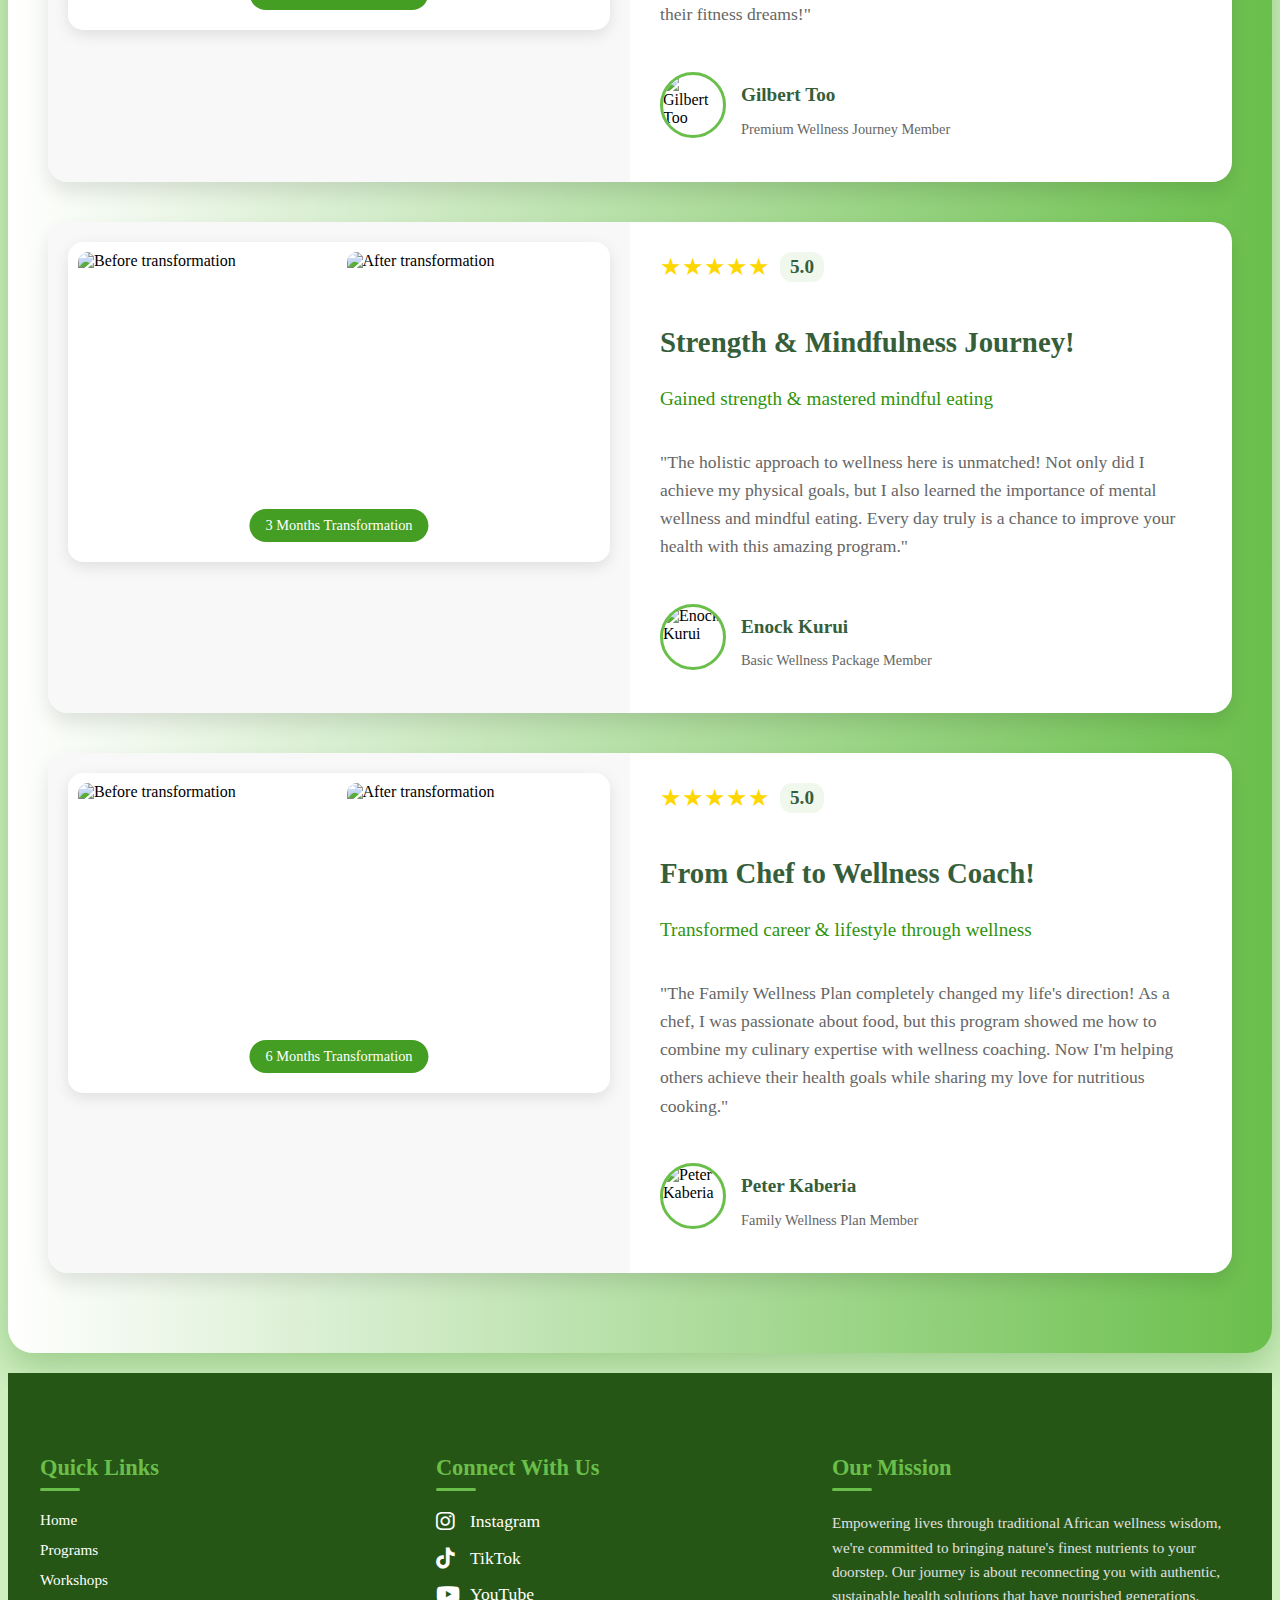
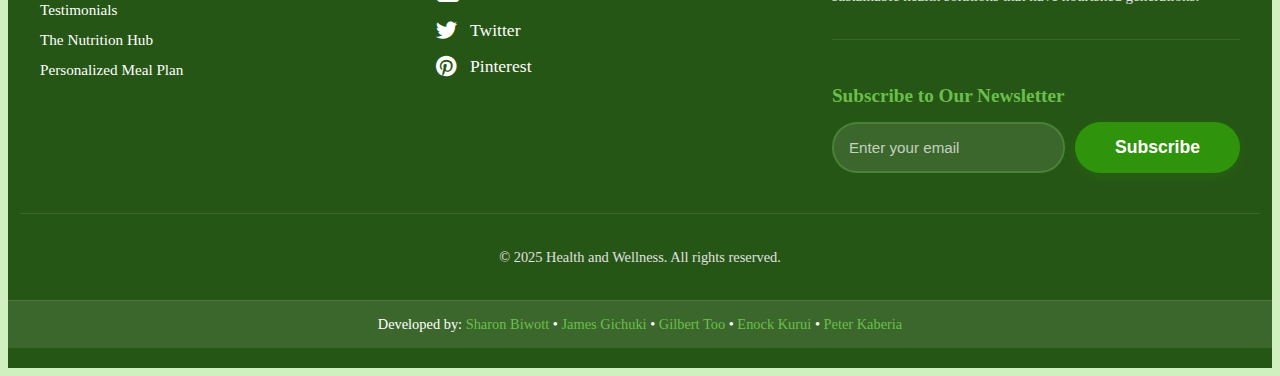
==== commit b81302bb: "Updated Social links in the main home page and other file pages.Updated the quiz file and fixed erro" ====
--- a/index.html
+++ b/index.html
@@ -22,7 +22,7 @@
                     <li> <a href="#about" class="nav-link">Programs</a></li>
                     <li> <a href="#Workshops" class="nav-link">Workshops</a></li>
                     <li> <a href="#testimonials" class="nav-link">Testimonials</a></li>
-                    <li> <a href="#nutritional-insights" class="nav-link">Nutrition Hub</a></li>
+                    <li> <a href="#nutritional-insights" class="nav-link">The Nutrition Hub</a></li>
                     <li> <a href="#footer" class="nav-link">Contact</a></li>
                 </ul>
             </nav>
@@ -151,7 +151,7 @@
                             </div>
                         </div>
                         <div class="product-item">
-                            <img src="https://blogger.googleusercontent.com/img/b/R29vZ2xl/AVvXsEgY8HO7RhmtL7h77RKKhzLl2ORPBT16qfmsnltg1vO2staMbynaDbl3D-obwdyjAHV4g00h7iT7EyFZiPyw6u2q4c40tR3kGp4wBOoxi-wcaBRKYyAkrHXyoeXqZ-njfSCBZQaQdSxN1aUXTIuQW335AKVq07lTU2fI0&s" alt="African Ginger" class="product-img">
+                            <img src="https://encrypted-tbn1.gstatic.com/images?q=tbn:ANd9GcRCMLbrRMqF83QAmvS6RT4CiUMLZUgD1Qzng2YHUUIXjetqcmzYnpQfXWOYEid2NGN4XMv58rxbkisUk4EU0zqIZBbxnpbGutnS0HeIkQ" alt="African Ginger" class="product-img">
                             <div class="product-details">
                                 <h5>Tangawizi (Ginger) Root</h5>
                                 <p class="price">KSh 180/pack</p>
@@ -645,7 +645,8 @@
                 <a href="https://github.com/Biwott362" target="_blank">Sharon Biwott</a> • 
                 <a href="https://github.com/James-Gichuki2104" target="_blank">James Gichuki</a> • 
                 <a href="https://github.com/Tookip" target="_blank">Gilbert Too</a> •
-                <a href="https://github.com/Enock12-kip" target="_blank">Enock Kurui</a>
+                <a href="https://github.com/Enock12-kip" target="_blank">Enock Kurui</a> •
+                <a href="https://github.com/kaberia-peter" target="_blank">Peter Kaberia</a>
             </p>
         </div>
     </footer>
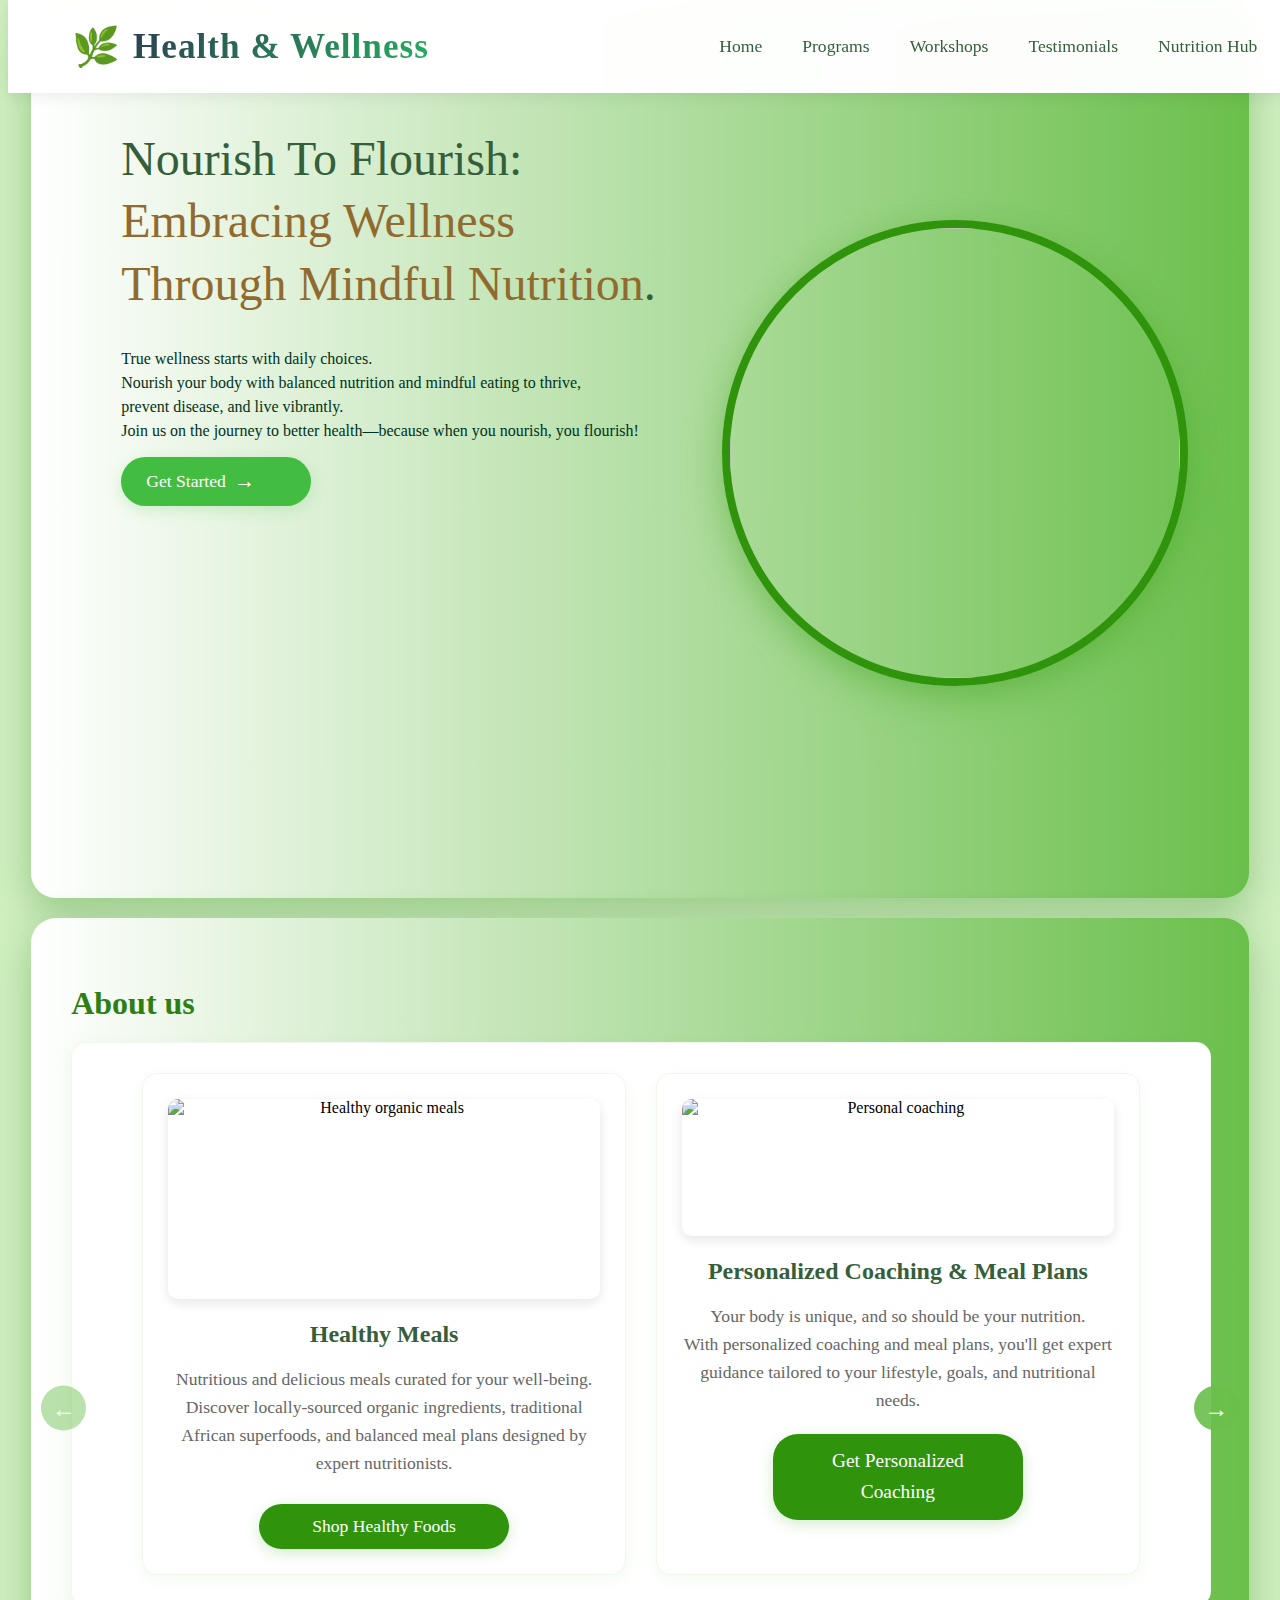
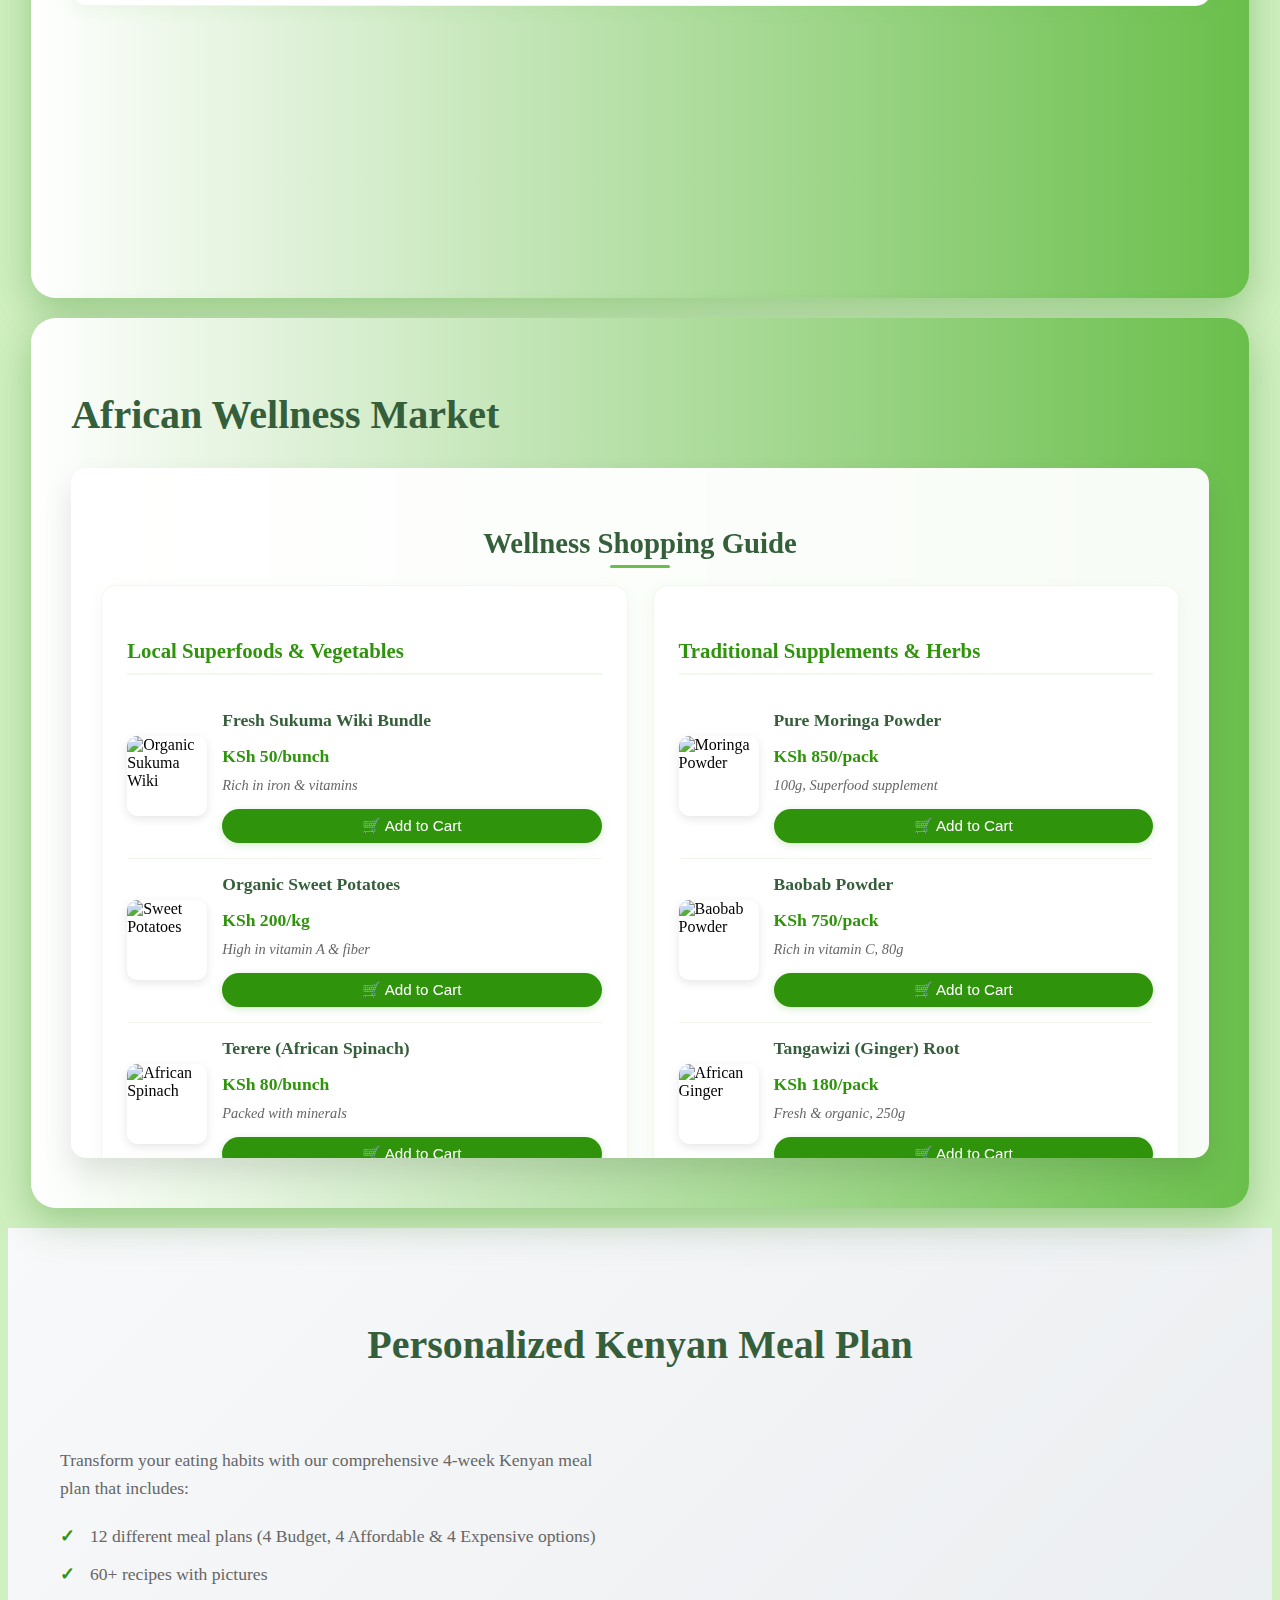
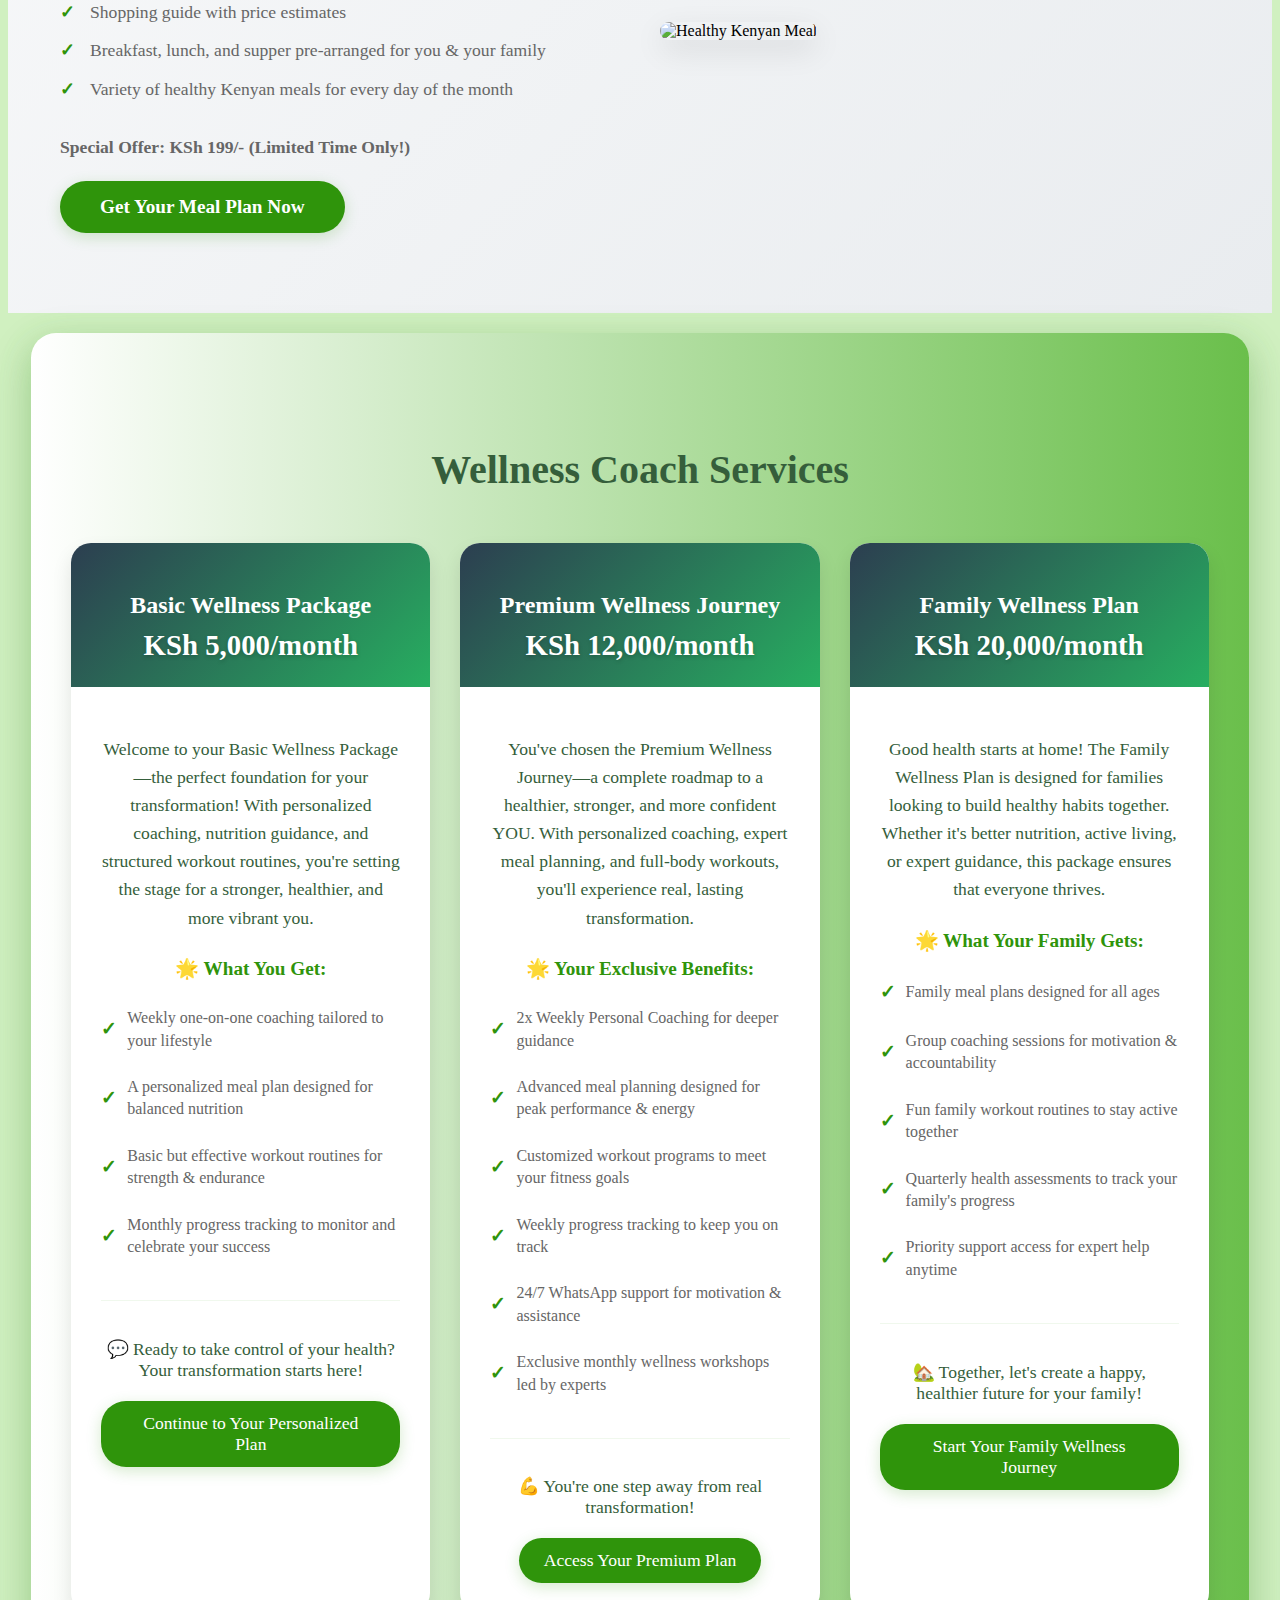
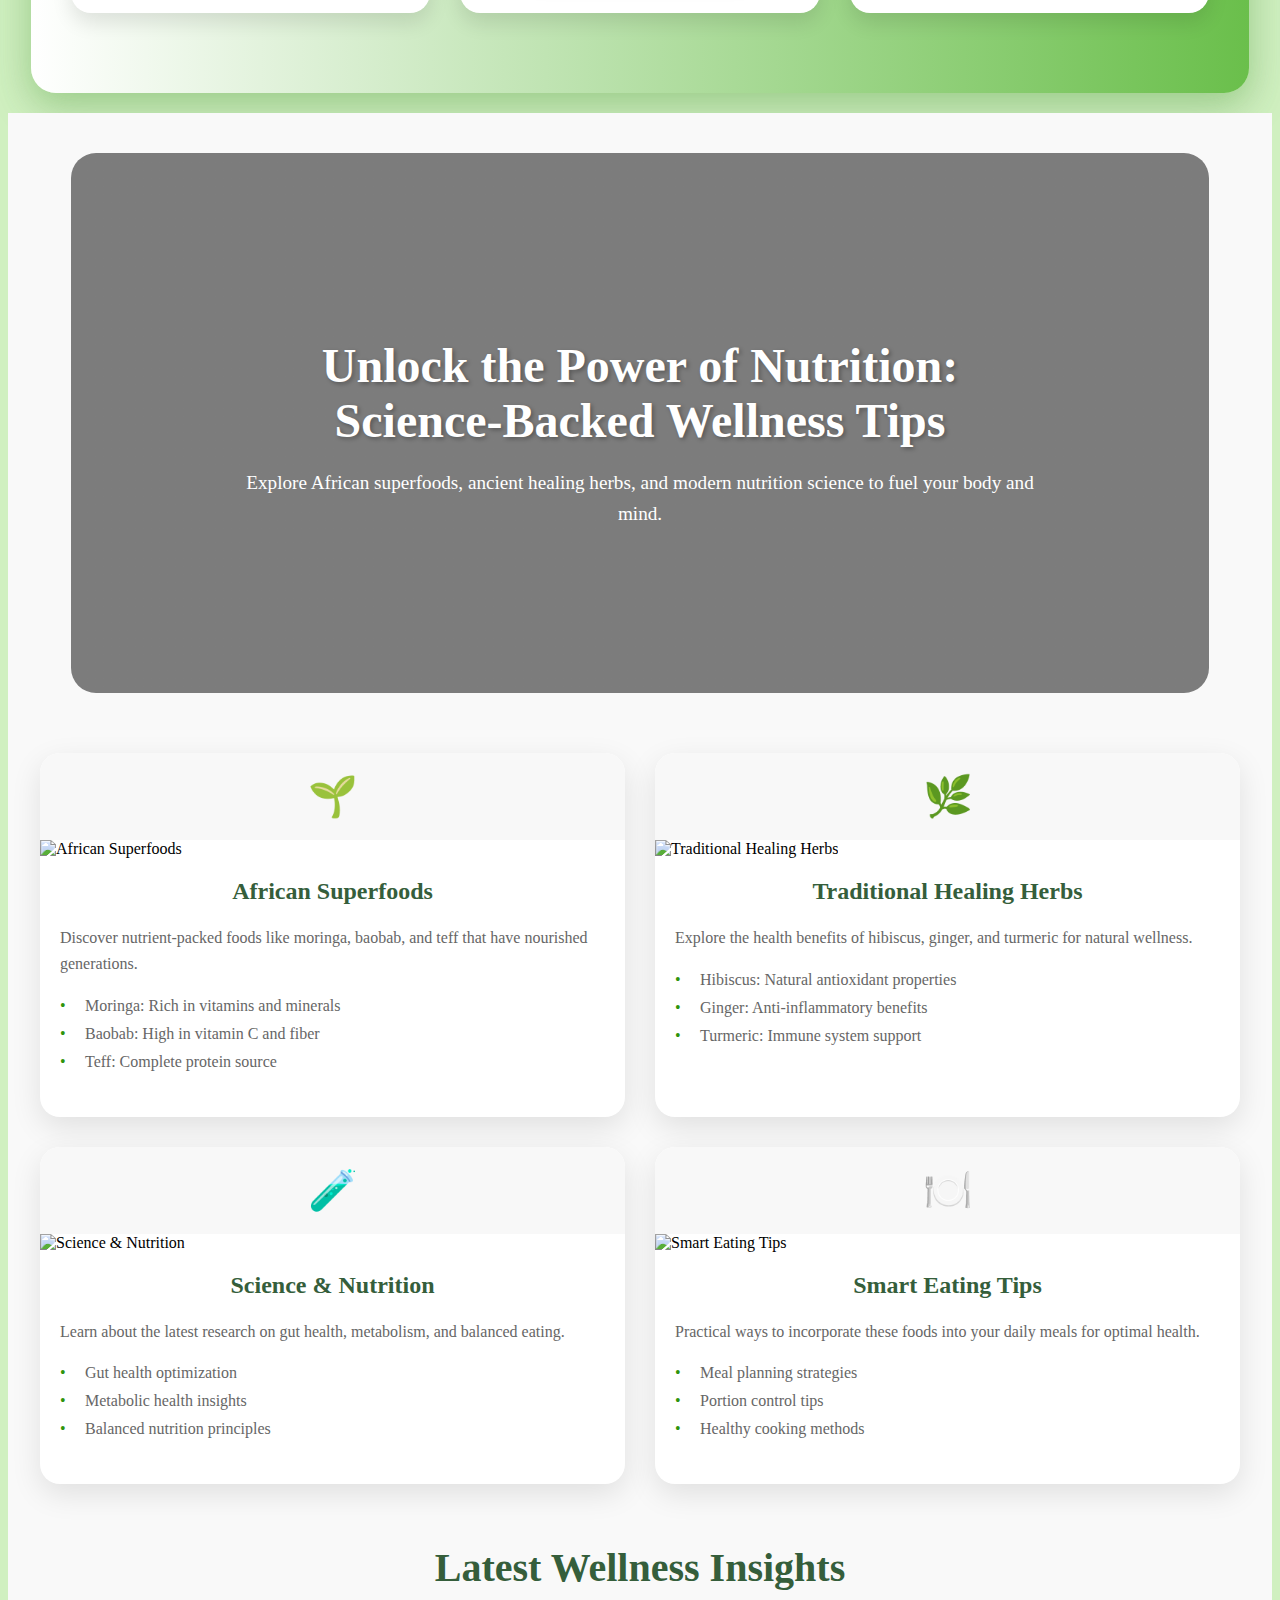
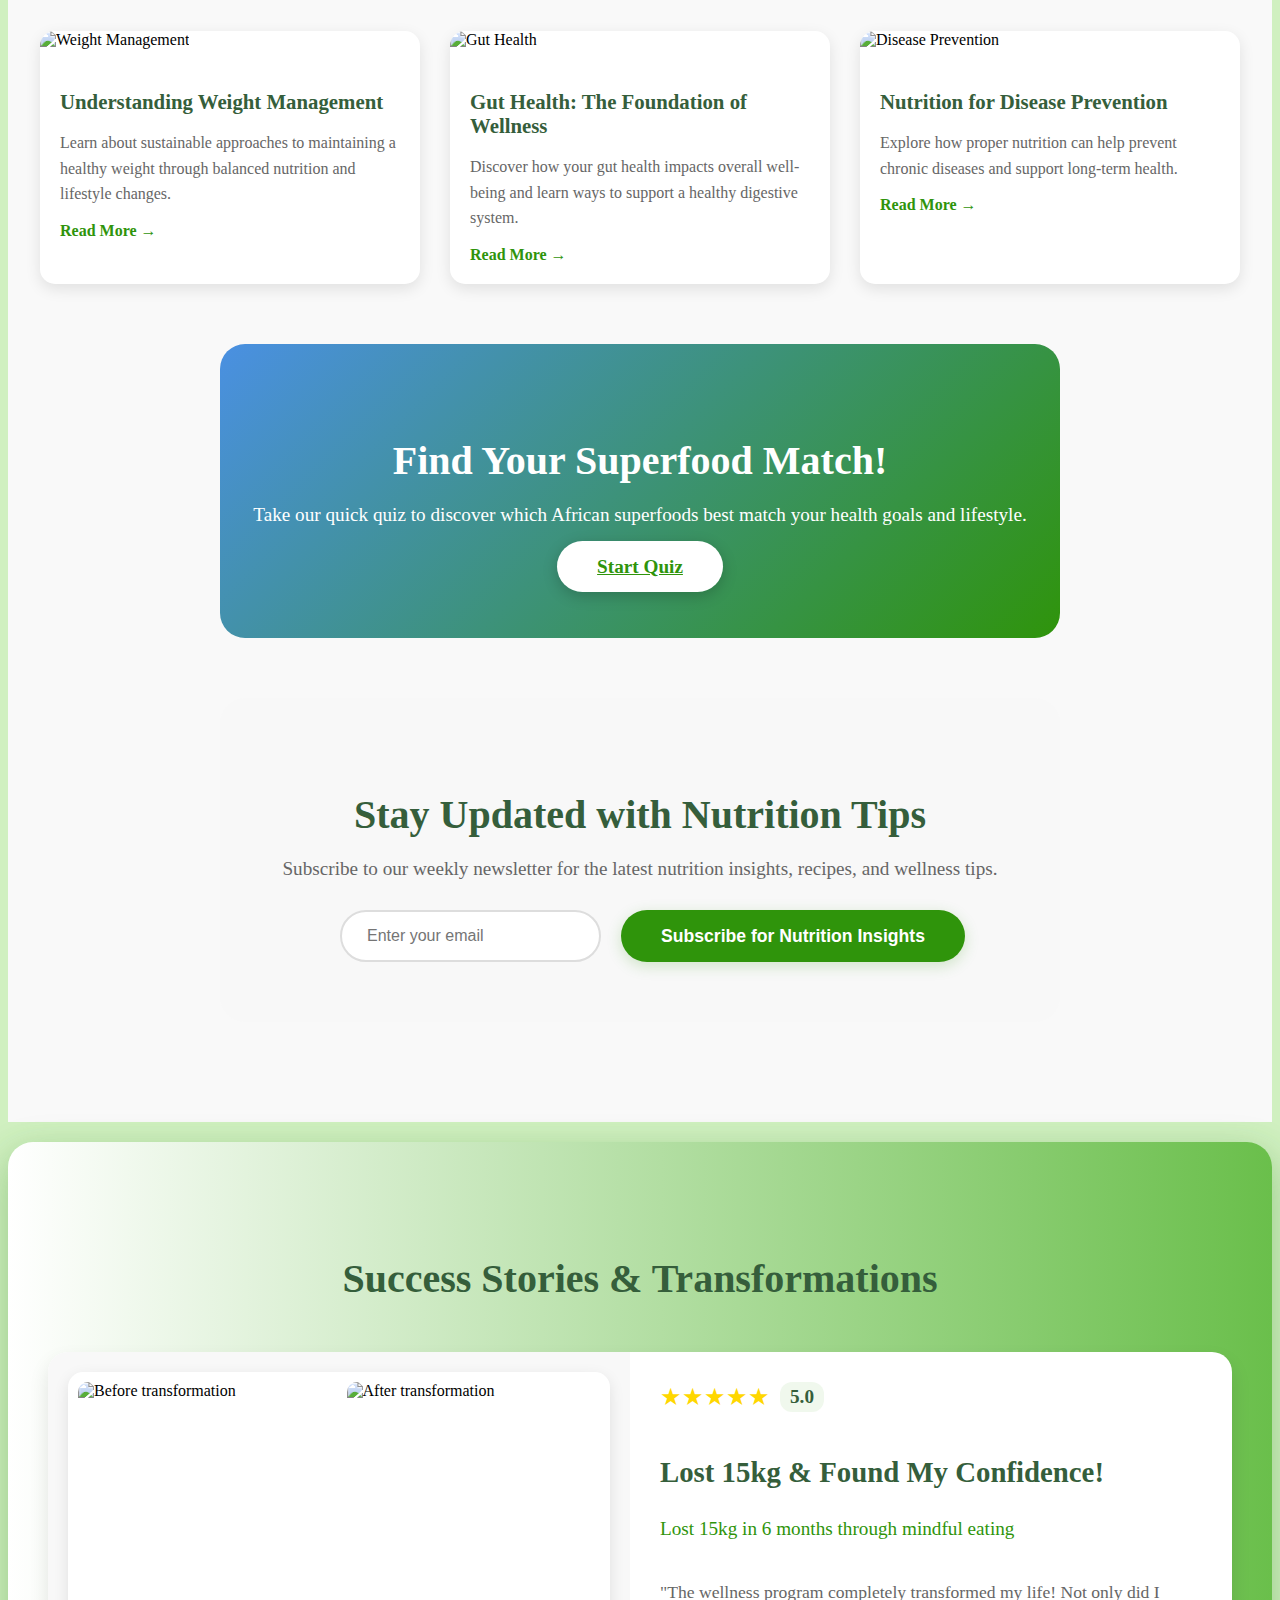
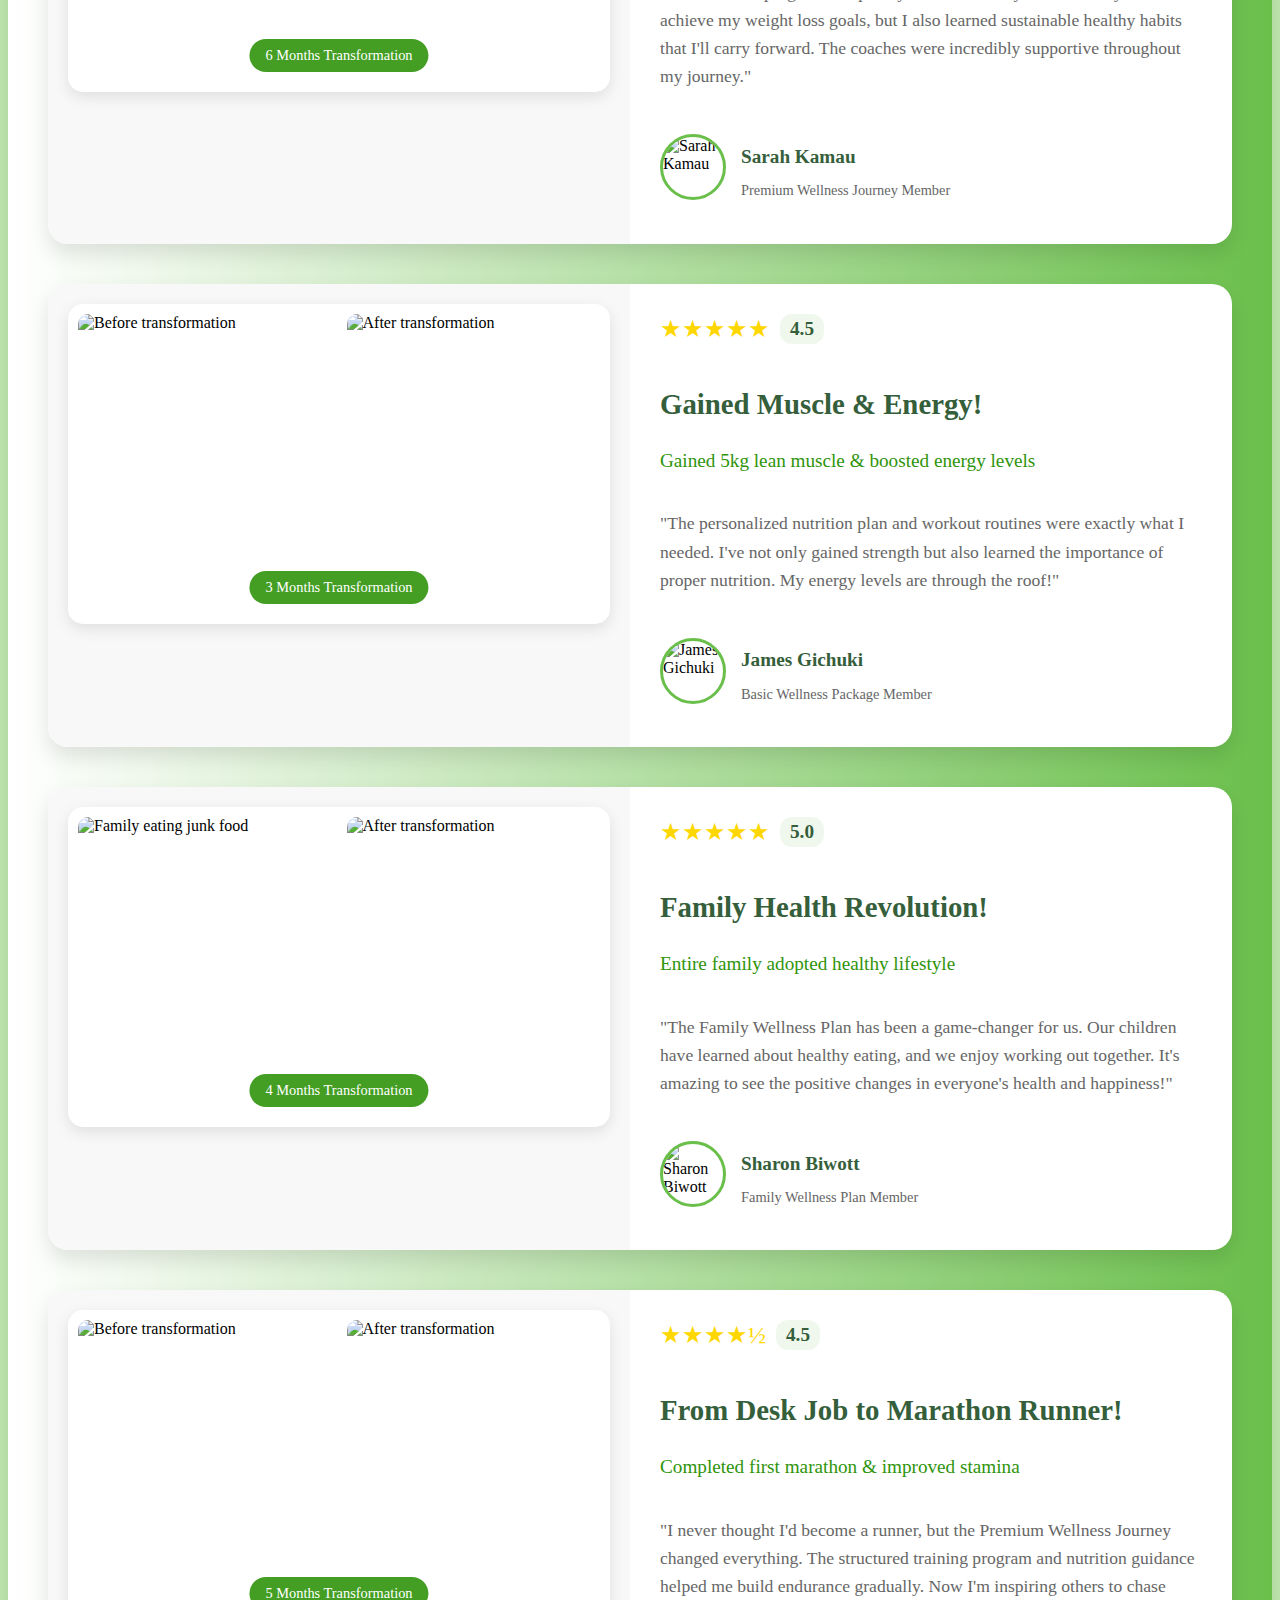
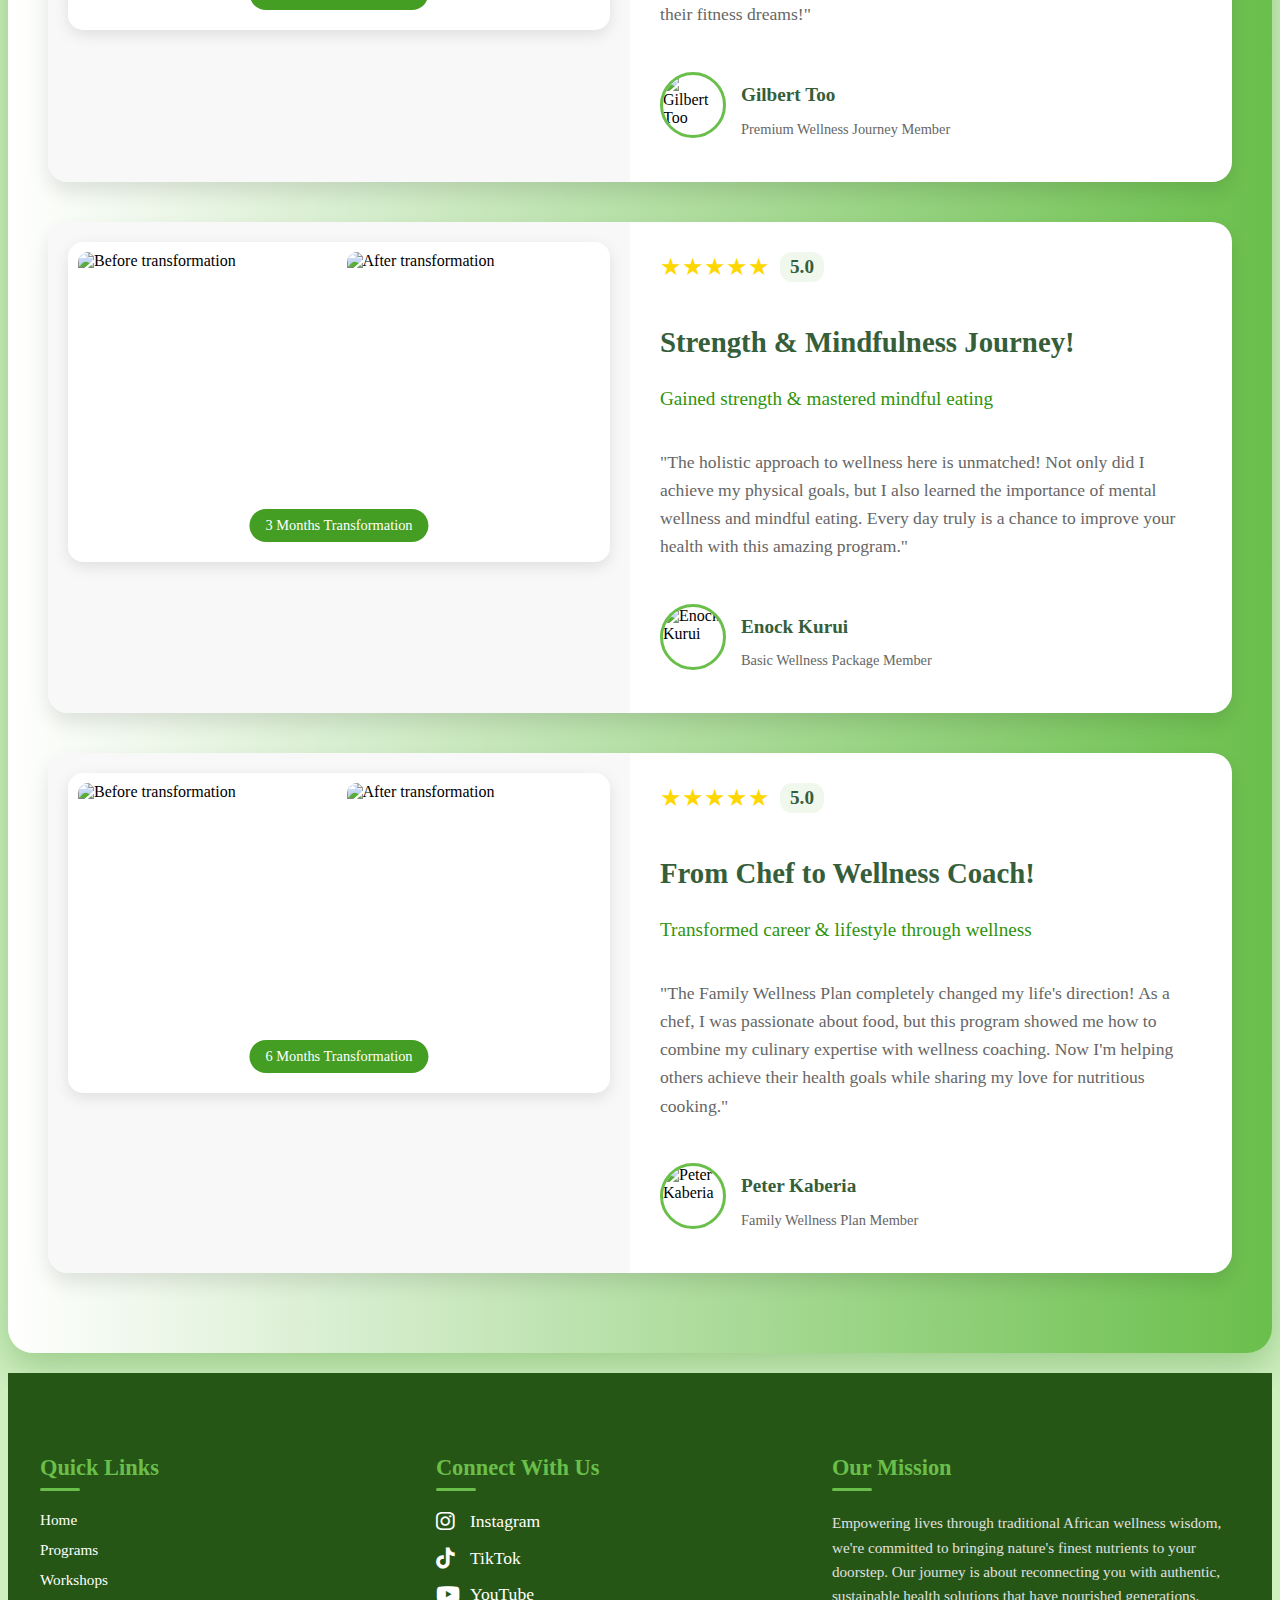
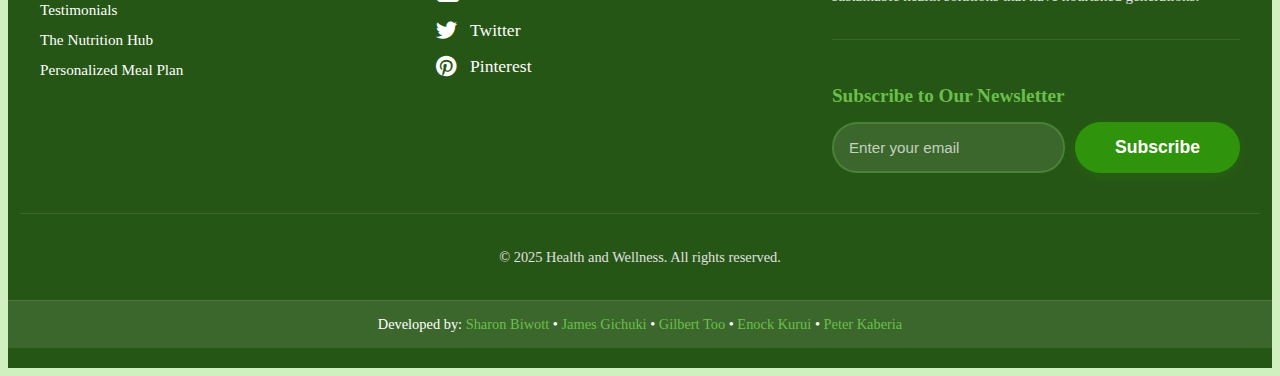
==== commit 5002a170: "Merge branch 'Sharon' of https://github.com/Biwott362/Health-and-Wellness-Landing-Page into Sharon" ====
--- a/index.html
+++ b/index.html
@@ -22,7 +22,7 @@
                     <li> <a href="#about" class="nav-link">Programs</a></li>
                     <li> <a href="#Workshops" class="nav-link">Workshops</a></li>
                     <li> <a href="#testimonials" class="nav-link">Testimonials</a></li>
-                    <li> <a href="#nutritional-insights" class="nav-link">The Nutrition Hub</a></li>
+                    <li> <a href="#nutritional-insights" class="nav-link">Nutrition Hub</a></li>
                     <li> <a href="#footer" class="nav-link">Contact</a></li>
                 </ul>
             </nav>
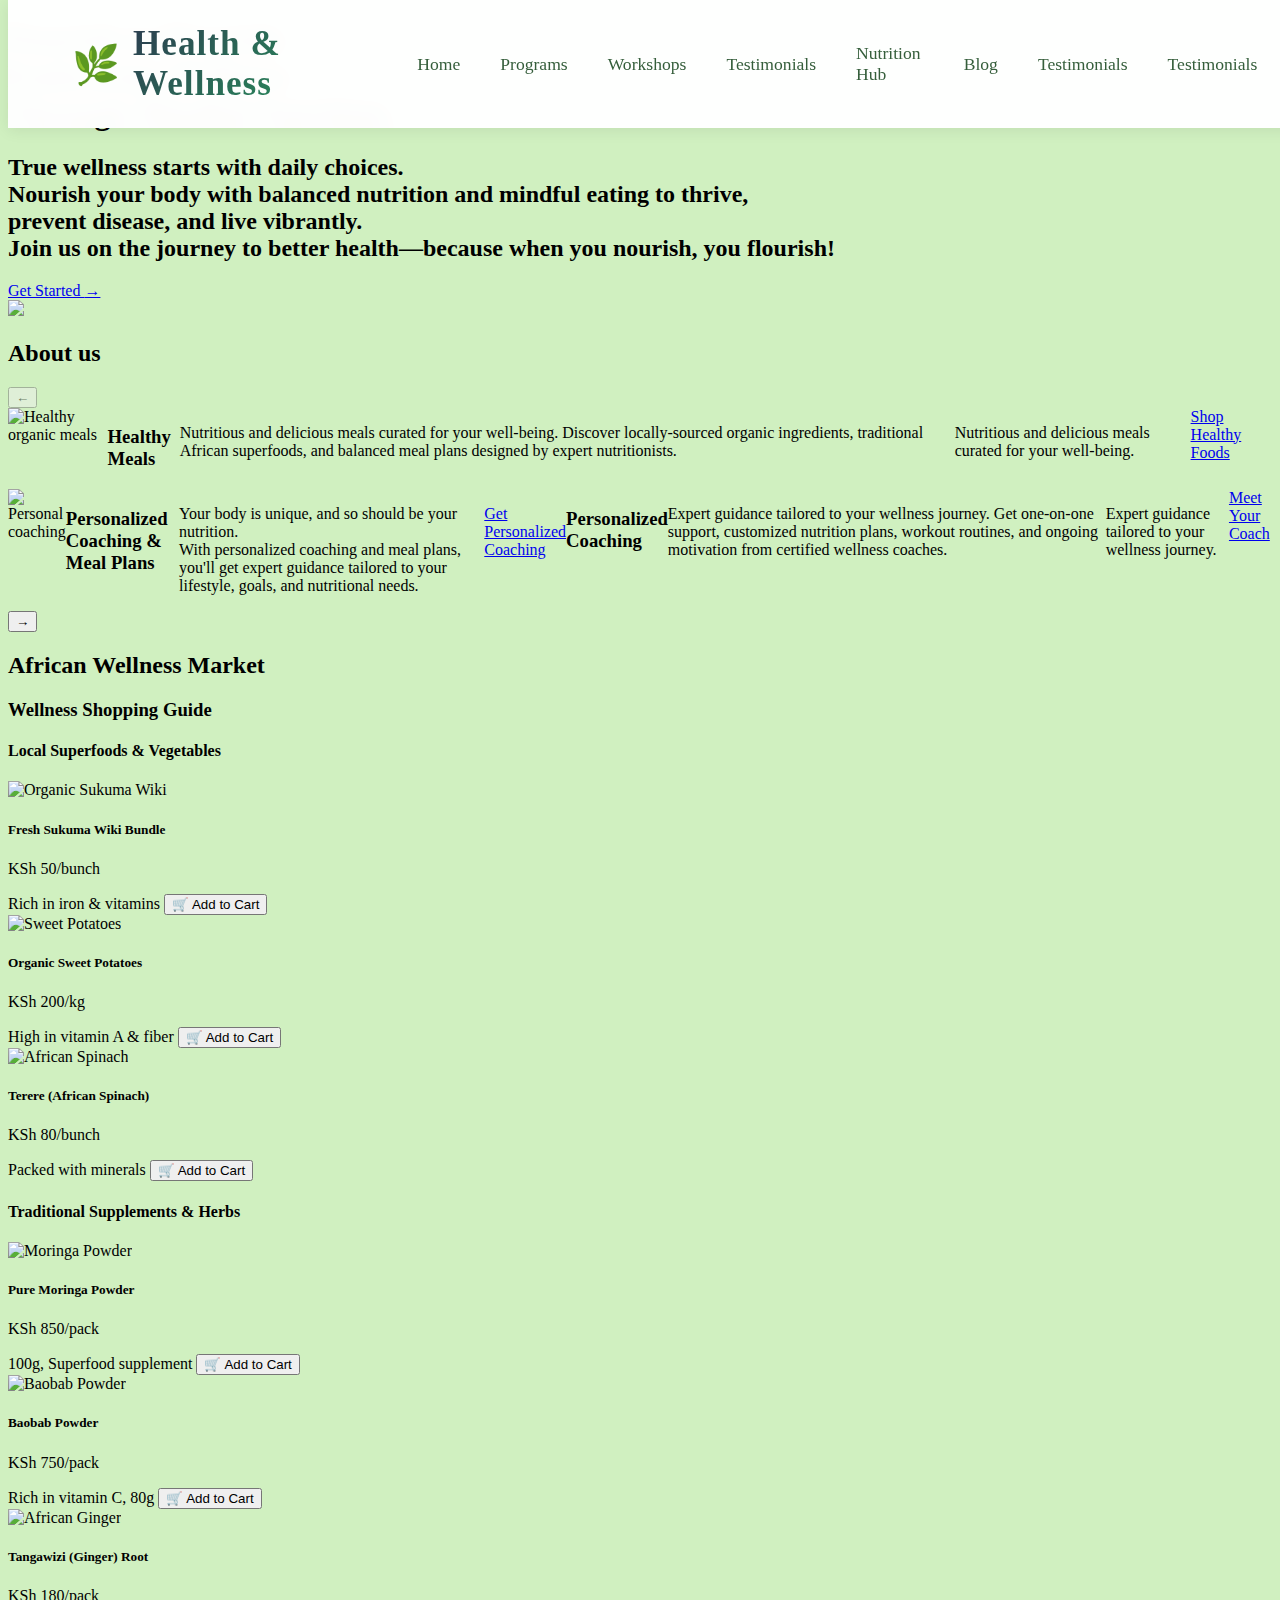
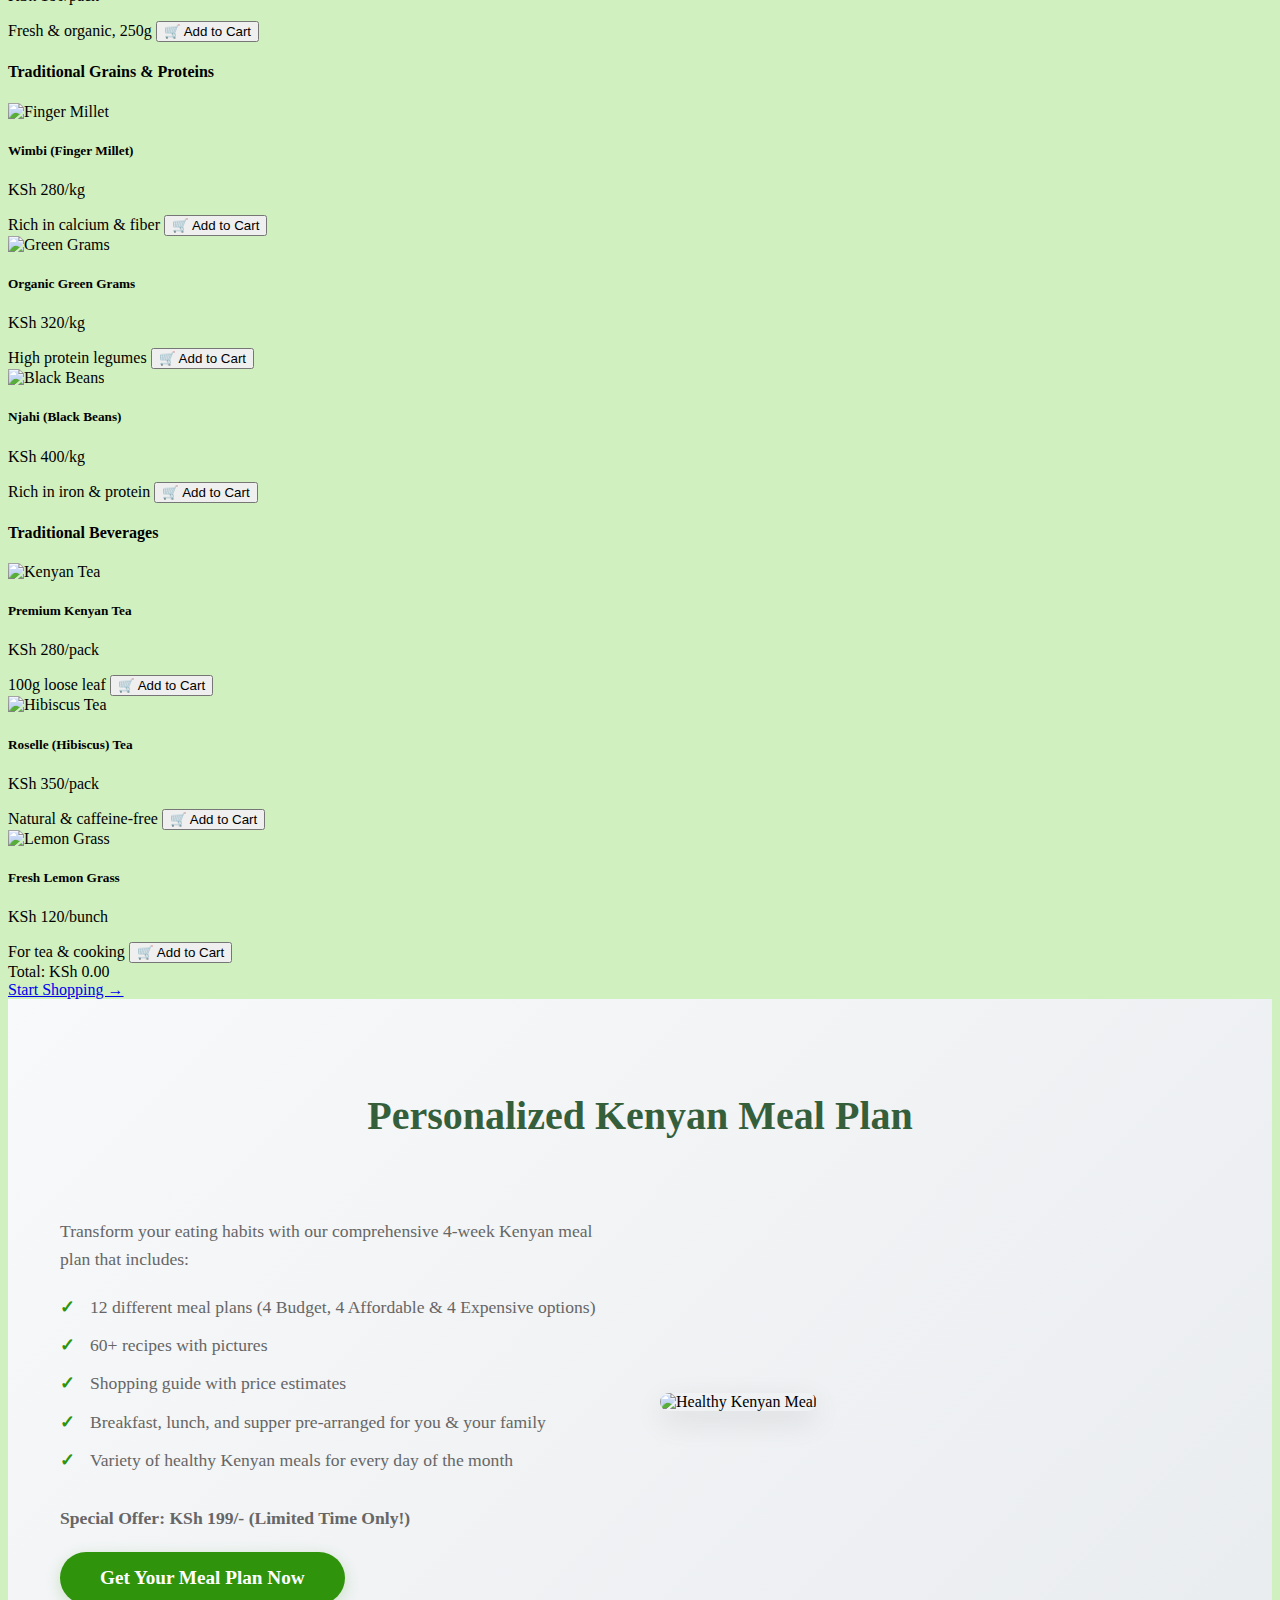
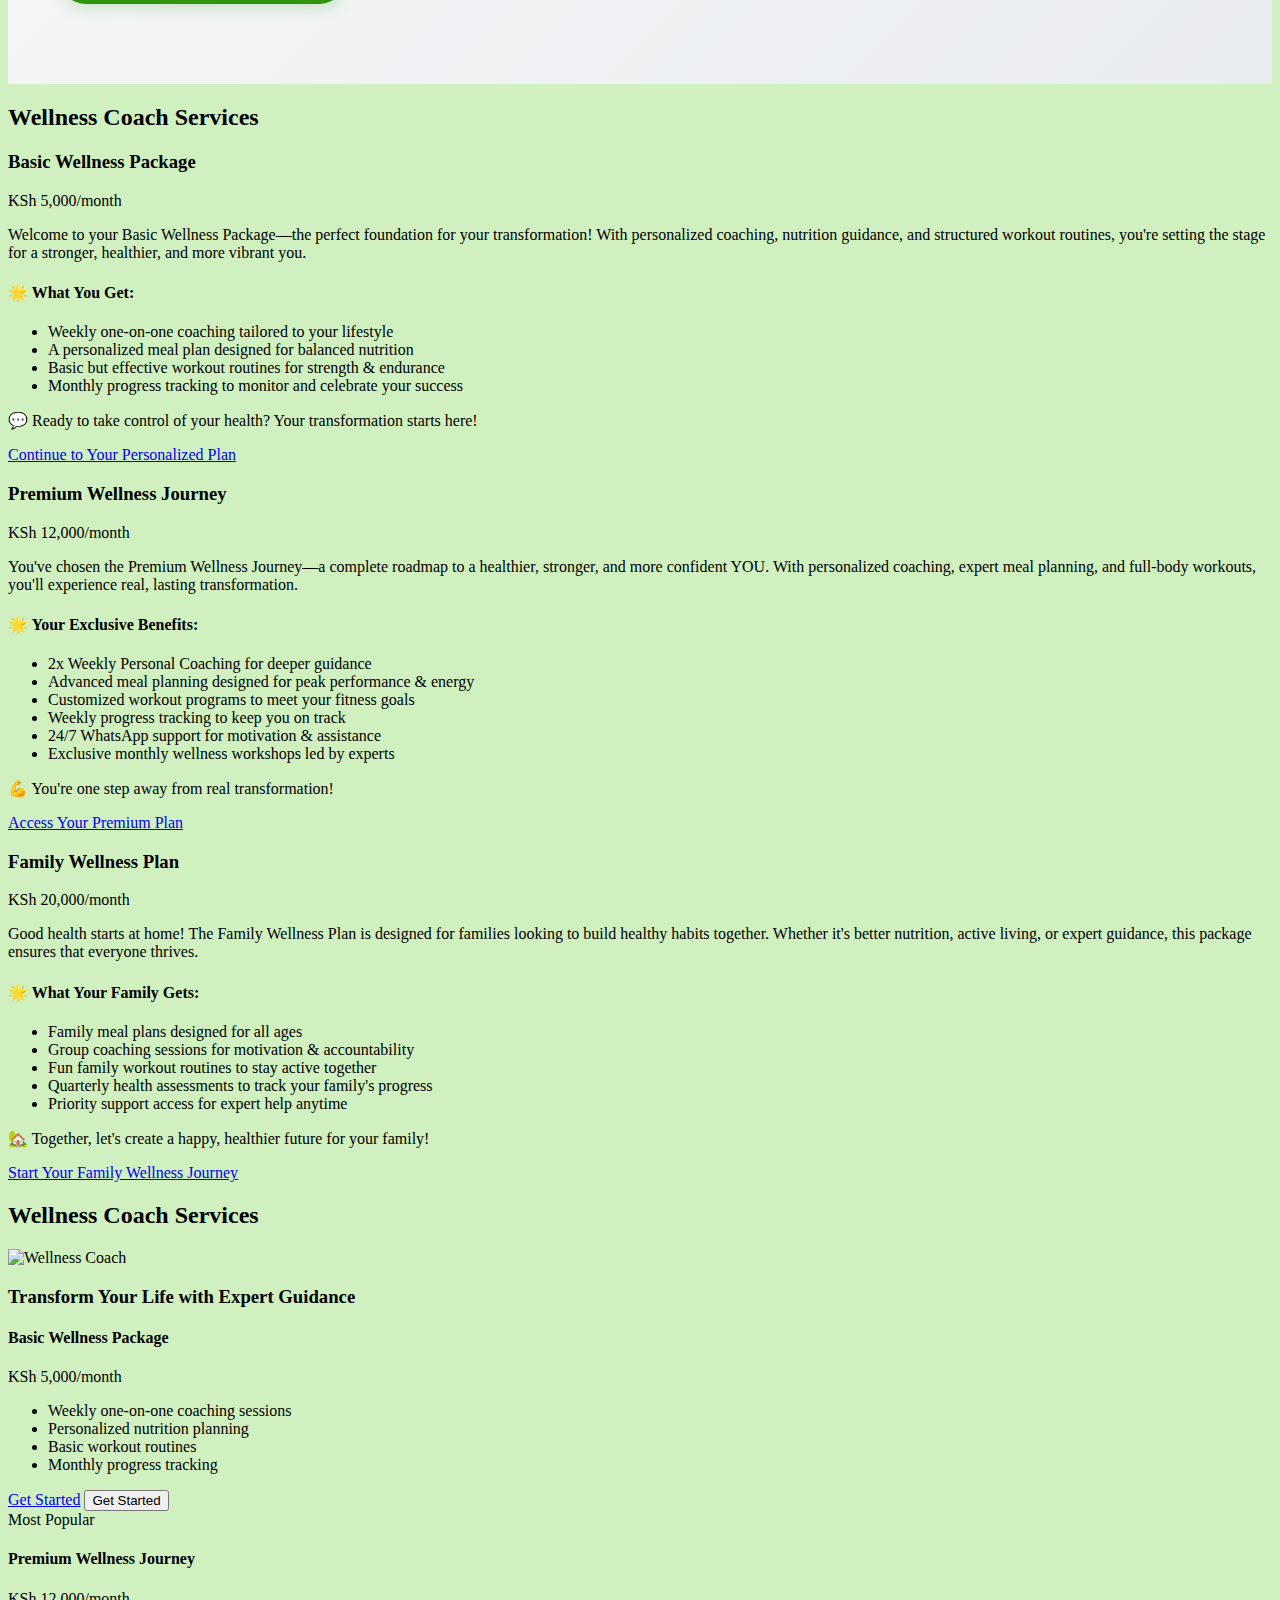
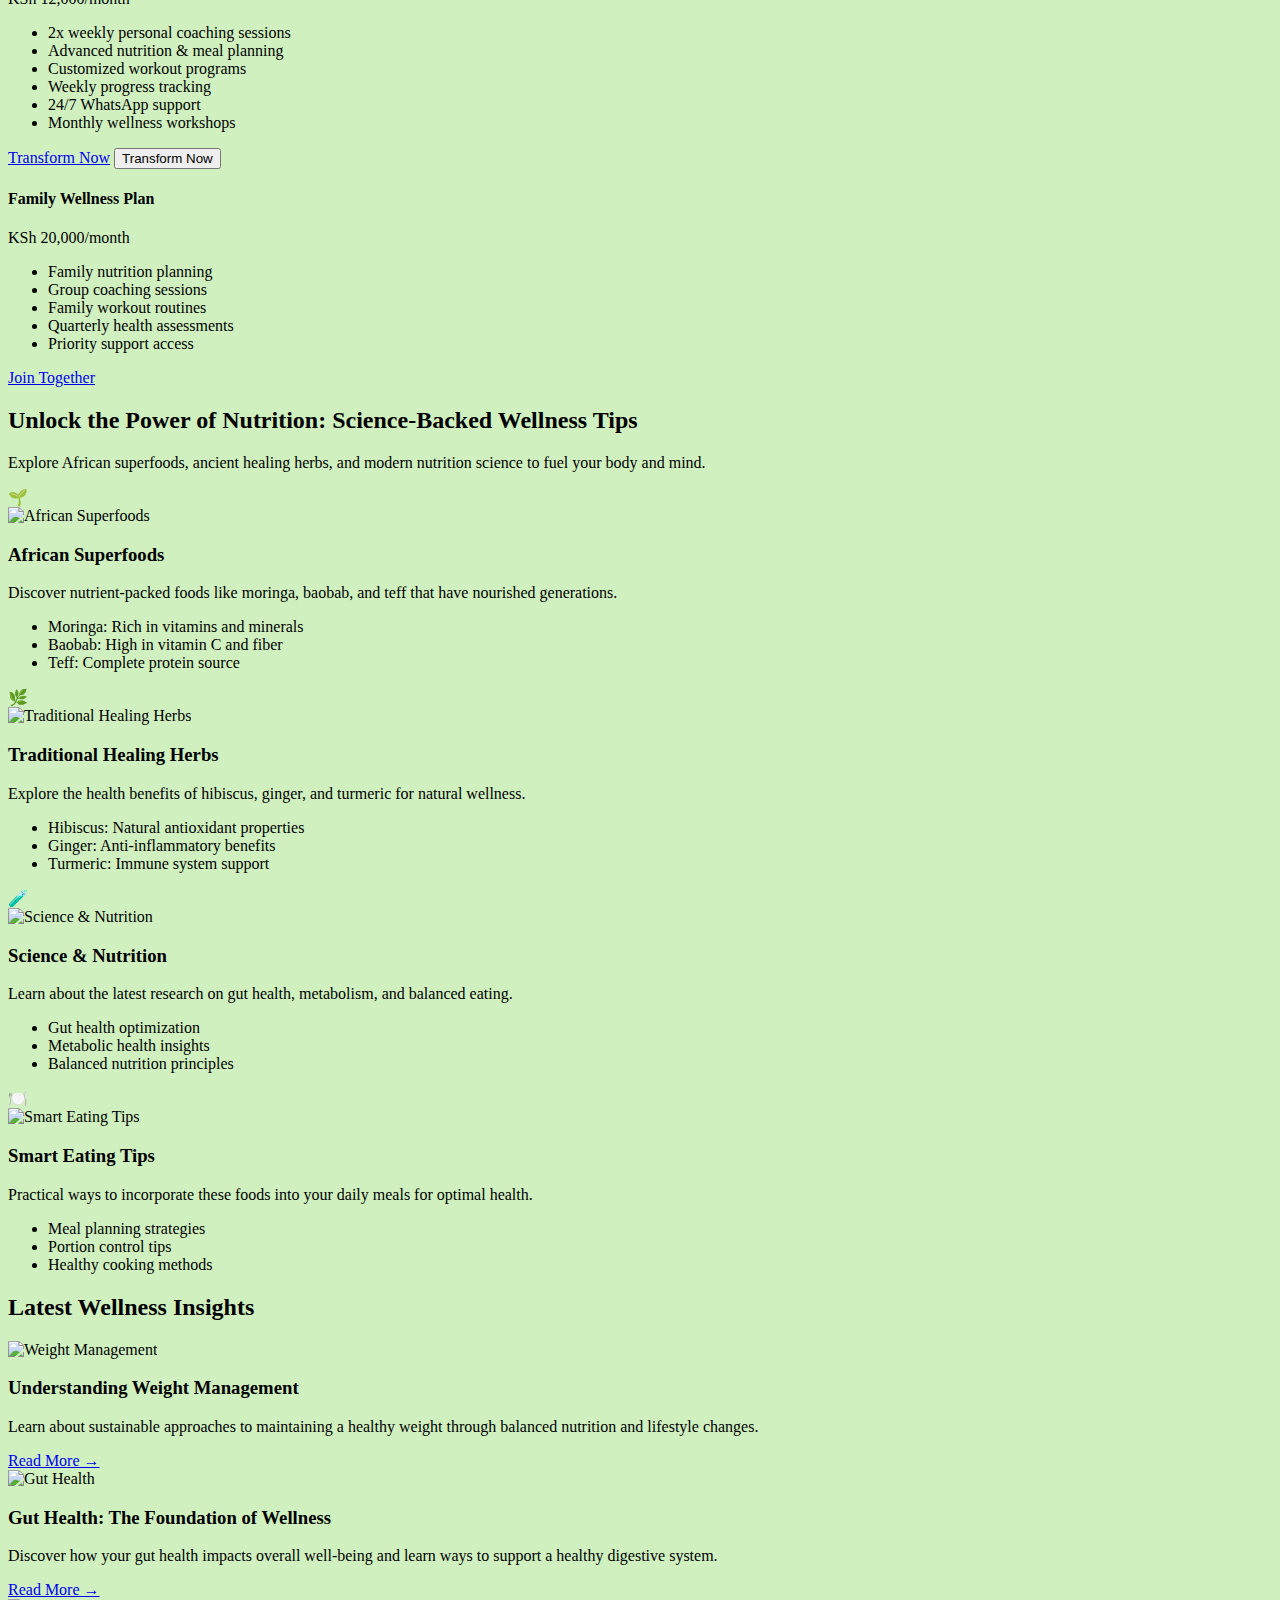
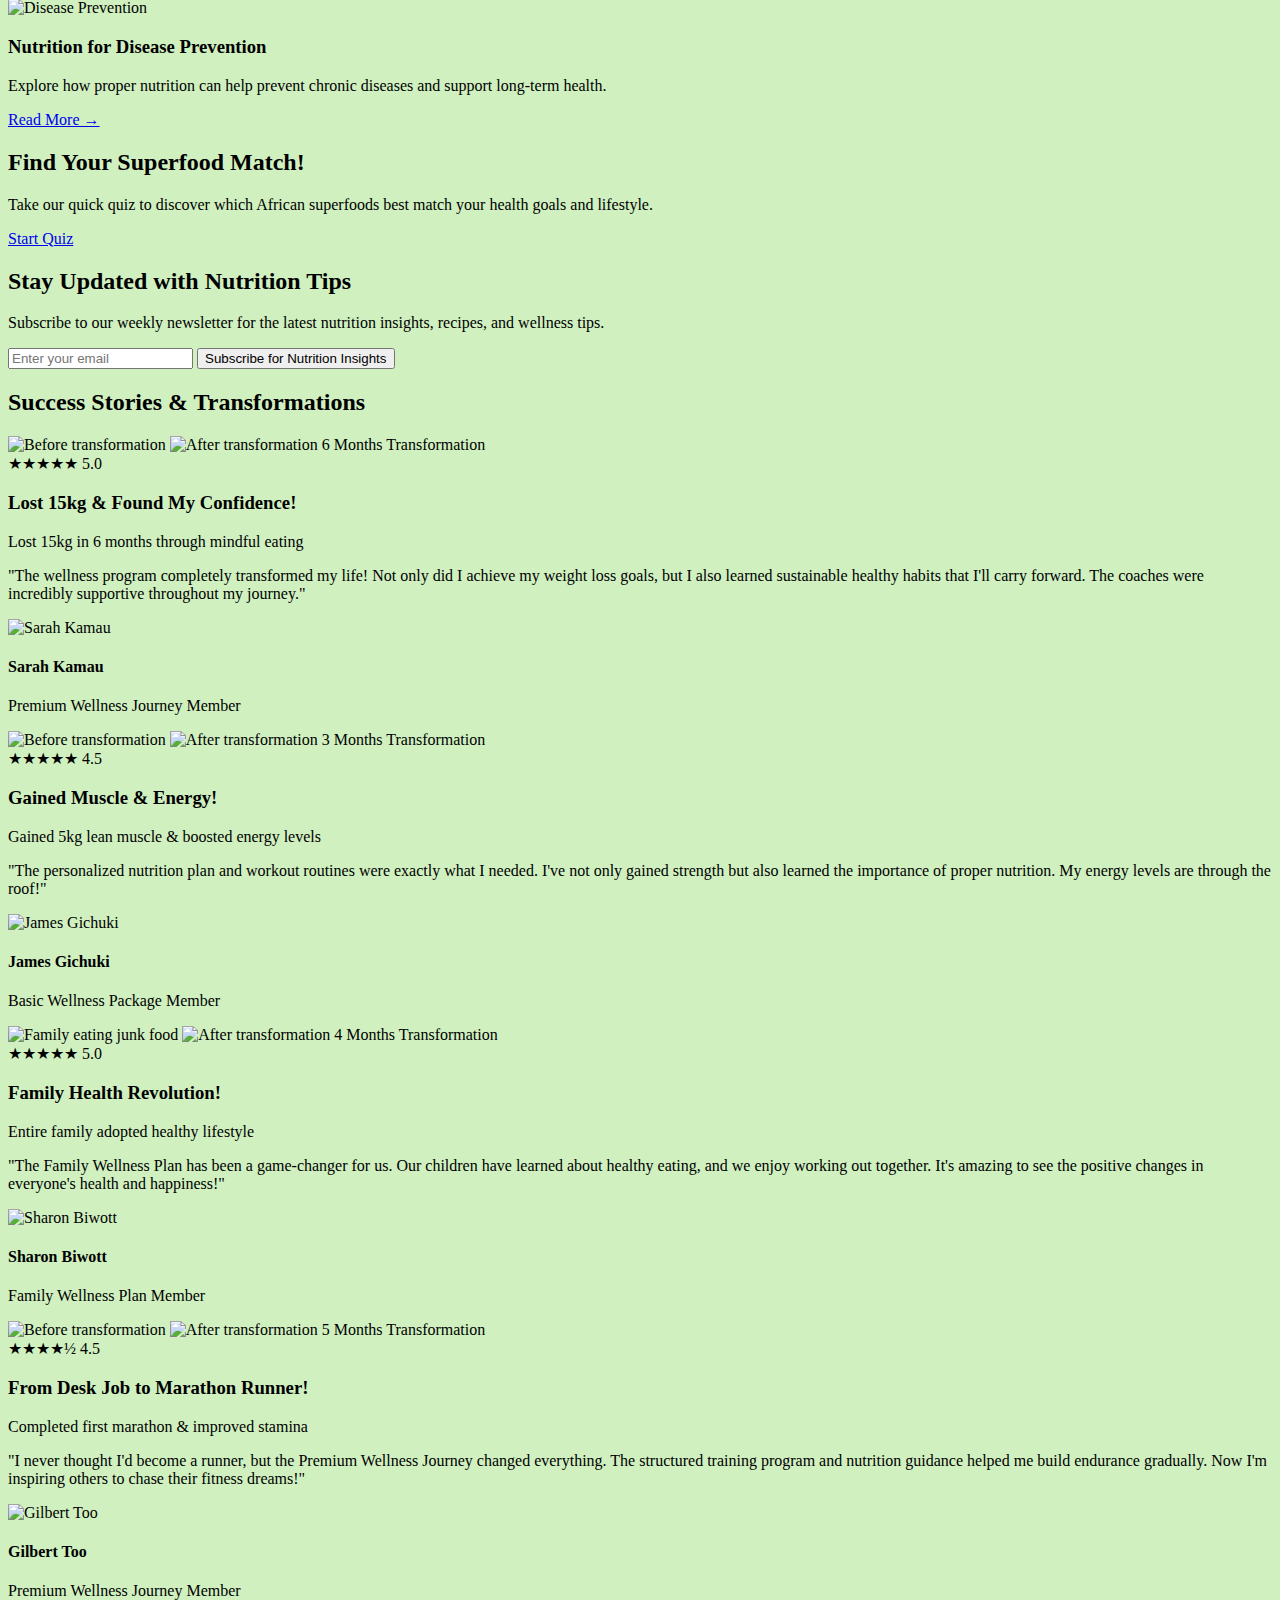
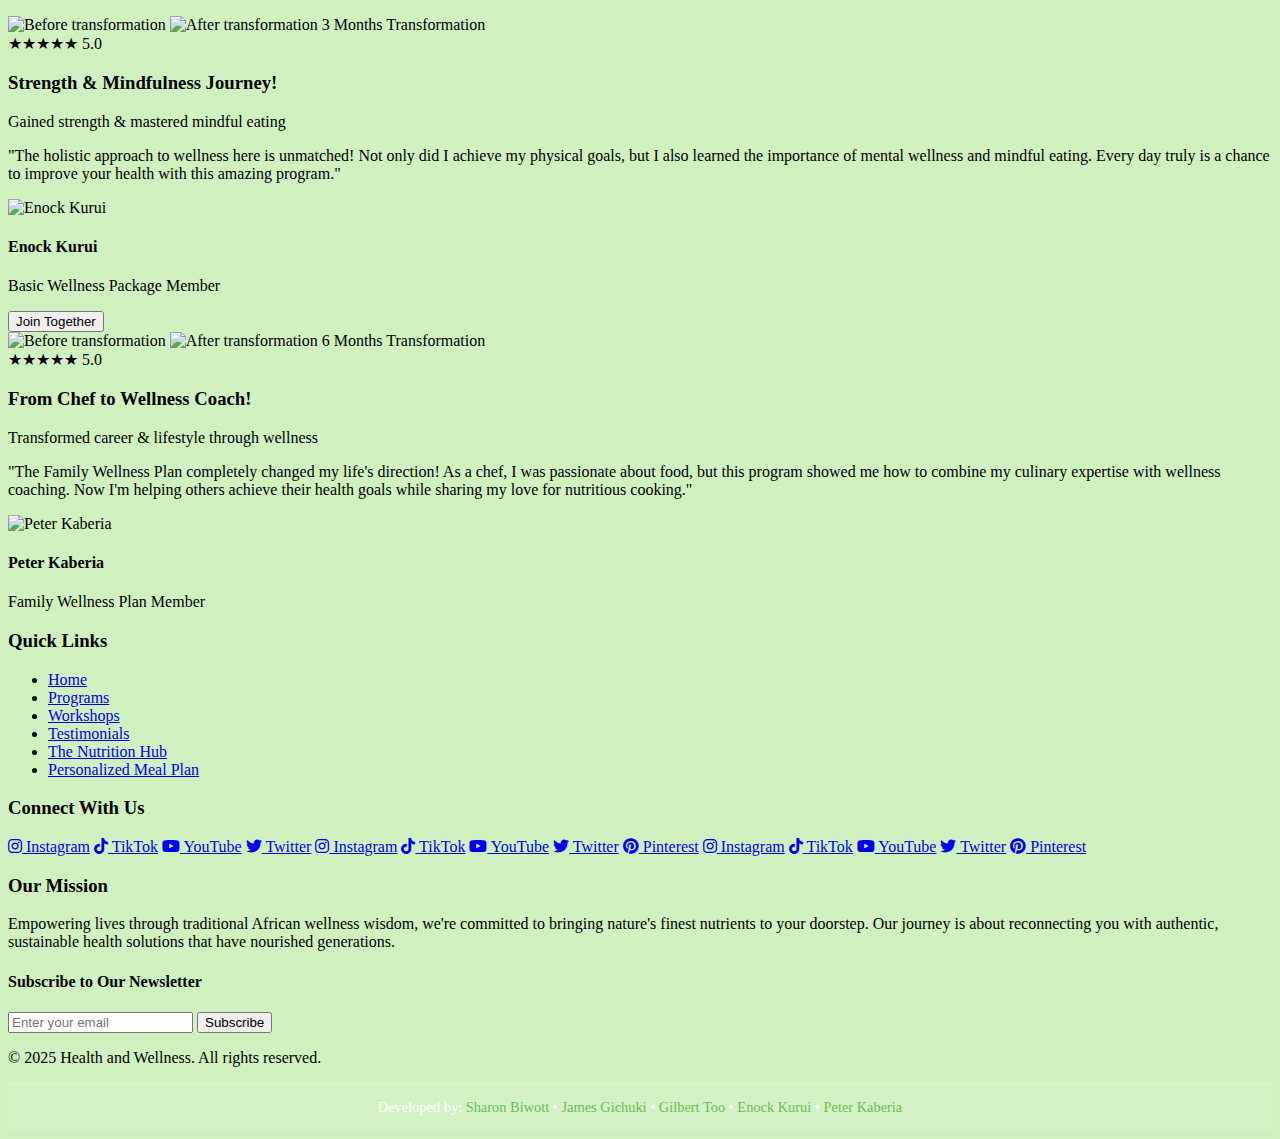
==== commit b48f7645: "Merge branch 'main' into Sharon" ====
--- a/index.html
+++ b/index.html
@@ -23,6 +23,11 @@
                     <li> <a href="#Workshops" class="nav-link">Workshops</a></li>
                     <li> <a href="#testimonials" class="nav-link">Testimonials</a></li>
                     <li> <a href="#nutritional-insights" class="nav-link">Nutrition Hub</a></li>
+                  <li> <a href="#Blog" class="nav-link">Blog</a></li>
+                    <li> <a href="#testimonials" class="nav-link">Testimonials</a></li>
+
+                    <li> <a href="#Testimonials" class="nav-link">Testimonials</a></li>
+
                     <li> <a href="#footer" class="nav-link">Contact</a></li>
                 </ul>
             </nav>
@@ -56,14 +61,28 @@
             <div class="offering">
                 <img src="https://images.unsplash.com/photo-1490818387583-1baba5e638af?w=500&auto=format" alt="Healthy organic meals" class="offering-img">
                 <h3>Healthy Meals</h3>
+
                 <p>Nutritious and delicious meals curated for your well-being. Discover locally-sourced organic ingredients, traditional African superfoods, and balanced meal plans designed by expert nutritionists.</p>
+
+                <p>Nutritious and delicious meals curated for your well-being.</p>
+
                 <a href="#Workshops" class="btn">Shop Healthy Foods</a>
             </div>
             <div class="offering">
                 <img src="https://images.unsplash.com/photo-1571019614242-c5c5dee9f50b?w=500&auto=format" alt="Personal coaching" class="offering-img">
+
                 <h3>Personalized Coaching & Meal Plans</h3>
                 <p> Your body is unique, and so should be your nutrition. <br/> With personalized coaching and meal plans, you'll get expert guidance tailored to your lifestyle, goals, and nutritional needs.<p>
                 <a href="#meal-plan-section" class="btn">Get Personalized Coaching</a>
+
+                <h3>Personalized Coaching</h3>
+
+                <p>Expert guidance tailored to your wellness journey. Get one-on-one support, customized nutrition plans, workout routines, and ongoing motivation from certified wellness coaches.</p>
+
+                <p>Expert guidance tailored to your wellness journey.</p>
+
+                <a href="#wellness-coach" class="btn">Meet Your Coach</a>
+
             </div>
             <div class="offering">
                 <img src="https://images.unsplash.com/photo-1516062423079-7ca13cdc7f5a?w=500&auto=format" alt="Success story" class="offering-img">
@@ -80,13 +99,22 @@
             <div class="offering">
                 <img src="https://images.unsplash.com/photo-1544367567-0f2fcb009e0b?w=500&auto=format" alt="Community gathering" class="offering-img">
                 <h3>Engaging Community</h3>
+
                 <p>Connect with others who share your passion for health. Join our vibrant community of wellness enthusiasts, share experiences, and participate in group challenges and workshops.</p>
                 <a href="signUp.html" class="btn">Join Community</a>
+
+                <p>Connect with others who share your passion for health.</p>
+                <a href="#engaging-community" class="btn">Engaging Community</a>
+
             </div>
             <div class="offering">
                 <img src="https://images.unsplash.com/photo-1515378960530-7c0da6231fb1?w=500&auto=format" alt="Subscribe" class="offering-img">
                 <h3>Subscribe</h3>
+
                 <p>Stay updated with exclusive wellness tips, recipes, and special offers. Get weekly newsletters packed with nutrition advice, workout tips, and success stories from our community.</p>
+
+                <p>Sign up for future updates and exclusive tips.</p>
+
                 <a href="signUp.html" class="btn">Subscribe Now</a>
             </div>
         </div>
@@ -232,6 +260,7 @@
         </div>
     </section>
 
+
     <!-- Personalized Meal Plan Section -->
     <section id="meal-plan-section" class="meal-plan-section"> 
         <div class="meal-plan-container">
@@ -337,6 +366,68 @@
                     <div class="cta-section">
                         <p class="cta-message">🏡 Together, let's create a happy, healthier future for your family!</p>
                         <a href="signUp.html?package=family" class="article-cta">Start Your Family Wellness Journey</a>
+
+    <!-- Wellness Coach Section -->
+    <section id="wellness-coach" class="workshops-section">
+        <h2 class="workshop-title">Wellness Coach Services</h2>
+        <div class="workshop-content">
+            <div class="coach-section">
+
+
+                <div class="coach-image">
+                    <img src="https://images.unsplash.com/photo-1571019614242-c5c5dee9f50b?w=800&auto=format" alt="Wellness Coach" class="main-coach-img">
+                </div>
+
+                <div class="coach-details">
+                    <h3>Transform Your Life with Expert Guidance</h3>
+                    <div class="coach-packages">
+                        <div class="package">
+                            <h4>Basic Wellness Package</h4>
+                            <p class="price">KSh 5,000/month</p>
+                            <ul class="benefits">
+                                <li>Weekly one-on-one coaching sessions</li>
+                                <li>Personalized nutrition planning</li>
+                                <li>Basic workout routines</li>
+                                <li>Monthly progress tracking</li>
+                            </ul>
+
+                            <a href="signUp.html" class="coach-cta">Get Started</a>
+
+                            <button class="coach-cta">Get Started</button>
+
+                        </div>
+                        <div class="package featured">
+                            <div class="featured-tag">Most Popular</div>
+                            <h4>Premium Wellness Journey</h4>
+                            <p class="price">KSh 12,000/month</p>
+                            <ul class="benefits">
+                                <li>2x weekly personal coaching sessions</li>
+                                <li>Advanced nutrition & meal planning</li>
+                                <li>Customized workout programs</li>
+                                <li>Weekly progress tracking</li>
+                                <li>24/7 WhatsApp support</li>
+                                <li>Monthly wellness workshops</li>
+                            </ul>
+
+                            <a href="signUp.html" class="coach-cta">Transform Now</a>
+
+                            <button class="coach-cta">Transform Now</button>
+
+                        </div>
+                        <div class="package">
+                            <h4>Family Wellness Plan</h4>
+                            <p class="price">KSh 20,000/month</p>
+                            <ul class="benefits">
+                                <li>Family nutrition planning</li>
+                                <li>Group coaching sessions</li>
+                                <li>Family workout routines</li>
+                                <li>Quarterly health assessments</li>
+                                <li>Priority support access</li>
+                            </ul>
+
+                            <a href="signUp.html" class="coach-cta">Join Together</a>
+                        </div>
+
                     </div>
                 </div>
             </article>
@@ -570,6 +661,9 @@
                         <div>
                             <h4>Enock Kurui</h4>
                             <p>Basic Wellness Package Member</p>
+
+                            <button class="coach-cta">Join Together</button>
+
                         </div>
                     </div>
                 </div>
@@ -618,11 +712,27 @@
             <div class="footer-column social-media">
                 <h3>Connect With Us</h3>
                 <div class="social-links">
+
                     <a href="https://www.instagram.com/health_and_wellness_254?igsh=ajh6M3MwNXhrbjBq" target="_blank" class="social-link"><i class="fab fa-instagram"></i> Instagram</a>
                     <a href="https://www.tiktok.com/@wholebodywellness29?_t=ZM-8upmIcXGKUX&_r=1" target="_blank" class="social-link"><i class="fab fa-tiktok"></i> TikTok</a>
                     <a href="https://www.youtube.com/@healthandwellnessspot" target="_blank" class="social-link"><i class="fab fa-youtube"></i> YouTube</a>
                     <a href="https://x.com/NutritionTipzzz?t=PKk7m4TR4_QXq7apO0rPdw&s=08" target="_blank" class="social-link"><i class="fab fa-twitter"></i> Twitter</a>
+
+
+                    <a href="https://www.pinterest.com/wholeb0dywellness/" target="_blank" class="social-link"><i class="fab fa-instagram"></i> Instagram</a>
+                    <a href="https://www.pinterest.com/wholeb0dywellness/" target="_blank" class="social-link"><i class="fab fa-tiktok"></i> TikTok</a>
+                    <a href="https://www.pinterest.com/wholeb0dywellness/" target="_blank" class="social-link"><i class="fab fa-youtube"></i> YouTube</a>
+                    <a href="https://www.pinterest.com/wholeb0dywellness/" target="_blank" class="social-link"><i class="fab fa-twitter"></i> Twitter</a>
+
                     <a href="https://www.pinterest.com/wholeb0dywellness/" target="_blank" class="social-link"><i class="fab fa-pinterest"></i> Pinterest</a>
+
+                  
+                  <a href="#" class="social-link"><i class="fab fa-instagram"></i> Instagram</a>
+                    <a href="#" class="social-link"><i class="fab fa-tiktok"></i> TikTok</a>
+                    <a href="#" class="social-link"><i class="fab fa-youtube"></i> YouTube</a>
+                    <a href="#" class="social-link"><i class="fab fa-twitter"></i> Twitter</a>
+                    <a href="#" class="social-link"><i class="fab fa-pinterest"></i> Pinterest</a>
+
                 </div>
             </div>
             <div class="footer-column mission">
@@ -657,6 +767,7 @@
 
     <!-- Add Font Awesome for social media icons -->
     <link rel="stylesheet" href="https://cdnjs.cloudflare.com/ajax/libs/font-awesome/6.0.0/css/all.min.css">
+
     <style>
         .credits-section {
             text-align: center;
@@ -864,6 +975,134 @@
         });
     </script>
     <script src="script.js"></script>
+
+    <script src="script.js">
+        
+    </script>
+  
+
+    <script>
+        function slideOfferings(direction) {
+            const container = document.querySelector('.offerings-box');
+            const offerings = document.querySelectorAll('.offering');
+            const offeringsPerView = 2;
+            const totalOfferings = offerings.length;
+            let currentIndex = parseInt(container.dataset.currentIndex || '0');
+
+            if (direction === 'prev') {
+                currentIndex = Math.max(0, currentIndex - offeringsPerView);
+            } else {
+                currentIndex = Math.min(totalOfferings - offeringsPerView, currentIndex + offeringsPerView);
+            }
+
+            container.dataset.currentIndex = currentIndex;
+
+            // Hide all offerings first
+            offerings.forEach(offering => {
+                offering.style.display = 'none';
+            });
+
+            // Show only the current two offerings
+            for (let i = currentIndex; i < Math.min(currentIndex + offeringsPerView, totalOfferings); i++) {
+                offerings[i].style.display = 'flex';
+            }
+
+            // Update button states
+            const prevButton = document.querySelector('.nav-button.prev');
+            const nextButton = document.querySelector('.nav-button.next');
+            
+            prevButton.style.opacity = currentIndex === 0 ? '0.5' : '1';
+            nextButton.style.opacity = currentIndex >= totalOfferings - offeringsPerView ? '0.5' : '1';
+            
+            // Add smooth transition effect
+            container.style.transition = 'opacity 0.3s ease';
+            container.style.opacity = '0';
+            setTimeout(() => {
+                container.style.opacity = '1';
+            }, 50);
+        }
+
+        // Initialize offerings display
+        window.addEventListener('load', () => {
+            const container = document.querySelector('.offerings-box');
+            const offerings = document.querySelectorAll('.offering');
+            container.dataset.currentIndex = '0';
+            
+            // Initially hide all offerings except first two
+            offerings.forEach((offering, index) => {
+                offering.style.display = index < 2 ? 'flex' : 'none';
+            });
+            
+            // Set initial button states
+            document.querySelector('.nav-button.prev').style.opacity = '0.5';
+            document.querySelector('.nav-button.next').style.opacity = offerings.length > 2 ? '1' : '0.5';
+        });
+
+        // Cart functionality
+        let cartTotal = 0;
+        const totalElement = document.querySelector('.total-amount');
+
+        function formatKenyanPrice(amount) {
+            return `KSh ${amount.toLocaleString('en-KE', { minimumFractionDigits: 2, maximumFractionDigits: 2 })}`;
+        }
+
+        function updateTotal() {
+            totalElement.textContent = formatKenyanPrice(cartTotal);
+        }
+
+        // Add click event listeners to product items
+        document.querySelectorAll('.product-item').forEach(item => {
+            item.addEventListener('click', () => {
+                const priceText = item.querySelector('.price').textContent;
+                const price = parseFloat(priceText.replace('KSh ', ''));
+                cartTotal += price;
+                updateTotal();
+                
+                // Visual feedback
+                item.style.backgroundColor = 'rgba(106, 191, 75, 0.2)';
+                setTimeout(() => {
+                    item.style.backgroundColor = '';
+                }, 300);
+
+                // Show added to cart message
+                const productName = item.querySelector('h5').textContent;
+                const message = document.createElement('div');
+                message.className = 'add-to-cart-message';
+                message.textContent = `Added ${productName} to cart`;
+                document.body.appendChild(message);
+                
+                setTimeout(() => {
+                    message.remove();
+                }, 2000);
+            });
+        });
+    </script>
+    <style>
+        .add-to-cart-message {
+            position: fixed;
+            bottom: 20px;
+            right: 20px;
+            background-color: #2f940b;
+            color: white;
+            padding: 15px 25px;
+            border-radius: 8px;
+            animation: slideIn 0.3s ease-out;
+            z-index: 1000;
+            box-shadow: 0 4px 15px rgba(0, 0, 0, 0.2);
+        }
+
+        @keyframes slideIn {
+            from {
+                transform: translateX(100%);
+                opacity: 0;
+            }
+            to {
+                transform: translateX(0);
+                opacity: 1;
+            }
+        }
+    </style>
+
 </body>
 
 </html>--- a/style.css
+++ b/style.css
@@ -1,17 +1,19 @@
 body {
-    background-color: #d0f0c0;
-    font-family: "Lora", serif;
-    font-optical-sizing: auto;
-    font-weight: 300;
-    font-style: normal; 
+  background-color: #d0f0c0;
+  font-family: "Lora", serif;
+  font-optical-sizing: auto;
+  font-weight: 300;
+  font-style: normal; 
 }
 
 /* Styling for page body.*/
 #health-wellness {
+
     max-width: 1400px;
     margin: 20px auto;
     border-radius: 10px;
 }
+
 
 #nav-bar {
     display: flex;
@@ -183,10 +185,41 @@
     .logo-symbol {
         font-size: 2rem;
     }
+
+nav ul {
+    float: right;
+    margin-right: 2em;
+    margin-top: 1em;
+    margin-bottom: 2em;
+
+  max-width: 1400px;
+  margin: 20px auto;
+  border-radius: 10px;
+}
+
+nav ul {
+  float: right;
+  margin-right: 2em;
+  margin-top: 1em;
+  margin-bottom: 2em;
+
+}
+
+nav li {
+  display: inline;
+  padding: 1em;
+  display: inline-block;
+}
+
+a {
+  text-decoration: none;
+  color: #355e3b;
+
 }
 
 /* Styling for hero section */
 .first {
+
     width: 90%;
     height: 90vh;
     background: linear-gradient(to right, #FFFFFF, #6ABF4B);
@@ -199,35 +232,50 @@
     border-radius: 25px;
     box-shadow: 0 10px 30px rgba(106, 191, 75, 0.3),
                 0 15px 45px rgba(53, 94, 59, 0.2);
+
+  width: 90%;
+  height: 90vh;
+  background: linear-gradient(to right, #FFFFFF, #6ABF4B);
+  position: relative;
+  display: flex;
+  justify-content: left;
+  align-items: left;
+  margin: 0 auto;
+  padding: 40px 40px;
+  border-radius: 25px;
+  box-shadow: 0 10px 30px rgba(106, 191, 75, 0.3),
+              0 15px 45px rgba(53, 94, 59, 0.2);
+
 }
 
 .About {
-    padding: 40px 0 0 50px;
+  padding: 40px 0 0 50px;
 }
 
 .headline {
-    margin-top: 40px;
-    line-height: 1.3;
-    font-size: 48px;
-    font-weight: 300;
-    color: #355e3b;
-    font-family: 'Noto Serif Display', serif;
-    text-transform: capitalize;
+  margin-top: 40px;
+  line-height: 1.3;
+  font-size: 48px;
+  font-weight: 300;
+  color: #355e3b;
+  font-family: 'Noto Serif Display', serif;
+  text-transform: capitalize;
 }
 
 .Home {
-    font-family: 'Noto Serif Display', serif;
-    color: #916a2f;
+  font-family: 'Noto Serif Display', serif;
+  color: #916a2f;
 }
 
 .details {
-    color: #013220;
-    font-size: 16px;
-    line-height: 24px;
-    font-weight: 300;
+  color: #013220;
+  font-size: 16px;
+  line-height: 24px;
+  font-weight: 300;
 }
 
 .home-img {
+
     position: absolute;
     top: 50%;
     right: 5%;
@@ -246,11 +294,21 @@
     transform: translateY(-52%);
     box-shadow: 0 15px 40px rgba(47, 148, 11, 0.4),
                 0 20px 50px rgba(106, 191, 75, 0.3);
+
+  position: absolute;
+  top: 10%;
+  left: 65%;
+  width: 400px;
+  height: 400px;
+  border-radius: 50%;
+  border: 5px solid #355e3b;
+
 }
 
 
 /*Styling for get started button*/
 .getStarted {
+
     background-color: rgb(66, 189, 66);
     width: fit-content;
     min-width: 140px;
@@ -357,10 +415,118 @@
 
 .nav-button.next {
     right: 10px;
+
+  background-color: rgb(66, 189, 66);
+  width: fit-content;
+  min-width: 140px;
+  height: auto;
+  border-radius: 25px;
+  padding: 12px 25px;
+  transition: all 0.3s ease;
+  cursor: pointer;
+  box-shadow: 0 4px 15px rgba(66, 189, 66, 0.2);
+}
+
+.getStarted:hover {
+  background-color: #2f940b;
+  transform: translateY(-2px);
+  box-shadow: 0 6px 20px rgba(47, 148, 11, 0.3);
+}
+
+.getStarted a {
+  color: white;
+  text-decoration: none;
+  font-size: 1.1em;
+  font-weight: 500;
+  display: flex;
+  align-items: center;
+  gap: 8px;
+}
+
+.getStarted .arrow {
+  display: inline-block;
+  transition: transform 0.3s ease;
+  font-size: 1.2em;
+}
+
+.getStarted:hover .arrow {
+  transform: translateX(5px);
+}
+
+/* About Section */
+#about {
+  width: 90%;
+  height: 100vh;
+  padding: 40px 40px;
+  text-align: center;
+  background: linear-gradient(to right, #FFFFFF, #6ABF4B);
+  margin: 20px auto;
+  position: relative;
+  border-radius: 25px;
+  box-shadow: 0 10px 30px rgba(106, 191, 75, 0.3),
+              0 15px 45px rgba(53, 94, 59, 0.2);
+}
+
+#abouth2 {
+  margin-bottom: 20px;
+  font-size: 2em;
+  color: #2e7f11;
+  text-align: left;
+}
+
+.offerings-box {
+  position: relative;
+  display: grid;
+  grid-template-columns: repeat(2, 1fr);
+  gap: 25px;
+  padding: 25px;
+  padding-left: 70px;
+  padding-right: 70px;
+  background-color: #fff;
+  border: 1px solid #ddd;
+  border-radius: 8px;
+  overflow: hidden;
+  width: calc(100% - 140px);
+}
+
+/* Navigation Buttons */
+.nav-button {
+  position: absolute;
+  top: 50%;
+  transform: translateY(-50%);
+  width: 45px;
+  height: 45px;
+  border: none;
+  border-radius: 50%;
+  background-color: rgba(106, 191, 75, 0.9);
+  color: white;
+  font-size: 24px;
+  cursor: pointer;
+  display: flex;
+  justify-content: center;
+  align-items: center;
+  transition: all 0.3s ease;
+  z-index: 10;
+}
+
+.nav-button:hover {
+  background-color: #2f940b;
+  box-shadow: 0 0 15px rgba(47, 148, 11, 0.4);
+  transform: translateY(-50%) scale(1.1);
+}
+
+.nav-button.prev {
+  left: 10px;
+}
+
+.nav-button.next {
+  right: 10px;
+
 }
 
 /* Disable button styles */
 .nav-button:disabled {
+
     background-color: rgba(106, 191, 75, 0.3);
     cursor: not-allowed;
     transform: translateY(-50%) scale(1);
@@ -444,6 +610,7 @@
 }
 
 .offering .btn:hover {
+
     background-color: #247808;
     transform: translateY(-2px);
     box-shadow: 0 6px 20px rgba(47, 148, 11, 0.3);
@@ -494,10 +661,86 @@
         padding: 10px 20px;
         font-size: 1em;
     }
+  
+    background-color: #6ABF4B;
+
+  background-color: rgba(106, 191, 75, 0.3);
+  cursor: not-allowed;
+  transform: translateY(-50%) scale(1);
+}
+
+.offering {
+  flex: 0 0 auto;
+  min-width: 250px;
+  max-width: 100%;
+  min-height: 400px;
+  max-height: 450px;
+  background-color: #f8f8f8;
+  padding: 20px;
+  border: 1px solid #ddd;
+  border-radius: 8px;
+  box-shadow: 0 2px 4px rgba(0, 0, 0, 0.1);
+  text-align: center;
+  display: flex;
+  flex-direction: column;
+  justify-content: space-between;
+  transition: transform 0.3s ease, box-shadow 0.3s ease;
+}
+
+.offering:hover {
+  transform: translateY(-5px);
+  box-shadow: 0 8px 20px rgba(0, 0, 0, 0.15);
+}
+
+.offering-img {
+  width: 100%;
+  height: 180px;
+  object-fit: cover;
+  border-radius: 6px;
+  margin-bottom: 15px;
+  box-shadow: 0 2px 8px rgba(0, 0, 0, 0.1);
+  transition: transform 0.4s ease, box-shadow 0.4s ease;
+  transform-origin: center;
+}
+
+.offering:hover .offering-img {
+  transform: scale(1.12) translateY(-10px);
+  box-shadow: 0 12px 24px rgba(0, 0, 0, 0.2);
+  z-index: 2;
+}
+
+.offering h3 {
+  margin-top: 0;
+  font-size: 1.4em;
+  color: #6ABF4B;
+}
+
+.offering p {
+  font-size: 1em;
+  margin: 10px 0;
+  flex-grow: 1;
+}
+
+.offering .btn {
+  display: inline-block;
+  margin-top: 10px;
+  padding: 10px 15px;
+  background-color: #2f940b;
+  color: #fff;
+  text-decoration: none;
+  border-radius: 4px;
+  transition: background-color 0.3s ease;
+}
+
+.offering .btn:hover {
+  background-color: #6ABF4B;
+
+
 }
 
 /* Footer */
 footer {
+
     background-color: #265615;
     color: #fff;
     padding: 60px 0 20px;
@@ -697,10 +940,212 @@
     .social-link:hover {
         transform: translateY(-2px);
     }
+
+  background-color: #265615;
+  color: #fff;
+  padding: 60px 0 20px;
+  font-family: 'Noto Serif Display', serif;
+}
+
+.footer-container {
+  max-width: 1200px;
+  margin: 0 auto;
+  padding: 0 20px;
+  display: grid;
+  grid-template-columns: repeat(3, 1fr);
+  gap: 40px;
+}
+
+.footer-column h3 {
+  color: #6ABF4B;
+  font-size: 1.4em;
+  margin-bottom: 20px;
+  font-weight: 600;
+  position: relative;
+  padding-bottom: 10px;
+}
+
+.footer-column h3::after {
+  content: '';
+  position: absolute;
+  bottom: 0;
+  left: 0;
+  width: 40px;
+  height: 3px;
+  background: #6ABF4B;
+  border-radius: 2px;
+}
+
+.footer-column ul {
+  list-style: none;
+  padding: 0;
+  margin: 0;
+}
+
+.footer-column ul li {
+  margin-bottom: 12px;
+}
+
+.footer-column ul li a {
+  color: #fff;
+  text-decoration: none;
+  transition: color 0.3s ease;
+  font-size: 0.95em;
+}
+
+.footer-column ul li a:hover {
+  color: #6ABF4B;
+}
+
+.social-media .social-links {
+  display: flex;
+  flex-direction: column;
+  gap: 15px;
+}
+
+.social-link {
+  color: #fff;
+  text-decoration: none;
+  display: flex;
+  align-items: center;
+  gap: 10px;
+  transition: all 0.3s ease;
+  font-size: 1.1em;
+}
+
+.social-link:hover {
+  color: #6ABF4B;
+  transform: translateX(5px);
+}
+
+.social-link i {
+  font-size: 1.2em;
+  width: 24px;
+}
+
+.mission p {
+  line-height: 1.6;
+  font-size: 0.95em;
+  color: #e0e0e0;
+  font-family: 'Lora', serif;
+  margin-bottom: 25px;
+}
+
+.newsletter-signup {
+  margin-top: 30px;
+  padding-top: 20px;
+  border-top: 1px solid rgba(255, 255, 255, 0.1);
+}
+
+.newsletter-signup h4 {
+  color: #6ABF4B;
+  font-size: 1.2em;
+  margin-bottom: 15px;
+  font-family: 'Noto Serif Display', serif;
+}
+
+.subscribe-form {
+  display: flex;
+  gap: 10px;
+}
+
+.subscribe-form input[type="email"] {
+  flex: 1;
+  padding: 12px 15px;
+  border: 2px solid rgba(106, 191, 75, 0.3);
+  border-radius: 25px;
+  background: rgba(255, 255, 255, 0.1);
+  color: #fff;
+  font-size: 0.95em;
+  transition: all 0.3s ease;
+}
+
+.subscribe-form input[type="email"]::placeholder {
+  color: rgba(255, 255, 255, 0.7);
+}
+
+.subscribe-form input[type="email"]:focus {
+  outline: none;
+  border-color: #6ABF4B;
+  background: rgba(255, 255, 255, 0.15);
+}
+
+.subscribe-btn {
+  padding: 12px 25px;
+  background: #6ABF4B;
+  border: none;
+  border-radius: 25px;
+  color: white;
+  font-size: 0.95em;
+  cursor: pointer;
+  transition: all 0.3s ease;
+  font-weight: 500;
+  white-space: nowrap;
+}
+
+.subscribe-btn:hover {
+  background: #2f940b;
+  transform: translateY(-2px);
+  box-shadow: 0 4px 15px rgba(47, 148, 11, 0.3);
+}
+
+.subscribe-btn:active {
+  transform: translateY(0);
+}
+
+@media (max-width: 900px) {
+  .subscribe-form {
+      flex-direction: column;
+  }
+
+  .subscribe-form input[type="email"],
+  .subscribe-btn {
+      width: 100%;
+  }
+
+  .newsletter-signup {
+      text-align: center;
+  }
+}
+
+.footer-bottom {
+  max-width: 1200px;
+  margin: 40px auto 0;
+  padding: 20px;
+  border-top: 1px solid rgba(255, 255, 255, 0.1);
+  text-align: center;
+  font-size: 0.9em;
+  color: #e0e0e0;
+}
+
+@media (max-width: 900px) {
+  .footer-container {
+      grid-template-columns: 1fr;
+      gap: 30px;
+  }
+
+  .footer-column {
+      text-align: center;
+  }
+
+  .footer-column h3::after {
+      left: 50%;
+      transform: translateX(-50%);
+  }
+
+  .social-media .social-links {
+      align-items: center;
+  }
+
+  .social-link:hover {
+      transform: translateY(-2px);
+  }
+
 }
 
 /* Add responsive adjustments */
 @media (max-width: 1200px) {
+
     .first, #about {
         width: 95%;
         padding: 30px;
@@ -742,10 +1187,54 @@
     .footer-right a {
         margin: 5px;
     }
+
+  .first, #about {
+      width: 95%;
+      padding: 30px;
+  }
+  
+  .home-img {
+      width: 350px;
+      height: 350px;
+      left: 60%;
+  }
+}
+
+@media (max-width: 600px) {
+  .first, #about {
+      width: 98%;
+      padding: 20px;
+  }
+  
+  .home-img {
+      width: 300px;
+      height: 300px;
+      left: 50%;
+      transform: translateX(-50%);
+  }
+  
+  nav ul {
+      flex-direction: column;
+  }
+
+  nav ul li {
+      margin: 10px 0;
+  }
+
+  .footer-container {
+      flex-direction: column;
+      text-align: center;
+  }
+  
+  .footer-right a {
+      margin: 5px;
+  }
+
 }
 
 /* Workshops Section */
 .workshops-section {
+
     width: 90%;
     height: 90vh;
     padding: 40px 40px;
@@ -1053,10 +1542,320 @@
 .total-amount {
     font-weight: 600;
     color: #2f940b;
+
+  width: 90%;
+  height: 90vh;
+  padding: 40px 40px;
+  background: linear-gradient(to right, #FFFFFF, #6ABF4B);
+  margin: 20px auto;
+  position: relative;
+  border-radius: 25px;
+  box-shadow: 0 10px 30px rgba(106, 191, 75, 0.3),
+              0 15px 45px rgba(53, 94, 59, 0.2);
+  overflow: hidden;
+}
+
+.workshop-title {
+  color: #355e3b;
+  font-size: 2.5em;
+  margin-bottom: 30px;
+  font-family: 'Noto Serif Display', serif;
+  text-align: left;
+  position: relative;
+  z-index: 2;
+}
+
+.workshop-content {
+  display: flex;
+  justify-content: center;
+  height: calc(90vh - 120px);
+  position: relative;
+  z-index: 2;
+}
+
+.workshop-image {
+  flex: 1.2;
+  position: relative;
+  overflow: hidden;
+  border-radius: 15px;
+  box-shadow: 0 15px 30px rgba(0, 0, 0, 0.15);
+  transition: transform 0.3s ease;
+}
+
+.main-workshop-img {
+  width: 100%;
+  height: 100%;
+  object-fit: cover;
+  transition: transform 0.5s ease;
+  filter: brightness(1.05) contrast(1.05);
+}
+
+.workshop-image:hover .main-workshop-img {
+  transform: scale(1.03);
+}
+
+.healthy-cart-section {
+  flex: 1;
+  max-width: 1200px;
+  padding: 30px;
+  background: rgba(255, 255, 255, 0.95);
+  border-radius: 15px;
+  box-shadow: 0 15px 30px rgba(0, 0, 0, 0.1);
+  overflow-y: auto;
+  backdrop-filter: blur(10px);
+}
+
+.healthy-cart-section h3 {
+  color: #355e3b;
+  font-size: 1.8em;
+  margin-bottom: 25px;
+  text-align: center;
+  font-family: 'Noto Serif Display', serif;
+  position: relative;
+}
+
+.healthy-cart-section h3::after {
+  content: '';
+  position: absolute;
+  bottom: -8px;
+  left: 50%;
+  transform: translateX(-50%);
+  width: 60px;
+  height: 3px;
+  background: #6ABF4B;
+  border-radius: 2px;
+}
+
+.cart-items {
+  display: grid;
+  grid-template-columns: repeat(2, 1fr);
+  gap: 30px;
+  margin-bottom: 30px;
+}
+
+.cart-category {
+  background: white;
+  padding: 20px;
+  border-radius: 12px;
+  box-shadow: 0 5px 15px rgba(106, 191, 75, 0.08);
+  transition: all 0.3s ease;
+  border: 1px solid rgba(106, 191, 75, 0.1);
+}
+
+.cart-category:hover {
+  transform: translateY(-5px);
+  box-shadow: 0 8px 20px rgba(106, 191, 75, 0.15);
+  border-color: rgba(106, 191, 75, 0.2);
+}
+
+.cart-category h4 {
+  color: #2f940b;
+  margin-bottom: 15px;
+  font-size: 1.2em;
+  display: flex;
+  align-items: center;
+  gap: 8px;
+}
+
+.cart-category ul {
+  list-style: none;
+  padding: 0;
+}
+
+.cart-category li {
+  color: #013220;
+  margin: 10px 0;
+  font-size: 1.05em;
+  display: flex;
+  align-items: center;
+  gap: 10px;
+  transition: transform 0.2s ease;
+}
+
+.cart-category li:hover {
+  transform: translateX(5px);
+  color: #2f940b;
+}
+
+.workshop-cta {
+  display: inline-block;
+  background-color: rgb(66, 189, 66);
+  color: white;
+  padding: 15px 35px;
+  border-radius: 25px;
+  text-decoration: none;
+  font-size: 1.1em;
+  transition: all 0.3s ease;
+  margin-top: 25px;
+  box-shadow: 0 4px 15px rgba(66, 189, 66, 0.2);
+  position: relative;
+  overflow: hidden;
+}
+
+.workshop-cta:hover {
+  background-color: #2f940b;
+  transform: translateY(-2px);
+  box-shadow: 0 6px 20px rgba(47, 148, 11, 0.3);
+}
+
+.workshop-cta::after {
+  content: '';
+  position: absolute;
+  top: -50%;
+  left: -50%;
+  width: 200%;
+  height: 200%;
+  background: radial-gradient(circle, rgba(255,255,255,0.2) 0%, transparent 60%);
+  transform: scale(0);
+  opacity: 0;
+  transition: transform 0.6s ease-out, opacity 0.4s ease-out;
+}
+
+.workshop-cta:hover::after {
+  transform: scale(1);
+  opacity: 1;
+}
+
+@media (max-width: 1200px) {
+  .cart-items {
+      grid-template-columns: 1fr;
+  }
+  
+  .healthy-cart-section {
+      padding: 20px;
+  }
+}
+
+@media (max-width: 768px) {
+  .workshops-section {
+      padding: 20px;
+  }
+  
+  .workshop-title {
+      font-size: 1.8em;
+      text-align: center;
+  }
+  
+  .healthy-cart-section {
+      padding: 15px;
+  }
+  
+  .product-item {
+      flex-direction: row;
+      text-align: left;
+      padding: 10px;
+  }
+  
+  .cart-category {
+      padding: 15px;
+  }
+}
+
+.product-card {
+  background: white;
+  padding: 25px;
+  border-radius: 15px;
+  box-shadow: 0 5px 15px rgba(106, 191, 75, 0.08);
+  transition: all 0.3s ease;
+  border: 1px solid rgba(106, 191, 75, 0.1);
+}
+
+.product-card h4 {
+  color: #2f940b;
+  margin-bottom: 20px;
+  font-size: 1.3em;
+  border-bottom: 2px solid rgba(106, 191, 75, 0.1);
+  padding-bottom: 10px;
+}
+
+.product-item {
+  display: flex;
+  align-items: center;
+  gap: 15px;
+  padding: 15px 0;
+  border-bottom: 1px solid rgba(106, 191, 75, 0.1);
+  transition: all 0.3s ease;
+}
+
+.product-item:last-child {
+  border-bottom: none;
+}
+
+.product-item:hover {
+  transform: translateX(5px);
+  background: rgba(106, 191, 75, 0.05);
+  border-radius: 8px;
+  padding: 15px 10px;
+}
+
+.product-img {
+  width: 80px;
+  height: 80px;
+  object-fit: cover;
+  border-radius: 10px;
+  box-shadow: 0 3px 10px rgba(0, 0, 0, 0.1);
+  transition: transform 0.3s ease;
+}
+
+.product-item:hover .product-img {
+  transform: scale(1.05);
+}
+
+.product-details {
+  flex: 1;
+  display: flex;
+  flex-direction: column;
+  gap: 5px;
+}
+
+.product-details h5 {
+  color: #355e3b;
+  font-size: 1.1em;
+  margin: 0 0 5px 0;
+}
+
+.price {
+  color: #2f940b;
+  font-weight: 600;
+  font-size: 1.1em;
+  margin: 5px 0;
+}
+
+.nutrition-info {
+  display: block;
+  color: #666;
+  font-size: 0.9em;
+  font-style: italic;
+}
+
+.cart-summary {
+  background: white;
+  padding: 20px;
+  border-radius: 15px;
+  margin-top: 30px;
+  box-shadow: 0 5px 15px rgba(106, 191, 75, 0.08);
+  display: flex;
+  justify-content: space-between;
+  align-items: center;
+}
+
+.cart-total {
+  font-size: 1.2em;
+  color: #355e3b;
+  display: flex;
+  gap: 15px;
+  align-items: center;
+}
+
+.total-amount {
+  font-weight: 600;
+  color: #2f940b;
+
 }
 
 /* Update existing cart items grid for better product display */
 .cart-items {
+
     display: grid;
     grid-template-columns: repeat(2, 1fr);
     gap: 25px;
@@ -1125,7 +1924,78 @@
         padding: 10px;
         font-size: 1em;
     }
-}
+
+  display: grid;
+  grid-template-columns: repeat(2, 1fr);
+  gap: 25px;
+  margin-bottom: 30px;
+}
+
+@media (max-width: 1200px) {
+  .cart-items {
+      grid-template-columns: 1fr;
+  }
+  
+  .cart-summary {
+      flex-direction: column;
+      gap: 20px;
+      text-align: center;
+  }
+}
+
+@media (max-width: 768px) {
+  .product-item {
+      flex-direction: column;
+      text-align: center;
+  }
+  
+  .product-img {
+      width: 100px;
+      height: 100px;
+  }
+  
+  .product-details {
+      text-align: center;
+  }
+}
+
+.add-cart-btn {
+  margin-top: 10px;
+  padding: 8px 15px;
+  background-color: #2f940b;
+  color: white;
+  border: none;
+  border-radius: 25px;
+  cursor: pointer;
+  font-size: 0.95em;
+  transition: all 0.3s ease;
+  display: flex;
+  align-items: center;
+  justify-content: center;
+  gap: 8px;
+  box-shadow: 0 2px 8px rgba(47, 148, 11, 0.2);
+}
+
+.add-cart-btn:hover {
+  background-color: #247808;
+  transform: translateY(-2px);
+  box-shadow: 0 4px 12px rgba(47, 148, 11, 0.3);
+}
+
+.add-cart-btn:active {
+  transform: translateY(0);
+  box-shadow: 0 2px 4px rgba(47, 148, 11, 0.2);
+}
+
+@media (max-width: 768px) {
+  .add-cart-btn {
+      width: 100%;
+      padding: 10px;
+      font-size: 1em;
+  }
+
+}
+
 
 .add-to-cart-message {
     position: fixed;
@@ -1138,6 +2008,34 @@
     animation: slideIn 0.3s ease-out;
     z-index: 1000;
     box-shadow: 0 4px 15px rgba(0, 0, 0, 0.2);
+
+/* Wellness Coach Section */
+.coach-section {
+
+    display: flex;
+    gap: 40px;
+    background: rgba(255, 255, 255, 0.95);
+    border-radius: 15px;
+    padding: 30px;
+    box-shadow: 0 15px 30px rgba(0, 0, 0, 0.1);
+    height: calc(90vh - 120px);
+    overflow-y: auto;
+}
+
+.coach-image {
+    flex: 1;
+    position: relative;
+    overflow: hidden;
+    border-radius: 15px;
+    box-shadow: 0 15px 30px rgba(0, 0, 0, 0.15);
+}
+
+.main-coach-img {
+    width: 100%;
+    height: 100%;
+    object-fit: cover;
+    transition: transform 0.5s ease;
+
 }
 
 @keyframes slideIn {
@@ -1348,6 +2246,7 @@
     .testimonial-text {
         font-size: 1em;
     }
+
 }
 
 /* Wellness Program Articles Section */
@@ -1812,4 +2711,156 @@
     .subscribe-btn {
         width: 100%;
     }
+
+
+  display: flex;
+  gap: 40px;
+  background: rgba(255, 255, 255, 0.95);
+  border-radius: 15px;
+  padding: 30px;
+  box-shadow: 0 15px 30px rgba(0, 0, 0, 0.1);
+  height: calc(90vh - 120px);
+  overflow-y: auto;
+}
+
+.coach-image {
+  flex: 1;
+  position: relative;
+  overflow: hidden;
+  border-radius: 15px;
+  box-shadow: 0 15px 30px rgba(0, 0, 0, 0.15);
+}
+
+.main-coach-img {
+  width: 100%;
+  height: 100%;
+  object-fit: cover;
+  transition: transform 0.5s ease;
+}
+
+.coach-image:hover .main-coach-img {
+  transform: scale(1.05);
+}
+
+.coach-details {
+  flex: 1.5;
+  padding: 20px;
+}
+
+.coach-details h3 {
+  color: #355e3b;
+  font-size: 2em;
+  margin-bottom: 30px;
+  text-align: center;
+  font-family: 'Noto Serif Display', serif;
+}
+
+.coach-packages {
+  display: grid;
+  grid-template-columns: repeat(3, 1fr);
+  gap: 20px;
+  margin-top: 30px;
+}
+
+.package {
+  background: white;
+  padding: 25px;
+  border-radius: 15px;
+  box-shadow: 0 5px 15px rgba(106, 191, 75, 0.08);
+  transition: all 0.3s ease;
+  border: 1px solid rgba(106, 191, 75, 0.1);
+  position: relative;
+}
+
+.package:hover {
+  transform: translateY(-5px);
+  box-shadow: 0 8px 20px rgba(106, 191, 75, 0.15);
+}
+
+.package.featured {
+  border: 2px solid #2f940b;
+  transform: scale(1.05);
+}
+
+.featured-tag {
+  position: absolute;
+  top: -12px;
+  right: 20px;
+  background: #2f940b;
+  color: white;
+  padding: 5px 15px;
+  border-radius: 20px;
+  font-size: 0.9em;
+  font-weight: 500;
+}
+
+.package h4 {
+  color: #355e3b;
+  font-size: 1.3em;
+  margin-bottom: 15px;
+}
+
+.package .price {
+  color: #2f940b;
+  font-size: 1.4em;
+  font-weight: 600;
+  margin-bottom: 20px;
+}
+
+.benefits {
+  list-style: none;
+  padding: 0;
+  margin: 20px 0;
+}
+
+.benefits li {
+  padding: 8px 0;
+  color: #666;
+  display: flex;
+  align-items: center;
+  gap: 10px;
+}
+
+.benefits li::before {
+  content: "✓";
+  color: #2f940b;
+  font-weight: bold;
+}
+
+.coach-cta {
+  width: 100%;
+  padding: 12px;
+  background: #2f940b;
+  color: white;
+  border: none;
+  border-radius: 25px;
+  font-size: 1.1em;
+  cursor: pointer;
+  transition: all 0.3s ease;
+  margin-top: 20px;
+}
+
+.coach-cta:hover {
+  background: #247808;
+  transform: translateY(-2px);
+  box-shadow: 0 4px 12px rgba(47, 148, 11, 0.3);
+}
+
+@media (max-width: 1200px) {
+  .coach-section {
+      flex-direction: column;
+  }
+
+  .coach-image {
+      height: 300px;
+  }
+
+  .coach-packages {
+      grid-template-columns: 1fr;
+  }
+
+  .package.featured {
+      transform: scale(1);
+  }
+
 }